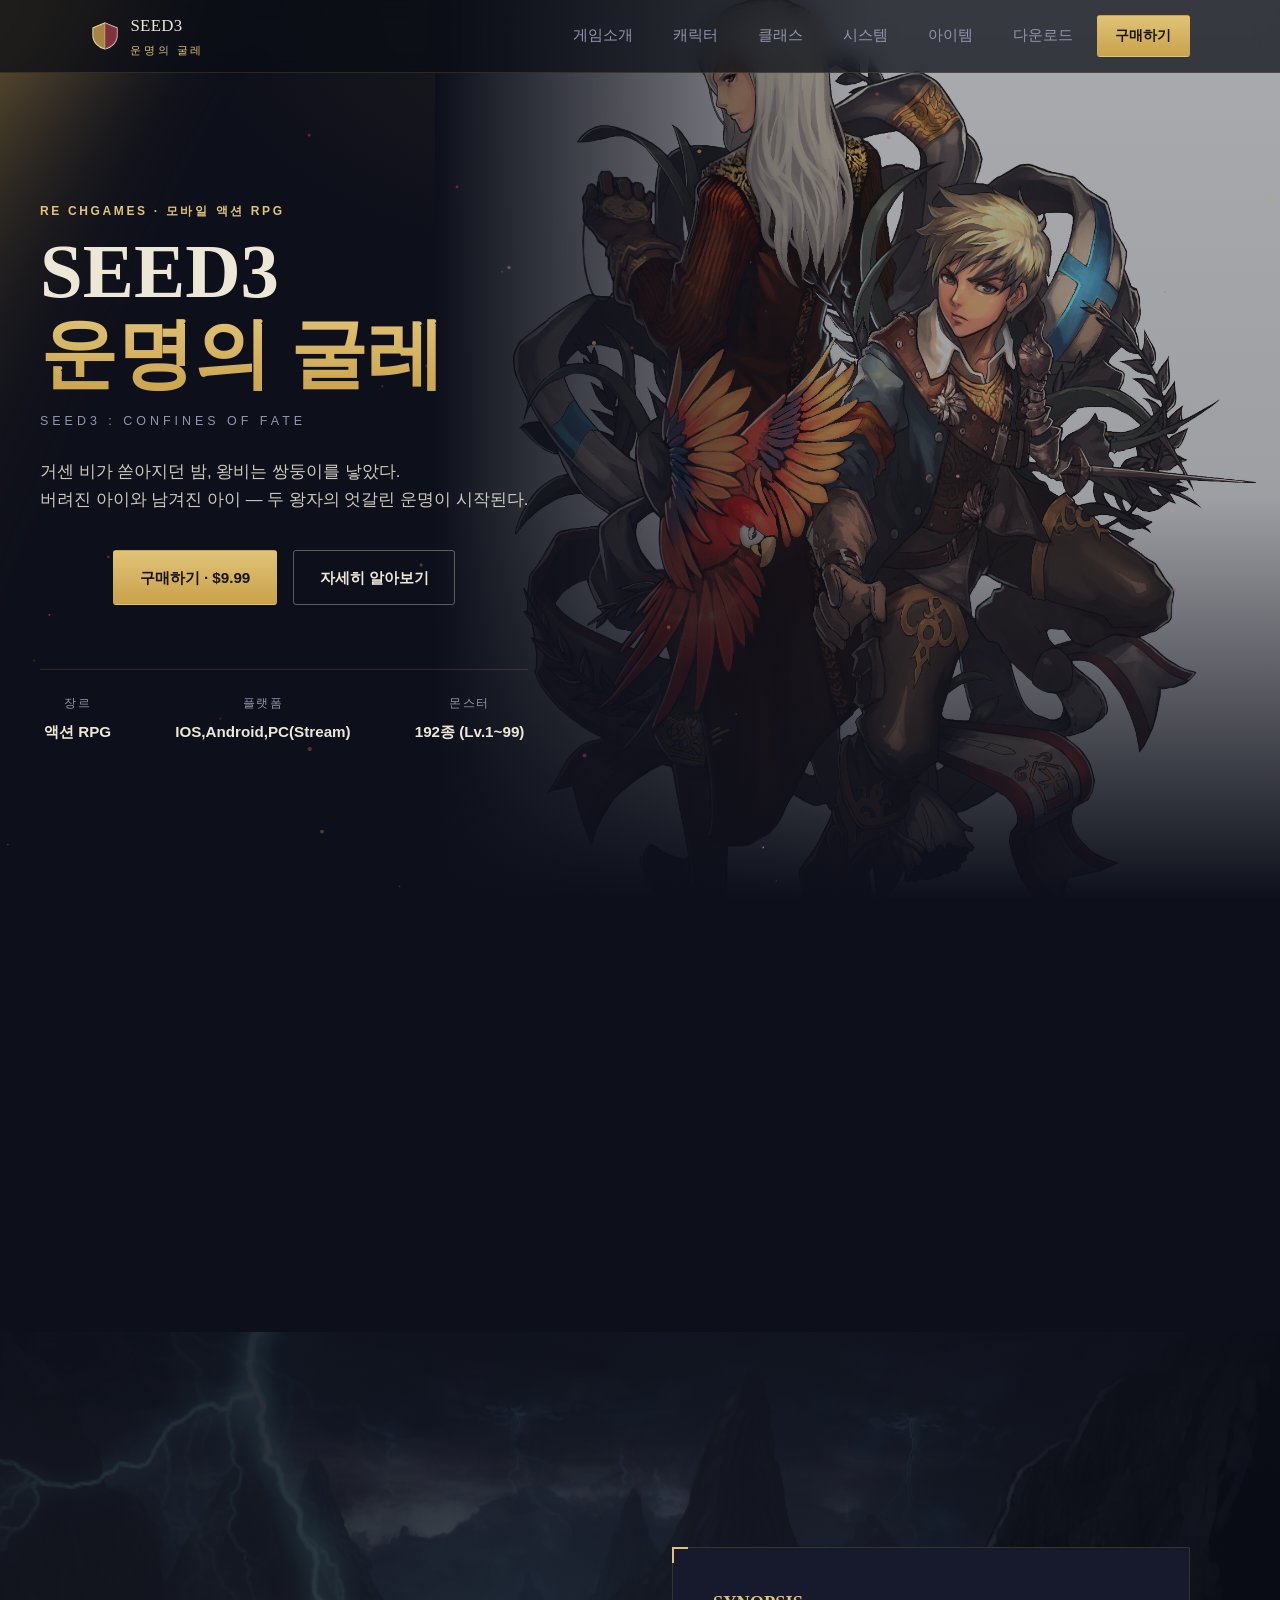
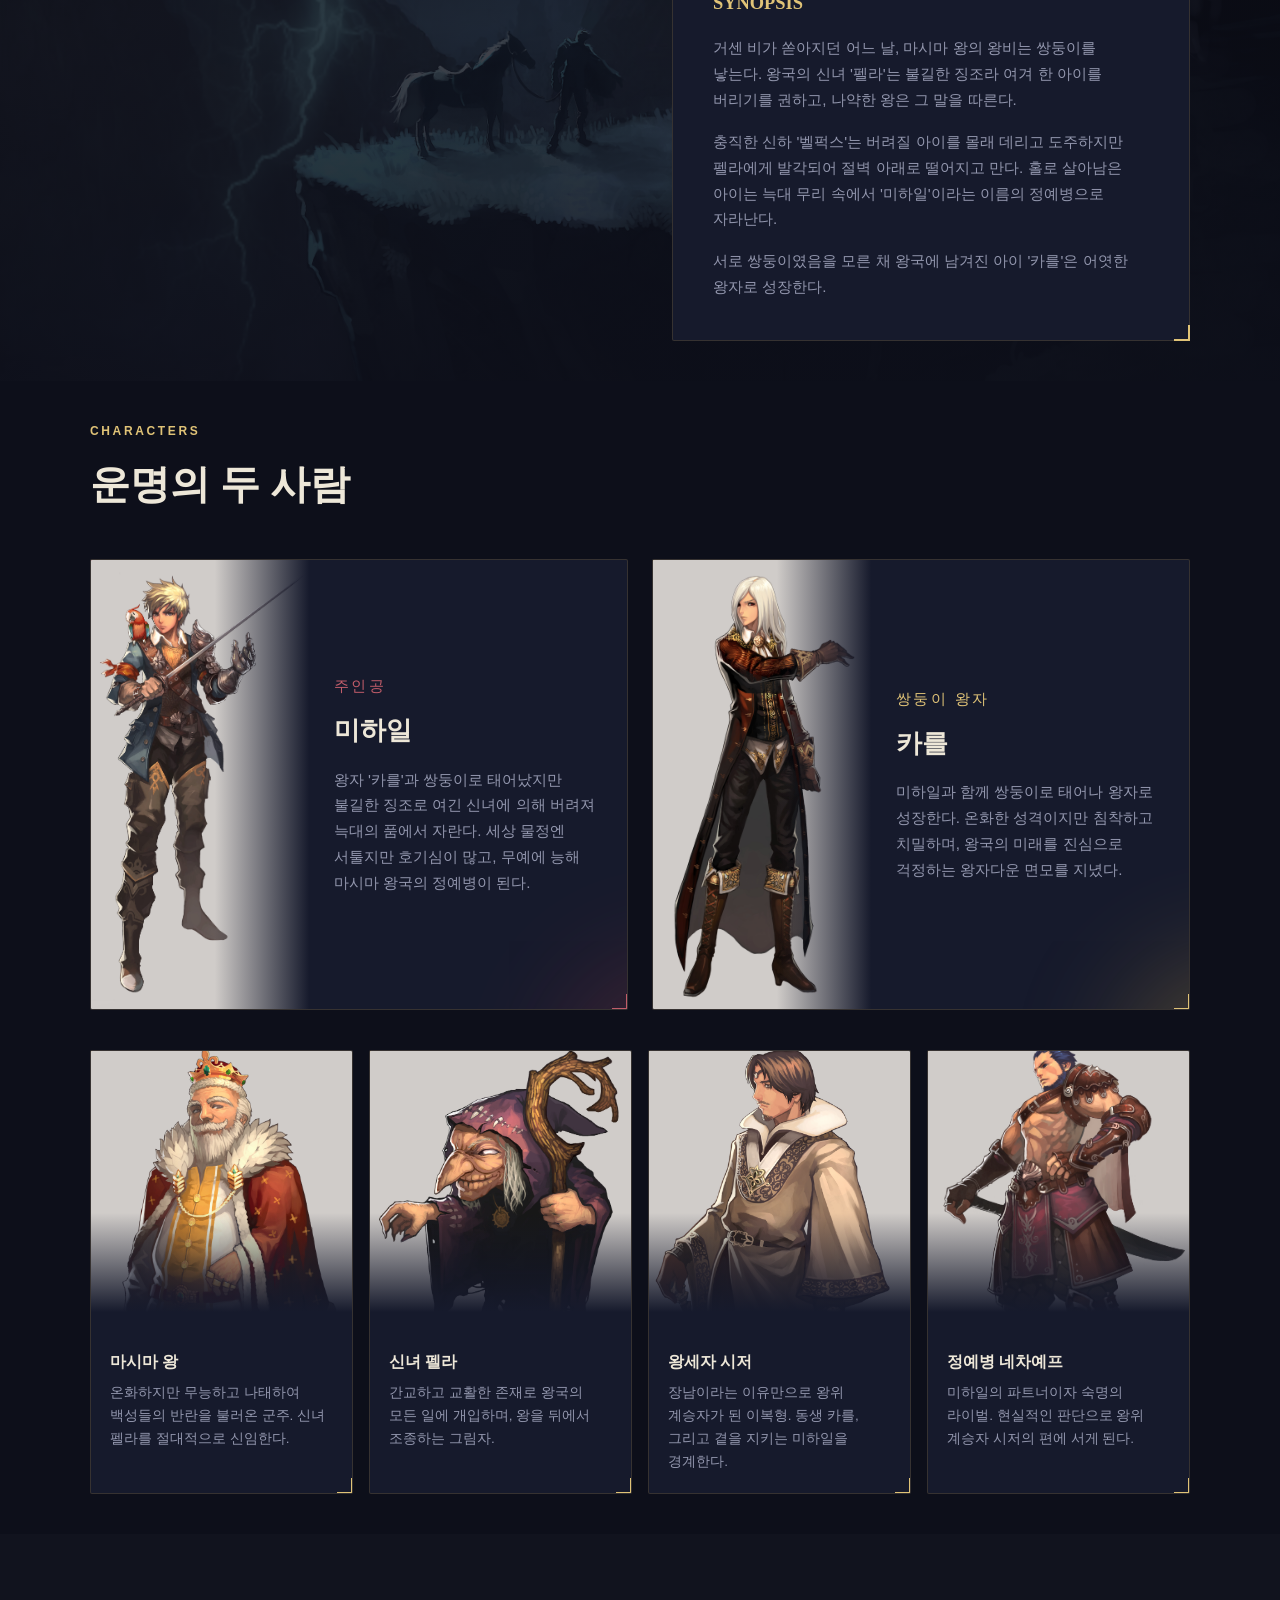
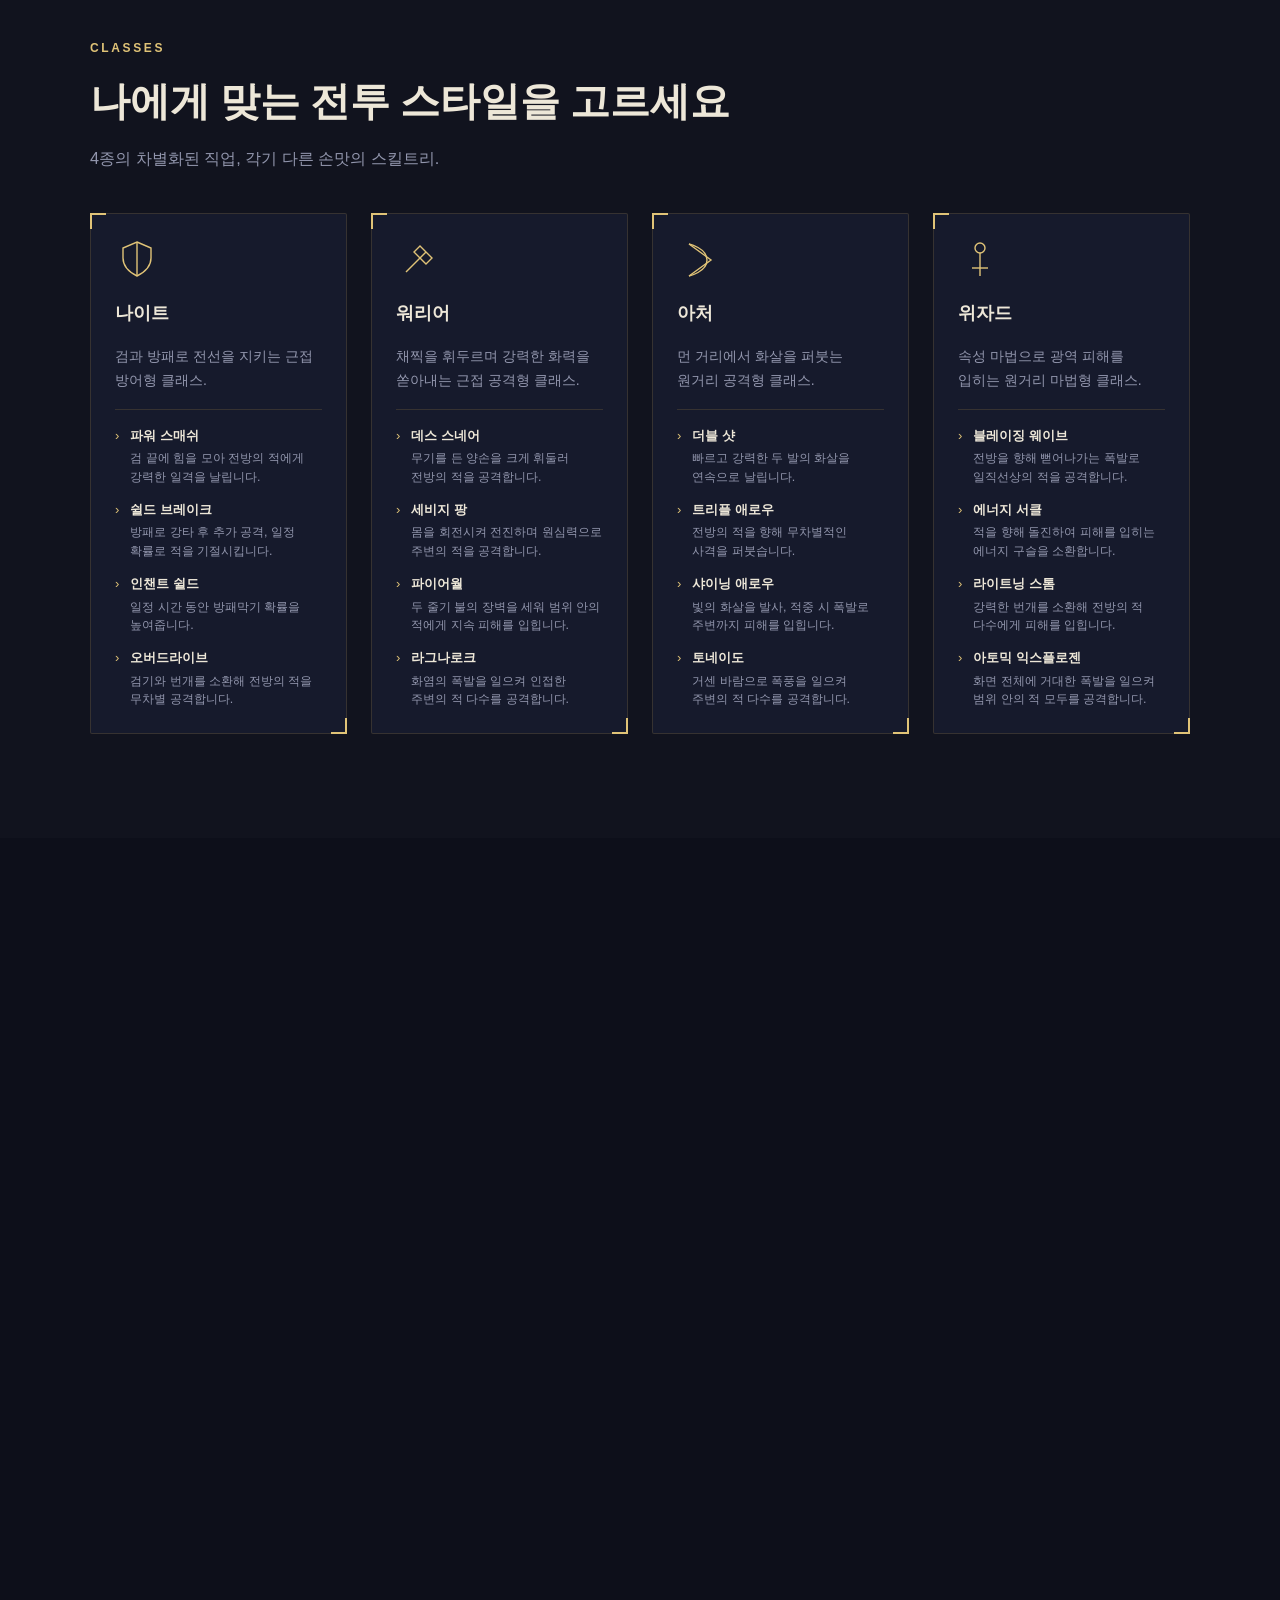
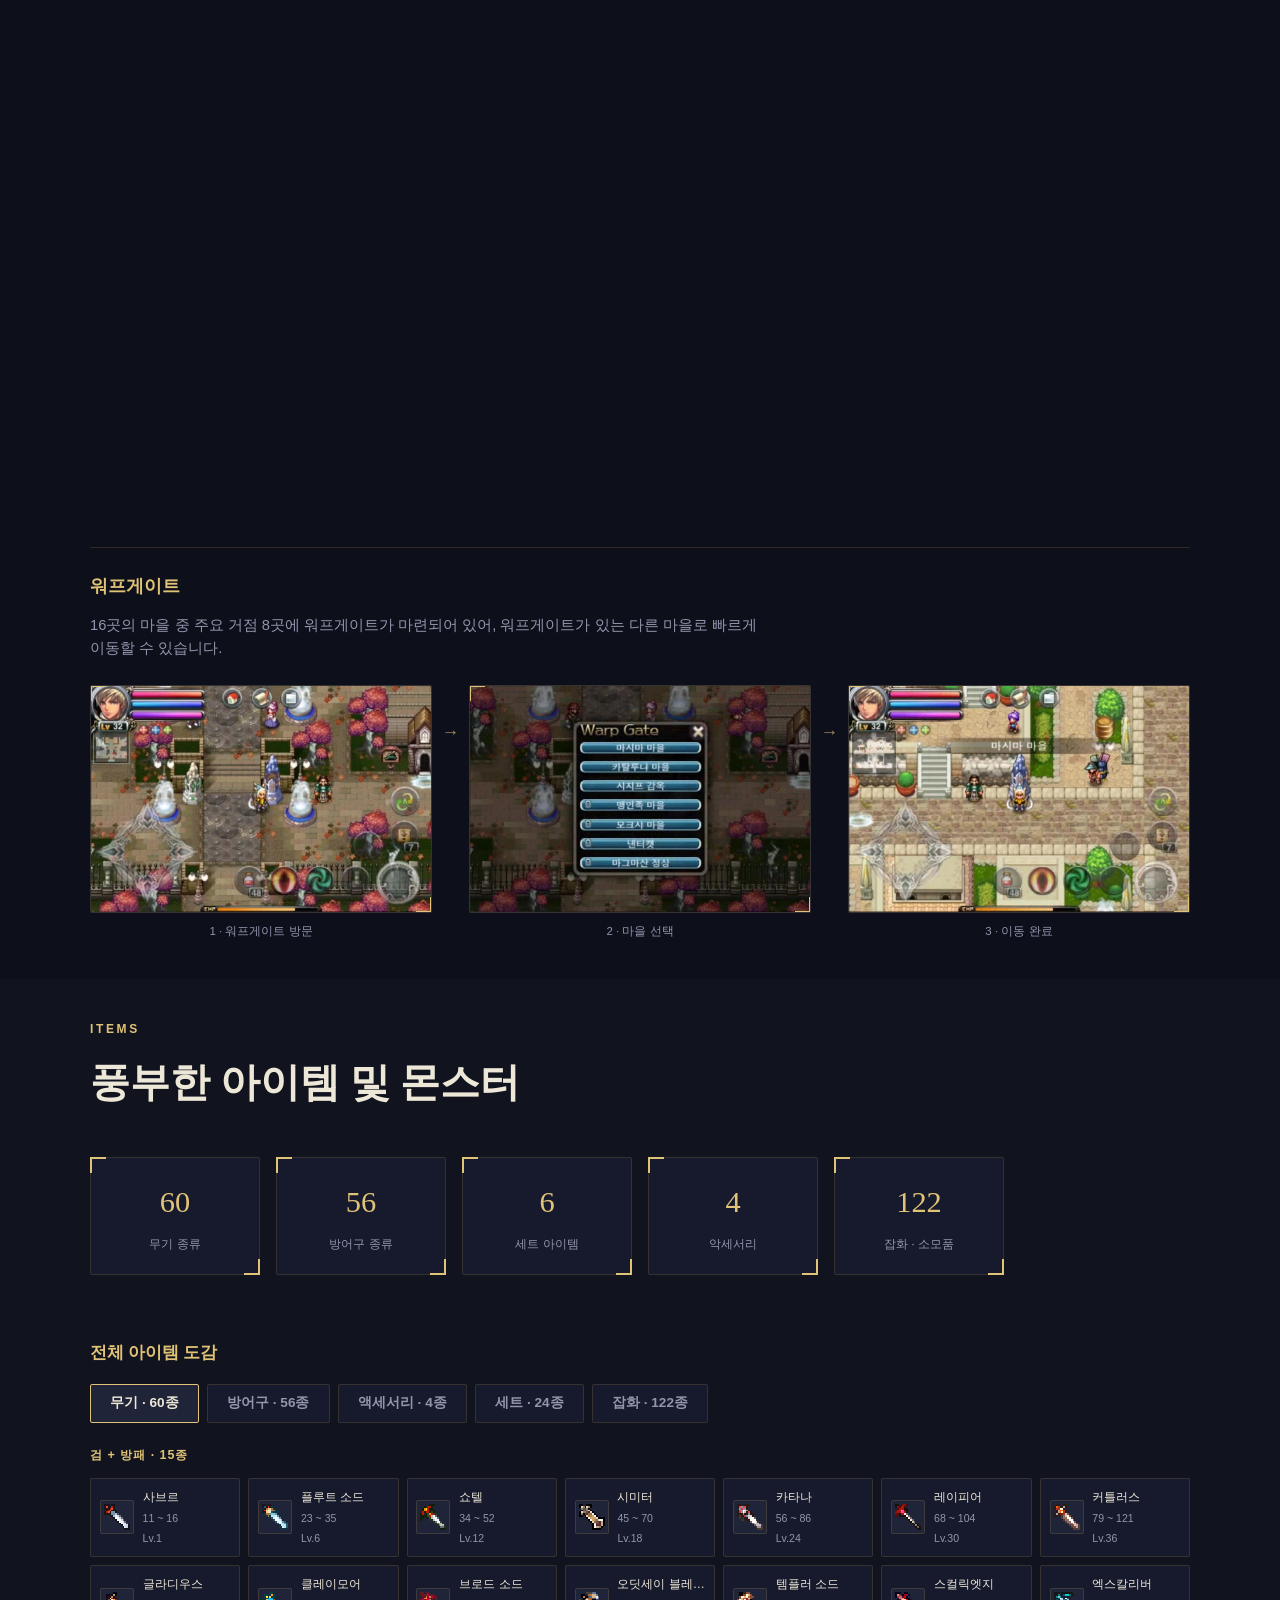
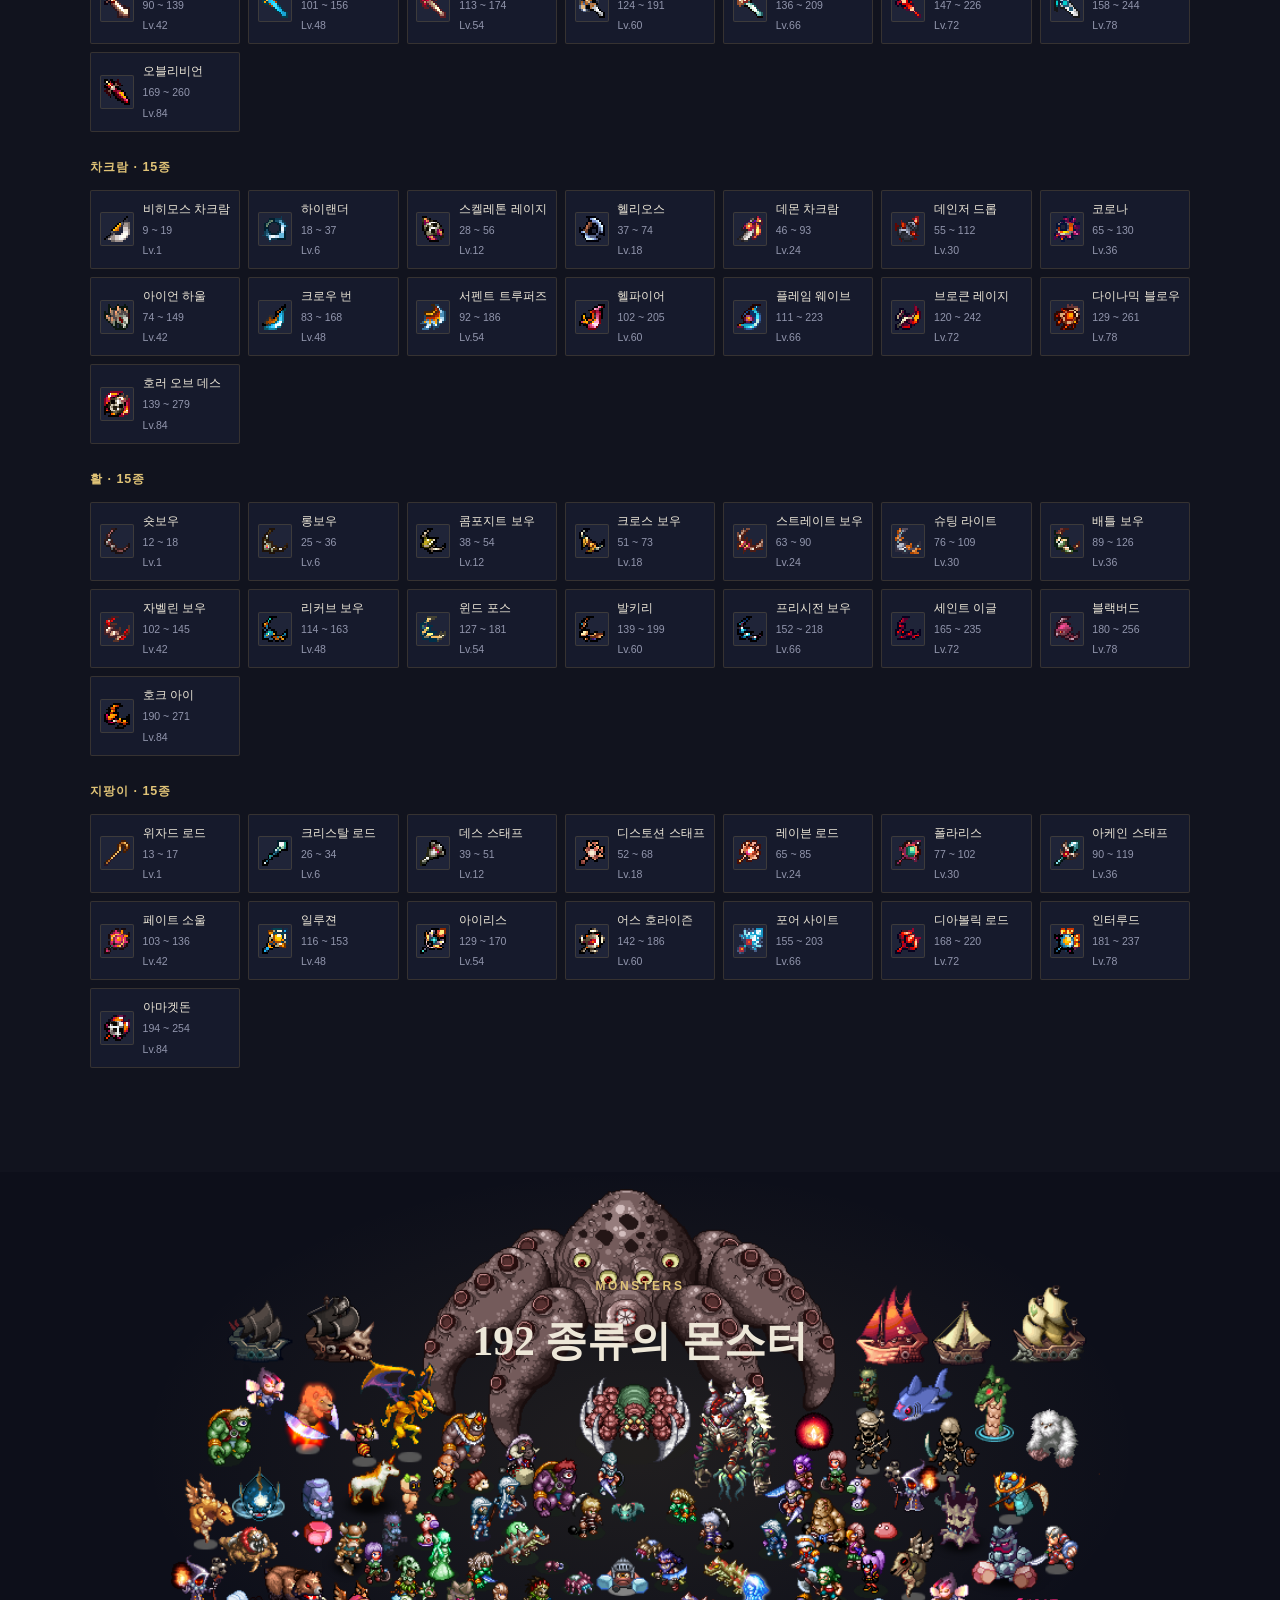
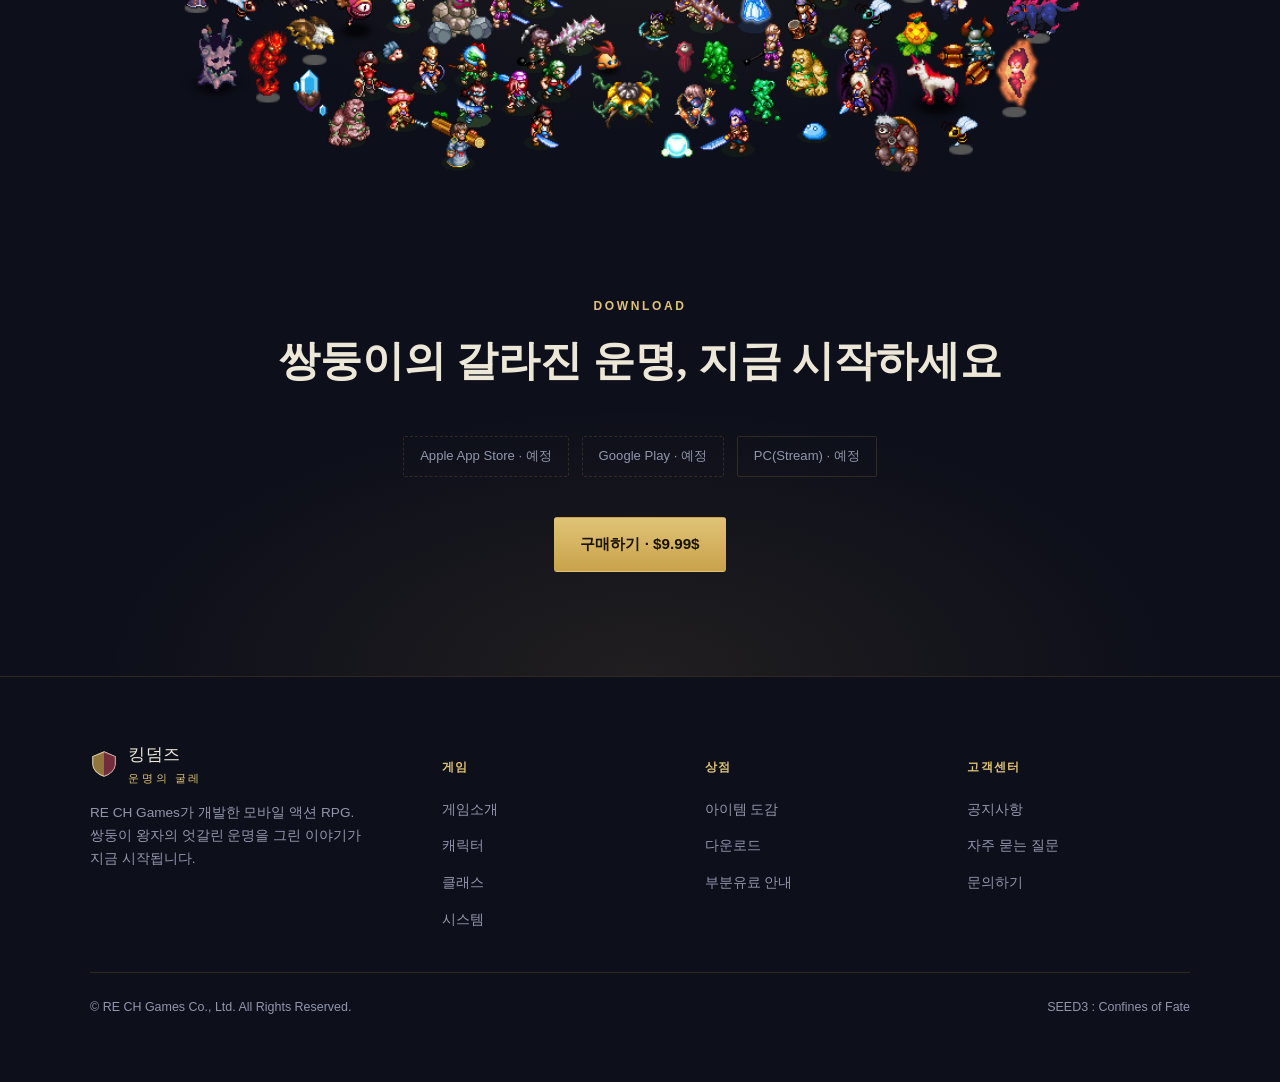
==== index.html @ d6b0c535 "Add monster dex section and tighten section spacing Co-Authored-By: Claude Sonnet 5 <noreply@anthrop" ====
<!DOCTYPE html>
<html lang="ko">
<head>
<meta charset="UTF-8">
<meta name="viewport" content="width=device-width, initial-scale=1.0">
<title>SEED3: 운명의 굴레</title>
<meta name="description" content="쌍둥이 왕자의 엇갈린 운명을 그린 모바일 액션 RPG 공식 소개 페이지">
<link rel="stylesheet" href="css/style.css">
</head>
<body>

<header class="site-header">
  <div class="header-inner container">
    <button class="nav-toggle" id="navToggle" aria-label="메뉴 열기" aria-expanded="false" aria-controls="primary-nav">
      <span></span><span></span><span></span>
    </button>
    <a href="#top" class="brand">
      <svg width="30" height="30" viewBox="0 0 30 30" aria-hidden="true">
        <path d="M15 2 L27 7 V15 C27 21 22 26 15 28 C8 26 3 21 3 15 V7 Z" fill="none" stroke="var(--ink)" stroke-width="1.2"/>
        <path d="M15 2 L15 28" stroke="var(--ink)" stroke-width="1"/>
        <path d="M15 2 L3 7 V15 C3 21 8 26 15 28 Z" fill="var(--gold)" opacity=".8"/>
        <path d="M15 2 L27 7 V15 C27 21 22 26 15 28 Z" fill="var(--crimson)" opacity=".8"/>
      </svg>
      <span class="brand-text">SEED3<em>운명의 굴레</em></span>
    </a>
    <nav class="primary-nav" id="primary-nav">
      <a href="#about">게임소개</a>
      <a href="#characters">캐릭터</a>
      <a href="#classes">클래스</a>
      <a href="#systems">시스템</a>
      <a href="#items">아이템</a>
      <a href="#download">다운로드</a>
    </nav>
    <a href="#download" class="btn btn-primary btn-small">구매하기</a>
  </div>
</header>

<section class="hero" id="top">
  <div class="hero-beam beam-gold" aria-hidden="true"></div>
  <div class="hero-beam beam-crimson" aria-hidden="true"></div>
  <div class="hero-art">
    <img src="images/hero-poster.jpg" alt="던젼앤히어로2 포스터 — 은발의 마법사와 검을 든 금발 청년">
  </div>
  <canvas id="embers"></canvas>
  <div class="hero-inner container">
    <p class="eyebrow">RE CHGAMES · 모바일 액션 RPG</p>
    <h1 class="hero-title">SEED3<br><span>운명의 굴레</span></h1>
    <p class="hero-kicker">SEED3 : CONFINES OF FATE</p>
    <p class="hero-copy">거센 비가 쏟아지던 밤, 왕비는 쌍둥이를 낳았다.<br>버려진 아이와 남겨진 아이 — 두 왕자의 엇갈린 운명이 시작된다.</p>
    <div class="hero-actions">
      <a class="btn btn-primary" href="#download">구매하기 · $9.99</a>
      <a class="btn btn-outline" href="#about">자세히 알아보기</a>
    </div>
    <dl class="hero-meta">
      <div><dt>장르</dt><dd>액션 RPG</dd></div>
      <div><dt>플랫폼</dt><dd>IOS,Android,PC(Stream)</dd></div>
           <div><dt>몬스터</dt><dd>192종 (Lv.1~99)</dd></div>
    </dl>
  </div>
</section>

<section class="news container reveal" id="news">
  <div class="section-head">
    <p class="eyebrow">NEWS</p>
    <h2>최신 소식 · 업데이트</h2>
  </div>
  <div class="news-grid"> 
    <article class="news-card frame">
      <span class="news-tag">리마스터 출시 </span>        
      <h3>2026년 9월 출시 예정</h3>
      <p>출시를 기념해 사전예약자 전원에게 8개 거점 마을의 게이트석을 지급합니다.</p>
    </article>
    <article class="news-card frame accent-crimson">
      <span class="news-tag" style="border-color:var(--crimson-soft);color:var(--crimson-soft)">클래스 프리뷰</span>
      <h3>4개 클래스 스킬트리 최초 공개</h3>
      <p>나이트 · 워리어 · 아처 · 위자드, 각기 다른 손맛의 스킬트리를 먼저 만나보세요.</p>
    </article>
    <article class="news-card frame">
      <span class="news-tag">시스템</span>
      <h3>해상 전투 시스템 공개</h3>
      <p>선체 전투부터 좌초, 선상 전투까지 — 킹덤즈만의 독창적인 3단계 해전을 소개합니다.</p>
    </article>
  </div>
</section>

<section class="about" id="about">
  <div class="container">
    <div class="section-head reveal">
      <p class="eyebrow">ABOUT</p>
      <h2>두 갈래로 갈라진, 하나의 운명</h2>
      <p class="lede">쌍둥이 왕자로 태어난 두 소년의 서로 다른 운명을 그린 액션 RPG.</p>
    </div> 
    <div class="about-grid">
      <ul class="about-list reveal">
        <li><span class="mark">Ⅰ</span><span>쌍둥이 왕자의 엇갈린 운명을 그린 ACTION RPG</span></li>
        <li><span class="mark">Ⅱ</span><span>나이트 · 워리어 · 아처 · 위자드, 차별화된 4종 직업</span></li>
        <li><span class="mark">Ⅲ</span><span>콤보 공격 · 폭주 시스템으로 완성한 타격감</span></li>
        <li><span class="mark">Ⅳ</span><span>메인 퀘스트와 서브 퀘스트로 이어지는 다채로운 여정</span></li>
        <li><span class="mark">Ⅴ</span><span>랭킹 · 투기장 · 아이템 거래로 즐기는 유저간 경쟁</span></li>
      </ul>
      <div class="scroll-panel frame reveal">
        <h3>SYNOPSIS</h3>       
        <p>거센 비가 쏟아지던 어느 날, 마시마 왕의 왕비는 쌍둥이를 낳는다. 왕국의 신녀 '펠라'는 불길한 징조라 여겨 한 아이를 버리기를 권하고, 나약한 왕은 그 말을 따른다.</p>
        <p>충직한 신하 '벨퍽스'는 버려질 아이를 몰래 데리고 도주하지만 펠라에게 발각되어 절벽 아래로 떨어지고 만다. 홀로 살아남은 아이는 늑대 무리 속에서 '미하일'이라는 이름의 정예병으로 자라난다.</p>
        <p>서로 쌍둥이였음을 모른 채 왕국에 남겨진 아이 '카를'은 어엿한 왕자로 성장한다.</p>
      </div>
    </div>
  </div>
</section>

<section class="characters" id="characters">
  <div class="container">
    <div class="section-head reveal">
      <p class="eyebrow">CHARACTERS</p>
      <h2>운명의 두 사람</h2>
    </div>
    <div class="char-grid">
      <article class="char-card michael has-art frame accent-crimson reveal">
        <div class="art">
          <img src="images/미하일최종완.jpg" alt="미하일 — 어깨에 앵무새를 얹고 검을 겨눈 모습">
        </div>
        <div class="glow" aria-hidden="true"></div>
        <div class="body">
          <p class="char-role">주인공</p>
          <h3>미하일</h3>
          <p>왕자 '카를'과 쌍둥이로 태어났지만 불길한 징조로 여긴 신녀에 의해 버려져 늑대의 품에서 자란다. 세상 물정엔 서툴지만 호기심이 많고, 무예에 능해 마시마 왕국의 정예병이 된다.</p>
        </div>
      </article>
      <article class="char-card karle has-art frame reveal">
        <div class="art">
          <img src="images/카를완.jpg" alt="카를 — 왕자의 위엄을 갖춘 모습">
        </div>
        <div class="glow" aria-hidden="true"></div>
        <div class="body">
          <p class="char-role">쌍둥이 왕자</p>
          <h3>카를</h3>
          <p>미하일과 함께 쌍둥이로 태어나 왕자로 성장한다. 온화한 성격이지만 침착하고 치밀하며, 왕국의 미래를 진심으로 걱정하는 왕자다운 면모를 지녔다. </p>
        </div>
      </article>
    </div>
    <div class="npc-row">
      <div class="npc-card has-art frame reveal">
        <div class="art">
          <img src="images/마시마왕완.jpg" alt="마시마 왕 — 왕관과 예복을 갖춘 모습">
        </div>
        <div class="body">
          <h4>마시마 왕</h4>
          <p>온화하지만 무능하고 나태하여 백성들의 반란을 불러온 군주. 신녀 펠라를 절대적으로 신임한다.</p>
        </div>
      </div>
      <div class="npc-card has-art frame reveal">
        <div class="art">
          <img src="images/펠라완.jpg" alt="신녀 펠라 — 왕국의 그림자">
        </div>
        <div class="body">
          <h4>신녀 펠라</h4>
          <p>간교하고 교활한 존재로 왕국의 모든 일에 개입하며, 왕을 뒤에서 조종하는 그림자.</p>
        </div>
      </div>
      <div class="npc-card has-art frame reveal">
        <div class="art">
          <img src="images/시져완.jpg" alt="왕세자 시저 — 왕위 계승자">
        </div>
        <div class="body">
          <h4>왕세자 시저</h4>
          <p>장남이라는 이유만으로 왕위 계승자가 된 이복형. 동생 카를, 그리고 곁을 지키는 미하일을 경계한다.</p>
        </div>
      </div>
      <div class="npc-card has-art frame reveal">
        <div class="art">
          <img src="images/네차예프다시완.jpg" alt="정예병 네차예프 — 미하일의 숙명의 라이벌">
        </div>
        <div class="body">
          <h4>정예병 네차예프</h4>
          <p>미하일의 파트너이자 숙명의 라이벌. 현실적인 판단으로 왕위 계승자 시저의 편에 서게 된다.</p>
        </div>
      </div>
    </div>
  </div>
</section>

<section class="classes" id="classes">
  <div class="container">
    <div class="section-head reveal">
      <p class="eyebrow">CLASSES</p>
      <h2>나에게 맞는 전투 스타일을 고르세요</h2>
      <p class="lede">4종의 차별화된 직업, 각기 다른 손맛의 스킬트리.</p>
    </div>
    <div class="class-grid">
      <article class="class-card frame reveal">
        <svg class="class-icon" viewBox="0 0 44 44" fill="none" stroke="currentColor" stroke-width="1.4" aria-hidden="true">
          <path d="M22 4 L36 10 V20 C36 28 30 34 22 38 C14 34 8 28 8 20 V10 Z"/>
          <path d="M22 4 V38"/>
        </svg>
        <h3>나이트</h3>
        <p class="flavor">검과 방패로 전선을 지키는 근접 방어형 클래스.</p>
        <ul class="skill-list">
          <li><strong>파워 스매쉬</strong><span>검 끝에 힘을 모아 전방의 적에게 강력한 일격을 날립니다.</span></li>
          <li><strong>쉴드 브레이크</strong><span>방패로 강타 후 추가 공격, 일정 확률로 적을 기절시킵니다.</span></li>
          <li><strong>인챈트 쉴드</strong><span>일정 시간 동안 방패막기 확률을 높여줍니다.</span></li>
          <li><strong>오버드라이브</strong><span>검기와 번개를 소환해 전방의 적을 무차별 공격합니다.</span></li>
        </ul>
      </article>
      <article class="class-card frame reveal">
        <svg class="class-icon" viewBox="0 0 44 44" fill="none" stroke="currentColor" stroke-width="1.4" aria-hidden="true">
          <path d="M10 34 L30 14"/>
          <path d="M24 8 L36 20 L30 26 L18 14 Z"/>
        </svg>
        <h3>워리어</h3>
        <p class="flavor">채찍을 휘두르며 강력한 화력을 쏟아내는 근접 공격형 클래스.</p>
        <ul class="skill-list">
          <li><strong>데스 스네어</strong><span>무기를 든 양손을 크게 휘둘러 전방의 적을 공격합니다.</span></li>
          <li><strong>세비지 팡</strong><span>몸을 회전시켜 전진하며 원심력으로 주변의 적을 공격합니다.</span></li>
          <li><strong>파이어월</strong><span>두 줄기 불의 장벽을 세워 범위 안의 적에게 지속 피해를 입힙니다.</span></li>
          <li><strong>라그나로크</strong><span>화염의 폭발을 일으켜 인접한 주변의 적 다수를 공격합니다.</span></li>
        </ul>
      </article>
      <article class="class-card frame reveal">
        <svg class="class-icon" viewBox="0 0 44 44" fill="none" stroke="currentColor" stroke-width="1.4" aria-hidden="true">
          <path d="M12 6 C12 6 30 10 30 22 C30 34 12 38 12 38"/>
          <path d="M12 6 L34 22 L12 38"/>
        </svg>
        <h3>아처</h3>
        <p class="flavor">먼 거리에서 화살을 퍼붓는 원거리 공격형 클래스.</p>
        <ul class="skill-list">
          <li><strong>더블 샷</strong><span>빠르고 강력한 두 발의 화살을 연속으로 날립니다.</span></li>
          <li><strong>트리플 애로우</strong><span>전방의 적을 향해 무차별적인 사격을 퍼붓습니다.</span></li>
          <li><strong>샤이닝 애로우</strong><span>빛의 화살을 발사, 적중 시 폭발로 주변까지 피해를 입힙니다.</span></li>
          <li><strong>토네이도</strong><span>거센 바람으로 폭풍을 일으켜 주변의 적 다수를 공격합니다.</span></li>
        </ul>
      </article>
      <article class="class-card frame reveal">
        <svg class="class-icon" viewBox="0 0 44 44" fill="none" stroke="currentColor" stroke-width="1.4" aria-hidden="true">
          <circle cx="22" cy="10" r="5"/>
          <path d="M22 15 V38"/>
          <path d="M14 30 H30"/>
        </svg>
        <h3>위자드</h3>
        <p class="flavor">속성 마법으로 광역 피해를 입히는 원거리 마법형 클래스.</p>
        <ul class="skill-list">
          <li><strong>블레이징 웨이브</strong><span>전방을 향해 뻗어나가는 폭발로 일직선상의 적을 공격합니다.</span></li>
          <li><strong>에너지 서클</strong><span>적을 향해 돌진하여 피해를 입히는 에너지 구슬을 소환합니다.</span></li>
          <li><strong>라이트닝 스톰</strong><span>강력한 번개를 소환해 전방의 적 다수에게 피해를 입힙니다.</span></li>
          <li><strong>아토믹 익스플로젠</strong><span>화면 전체에 거대한 폭발을 일으켜 범위 안의 적 모두를 공격합니다.</span></li>
        </ul>
      </article>
    </div>
  </div>
</section>

<section class="systems" id="systems">
  <div class="container">
    <div class="section-head reveal">
      <p class="eyebrow">SYSTEMS</p>
      <h2>깊이를 더하는 게임 시스템</h2>
    </div>
   

    <div class="growth-block reveal">
      <div class="growth-media frame">
        <img src="images/image212.jpeg" alt="캐릭터 스테이터스 화면 — 공격·체력·민첩·집중 능력치 배분">
      </div>
      <div class="growth-info">
        <h3>캐릭터 육성</h3>
        <p>레벨 상승 시 보너스 능력치 포인트 4점을 획득하며, 이 포인트를 네 가지 능력치에 자유롭게 투자해 자신만의 캐릭터로 육성할 수 있습니다.</p>
        <ul class="growth-stats">
          <li><strong>공격</strong><span>공격력 증가, 최대 TP량 증가</span></li>
          <li><strong>체력</strong><span>방어력 증가, 최대 HP량 증가, HP 자연 회복량 증가</span></li>
          <li><strong>민첩</strong><span>공격 성공률 증가, 회피율 증가, 크리티컬 확률 증가</span></li>
          <li><strong>집중</strong><span>스킬 공격력 증가, 스킬 쿨타임 단축, 최대 SP량 증가, SP 자연 회복량 증가</span></li>
        </ul>
      </div>
    </div>

    <div class="usage-block reveal">
      <div class="usage-info">
        <h3>아이템 사용</h3>
        <p>소모성 아이템은 퀵슬롯에 등록하여 간편하고 빠르게 사용할 수 있습니다. 6칸으로 구성된 퀵슬롯을 A·B 2세트로 세팅할 수 있어 최대 12칸을 동시에 활용합니다.</p>
        <ol class="usage-steps">
          <li>등록할 소모성 아이템을 선택하고 <strong>Quick Slot</strong> 버튼을 터치합니다.</li>
          <li>원하는 퀵슬롯 위치에 터치하면 아이템이 등록됩니다.</li>
        </ol>
      </div>
      <div class="usage-media">
        <div class="usage-shot frame">
          <img src="images/image213.jpeg" alt="인벤토리에서 소형 HP포션을 선택한 상세 정보 화면">
        </div>
        <span class="usage-arrow" aria-hidden="true">→</span>
        <div class="usage-shot frame">
          <img src="images/image214.jpeg" alt="A·B 두 세트, 6칸씩 구성된 퀵슬롯 등록 화면">
        </div>
      </div>
    </div>

    <div class="usage-block reveal">
      <div class="usage-info">
        <h3>스킬 사용</h3>
        <p>스킬도 소모성 아이템과 같이 퀵슬롯에 등록하여 간편하고 빠르게 사용할 수 있습니다. 6칸으로 구성된 퀵슬롯을 A·B 2세트로 세팅할 수 있어 최대 12칸을 동시에 활용합니다.</p>
        <ol class="usage-steps">
          <li>등록할 스킬을 선택하고 <strong>Quick Slot</strong> 버튼을 터치합니다.</li>
          <li>원하는 퀵슬롯 위치에 터치하면 스킬이 등록됩니다.</li>
        </ol>
      </div>
      <div class="usage-media">
        <div class="usage-shot frame">
          <img src="images/image215.jpeg" alt="스킬 화면 - 파워 스매쉬 상세 정보(소모 SP 20)와 Quick Slot·Allocation 버튼">
        </div>
        <span class="usage-arrow" aria-hidden="true">→</span>
        <div class="usage-shot frame">
          <img src="images/image216.jpeg" alt="A·B 두 세트, 6칸씩 구성된 스킬 퀵슬롯 등록 화면">
        </div>
      </div>
    </div>

    <div class="usage-block reveal">
      <div class="usage-info">
        <h3>월드맵</h3>
        <p>월드 맵 화면은 게임 내 등장하는 모든 지역을 묶음 단위로 간략하게 표시하며, 현재 캐릭터의 위치와 퀘스트 목적지, 지역 명칭을 확인할 수 있습니다.</p>
        <ol class="usage-steps">
          <li>월드 맵에서 하나의 지역을 선택하면 <strong>에어리어 맵</strong>으로 전환됩니다.</li>
          <li>에어리어 맵에서는 이동 가능한 필드와 캐릭터 현재 위치, 퀘스트 목적지를 상세히 확인할 수 있습니다.</li>
        </ol>
      </div>
      <div class="usage-media">
        <div class="usage-shot frame">
          <img src="images/image217.jpeg" alt="월드 맵 화면 - 마시마 마을, 퀘스트 목적지로 이어지는 경로 표시">
        </div>
        <span class="usage-arrow" aria-hidden="true">→</span>
        <div class="usage-shot frame">
          <img src="images/image218.jpeg" alt="에어리어 맵 화면 - 광장, 이동 가능한 필드와 캐릭터 위치 표시">
        </div>
      </div>
    </div>

    <div class="forge-block reveal">
      <div class="usage-info">
        <h3>제련</h3>
        <p>장비 아이템과 무기강화주문서 또는 방어구강화주문서로 장비 고유의 성능(공격력·방어력)을 향상시킬 수 있습니다. 무기는 9단계, 방어구는 5단계까지 제련이 가능합니다.</p>
        <ol class="usage-steps">
          <li>제련에는 성공·실패 확률이 있으며, 실패해도 장비는 소멸하지 않지만 낮은 확률로 성능이 하락할 수 있습니다.</li>
         
        </ol>
      </div>
      <div class="forge-steps">
        <div class="forge-step">
          <div class="usage-shot frame"><img src="images/image225.jpeg" alt="대장장이 NPC를 통해 장비 제련 메뉴 진입"></div>
          <span class="forge-step-label">1 · 대장장이 진입</span>
        </div>
        <span class="usage-arrow" aria-hidden="true">→</span>
        <div class="forge-step">
          <div class="usage-shot frame"><img src="images/image226.jpeg" alt="제련할 장비와 강화주문서를 선택한 화면"></div>
          <span class="forge-step-label">2 · 장비 · 주문서 선택</span>
        </div>
        <span class="usage-arrow" aria-hidden="true">→</span>
        <div class="forge-step">
          <div class="usage-shot frame"><img src="images/image227.jpeg" alt="장비 제련 진행 화면"></div>
          <span class="forge-step-label">3 · 제련 진행</span>
        </div>
        <span class="usage-arrow" aria-hidden="true">→</span>
        <div class="forge-step">
          <div class="usage-shot frame"><img src="images/image228.jpeg" alt="1단계 제련된 장비 상세 정보"></div>
          <span class="forge-step-label">4 · 제련 완료</span>
        </div>
      </div>
    </div>

    <div class="forge-block reveal">
      <div class="usage-info">
        <h3>투기장</h3>
        <p>16곳의 마을 중 주요 거점 8곳에 투기장이 있습니다. 각 투기장은 8~14 스테이지로 구성되며, 중간 아이템 보급과 클리어 보상이 지급됩니다.</p>
        <ol class="usage-steps">
          
        </ol>
      </div>
      <div class="forge-steps">
        <div class="forge-step">
          <div class="usage-shot frame"><img src="images/image249.jpeg" alt="마을에 배치된 투기장 관리인을 통해 입장"></div>
          <span class="forge-step-label">1 · 관리인에게 입장</span>
        </div>
        
       
        <span class="usage-arrow" aria-hidden="true">→</span>
        <div class="forge-step">
          <div class="usage-shot frame"><img src="images/image251.jpeg" alt="투기장 스테이지 진행 화면"></div>
          <span class="forge-step-label">2 · 스테이지 진행</span>
        </div>
        <span class="usage-arrow" aria-hidden="true">→</span>
        <div class="forge-step">
          <div class="usage-shot frame"><img src="images/image252.jpeg" alt="투기장 클리어 결과 - 스코어와 보상"></div>
          <span class="forge-step-label">3 · 클리어 보상</span>
        </div>
      </div>
    </div>

    <div class="forge-block reveal">
      <div class="usage-info">
        <h3>해상 전투</h3>
        <p>SEED3만의 독창적인 해상 전투 시스템입니다. 해상전을 치르기 위해서는 바다 지형으로 이동할 수 있는 전용 탈 것이 필요합니다.</p>
        <ol class="usage-steps">
          <li>해상에서 조우한 적의 배를 공격해 <strong>좌초</strong>시킵니다.</li>
          <li>좌초된 배에 올라타 선상에 있는 적들을 물리치면 전투가 끝납니다.</li>
        </ol>
      </div>
      <div class="forge-steps">
        <div class="forge-step">
          <div class="usage-shot frame"><img src="images/image277.jpeg" alt="해상에서 적 선박과 전투하는 화면"></div>
          <span class="forge-step-label">1 · 선박 전투</span>
        </div>
        <span class="usage-arrow" aria-hidden="true">→</span>
        <div class="forge-step">
          <div class="usage-shot frame"><img src="images/image278.jpeg" alt="적 선박의 HP가 0이 되어 좌초하는 화면"></div>
          <span class="forge-step-label">2 · 좌초</span>
        </div>
        <span class="usage-arrow" aria-hidden="true">→</span>
        <div class="forge-step">
          <div class="usage-shot frame"><img src="images/image279.jpeg" alt="좌초된 배에 올라타 선상에서 전투하는 화면"></div>
          <span class="forge-step-label">3 · 선상 전투</span>
        </div>
      </div>
    </div>

    <div class="forge-block reveal">
      <div class="usage-info">
        <h3>워프게이트</h3>
        <p>16곳의 마을 중 주요 거점 8곳에 워프게이트가 마련되어 있어, 워프게이트가 있는 다른 마을로 빠르게 이동할 수 있습니다.</p>
      </div>
      <div class="forge-steps">
        <div class="forge-step">
          <div class="usage-shot frame"><img src="images/image253.jpeg" alt="마을에 배치된 워프게이트"></div>
          <span class="forge-step-label">1 · 워프게이트 방문</span>
        </div>
        
        <span class="usage-arrow" aria-hidden="true">→</span>
        <div class="forge-step">
          <div class="usage-shot frame"><img src="images/image255.jpeg" alt="이동할 마을을 선택하는 워프게이트 목록"></div>
          <span class="forge-step-label">2 · 마을 선택</span>
        </div>
        <span class="usage-arrow" aria-hidden="true">→</span>
        <div class="forge-step">
          <div class="usage-shot frame"><img src="images/image256.jpeg" alt="워프게이트를 통해 마시마 마을로 이동한 화면"></div>
          <span class="forge-step-label">3 · 이동 완료</span>
        </div>
      </div>
    </div>
  </div>
</section>

<section class="items" id="items">
  <div class="container">
    <div class="section-head reveal">
      <p class="eyebrow">ITEMS</p>
      <h2>풍부한 아이템 및 몬스터 </h2>
    </div>
    <div class="stat-grid">
      <div class="stat-tile frame reveal"><div class="num">60</div><div class="lbl">무기 종류</div></div>
      <div class="stat-tile frame reveal"><div class="num">56</div><div class="lbl">방어구 종류</div></div>
      <div class="stat-tile frame reveal"><div class="num">6</div><div class="lbl">세트 아이템</div></div>
      <div class="stat-tile frame reveal"><div class="num">4</div><div class="lbl">악세서리</div></div>
      <div class="stat-tile frame reveal"><div class="num">122</div><div class="lbl">잡화 · 소모품</div></div>
      
    </div>

   
    

    <div class="item-cat-block reveal">
      <h3>전체 아이템 도감</h3>
      <div class="dex-tabs" role="tablist">
        <button class="dex-tab-btn active" data-dex-tab="weapon" role="tab" aria-selected="true">무기 · 60종</button>
        <button class="dex-tab-btn" data-dex-tab="armor" role="tab" aria-selected="false">방어구 · 56종</button>
        <button class="dex-tab-btn" data-dex-tab="accessory" role="tab" aria-selected="false">액세서리 · 4종</button>
        <button class="dex-tab-btn" data-dex-tab="set" role="tab" aria-selected="false">세트 · 24종</button>
        <button class="dex-tab-btn" data-dex-tab="misc" role="tab" aria-selected="false">잡화 · 122종</button>
      </div>
      <div class="dex-panel active" data-dex-panel="weapon">
        <div class="dex-group">
          <h4>검 + 방패 · 15종</h4>
          <div class="dex-grid">
          <div class="dex-tile">
            <span class="dex-icon"><img src="images/item-icons/무기/001_사브르.png" alt="" loading="lazy"></span>
            <span class="dex-info">
              <span class="dex-name">사브르</span>
              <span class="dex-stat">11 ~ 16</span>
              <span class="dex-stat">Lv.1</span>
            </span>
          </div>
          <div class="dex-tile">
            <span class="dex-icon"><img src="images/item-icons/무기/002_플루트_소드.png" alt="" loading="lazy"></span>
            <span class="dex-info">
              <span class="dex-name">플루트 소드</span>
              <span class="dex-stat">23 ~ 35</span>
              <span class="dex-stat">Lv.6</span>
            </span>
          </div>
          <div class="dex-tile">
            <span class="dex-icon"><img src="images/item-icons/무기/003_쇼텔.png" alt="" loading="lazy"></span>
            <span class="dex-info">
              <span class="dex-name">쇼텔</span>
              <span class="dex-stat">34 ~ 52</span>
              <span class="dex-stat">Lv.12</span>
            </span>
          </div>
          <div class="dex-tile">
            <span class="dex-icon"><img src="images/item-icons/무기/004_시미터.png" alt="" loading="lazy"></span>
            <span class="dex-info">
              <span class="dex-name">시미터</span>
              <span class="dex-stat">45 ~ 70</span>
              <span class="dex-stat">Lv.18</span>
            </span>
          </div>
          <div class="dex-tile">
            <span class="dex-icon"><img src="images/item-icons/무기/005_카타나.png" alt="" loading="lazy"></span>
            <span class="dex-info">
              <span class="dex-name">카타나</span>
              <span class="dex-stat">56 ~ 86</span>
              <span class="dex-stat">Lv.24</span>
            </span>
          </div>
          <div class="dex-tile">
            <span class="dex-icon"><img src="images/item-icons/무기/006_레이피어.png" alt="" loading="lazy"></span>
            <span class="dex-info">
              <span class="dex-name">레이피어</span>
              <span class="dex-stat">68 ~ 104</span>
              <span class="dex-stat">Lv.30</span>
            </span>
          </div>
          <div class="dex-tile">
            <span class="dex-icon"><img src="images/item-icons/무기/007_커틀러스.png" alt="" loading="lazy"></span>
            <span class="dex-info">
              <span class="dex-name">커틀러스</span>
              <span class="dex-stat">79 ~ 121</span>
              <span class="dex-stat">Lv.36</span>
            </span>
          </div>
          <div class="dex-tile">
            <span class="dex-icon"><img src="images/item-icons/무기/008_글라디우스.png" alt="" loading="lazy"></span>
            <span class="dex-info">
              <span class="dex-name">글라디우스</span>
              <span class="dex-stat">90 ~ 139</span>
              <span class="dex-stat">Lv.42</span>
            </span>
          </div>
          <div class="dex-tile">
            <span class="dex-icon"><img src="images/item-icons/무기/009_클레이모어.png" alt="" loading="lazy"></span>
            <span class="dex-info">
              <span class="dex-name">클레이모어</span>
              <span class="dex-stat">101 ~ 156</span>
              <span class="dex-stat">Lv.48</span>
            </span>
          </div>
          <div class="dex-tile">
            <span class="dex-icon"><img src="images/item-icons/무기/010_브로드_소드.png" alt="" loading="lazy"></span>
            <span class="dex-info">
              <span class="dex-name">브로드 소드</span>
              <span class="dex-stat">113 ~ 174</span>
              <span class="dex-stat">Lv.54</span>
            </span>
          </div>
          <div class="dex-tile">
            <span class="dex-icon"><img src="images/item-icons/무기/011_오딧세이_블레이드.png" alt="" loading="lazy"></span>
            <span class="dex-info">
              <span class="dex-name">오딧세이 블레이드</span>
              <span class="dex-stat">124 ~ 191</span>
              <span class="dex-stat">Lv.60</span>
            </span>
          </div>
          <div class="dex-tile">
            <span class="dex-icon"><img src="images/item-icons/무기/012_템플러_소드.png" alt="" loading="lazy"></span>
            <span class="dex-info">
              <span class="dex-name">템플러 소드</span>
              <span class="dex-stat">136 ~ 209</span>
              <span class="dex-stat">Lv.66</span>
            </span>
          </div>
          <div class="dex-tile">
            <span class="dex-icon"><img src="images/item-icons/무기/013_스컬릭엣지.png" alt="" loading="lazy"></span>
            <span class="dex-info">
              <span class="dex-name">스컬릭엣지</span>
              <span class="dex-stat">147 ~ 226</span>
              <span class="dex-stat">Lv.72</span>
            </span>
          </div>
          <div class="dex-tile">
            <span class="dex-icon"><img src="images/item-icons/무기/014_엑스칼리버.png" alt="" loading="lazy"></span>
            <span class="dex-info">
              <span class="dex-name">엑스칼리버</span>
              <span class="dex-stat">158 ~ 244</span>
              <span class="dex-stat">Lv.78</span>
            </span>
          </div>
          <div class="dex-tile">
            <span class="dex-icon"><img src="images/item-icons/무기/015_오블리비언.png" alt="" loading="lazy"></span>
            <span class="dex-info">
              <span class="dex-name">오블리비언</span>
              <span class="dex-stat">169 ~ 260</span>
              <span class="dex-stat">Lv.84</span>
            </span>
          </div>
          </div>
        </div>
        <div class="dex-group">
          <h4>차크람 · 15종</h4>
          <div class="dex-grid">
          <div class="dex-tile">
            <span class="dex-icon"><img src="images/item-icons/무기/016_비히모스_차크람.png" alt="" loading="lazy"></span>
            <span class="dex-info">
              <span class="dex-name">비히모스 차크람</span>
              <span class="dex-stat">9 ~ 19</span>
              <span class="dex-stat">Lv.1</span>
            </span>
          </div>
          <div class="dex-tile">
            <span class="dex-icon"><img src="images/item-icons/무기/017_하이랜더.png" alt="" loading="lazy"></span>
            <span class="dex-info">
              <span class="dex-name">하이랜더</span>
              <span class="dex-stat">18 ~ 37</span>
              <span class="dex-stat">Lv.6</span>
            </span>
          </div>
          <div class="dex-tile">
            <span class="dex-icon"><img src="images/item-icons/무기/018_스켈레톤_레이지.png" alt="" loading="lazy"></span>
            <span class="dex-info">
              <span class="dex-name">스켈레톤 레이지</span>
              <span class="dex-stat">28 ~ 56</span>
              <span class="dex-stat">Lv.12</span>
            </span>
          </div>
          <div class="dex-tile">
            <span class="dex-icon"><img src="images/item-icons/무기/019_헬리오스.png" alt="" loading="lazy"></span>
            <span class="dex-info">
              <span class="dex-name">헬리오스</span>
              <span class="dex-stat">37 ~ 74</span>
              <span class="dex-stat">Lv.18</span>
            </span>
          </div>
          <div class="dex-tile">
            <span class="dex-icon"><img src="images/item-icons/무기/020_데몬_차크람.png" alt="" loading="lazy"></span>
            <span class="dex-info">
              <span class="dex-name">데몬 차크람</span>
              <span class="dex-stat">46 ~ 93</span>
              <span class="dex-stat">Lv.24</span>
            </span>
          </div>
          <div class="dex-tile">
            <span class="dex-icon"><img src="images/item-icons/무기/021_데인저_드롭.png" alt="" loading="lazy"></span>
            <span class="dex-info">
              <span class="dex-name">데인저 드롭</span>
              <span class="dex-stat">55 ~ 112</span>
              <span class="dex-stat">Lv.30</span>
            </span>
          </div>
          <div class="dex-tile">
            <span class="dex-icon"><img src="images/item-icons/무기/022_코로나.png" alt="" loading="lazy"></span>
            <span class="dex-info">
              <span class="dex-name">코로나</span>
              <span class="dex-stat">65 ~ 130</span>
              <span class="dex-stat">Lv.36</span>
            </span>
          </div>
          <div class="dex-tile">
            <span class="dex-icon"><img src="images/item-icons/무기/023_아이언_하울.png" alt="" loading="lazy"></span>
            <span class="dex-info">
              <span class="dex-name">아이언 하울</span>
              <span class="dex-stat">74 ~ 149</span>
              <span class="dex-stat">Lv.42</span>
            </span>
          </div>
          <div class="dex-tile">
            <span class="dex-icon"><img src="images/item-icons/무기/024_크로우_번.png" alt="" loading="lazy"></span>
            <span class="dex-info">
              <span class="dex-name">크로우 번</span>
              <span class="dex-stat">83 ~ 168</span>
              <span class="dex-stat">Lv.48</span>
            </span>
          </div>
          <div class="dex-tile">
            <span class="dex-icon"><img src="images/item-icons/무기/025_서펜트_트루퍼즈.png" alt="" loading="lazy"></span>
            <span class="dex-info">
              <span class="dex-name">서펜트 트루퍼즈</span>
              <span class="dex-stat">92 ~ 186</span>
              <span class="dex-stat">Lv.54</span>
            </span>
          </div>
          <div class="dex-tile">
            <span class="dex-icon"><img src="images/item-icons/무기/026_헬파이어.png" alt="" loading="lazy"></span>
            <span class="dex-info">
              <span class="dex-name">헬파이어</span>
              <span class="dex-stat">102 ~ 205</span>
              <span class="dex-stat">Lv.60</span>
            </span>
          </div>
          <div class="dex-tile">
            <span class="dex-icon"><img src="images/item-icons/무기/027_플레임_웨이브.png" alt="" loading="lazy"></span>
            <span class="dex-info">
              <span class="dex-name">플레임 웨이브</span>
              <span class="dex-stat">111 ~ 223</span>
              <span class="dex-stat">Lv.66</span>
            </span>
          </div>
          <div class="dex-tile">
            <span class="dex-icon"><img src="images/item-icons/무기/028_브로큰_레이지.png" alt="" loading="lazy"></span>
            <span class="dex-info">
              <span class="dex-name">브로큰 레이지</span>
              <span class="dex-stat">120 ~ 242</span>
              <span class="dex-stat">Lv.72</span>
            </span>
          </div>
          <div class="dex-tile">
            <span class="dex-icon"><img src="images/item-icons/무기/029_다이나믹_블로우.png" alt="" loading="lazy"></span>
            <span class="dex-info">
              <span class="dex-name">다이나믹 블로우</span>
              <span class="dex-stat">129 ~ 261</span>
              <span class="dex-stat">Lv.78</span>
            </span>
          </div>
          <div class="dex-tile">
            <span class="dex-icon"><img src="images/item-icons/무기/030_호러_오브_데스.png" alt="" loading="lazy"></span>
            <span class="dex-info">
              <span class="dex-name">호러 오브 데스</span>
              <span class="dex-stat">139 ~ 279</span>
              <span class="dex-stat">Lv.84</span>
            </span>
          </div>
          </div>
        </div>
        <div class="dex-group">
          <h4>활 · 15종</h4>
          <div class="dex-grid">
          <div class="dex-tile">
            <span class="dex-icon"><img src="images/item-icons/무기/031_숏보우.png" alt="" loading="lazy"></span>
            <span class="dex-info">
              <span class="dex-name">숏보우</span>
              <span class="dex-stat">12 ~ 18</span>
              <span class="dex-stat">Lv.1</span>
            </span>
          </div>
          <div class="dex-tile">
            <span class="dex-icon"><img src="images/item-icons/무기/032_롱보우.png" alt="" loading="lazy"></span>
            <span class="dex-info">
              <span class="dex-name">롱보우</span>
              <span class="dex-stat">25 ~ 36</span>
              <span class="dex-stat">Lv.6</span>
            </span>
          </div>
          <div class="dex-tile">
            <span class="dex-icon"><img src="images/item-icons/무기/033_콤포지트_보우.png" alt="" loading="lazy"></span>
            <span class="dex-info">
              <span class="dex-name">콤포지트 보우</span>
              <span class="dex-stat">38 ~ 54</span>
              <span class="dex-stat">Lv.12</span>
            </span>
          </div>
          <div class="dex-tile">
            <span class="dex-icon"><img src="images/item-icons/무기/034_크로스_보우.png" alt="" loading="lazy"></span>
            <span class="dex-info">
              <span class="dex-name">크로스 보우</span>
              <span class="dex-stat">51 ~ 73</span>
              <span class="dex-stat">Lv.18</span>
            </span>
          </div>
          <div class="dex-tile">
            <span class="dex-icon"><img src="images/item-icons/무기/035_스트레이트_보우.png" alt="" loading="lazy"></span>
            <span class="dex-info">
              <span class="dex-name">스트레이트 보우</span>
              <span class="dex-stat">63 ~ 90</span>
              <span class="dex-stat">Lv.24</span>
            </span>
          </div>
          <div class="dex-tile">
            <span class="dex-icon"><img src="images/item-icons/무기/036_슈팅_라이트.png" alt="" loading="lazy"></span>
            <span class="dex-info">
              <span class="dex-name">슈팅 라이트</span>
              <span class="dex-stat">76 ~ 109</span>
              <span class="dex-stat">Lv.30</span>
            </span>
          </div>
          <div class="dex-tile">
            <span class="dex-icon"><img src="images/item-icons/무기/037_배틀_보우.png" alt="" loading="lazy"></span>
            <span class="dex-info">
              <span class="dex-name">배틀 보우</span>
              <span class="dex-stat">89 ~ 126</span>
              <span class="dex-stat">Lv.36</span>
            </span>
          </div>
          <div class="dex-tile">
            <span class="dex-icon"><img src="images/item-icons/무기/038_자벨린_보우.png" alt="" loading="lazy"></span>
            <span class="dex-info">
              <span class="dex-name">자벨린 보우</span>
              <span class="dex-stat">102 ~ 145</span>
              <span class="dex-stat">Lv.42</span>
            </span>
          </div>
          <div class="dex-tile">
            <span class="dex-icon"><img src="images/item-icons/무기/039_리커브_보우.png" alt="" loading="lazy"></span>
            <span class="dex-info">
              <span class="dex-name">리커브 보우</span>
              <span class="dex-stat">114 ~ 163</span>
              <span class="dex-stat">Lv.48</span>
            </span>
          </div>
          <div class="dex-tile">
            <span class="dex-icon"><img src="images/item-icons/무기/040_윈드_포스.png" alt="" loading="lazy"></span>
            <span class="dex-info">
              <span class="dex-name">윈드 포스</span>
              <span class="dex-stat">127 ~ 181</span>
              <span class="dex-stat">Lv.54</span>
            </span>
          </div>
          <div class="dex-tile">
            <span class="dex-icon"><img src="images/item-icons/무기/041_발키리.png" alt="" loading="lazy"></span>
            <span class="dex-info">
              <span class="dex-name">발키리</span>
              <span class="dex-stat">139 ~ 199</span>
              <span class="dex-stat">Lv.60</span>
            </span>
          </div>
          <div class="dex-tile">
            <span class="dex-icon"><img src="images/item-icons/무기/042_프리시전_보우.png" alt="" loading="lazy"></span>
            <span class="dex-info">
              <span class="dex-name">프리시전 보우</span>
              <span class="dex-stat">152 ~ 218</span>
              <span class="dex-stat">Lv.66</span>
            </span>
          </div>
          <div class="dex-tile">
            <span class="dex-icon"><img src="images/item-icons/무기/043_세인트_이글.png" alt="" loading="lazy"></span>
            <span class="dex-info">
              <span class="dex-name">세인트 이글</span>
              <span class="dex-stat">165 ~ 235</span>
              <span class="dex-stat">Lv.72</span>
            </span>
          </div>
          <div class="dex-tile">
            <span class="dex-icon"><img src="images/item-icons/무기/044_블랙버드.png" alt="" loading="lazy"></span>
            <span class="dex-info">
              <span class="dex-name">블랙버드</span>
              <span class="dex-stat">180 ~ 256</span>
              <span class="dex-stat">Lv.78</span>
            </span>
          </div>
          <div class="dex-tile">
            <span class="dex-icon"><img src="images/item-icons/무기/045_호크_아이.png" alt="" loading="lazy"></span>
            <span class="dex-info">
              <span class="dex-name">호크 아이</span>
              <span class="dex-stat">190 ~ 271</span>
              <span class="dex-stat">Lv.84</span>
            </span>
          </div>
          </div>
        </div>
        <div class="dex-group">
          <h4>지팡이 · 15종</h4>
          <div class="dex-grid">
          <div class="dex-tile">
            <span class="dex-icon"><img src="images/item-icons/무기/046_위자드_로드.png" alt="" loading="lazy"></span>
            <span class="dex-info">
              <span class="dex-name">위자드 로드</span>
              <span class="dex-stat">13 ~ 17</span>
              <span class="dex-stat">Lv.1</span>
            </span>
          </div>
          <div class="dex-tile">
            <span class="dex-icon"><img src="images/item-icons/무기/047_크리스탈_로드.png" alt="" loading="lazy"></span>
            <span class="dex-info">
              <span class="dex-name">크리스탈 로드</span>
              <span class="dex-stat">26 ~ 34</span>
              <span class="dex-stat">Lv.6</span>
            </span>
          </div>
          <div class="dex-tile">
            <span class="dex-icon"><img src="images/item-icons/무기/048_데스_스태프.png" alt="" loading="lazy"></span>
            <span class="dex-info">
              <span class="dex-name">데스 스태프</span>
              <span class="dex-stat">39 ~ 51</span>
              <span class="dex-stat">Lv.12</span>
            </span>
          </div>
          <div class="dex-tile">
            <span class="dex-icon"><img src="images/item-icons/무기/049_디스토션_스태프.png" alt="" loading="lazy"></span>
            <span class="dex-info">
              <span class="dex-name">디스토션 스태프</span>
              <span class="dex-stat">52 ~ 68</span>
              <span class="dex-stat">Lv.18</span>
            </span>
          </div>
          <div class="dex-tile">
            <span class="dex-icon"><img src="images/item-icons/무기/050_레이븐_로드.png" alt="" loading="lazy"></span>
            <span class="dex-info">
              <span class="dex-name">레이븐 로드</span>
              <span class="dex-stat">65 ~ 85</span>
              <span class="dex-stat">Lv.24</span>
            </span>
          </div>
          <div class="dex-tile">
            <span class="dex-icon"><img src="images/item-icons/무기/051_폴라리스.png" alt="" loading="lazy"></span>
            <span class="dex-info">
              <span class="dex-name">폴라리스</span>
              <span class="dex-stat">77 ~ 102</span>
              <span class="dex-stat">Lv.30</span>
            </span>
          </div>
          <div class="dex-tile">
            <span class="dex-icon"><img src="images/item-icons/무기/052_아케인_스태프.png" alt="" loading="lazy"></span>
            <span class="dex-info">
              <span class="dex-name">아케인 스태프</span>
              <span class="dex-stat">90 ~ 119</span>
              <span class="dex-stat">Lv.36</span>
            </span>
          </div>
          <div class="dex-tile">
            <span class="dex-icon"><img src="images/item-icons/무기/053_페이트_소울.png" alt="" loading="lazy"></span>
            <span class="dex-info">
              <span class="dex-name">페이트 소울</span>
              <span class="dex-stat">103 ~ 136</span>
              <span class="dex-stat">Lv.42</span>
            </span>
          </div>
          <div class="dex-tile">
            <span class="dex-icon"><img src="images/item-icons/무기/054_일루젼.png" alt="" loading="lazy"></span>
            <span class="dex-info">
              <span class="dex-name">일루젼</span>
              <span class="dex-stat">116 ~ 153</span>
              <span class="dex-stat">Lv.48</span>
            </span>
          </div>
          <div class="dex-tile">
            <span class="dex-icon"><img src="images/item-icons/무기/055_아이리스.png" alt="" loading="lazy"></span>
            <span class="dex-info">
              <span class="dex-name">아이리스</span>
              <span class="dex-stat">129 ~ 170</span>
              <span class="dex-stat">Lv.54</span>
            </span>
          </div>
          <div class="dex-tile">
            <span class="dex-icon"><img src="images/item-icons/무기/056_어스_호라이즌.png" alt="" loading="lazy"></span>
            <span class="dex-info">
              <span class="dex-name">어스 호라이즌</span>
              <span class="dex-stat">142 ~ 186</span>
              <span class="dex-stat">Lv.60</span>
            </span>
          </div>
          <div class="dex-tile">
            <span class="dex-icon"><img src="images/item-icons/무기/057_포어_사이트.png" alt="" loading="lazy"></span>
            <span class="dex-info">
              <span class="dex-name">포어 사이트</span>
              <span class="dex-stat">155 ~ 203</span>
              <span class="dex-stat">Lv.66</span>
            </span>
          </div>
          <div class="dex-tile">
            <span class="dex-icon"><img src="images/item-icons/무기/058_디아볼릭_로드.png" alt="" loading="lazy"></span>
            <span class="dex-info">
              <span class="dex-name">디아볼릭 로드</span>
              <span class="dex-stat">168 ~ 220</span>
              <span class="dex-stat">Lv.72</span>
            </span>
          </div>
          <div class="dex-tile">
            <span class="dex-icon"><img src="images/item-icons/무기/059_인터루드.png" alt="" loading="lazy"></span>
            <span class="dex-info">
              <span class="dex-name">인터루드</span>
              <span class="dex-stat">181 ~ 237</span>
              <span class="dex-stat">Lv.78</span>
            </span>
          </div>
          <div class="dex-tile">
            <span class="dex-icon"><img src="images/item-icons/무기/060_아마겟돈.png" alt="" loading="lazy"></span>
            <span class="dex-info">
              <span class="dex-name">아마겟돈</span>
              <span class="dex-stat">194 ~ 254</span>
              <span class="dex-stat">Lv.84</span>
            </span>
          </div>
          </div>
        </div>
      </div>
      <div class="dex-panel" data-dex-panel="armor">
        <div class="dex-group">
          <h4>머리 · 14종</h4>
          <div class="dex-grid">
          <div class="dex-tile">
            <span class="dex-icon"><img src="images/item-icons/방어구/001_두건.png" alt="" loading="lazy"></span>
            <span class="dex-info">
              <span class="dex-name">두건</span>
              <span class="dex-stat">방어 4</span>
              <span class="dex-stat">Lv.3</span>
            </span>
          </div>
          <div class="dex-tile">
            <span class="dex-icon"><img src="images/item-icons/방어구/002_밴드.png" alt="" loading="lazy"></span>
            <span class="dex-info">
              <span class="dex-name">밴드</span>
              <span class="dex-stat">방어 8</span>
              <span class="dex-stat">Lv.10</span>
            </span>
          </div>
          <div class="dex-tile">
            <span class="dex-icon"><img src="images/item-icons/방어구/003_헤드기어.png" alt="" loading="lazy"></span>
            <span class="dex-info">
              <span class="dex-name">헤드기어</span>
              <span class="dex-stat">방어 12</span>
              <span class="dex-stat">Lv.17</span>
            </span>
          </div>
          <div class="dex-tile">
            <span class="dex-icon"><img src="images/item-icons/방어구/004_버것넷.png" alt="" loading="lazy"></span>
            <span class="dex-info">
              <span class="dex-name">버것넷</span>
              <span class="dex-stat">방어 15</span>
              <span class="dex-stat">Lv.24</span>
            </span>
          </div>
          <div class="dex-tile">
            <span class="dex-icon"><img src="images/item-icons/방어구/005_서클릿.png" alt="" loading="lazy"></span>
            <span class="dex-info">
              <span class="dex-name">서클릿</span>
              <span class="dex-stat">방어 19</span>
              <span class="dex-stat">Lv.30</span>
            </span>
          </div>
          <div class="dex-tile">
            <span class="dex-icon"><img src="images/item-icons/방어구/006_사피로스_캡.png" alt="" loading="lazy"></span>
            <span class="dex-info">
              <span class="dex-name">사피로스 캡</span>
              <span class="dex-stat">방어 23</span>
              <span class="dex-stat">Lv.36</span>
            </span>
          </div>
          <div class="dex-tile">
            <span class="dex-icon"><img src="images/item-icons/방어구/007_풀_헬름.png" alt="" loading="lazy"></span>
            <span class="dex-info">
              <span class="dex-name">풀 헬름</span>
              <span class="dex-stat">방어 27</span>
              <span class="dex-stat">Lv.42</span>
            </span>
          </div>
          <div class="dex-tile">
            <span class="dex-icon"><img src="images/item-icons/방어구/008_미스릴_헬름.png" alt="" loading="lazy"></span>
            <span class="dex-info">
              <span class="dex-name">미스릴 헬름</span>
              <span class="dex-stat">방어 31</span>
              <span class="dex-stat">Lv.48</span>
            </span>
          </div>
          <div class="dex-tile">
            <span class="dex-icon"><img src="images/item-icons/방어구/009_어비스_크라운.png" alt="" loading="lazy"></span>
            <span class="dex-info">
              <span class="dex-name">어비스 크라운</span>
              <span class="dex-stat">방어 34</span>
              <span class="dex-stat">Lv.54</span>
            </span>
          </div>
          <div class="dex-tile">
            <span class="dex-icon"><img src="images/item-icons/방어구/010_엘리멘탈_크라운.png" alt="" loading="lazy"></span>
            <span class="dex-info">
              <span class="dex-name">엘리멘탈 크라운</span>
              <span class="dex-stat">방어 38</span>
              <span class="dex-stat">Lv.60</span>
            </span>
          </div>
          <div class="dex-tile">
            <span class="dex-icon"><img src="images/item-icons/방어구/011_에텔_티아라.png" alt="" loading="lazy"></span>
            <span class="dex-info">
              <span class="dex-name">에텔 티아라</span>
              <span class="dex-stat">방어 42</span>
              <span class="dex-stat">Lv.66</span>
            </span>
          </div>
          <div class="dex-tile">
            <span class="dex-icon"><img src="images/item-icons/방어구/012_가디언_티아라.png" alt="" loading="lazy"></span>
            <span class="dex-info">
              <span class="dex-name">가디언 티아라</span>
              <span class="dex-stat">방어 46</span>
              <span class="dex-stat">Lv.72</span>
            </span>
          </div>
          <div class="dex-tile">
            <span class="dex-icon"><img src="images/item-icons/방어구/013_엠프레스_코로넷.png" alt="" loading="lazy"></span>
            <span class="dex-info">
              <span class="dex-name">엠프레스 코로넷</span>
              <span class="dex-stat">방어 50</span>
              <span class="dex-stat">Lv.78</span>
            </span>
          </div>
          <div class="dex-tile">
            <span class="dex-icon"><img src="images/item-icons/방어구/014_페이스_오프.png" alt="" loading="lazy"></span>
            <span class="dex-info">
              <span class="dex-name">페이스 오프</span>
              <span class="dex-stat">방어 54</span>
              <span class="dex-stat">Lv.84</span>
            </span>
          </div>
          </div>
        </div>
        <div class="dex-group">
          <h4>몸 · 14종</h4>
          <div class="dex-grid">
          <div class="dex-tile">
            <span class="dex-icon"><img src="images/item-icons/방어구/015_실크_로브.png" alt="" loading="lazy"></span>
            <span class="dex-info">
              <span class="dex-name">실크 로브</span>
              <span class="dex-stat">방어 5</span>
              <span class="dex-stat">Lv.1</span>
            </span>
          </div>
          <div class="dex-tile">
            <span class="dex-icon"><img src="images/item-icons/방어구/016_튜닛.png" alt="" loading="lazy"></span>
            <span class="dex-info">
              <span class="dex-name">튜닛</span>
              <span class="dex-stat">방어 9</span>
              <span class="dex-stat">Lv.8</span>
            </span>
          </div>
          <div class="dex-tile">
            <span class="dex-icon"><img src="images/item-icons/방어구/017_래더_아머.png" alt="" loading="lazy"></span>
            <span class="dex-info">
              <span class="dex-name">래더 아머</span>
              <span class="dex-stat">방어 14</span>
              <span class="dex-stat">Lv.15</span>
            </span>
          </div>
          <div class="dex-tile">
            <span class="dex-icon"><img src="images/item-icons/방어구/018_스케일_아머.png" alt="" loading="lazy"></span>
            <span class="dex-info">
              <span class="dex-name">스케일 아머</span>
              <span class="dex-stat">방어 18</span>
              <span class="dex-stat">Lv.22</span>
            </span>
          </div>
          <div class="dex-tile">
            <span class="dex-icon"><img src="images/item-icons/방어구/019_링_메일.png" alt="" loading="lazy"></span>
            <span class="dex-info">
              <span class="dex-name">링 메일</span>
              <span class="dex-stat">방어 23</span>
              <span class="dex-stat">Lv.28</span>
            </span>
          </div>
          <div class="dex-tile">
            <span class="dex-icon"><img src="images/item-icons/방어구/020_블래스트_아머.png" alt="" loading="lazy"></span>
            <span class="dex-info">
              <span class="dex-name">블래스트 아머</span>
              <span class="dex-stat">방어 28</span>
              <span class="dex-stat">Lv.34</span>
            </span>
          </div>
          <div class="dex-tile">
            <span class="dex-icon"><img src="images/item-icons/방어구/021_티어즈_아머.png" alt="" loading="lazy"></span>
            <span class="dex-info">
              <span class="dex-name">티어즈 아머</span>
              <span class="dex-stat">방어 32</span>
              <span class="dex-stat">Lv.40</span>
            </span>
          </div>
          <div class="dex-tile">
            <span class="dex-icon"><img src="images/item-icons/방어구/022_고딕_플레이트.png" alt="" loading="lazy"></span>
            <span class="dex-info">
              <span class="dex-name">고딕 플레이트</span>
              <span class="dex-stat">방어 37</span>
              <span class="dex-stat">Lv.46</span>
            </span>
          </div>
          <div class="dex-tile">
            <span class="dex-icon"><img src="images/item-icons/방어구/023_풀_플레이트_메일.png" alt="" loading="lazy"></span>
            <span class="dex-info">
              <span class="dex-name">풀 플레이트 메일</span>
              <span class="dex-stat">방어 42</span>
              <span class="dex-stat">Lv.52</span>
            </span>
          </div>
          <div class="dex-tile">
            <span class="dex-icon"><img src="images/item-icons/방어구/024_자이언트_메일.png" alt="" loading="lazy"></span>
            <span class="dex-info">
              <span class="dex-name">자이언트 메일</span>
              <span class="dex-stat">방어 46</span>
              <span class="dex-stat">Lv.58</span>
            </span>
          </div>
          <div class="dex-tile">
            <span class="dex-icon"><img src="images/item-icons/방어구/025_프로텍트_아머.png" alt="" loading="lazy"></span>
            <span class="dex-info">
              <span class="dex-name">프로텍트 아머</span>
              <span class="dex-stat">방어 51</span>
              <span class="dex-stat">Lv.64</span>
            </span>
          </div>
          <div class="dex-tile">
            <span class="dex-icon"><img src="images/item-icons/방어구/026_오딘_플레이트.png" alt="" loading="lazy"></span>
            <span class="dex-info">
              <span class="dex-name">오딘 플레이트</span>
              <span class="dex-stat">방어 56</span>
              <span class="dex-stat">Lv.70</span>
            </span>
          </div>
          <div class="dex-tile">
            <span class="dex-icon"><img src="images/item-icons/방어구/027_저거너트.png" alt="" loading="lazy"></span>
            <span class="dex-info">
              <span class="dex-name">저거너트</span>
              <span class="dex-stat">방어 61</span>
              <span class="dex-stat">Lv.76</span>
            </span>
          </div>
          <div class="dex-tile">
            <span class="dex-icon"><img src="images/item-icons/방어구/028_샤이닝_디펜서.png" alt="" loading="lazy"></span>
            <span class="dex-info">
              <span class="dex-name">샤이닝 디펜서</span>
              <span class="dex-stat">방어 66</span>
              <span class="dex-stat">Lv.82</span>
            </span>
          </div>
          </div>
        </div>
        <div class="dex-group">
          <h4>팔 · 14종</h4>
          <div class="dex-grid">
          <div class="dex-tile">
            <span class="dex-icon"><img src="images/item-icons/방어구/029_글로브.png" alt="" loading="lazy"></span>
            <span class="dex-info">
              <span class="dex-name">글로브</span>
              <span class="dex-stat">방어 3</span>
              <span class="dex-stat">Lv.4</span>
            </span>
          </div>
          <div class="dex-tile">
            <span class="dex-icon"><img src="images/item-icons/방어구/030_건틀렛.png" alt="" loading="lazy"></span>
            <span class="dex-info">
              <span class="dex-name">건틀렛</span>
              <span class="dex-stat">방어 6</span>
              <span class="dex-stat">Lv.11</span>
            </span>
          </div>
          <div class="dex-tile">
            <span class="dex-icon"><img src="images/item-icons/방어구/031_타이푼_암.png" alt="" loading="lazy"></span>
            <span class="dex-info">
              <span class="dex-name">타이푼 암</span>
              <span class="dex-stat">방어 10</span>
              <span class="dex-stat">Lv.18</span>
            </span>
          </div>
          <div class="dex-tile">
            <span class="dex-icon"><img src="images/item-icons/방어구/032_어쌔신_글러브.png" alt="" loading="lazy"></span>
            <span class="dex-info">
              <span class="dex-name">어쌔신 글러브</span>
              <span class="dex-stat">방어 13</span>
              <span class="dex-stat">Lv.25</span>
            </span>
          </div>
          <div class="dex-tile">
            <span class="dex-icon"><img src="images/item-icons/방어구/033_크리쳐_가더.png" alt="" loading="lazy"></span>
            <span class="dex-info">
              <span class="dex-name">크리쳐 가더</span>
              <span class="dex-stat">방어 16</span>
              <span class="dex-stat">Lv.31</span>
            </span>
          </div>
          <div class="dex-tile">
            <span class="dex-icon"><img src="images/item-icons/방어구/034_플레어_글러브.png" alt="" loading="lazy"></span>
            <span class="dex-info">
              <span class="dex-name">플레어 글러브</span>
              <span class="dex-stat">방어 19</span>
              <span class="dex-stat">Lv.37</span>
            </span>
          </div>
          <div class="dex-tile">
            <span class="dex-icon"><img src="images/item-icons/방어구/035_엔틱_건틀렛.png" alt="" loading="lazy"></span>
            <span class="dex-info">
              <span class="dex-name">엔틱 건틀렛</span>
              <span class="dex-stat">방어 22</span>
              <span class="dex-stat">Lv.43</span>
            </span>
          </div>
          <div class="dex-tile">
            <span class="dex-icon"><img src="images/item-icons/방어구/036_레기온_건틀렛.png" alt="" loading="lazy"></span>
            <span class="dex-info">
              <span class="dex-name">레기온 건틀렛</span>
              <span class="dex-stat">방어 26</span>
              <span class="dex-stat">Lv.49</span>
            </span>
          </div>
          <div class="dex-tile">
            <span class="dex-icon"><img src="images/item-icons/방어구/037_노블_건틀렛.png" alt="" loading="lazy"></span>
            <span class="dex-info">
              <span class="dex-name">노블 건틀렛</span>
              <span class="dex-stat">방어 29</span>
              <span class="dex-stat">Lv.55</span>
            </span>
          </div>
          <div class="dex-tile">
            <span class="dex-icon"><img src="images/item-icons/방어구/038_비스트_가더.png" alt="" loading="lazy"></span>
            <span class="dex-info">
              <span class="dex-name">비스트 가더</span>
              <span class="dex-stat">방어 32</span>
              <span class="dex-stat">Lv.61</span>
            </span>
          </div>
          <div class="dex-tile">
            <span class="dex-icon"><img src="images/item-icons/방어구/039_그레이스건틀렛.png" alt="" loading="lazy"></span>
            <span class="dex-info">
              <span class="dex-name">그레이스건틀렛</span>
              <span class="dex-stat">방어 35</span>
              <span class="dex-stat">Lv.67</span>
            </span>
          </div>
          <div class="dex-tile">
            <span class="dex-icon"><img src="images/item-icons/방어구/040_코튼_글러브.png" alt="" loading="lazy"></span>
            <span class="dex-info">
              <span class="dex-name">코튼 글러브</span>
              <span class="dex-stat">방어 38</span>
              <span class="dex-stat">Lv.73</span>
            </span>
          </div>
          <div class="dex-tile">
            <span class="dex-icon"><img src="images/item-icons/방어구/041_세비지_건틀렛.png" alt="" loading="lazy"></span>
            <span class="dex-info">
              <span class="dex-name">세비지 건틀렛</span>
              <span class="dex-stat">방어 41</span>
              <span class="dex-stat">Lv.79</span>
            </span>
          </div>
          <div class="dex-tile">
            <span class="dex-icon"><img src="images/item-icons/방어구/042_블러디_로어.png" alt="" loading="lazy"></span>
            <span class="dex-info">
              <span class="dex-name">블러디 로어</span>
              <span class="dex-stat">방어 45</span>
              <span class="dex-stat">Lv.85</span>
            </span>
          </div>
          </div>
        </div>
        <div class="dex-group">
          <h4>다리 · 14종</h4>
          <div class="dex-grid">
          <div class="dex-tile">
            <span class="dex-icon"><img src="images/item-icons/방어구/043_부츠.png" alt="" loading="lazy"></span>
            <span class="dex-info">
              <span class="dex-name">부츠</span>
              <span class="dex-stat">방어 4</span>
              <span class="dex-stat">Lv.2</span>
            </span>
          </div>
          <div class="dex-tile">
            <span class="dex-icon"><img src="images/item-icons/방어구/044_스웨드_부츠.png" alt="" loading="lazy"></span>
            <span class="dex-info">
              <span class="dex-name">스웨드 부츠</span>
              <span class="dex-stat">방어 7</span>
              <span class="dex-stat">Lv.9</span>
            </span>
          </div>
          <div class="dex-tile">
            <span class="dex-icon"><img src="images/item-icons/방어구/045_브론즈_레깅스.png" alt="" loading="lazy"></span>
            <span class="dex-info">
              <span class="dex-name">브론즈 레깅스</span>
              <span class="dex-stat">방어 10</span>
              <span class="dex-stat">Lv.16</span>
            </span>
          </div>
          <div class="dex-tile">
            <span class="dex-icon"><img src="images/item-icons/방어구/046_아이언_레깅스.png" alt="" loading="lazy"></span>
            <span class="dex-info">
              <span class="dex-name">아이언 레깅스</span>
              <span class="dex-stat">방어 14</span>
              <span class="dex-stat">Lv.23</span>
            </span>
          </div>
          <div class="dex-tile">
            <span class="dex-icon"><img src="images/item-icons/방어구/047_사바톤.png" alt="" loading="lazy"></span>
            <span class="dex-info">
              <span class="dex-name">사바톤</span>
              <span class="dex-stat">방어 18</span>
              <span class="dex-stat">Lv.29</span>
            </span>
          </div>
          <div class="dex-tile">
            <span class="dex-icon"><img src="images/item-icons/방어구/048_버닝_사바톤.png" alt="" loading="lazy"></span>
            <span class="dex-info">
              <span class="dex-name">버닝 사바톤</span>
              <span class="dex-stat">방어 22</span>
              <span class="dex-stat">Lv.35</span>
            </span>
          </div>
          <div class="dex-tile">
            <span class="dex-icon"><img src="images/item-icons/방어구/049_블링크_슈즈.png" alt="" loading="lazy"></span>
            <span class="dex-info">
              <span class="dex-name">블링크 슈즈</span>
              <span class="dex-stat">방어 25</span>
              <span class="dex-stat">Lv.41</span>
            </span>
          </div>
          <div class="dex-tile">
            <span class="dex-icon"><img src="images/item-icons/방어구/050_엘븐_슈즈.png" alt="" loading="lazy"></span>
            <span class="dex-info">
              <span class="dex-name">엘븐 슈즈</span>
              <span class="dex-stat">방어 29</span>
              <span class="dex-stat">Lv.47</span>
            </span>
          </div>
          <div class="dex-tile">
            <span class="dex-icon"><img src="images/item-icons/방어구/051_메탈_그리브.png" alt="" loading="lazy"></span>
            <span class="dex-info">
              <span class="dex-name">메탈 그리브</span>
              <span class="dex-stat">방어 32</span>
              <span class="dex-stat">Lv.53</span>
            </span>
          </div>
          <div class="dex-tile">
            <span class="dex-icon"><img src="images/item-icons/방어구/052_둠_그리브.png" alt="" loading="lazy"></span>
            <span class="dex-info">
              <span class="dex-name">둠 그리브</span>
              <span class="dex-stat">방어 36</span>
              <span class="dex-stat">Lv.59</span>
            </span>
          </div>
          <div class="dex-tile">
            <span class="dex-icon"><img src="images/item-icons/방어구/053_어비스_그리브.png" alt="" loading="lazy"></span>
            <span class="dex-info">
              <span class="dex-name">어비스 그리브</span>
              <span class="dex-stat">방어 40</span>
              <span class="dex-stat">Lv.65</span>
            </span>
          </div>
          <div class="dex-tile">
            <span class="dex-icon"><img src="images/item-icons/방어구/054_스톰_그리브.png" alt="" loading="lazy"></span>
            <span class="dex-info">
              <span class="dex-name">스톰 그리브</span>
              <span class="dex-stat">방어 43</span>
              <span class="dex-stat">Lv.71</span>
            </span>
          </div>
          <div class="dex-tile">
            <span class="dex-icon"><img src="images/item-icons/방어구/055_데스바인딩부츠.png" alt="" loading="lazy"></span>
            <span class="dex-info">
              <span class="dex-name">데스바인딩부츠</span>
              <span class="dex-stat">방어 47</span>
              <span class="dex-stat">Lv.77</span>
            </span>
          </div>
          <div class="dex-tile">
            <span class="dex-icon"><img src="images/item-icons/방어구/056_슬레이프닐.png" alt="" loading="lazy"></span>
            <span class="dex-info">
              <span class="dex-name">슬레이프닐</span>
              <span class="dex-stat">방어 50</span>
              <span class="dex-stat">Lv.83</span>
            </span>
          </div>
          </div>
        </div>
      </div>
      <div class="dex-panel" data-dex-panel="accessory">
        <p class="dex-note">레어도에 따라 근력·민첩·체력·지능 등 능력치, 최소/최대 데미지, 방어력, 펜스·경험치 획득량 증가, HP·SP·TP, 상태 이상 방지, 행운, 포션 회복량 증가 옵션이 추가로 붙습니다.</p>
        <div class="dex-group">
          <h4>반지 · 4종</h4>
          <div class="dex-grid">
          <div class="dex-tile">
            <span class="dex-icon"><img src="images/item-icons/액세서리/001_근력의_반지.png" alt="" loading="lazy"></span>
            <span class="dex-info">
              <span class="dex-name">근력의 반지</span>
              <span class="dex-stat">근력 +1</span>
            </span>
          </div>
          <div class="dex-tile">
            <span class="dex-icon"><img src="images/item-icons/액세서리/002_민첩의_반지.png" alt="" loading="lazy"></span>
            <span class="dex-info">
              <span class="dex-name">민첩의 반지</span>
              <span class="dex-stat">민첩 +1</span>
            </span>
          </div>
          <div class="dex-tile">
            <span class="dex-icon"><img src="images/item-icons/액세서리/003_체력의_반지.png" alt="" loading="lazy"></span>
            <span class="dex-info">
              <span class="dex-name">체력의 반지</span>
              <span class="dex-stat">체력 +1</span>
            </span>
          </div>
          <div class="dex-tile">
            <span class="dex-icon"><img src="images/item-icons/액세서리/004_지능의_반지.png" alt="" loading="lazy"></span>
            <span class="dex-info">
              <span class="dex-name">지능의 반지</span>
              <span class="dex-stat">지능 +1</span>
            </span>
          </div>
          </div>
        </div>
      </div>
      <div class="dex-panel" data-dex-panel="set">
        <div class="dex-group">
          <h4>헌터 세트 · 4종</h4>
          <div class="dex-grid">
          <div class="dex-tile">
            <span class="dex-icon"><img src="images/item-icons/세트아이템/001_헌터_헬름.png" alt="" loading="lazy"></span>
            <span class="dex-info">
              <span class="dex-name">헌터 헬름</span>
              <span class="dex-stat">방어 14</span>
              <span class="dex-stat">Lv.16</span>
            </span>
          </div>
          <div class="dex-tile">
            <span class="dex-icon"><img src="images/item-icons/세트아이템/002_헌터_아머.png" alt="" loading="lazy"></span>
            <span class="dex-info">
              <span class="dex-name">헌터 아머</span>
              <span class="dex-stat">방어 17</span>
              <span class="dex-stat">Lv.16</span>
            </span>
          </div>
          <div class="dex-tile">
            <span class="dex-icon"><img src="images/item-icons/세트아이템/003_헌터_건틀렛.png" alt="" loading="lazy"></span>
            <span class="dex-info">
              <span class="dex-name">헌터 건틀렛</span>
              <span class="dex-stat">방어 12</span>
              <span class="dex-stat">Lv.16</span>
            </span>
          </div>
          <div class="dex-tile">
            <span class="dex-icon"><img src="images/item-icons/세트아이템/004_헌터_그리브.png" alt="" loading="lazy"></span>
            <span class="dex-info">
              <span class="dex-name">헌터 그리브</span>
              <span class="dex-stat">방어 13</span>
              <span class="dex-stat">Lv.16</span>
            </span>
          </div>
          </div>
        </div>
        <div class="dex-group">
          <h4>템플 세트 · 4종</h4>
          <div class="dex-grid">
          <div class="dex-tile">
            <span class="dex-icon"><img src="images/item-icons/세트아이템/001_템플_서클릿.png" alt="" loading="lazy"></span>
            <span class="dex-info">
              <span class="dex-name">템플 서클릿</span>
              <span class="dex-stat">방어 24</span>
              <span class="dex-stat">Lv.30</span>
            </span>
          </div>
          <div class="dex-tile">
            <span class="dex-icon"><img src="images/item-icons/세트아이템/002_템플_아머.png" alt="" loading="lazy"></span>
            <span class="dex-info">
              <span class="dex-name">템플 아머</span>
              <span class="dex-stat">방어 29</span>
              <span class="dex-stat">Lv.30</span>
            </span>
          </div>
          <div class="dex-tile">
            <span class="dex-icon"><img src="images/item-icons/세트아이템/003_템플_글러브.png" alt="" loading="lazy"></span>
            <span class="dex-info">
              <span class="dex-name">템플 글러브</span>
              <span class="dex-stat">방어 20</span>
              <span class="dex-stat">Lv.30</span>
            </span>
          </div>
          <div class="dex-tile">
            <span class="dex-icon"><img src="images/item-icons/세트아이템/004_템플_그리브.png" alt="" loading="lazy"></span>
            <span class="dex-info">
              <span class="dex-name">템플 그리브</span>
              <span class="dex-stat">방어 23</span>
              <span class="dex-stat">Lv.30</span>
            </span>
          </div>
          </div>
        </div>
        <div class="dex-group">
          <h4>루나 세트 · 4종</h4>
          <div class="dex-grid">
          <div class="dex-tile">
            <span class="dex-icon"><img src="images/item-icons/세트아이템/001_루나_크라운.png" alt="" loading="lazy"></span>
            <span class="dex-info">
              <span class="dex-name">루나 크라운</span>
              <span class="dex-stat">방어 32</span>
              <span class="dex-stat">Lv.44</span>
            </span>
          </div>
          <div class="dex-tile">
            <span class="dex-icon"><img src="images/item-icons/세트아이템/002_루나_플레이트.png" alt="" loading="lazy"></span>
            <span class="dex-info">
              <span class="dex-name">루나 플레이트</span>
              <span class="dex-stat">방어 38</span>
              <span class="dex-stat">Lv.44</span>
            </span>
          </div>
          <div class="dex-tile">
            <span class="dex-icon"><img src="images/item-icons/세트아이템/003_루나_글러브.png" alt="" loading="lazy"></span>
            <span class="dex-info">
              <span class="dex-name">루나 글러브</span>
              <span class="dex-stat">방어 27</span>
              <span class="dex-stat">Lv.44</span>
            </span>
          </div>
          <div class="dex-tile">
            <span class="dex-icon"><img src="images/item-icons/세트아이템/004_루나_슈즈.png" alt="" loading="lazy"></span>
            <span class="dex-info">
              <span class="dex-name">루나 슈즈</span>
              <span class="dex-stat">방어 30</span>
              <span class="dex-stat">Lv.44</span>
            </span>
          </div>
          </div>
        </div>
        <div class="dex-group">
          <h4>레인저 세트 · 4종</h4>
          <div class="dex-grid">
          <div class="dex-tile">
            <span class="dex-icon"><img src="images/item-icons/세트아이템/001_레인저_헬름.png" alt="" loading="lazy"></span>
            <span class="dex-info">
              <span class="dex-name">레인저 헬름</span>
              <span class="dex-stat">방어 43</span>
              <span class="dex-stat">Lv.58</span>
            </span>
          </div>
          <div class="dex-tile">
            <span class="dex-icon"><img src="images/item-icons/세트아이템/002_레인저_아머.png" alt="" loading="lazy"></span>
            <span class="dex-info">
              <span class="dex-name">레인저 아머</span>
              <span class="dex-stat">방어 52</span>
              <span class="dex-stat">Lv.58</span>
            </span>
          </div>
          <div class="dex-tile">
            <span class="dex-icon"><img src="images/item-icons/세트아이템/003_레인저_건틀렛.png" alt="" loading="lazy"></span>
            <span class="dex-info">
              <span class="dex-name">레인저 건틀렛</span>
              <span class="dex-stat">방어 36</span>
              <span class="dex-stat">Lv.58</span>
            </span>
          </div>
          <div class="dex-tile">
            <span class="dex-icon"><img src="images/item-icons/세트아이템/004_레인저_그리브.png" alt="" loading="lazy"></span>
            <span class="dex-info">
              <span class="dex-name">레인저 그리브</span>
              <span class="dex-stat">방어 41</span>
              <span class="dex-stat">Lv.58</span>
            </span>
          </div>
          </div>
        </div>
        <div class="dex-group">
          <h4>페이트 세트 · 4종</h4>
          <div class="dex-grid">
          <div class="dex-tile">
            <span class="dex-icon"><img src="images/item-icons/세트아이템/001_페이트_헬름.png" alt="" loading="lazy"></span>
            <span class="dex-info">
              <span class="dex-name">페이트 헬름</span>
              <span class="dex-stat">방어 51</span>
              <span class="dex-stat">Lv.72</span>
            </span>
          </div>
          <div class="dex-tile">
            <span class="dex-icon"><img src="images/item-icons/세트아이템/002_페이트_아머.png" alt="" loading="lazy"></span>
            <span class="dex-info">
              <span class="dex-name">페이트 아머</span>
              <span class="dex-stat">방어 62</span>
              <span class="dex-stat">Lv.72</span>
            </span>
          </div>
          <div class="dex-tile">
            <span class="dex-icon"><img src="images/item-icons/세트아이템/003_페이트_건틀렛.png" alt="" loading="lazy"></span>
            <span class="dex-info">
              <span class="dex-name">페이트 건틀렛</span>
              <span class="dex-stat">방어 42</span>
              <span class="dex-stat">Lv.72</span>
            </span>
          </div>
          <div class="dex-tile">
            <span class="dex-icon"><img src="images/item-icons/세트아이템/004_페이트_그리브.png" alt="" loading="lazy"></span>
            <span class="dex-info">
              <span class="dex-name">페이트 그리브</span>
              <span class="dex-stat">방어 48</span>
              <span class="dex-stat">Lv.72</span>
            </span>
          </div>
          </div>
        </div>
        <div class="dex-group">
          <h4>인피니티 세트 · 4종</h4>
          <div class="dex-grid">
          <div class="dex-tile">
            <span class="dex-icon"><img src="images/item-icons/세트아이템/001_인피니티_크라운.png" alt="" loading="lazy"></span>
            <span class="dex-info">
              <span class="dex-name">인피니티 크라운</span>
              <span class="dex-stat">방어 56</span>
              <span class="dex-stat">Lv.86</span>
            </span>
          </div>
          <div class="dex-tile">
            <span class="dex-icon"><img src="images/item-icons/세트아이템/002_인피니티_아머.png" alt="" loading="lazy"></span>
            <span class="dex-info">
              <span class="dex-name">인피니티 아머</span>
              <span class="dex-stat">방어 68</span>
              <span class="dex-stat">Lv.86</span>
            </span>
          </div>
          <div class="dex-tile">
            <span class="dex-icon"><img src="images/item-icons/세트아이템/003_인피니티_건틀렛.png" alt="" loading="lazy"></span>
            <span class="dex-info">
              <span class="dex-name">인피니티 건틀렛</span>
              <span class="dex-stat">방어 47</span>
              <span class="dex-stat">Lv.86</span>
            </span>
          </div>
          <div class="dex-tile">
            <span class="dex-icon"><img src="images/item-icons/세트아이템/004_인피니티_그리브.png" alt="" loading="lazy"></span>
            <span class="dex-info">
              <span class="dex-name">인피니티 그리브</span>
              <span class="dex-stat">방어 52</span>
              <span class="dex-stat">Lv.86</span>
            </span>
          </div>
          </div>
        </div>
      </div>
      <div class="dex-panel" data-dex-panel="misc">
        <div class="dex-group">
          <h4>회복 포션 · 17종</h4>
          <div class="dex-grid">
          <div class="dex-tile" title="HP를 100만큼 회복합니다.">
            <span class="dex-icon"><img src="images/item-icons/잡화/001_소형_HP_포션.png" alt="" loading="lazy"></span>
            <span class="dex-info">
              <span class="dex-name">소형 HP 포션</span>
              <span class="dex-stat">HP를 100만큼 회복합니다.</span>
            </span>
          </div>
          <div class="dex-tile" title="HP를 200만큼 회복합니다.">
            <span class="dex-icon"><img src="images/item-icons/잡화/002_중형_HP_포션.png" alt="" loading="lazy"></span>
            <span class="dex-info">
              <span class="dex-name">중형 HP 포션</span>
              <span class="dex-stat">HP를 200만큼 회복합니다.</span>
            </span>
          </div>
          <div class="dex-tile" title="HP를 400만큼 회복합니다.">
            <span class="dex-icon"><img src="images/item-icons/잡화/003_대형_HP_포션.png" alt="" loading="lazy"></span>
            <span class="dex-info">
              <span class="dex-name">대형 HP 포션</span>
              <span class="dex-stat">HP를 400만큼 회복합니다.</span>
            </span>
          </div>
          <div class="dex-tile" title="HP를 600만큼 회복합니다.">
            <span class="dex-icon"><img src="images/item-icons/잡화/004_강력_Hp_포션.png" alt="" loading="lazy"></span>
            <span class="dex-info">
              <span class="dex-name">강력 Hp 포션</span>
              <span class="dex-stat">HP를 600만큼 회복합니다.</span>
            </span>
          </div>
          <div class="dex-tile" title="SP를 50만큼 회복합니다.">
            <span class="dex-icon"><img src="images/item-icons/잡화/005_소형_SP_포션.png" alt="" loading="lazy"></span>
            <span class="dex-info">
              <span class="dex-name">소형 SP 포션</span>
              <span class="dex-stat">SP를 50만큼 회복합니다.</span>
            </span>
          </div>
          <div class="dex-tile" title="SP를 100만큼 회복합니다.">
            <span class="dex-icon"><img src="images/item-icons/잡화/006_중형_SP_포션.png" alt="" loading="lazy"></span>
            <span class="dex-info">
              <span class="dex-name">중형 SP 포션</span>
              <span class="dex-stat">SP를 100만큼 회복합니다.</span>
            </span>
          </div>
          <div class="dex-tile" title="SP를 150만큼 회복합니다.">
            <span class="dex-icon"><img src="images/item-icons/잡화/007_대형_SP_포션.png" alt="" loading="lazy"></span>
            <span class="dex-info">
              <span class="dex-name">대형 SP 포션</span>
              <span class="dex-stat">SP를 150만큼 회복합니다.</span>
            </span>
          </div>
          <div class="dex-tile" title="SP를 200만큼 회복합니다.">
            <span class="dex-icon"><img src="images/item-icons/잡화/008_강력_SP_포션.png" alt="" loading="lazy"></span>
            <span class="dex-info">
              <span class="dex-name">강력 SP 포션</span>
              <span class="dex-stat">SP를 200만큼 회복합니다.</span>
            </span>
          </div>
          <div class="dex-tile" title="HP를 80 회복, SP를 40 회복합니다.">
            <span class="dex-icon"><img src="images/item-icons/잡화/009_소형_활력_포션.png" alt="" loading="lazy"></span>
            <span class="dex-info">
              <span class="dex-name">소형 활력 포션</span>
              <span class="dex-stat">HP를 80 회복, SP를 40 회복합니다.</span>
            </span>
          </div>
          <div class="dex-tile" title="HP를 160 회복, SP를 80 회복합니다.">
            <span class="dex-icon"><img src="images/item-icons/잡화/010_중형_활력_포션.png" alt="" loading="lazy"></span>
            <span class="dex-info">
              <span class="dex-name">중형 활력 포션</span>
              <span class="dex-stat">HP를 160 회복, SP를 80 회복합니다.</span>
            </span>
          </div>
          <div class="dex-tile" title="HP를 320 회복, SP를 120 회복합니다.">
            <span class="dex-icon"><img src="images/item-icons/잡화/011_대형_활력_포션.png" alt="" loading="lazy"></span>
            <span class="dex-info">
              <span class="dex-name">대형 활력 포션</span>
              <span class="dex-stat">HP를 320 회복, SP를 120 회복합니다.</span>
            </span>
          </div>
          <div class="dex-tile" title="HP를 480 회복, SP를 160 회복합니다.">
            <span class="dex-icon"><img src="images/item-icons/잡화/012_강력_활력_포션.png" alt="" loading="lazy"></span>
            <span class="dex-info">
              <span class="dex-name">강력 활력 포션</span>
              <span class="dex-stat">HP를 480 회복, SP를 160 회복합니다.</span>
            </span>
          </div>
          <div class="dex-tile" title="TP를 10만큼 회복합니다.">
            <span class="dex-icon"><img src="images/item-icons/잡화/013_소형_TP_포션.png" alt="" loading="lazy"></span>
            <span class="dex-info">
              <span class="dex-name">소형 TP 포션</span>
              <span class="dex-stat">TP를 10만큼 회복합니다.</span>
            </span>
          </div>
          <div class="dex-tile" title="TP를 20만큼 회복합니다.">
            <span class="dex-icon"><img src="images/item-icons/잡화/014_중형_TP_포션.png" alt="" loading="lazy"></span>
            <span class="dex-info">
              <span class="dex-name">중형 TP 포션</span>
              <span class="dex-stat">TP를 20만큼 회복합니다.</span>
            </span>
          </div>
          <div class="dex-tile" title="TP를 30만큼 회복합니다.">
            <span class="dex-icon"><img src="images/item-icons/잡화/015_대형_TP_포션.png" alt="" loading="lazy"></span>
            <span class="dex-info">
              <span class="dex-name">대형 TP 포션</span>
              <span class="dex-stat">TP를 30만큼 회복합니다.</span>
            </span>
          </div>
          <div class="dex-tile" title="TP를 40만큼 회복합니다.">
            <span class="dex-icon"><img src="images/item-icons/잡화/016_강력_TP_포션.png" alt="" loading="lazy"></span>
            <span class="dex-info">
              <span class="dex-name">강력 TP 포션</span>
              <span class="dex-stat">TP를 40만큼 회복합니다.</span>
            </span>
          </div>
          <div class="dex-tile" title="HP, SP, TP를 모두 회복합니다.">
            <span class="dex-icon"><img src="images/item-icons/잡화/017_하이퍼_포션.png" alt="" loading="lazy"></span>
            <span class="dex-info">
              <span class="dex-name">하이퍼 포션</span>
              <span class="dex-stat">HP, SP, TP를 모두 회복합니다.</span>
            </span>
          </div>
          </div>
        </div>
        <div class="dex-group">
          <h4>영구 강화 · 8종</h4>
          <div class="dex-grid">
          <div class="dex-tile" title="근력 +1의 효과를 영구적으로 부여합니다.">
            <span class="dex-icon"><img src="images/item-icons/잡화/018_엘릭서_(근력).png" alt="" loading="lazy"></span>
            <span class="dex-info">
              <span class="dex-name">엘릭서 (근력)</span>
              <span class="dex-stat">근력 +1의 효과를 영구적으로 부여합니다.</span>
            </span>
          </div>
          <div class="dex-tile" title="체력 +1의 효과를 영구적으로 부여합니다.">
            <span class="dex-icon"><img src="images/item-icons/잡화/019_엘릭서_(체력).png" alt="" loading="lazy"></span>
            <span class="dex-info">
              <span class="dex-name">엘릭서 (체력)</span>
              <span class="dex-stat">체력 +1의 효과를 영구적으로 부여합니다.</span>
            </span>
          </div>
          <div class="dex-tile" title="민첩 +1의 효과를 영구적으로 부여합니다.">
            <span class="dex-icon"><img src="images/item-icons/잡화/020_엘릭서_(민첩).png" alt="" loading="lazy"></span>
            <span class="dex-info">
              <span class="dex-name">엘릭서 (민첩)</span>
              <span class="dex-stat">민첩 +1의 효과를 영구적으로 부여합니다.</span>
            </span>
          </div>
          <div class="dex-tile" title="집중 +1의 효과를 영구적으로 부여합니다.">
            <span class="dex-icon"><img src="images/item-icons/잡화/021_엘릭서_(집중).png" alt="" loading="lazy"></span>
            <span class="dex-info">
              <span class="dex-name">엘릭서 (집중)</span>
              <span class="dex-stat">집중 +1의 효과를 영구적으로 부여합니다.</span>
            </span>
          </div>
          <div class="dex-tile" title="인벤토리에 소지하면 근력+3의 효과가 적용됩니다.">
            <span class="dex-icon"><img src="images/item-icons/잡화/104_레물루스의_가호_(근력).png" alt="" loading="lazy"></span>
            <span class="dex-info">
              <span class="dex-name">레물루스의 가호 (근력)</span>
              <span class="dex-stat">인벤토리에 소지하면 근력+3의 효과가 적용됩니…</span>
            </span>
          </div>
          <div class="dex-tile" title="인벤토리에 소지하면 체력+3의 효과가 적용됩니다.">
            <span class="dex-icon"><img src="images/item-icons/잡화/105_레물루스의_가호_(체력).png" alt="" loading="lazy"></span>
            <span class="dex-info">
              <span class="dex-name">레물루스의 가호 (체력)</span>
              <span class="dex-stat">인벤토리에 소지하면 체력+3의 효과가 적용됩니…</span>
            </span>
          </div>
          <div class="dex-tile" title="인벤토리에 소지하면 민첩+3의 효과가 적용됩니다.">
            <span class="dex-icon"><img src="images/item-icons/잡화/106_레물루스의_가호_(민첩).png" alt="" loading="lazy"></span>
            <span class="dex-info">
              <span class="dex-name">레물루스의 가호 (민첩)</span>
              <span class="dex-stat">인벤토리에 소지하면 민첩+3의 효과가 적용됩니…</span>
            </span>
          </div>
          <div class="dex-tile" title="인벤토리에 소지하면 집중+3의 효과가 적용됩니다.">
            <span class="dex-icon"><img src="images/item-icons/잡화/107_레물루스의_가호_(집중).png" alt="" loading="lazy"></span>
            <span class="dex-info">
              <span class="dex-name">레물루스의 가호 (집중)</span>
              <span class="dex-stat">인벤토리에 소지하면 집중+3의 효과가 적용됩니…</span>
            </span>
          </div>
          </div>
        </div>
        <div class="dex-group">
          <h4>보석 재료 · 21종</h4>
          <div class="dex-grid">
          <div class="dex-tile" title="화염의 오브를 만들기 위한 조합 재료입니다.">
            <span class="dex-icon"><img src="images/item-icons/잡화/022_루비.png" alt="" loading="lazy"></span>
            <span class="dex-info">
              <span class="dex-name">루비</span>
              <span class="dex-stat">화염의 오브를 만들기 위한 조합 재료입니다.</span>
            </span>
          </div>
          <div class="dex-tile" title="화염의 오브를 만들기 위한 조합 재료입니다.">
            <span class="dex-icon"><img src="images/item-icons/잡화/023_루비.png" alt="" loading="lazy"></span>
            <span class="dex-info">
              <span class="dex-name">루비</span>
              <span class="dex-stat">화염의 오브를 만들기 위한 조합 재료입니다.</span>
            </span>
          </div>
          <div class="dex-tile" title="화염의 오브를 만들기 위한 조합 재료입니다.">
            <span class="dex-icon"><img src="images/item-icons/잡화/024_루비.png" alt="" loading="lazy"></span>
            <span class="dex-info">
              <span class="dex-name">루비</span>
              <span class="dex-stat">화염의 오브를 만들기 위한 조합 재료입니다.</span>
            </span>
          </div>
          <div class="dex-tile" title="화염의 오브를 만들기 위한 조합 재료입니다.">
            <span class="dex-icon"><img src="images/item-icons/잡화/025_루비.png" alt="" loading="lazy"></span>
            <span class="dex-info">
              <span class="dex-name">루비</span>
              <span class="dex-stat">화염의 오브를 만들기 위한 조합 재료입니다.</span>
            </span>
          </div>
          <div class="dex-tile" title="화염의 오브를 만들기 위한 조합 재료입니다.">
            <span class="dex-icon"><img src="images/item-icons/잡화/026_루비.png" alt="" loading="lazy"></span>
            <span class="dex-info">
              <span class="dex-name">루비</span>
              <span class="dex-stat">화염의 오브를 만들기 위한 조합 재료입니다.</span>
            </span>
          </div>
          <div class="dex-tile" title="냉기의 오브를 만들기 위한 조합 재료입니다.">
            <span class="dex-icon"><img src="images/item-icons/잡화/027_사파이어.png" alt="" loading="lazy"></span>
            <span class="dex-info">
              <span class="dex-name">사파이어</span>
              <span class="dex-stat">냉기의 오브를 만들기 위한 조합 재료입니다.</span>
            </span>
          </div>
          <div class="dex-tile" title="냉기의 오브를 만들기 위한 조합 재료입니다.">
            <span class="dex-icon"><img src="images/item-icons/잡화/028_사파이어.png" alt="" loading="lazy"></span>
            <span class="dex-info">
              <span class="dex-name">사파이어</span>
              <span class="dex-stat">냉기의 오브를 만들기 위한 조합 재료입니다.</span>
            </span>
          </div>
          <div class="dex-tile" title="냉기의 오브를 만들기 위한 조합 재료입니다.">
            <span class="dex-icon"><img src="images/item-icons/잡화/029_사파이어.png" alt="" loading="lazy"></span>
            <span class="dex-info">
              <span class="dex-name">사파이어</span>
              <span class="dex-stat">냉기의 오브를 만들기 위한 조합 재료입니다.</span>
            </span>
          </div>
          <div class="dex-tile" title="냉기의 오브를 만들기 위한 조합 재료입니다.">
            <span class="dex-icon"><img src="images/item-icons/잡화/030_사파이어.png" alt="" loading="lazy"></span>
            <span class="dex-info">
              <span class="dex-name">사파이어</span>
              <span class="dex-stat">냉기의 오브를 만들기 위한 조합 재료입니다.</span>
            </span>
          </div>
          <div class="dex-tile" title="냉기의 오브를 만들기 위한 조합 재료입니다.">
            <span class="dex-icon"><img src="images/item-icons/잡화/031_사파이어.png" alt="" loading="lazy"></span>
            <span class="dex-info">
              <span class="dex-name">사파이어</span>
              <span class="dex-stat">냉기의 오브를 만들기 위한 조합 재료입니다.</span>
            </span>
          </div>
          <div class="dex-tile" title="맹독의 오브를 만들기 위한 조합 재료입니다.">
            <span class="dex-icon"><img src="images/item-icons/잡화/032_에메랄드.png" alt="" loading="lazy"></span>
            <span class="dex-info">
              <span class="dex-name">에메랄드</span>
              <span class="dex-stat">맹독의 오브를 만들기 위한 조합 재료입니다.</span>
            </span>
          </div>
          <div class="dex-tile" title="맹독의 오브를 만들기 위한 조합 재료입니다.">
            <span class="dex-icon"><img src="images/item-icons/잡화/033_에메랄드.png" alt="" loading="lazy"></span>
            <span class="dex-info">
              <span class="dex-name">에메랄드</span>
              <span class="dex-stat">맹독의 오브를 만들기 위한 조합 재료입니다.</span>
            </span>
          </div>
          <div class="dex-tile" title="맹독의 오브를 만들기 위한 조합 재료입니다.">
            <span class="dex-icon"><img src="images/item-icons/잡화/034_에메랄드.png" alt="" loading="lazy"></span>
            <span class="dex-info">
              <span class="dex-name">에메랄드</span>
              <span class="dex-stat">맹독의 오브를 만들기 위한 조합 재료입니다.</span>
            </span>
          </div>
          <div class="dex-tile" title="맹독의 오브를 만들기 위한 조합 재료입니다.">
            <span class="dex-icon"><img src="images/item-icons/잡화/035_에메랄드.png" alt="" loading="lazy"></span>
            <span class="dex-info">
              <span class="dex-name">에메랄드</span>
              <span class="dex-stat">맹독의 오브를 만들기 위한 조합 재료입니다.</span>
            </span>
          </div>
          <div class="dex-tile" title="맹독의 오브를 만들기 위한 조합 재료입니다.">
            <span class="dex-icon"><img src="images/item-icons/잡화/036_에메랄드.png" alt="" loading="lazy"></span>
            <span class="dex-info">
              <span class="dex-name">에메랄드</span>
              <span class="dex-stat">맹독의 오브를 만들기 위한 조합 재료입니다.</span>
            </span>
          </div>
          <div class="dex-tile" title="마비의 오브를 만들기 위한 조합 재료입니다.">
            <span class="dex-icon"><img src="images/item-icons/잡화/037_토파즈.png" alt="" loading="lazy"></span>
            <span class="dex-info">
              <span class="dex-name">토파즈</span>
              <span class="dex-stat">마비의 오브를 만들기 위한 조합 재료입니다.</span>
            </span>
          </div>
          <div class="dex-tile" title="마비의 오브를 만들기 위한 조합 재료입니다.">
            <span class="dex-icon"><img src="images/item-icons/잡화/038_토파즈.png" alt="" loading="lazy"></span>
            <span class="dex-info">
              <span class="dex-name">토파즈</span>
              <span class="dex-stat">마비의 오브를 만들기 위한 조합 재료입니다.</span>
            </span>
          </div>
          <div class="dex-tile" title="마비의 오브를 만들기 위한 조합 재료입니다.">
            <span class="dex-icon"><img src="images/item-icons/잡화/039_토파즈.png" alt="" loading="lazy"></span>
            <span class="dex-info">
              <span class="dex-name">토파즈</span>
              <span class="dex-stat">마비의 오브를 만들기 위한 조합 재료입니다.</span>
            </span>
          </div>
          <div class="dex-tile" title="마비의 오브를 만들기 위한 조합 재료입니다.">
            <span class="dex-icon"><img src="images/item-icons/잡화/040_토파즈.png" alt="" loading="lazy"></span>
            <span class="dex-info">
              <span class="dex-name">토파즈</span>
              <span class="dex-stat">마비의 오브를 만들기 위한 조합 재료입니다.</span>
            </span>
          </div>
          <div class="dex-tile" title="마비의 오브를 만들기 위한 조합 재료입니다.">
            <span class="dex-icon"><img src="images/item-icons/잡화/041_토파즈.png" alt="" loading="lazy"></span>
            <span class="dex-info">
              <span class="dex-name">토파즈</span>
              <span class="dex-stat">마비의 오브를 만들기 위한 조합 재료입니다.</span>
            </span>
          </div>
          <div class="dex-tile" title="각종 보석과 조합하여 오브를 만드는 조합 재료입니다.">
            <span class="dex-icon"><img src="images/item-icons/잡화/042_신비한_돌.png" alt="" loading="lazy"></span>
            <span class="dex-info">
              <span class="dex-name">신비한 돌</span>
              <span class="dex-stat">각종 보석과 조합하여 오브를 만드는 조합 재료…</span>
            </span>
          </div>
          </div>
        </div>
        <div class="dex-group">
          <h4>속성 오브 · 20종</h4>
          <div class="dex-grid">
          <div class="dex-tile" title="무기와 결합하면 3%의 확률로 화염 속성 공격이 발동됩니다.">
            <span class="dex-icon"><img src="images/item-icons/잡화/043_화염의_오브.png" alt="" loading="lazy"></span>
            <span class="dex-info">
              <span class="dex-name">화염의 오브</span>
              <span class="dex-stat">무기와 결합하면 3%의 확률로 화염 속성 공격…</span>
            </span>
          </div>
          <div class="dex-tile" title="무기와 결합하면 4%의 확률로 화염 속성 공격이 발동됩니다.">
            <span class="dex-icon"><img src="images/item-icons/잡화/044_화염의_오브.png" alt="" loading="lazy"></span>
            <span class="dex-info">
              <span class="dex-name">화염의 오브</span>
              <span class="dex-stat">무기와 결합하면 4%의 확률로 화염 속성 공격…</span>
            </span>
          </div>
          <div class="dex-tile" title="무기와 결합하면 5%의 확률로 화염 속성 공격이 발동됩니다.">
            <span class="dex-icon"><img src="images/item-icons/잡화/045_화염의_오브.png" alt="" loading="lazy"></span>
            <span class="dex-info">
              <span class="dex-name">화염의 오브</span>
              <span class="dex-stat">무기와 결합하면 5%의 확률로 화염 속성 공격…</span>
            </span>
          </div>
          <div class="dex-tile" title="무기와 결합하면 6%의 확률로 화염 속성 공격이 발동됩니다.">
            <span class="dex-icon"><img src="images/item-icons/잡화/046_화염의_오브.png" alt="" loading="lazy"></span>
            <span class="dex-info">
              <span class="dex-name">화염의 오브</span>
              <span class="dex-stat">무기와 결합하면 6%의 확률로 화염 속성 공격…</span>
            </span>
          </div>
          <div class="dex-tile" title="무기와 결합하면 7%의 확률로 화염 속성 공격이 발동됩니다.">
            <span class="dex-icon"><img src="images/item-icons/잡화/047_화염의_오브.png" alt="" loading="lazy"></span>
            <span class="dex-info">
              <span class="dex-name">화염의 오브</span>
              <span class="dex-stat">무기와 결합하면 7%의 확률로 화염 속성 공격…</span>
            </span>
          </div>
          <div class="dex-tile" title="무기와 결합하면 3%의 확률로 냉기 속성 공격이 발동됩니다.">
            <span class="dex-icon"><img src="images/item-icons/잡화/048_냉기의_오브.png" alt="" loading="lazy"></span>
            <span class="dex-info">
              <span class="dex-name">냉기의 오브</span>
              <span class="dex-stat">무기와 결합하면 3%의 확률로 냉기 속성 공격…</span>
            </span>
          </div>
          <div class="dex-tile" title="무기와 결합하면 4%의 확률로 냉기 속성 공격이 발동됩니다.">
            <span class="dex-icon"><img src="images/item-icons/잡화/049_냉기의_오브.png" alt="" loading="lazy"></span>
            <span class="dex-info">
              <span class="dex-name">냉기의 오브</span>
              <span class="dex-stat">무기와 결합하면 4%의 확률로 냉기 속성 공격…</span>
            </span>
          </div>
          <div class="dex-tile" title="무기와 결합하면 5%의 확률로 냉기 속성 공격이 발동됩니다.">
            <span class="dex-icon"><img src="images/item-icons/잡화/050_냉기의_오브.png" alt="" loading="lazy"></span>
            <span class="dex-info">
              <span class="dex-name">냉기의 오브</span>
              <span class="dex-stat">무기와 결합하면 5%의 확률로 냉기 속성 공격…</span>
            </span>
          </div>
          <div class="dex-tile" title="무기와 결합하면 6%의 확률로 냉기 속성 공격이 발동됩니다.">
            <span class="dex-icon"><img src="images/item-icons/잡화/051_냉기의_오브.png" alt="" loading="lazy"></span>
            <span class="dex-info">
              <span class="dex-name">냉기의 오브</span>
              <span class="dex-stat">무기와 결합하면 6%의 확률로 냉기 속성 공격…</span>
            </span>
          </div>
          <div class="dex-tile" title="무기와 결합하면 7%의 확률로 냉기 속성 공격이 발동됩니다.">
            <span class="dex-icon"><img src="images/item-icons/잡화/052_냉기의_오브.png" alt="" loading="lazy"></span>
            <span class="dex-info">
              <span class="dex-name">냉기의 오브</span>
              <span class="dex-stat">무기와 결합하면 7%의 확률로 냉기 속성 공격…</span>
            </span>
          </div>
          <div class="dex-tile" title="무기와 결합하면 3%의 확률로 맹독 속성 공격이 발동됩니다.">
            <span class="dex-icon"><img src="images/item-icons/잡화/053_맹독의_오브.png" alt="" loading="lazy"></span>
            <span class="dex-info">
              <span class="dex-name">맹독의 오브</span>
              <span class="dex-stat">무기와 결합하면 3%의 확률로 맹독 속성 공격…</span>
            </span>
          </div>
          <div class="dex-tile" title="무기와 결합하면 4%의 확률로 맹독 속성 공격이 발동됩니다.">
            <span class="dex-icon"><img src="images/item-icons/잡화/054_맹독의_오브.png" alt="" loading="lazy"></span>
            <span class="dex-info">
              <span class="dex-name">맹독의 오브</span>
              <span class="dex-stat">무기와 결합하면 4%의 확률로 맹독 속성 공격…</span>
            </span>
          </div>
          <div class="dex-tile" title="무기와 결합하면 5%의 확률로 맹독 속성 공격이 발동됩니다.">
            <span class="dex-icon"><img src="images/item-icons/잡화/055_맹독의_오브.png" alt="" loading="lazy"></span>
            <span class="dex-info">
              <span class="dex-name">맹독의 오브</span>
              <span class="dex-stat">무기와 결합하면 5%의 확률로 맹독 속성 공격…</span>
            </span>
          </div>
          <div class="dex-tile" title="무기와 결합하면 6%의 확률로 맹독 속성 공격이 발동됩니다.">
            <span class="dex-icon"><img src="images/item-icons/잡화/056_맹독의_오브.png" alt="" loading="lazy"></span>
            <span class="dex-info">
              <span class="dex-name">맹독의 오브</span>
              <span class="dex-stat">무기와 결합하면 6%의 확률로 맹독 속성 공격…</span>
            </span>
          </div>
          <div class="dex-tile" title="무기와 결합하면 7%의 확률로 맹독 속성 공격이 발동됩니다.">
            <span class="dex-icon"><img src="images/item-icons/잡화/057_맹독의_오브.png" alt="" loading="lazy"></span>
            <span class="dex-info">
              <span class="dex-name">맹독의 오브</span>
              <span class="dex-stat">무기와 결합하면 7%의 확률로 맹독 속성 공격…</span>
            </span>
          </div>
          <div class="dex-tile" title="무기와 결합하면 3%의 확률로 마비 속성 공격이 발동됩니다.">
            <span class="dex-icon"><img src="images/item-icons/잡화/058_마비의_오브.png" alt="" loading="lazy"></span>
            <span class="dex-info">
              <span class="dex-name">마비의 오브</span>
              <span class="dex-stat">무기와 결합하면 3%의 확률로 마비 속성 공격…</span>
            </span>
          </div>
          <div class="dex-tile" title="무기와 결합하면 4%의 확률로 마비 속성 공격이 발동됩니다.">
            <span class="dex-icon"><img src="images/item-icons/잡화/059_마비의_오브.png" alt="" loading="lazy"></span>
            <span class="dex-info">
              <span class="dex-name">마비의 오브</span>
              <span class="dex-stat">무기와 결합하면 4%의 확률로 마비 속성 공격…</span>
            </span>
          </div>
          <div class="dex-tile" title="무기와 결합하면 5%의 확률로 마비 속성 공격이 발동됩니다.">
            <span class="dex-icon"><img src="images/item-icons/잡화/060_마비의_오브.png" alt="" loading="lazy"></span>
            <span class="dex-info">
              <span class="dex-name">마비의 오브</span>
              <span class="dex-stat">무기와 결합하면 5%의 확률로 마비 속성 공격…</span>
            </span>
          </div>
          <div class="dex-tile" title="무기와 결합하면 6%의 확률로 마비 속성 공격이 발동됩니다.">
            <span class="dex-icon"><img src="images/item-icons/잡화/061_마비의_오브.png" alt="" loading="lazy"></span>
            <span class="dex-info">
              <span class="dex-name">마비의 오브</span>
              <span class="dex-stat">무기와 결합하면 6%의 확률로 마비 속성 공격…</span>
            </span>
          </div>
          <div class="dex-tile" title="무기와 결합하면 7%의 확률로 마비 속성 공격이 발동됩니다.">
            <span class="dex-icon"><img src="images/item-icons/잡화/062_마비의_오브.png" alt="" loading="lazy"></span>
            <span class="dex-info">
              <span class="dex-name">마비의 오브</span>
              <span class="dex-stat">무기와 결합하면 7%의 확률로 마비 속성 공격…</span>
            </span>
          </div>
          </div>
        </div>
        <div class="dex-group">
          <h4>원석 재료 · 21종</h4>
          <div class="dex-grid">
          <div class="dex-tile" title="근력의 결정을 만들기 위한 조합 재료입니다.">
            <span class="dex-icon"><img src="images/item-icons/잡화/063_근력의_원석.png" alt="" loading="lazy"></span>
            <span class="dex-info">
              <span class="dex-name">근력의 원석</span>
              <span class="dex-stat">근력의 결정을 만들기 위한 조합 재료입니다.</span>
            </span>
          </div>
          <div class="dex-tile" title="근력의 결정을 만들기 위한 조합 재료입니다.">
            <span class="dex-icon"><img src="images/item-icons/잡화/064_근력의_원석.png" alt="" loading="lazy"></span>
            <span class="dex-info">
              <span class="dex-name">근력의 원석</span>
              <span class="dex-stat">근력의 결정을 만들기 위한 조합 재료입니다.</span>
            </span>
          </div>
          <div class="dex-tile" title="근력의 결정을 만들기 위한 조합 재료입니다.">
            <span class="dex-icon"><img src="images/item-icons/잡화/065_근력의_원석.png" alt="" loading="lazy"></span>
            <span class="dex-info">
              <span class="dex-name">근력의 원석</span>
              <span class="dex-stat">근력의 결정을 만들기 위한 조합 재료입니다.</span>
            </span>
          </div>
          <div class="dex-tile" title="근력의 결정을 만들기 위한 조합 재료입니다.">
            <span class="dex-icon"><img src="images/item-icons/잡화/066_근력의_원석.png" alt="" loading="lazy"></span>
            <span class="dex-info">
              <span class="dex-name">근력의 원석</span>
              <span class="dex-stat">근력의 결정을 만들기 위한 조합 재료입니다.</span>
            </span>
          </div>
          <div class="dex-tile" title="근력의 결정을 만들기 위한 조합 재료입니다.">
            <span class="dex-icon"><img src="images/item-icons/잡화/067_근력의_원석.png" alt="" loading="lazy"></span>
            <span class="dex-info">
              <span class="dex-name">근력의 원석</span>
              <span class="dex-stat">근력의 결정을 만들기 위한 조합 재료입니다.</span>
            </span>
          </div>
          <div class="dex-tile" title="체력의 결정을 만들기 위한 조합 재료입니다.">
            <span class="dex-icon"><img src="images/item-icons/잡화/068_체력의_원석.png" alt="" loading="lazy"></span>
            <span class="dex-info">
              <span class="dex-name">체력의 원석</span>
              <span class="dex-stat">체력의 결정을 만들기 위한 조합 재료입니다.</span>
            </span>
          </div>
          <div class="dex-tile" title="체력의 결정을 만들기 위한 조합 재료입니다.">
            <span class="dex-icon"><img src="images/item-icons/잡화/069_체력의_원석.png" alt="" loading="lazy"></span>
            <span class="dex-info">
              <span class="dex-name">체력의 원석</span>
              <span class="dex-stat">체력의 결정을 만들기 위한 조합 재료입니다.</span>
            </span>
          </div>
          <div class="dex-tile" title="체력의 결정을 만들기 위한 조합 재료입니다.">
            <span class="dex-icon"><img src="images/item-icons/잡화/070_체력의_원석.png" alt="" loading="lazy"></span>
            <span class="dex-info">
              <span class="dex-name">체력의 원석</span>
              <span class="dex-stat">체력의 결정을 만들기 위한 조합 재료입니다.</span>
            </span>
          </div>
          <div class="dex-tile" title="체력의 결정을 만들기 위한 조합 재료입니다.">
            <span class="dex-icon"><img src="images/item-icons/잡화/071_체력의_원석.png" alt="" loading="lazy"></span>
            <span class="dex-info">
              <span class="dex-name">체력의 원석</span>
              <span class="dex-stat">체력의 결정을 만들기 위한 조합 재료입니다.</span>
            </span>
          </div>
          <div class="dex-tile" title="체력의 결정을 만들기 위한 조합 재료입니다.">
            <span class="dex-icon"><img src="images/item-icons/잡화/072_체력의_원석.png" alt="" loading="lazy"></span>
            <span class="dex-info">
              <span class="dex-name">체력의 원석</span>
              <span class="dex-stat">체력의 결정을 만들기 위한 조합 재료입니다.</span>
            </span>
          </div>
          <div class="dex-tile" title="민첩의 결정을 만들기 위한 조합 재료입니다.">
            <span class="dex-icon"><img src="images/item-icons/잡화/073_민첩의_원석.png" alt="" loading="lazy"></span>
            <span class="dex-info">
              <span class="dex-name">민첩의 원석</span>
              <span class="dex-stat">민첩의 결정을 만들기 위한 조합 재료입니다.</span>
            </span>
          </div>
          <div class="dex-tile" title="민첩의 결정을 만들기 위한 조합 재료입니다.">
            <span class="dex-icon"><img src="images/item-icons/잡화/074_민첩의_원석.png" alt="" loading="lazy"></span>
            <span class="dex-info">
              <span class="dex-name">민첩의 원석</span>
              <span class="dex-stat">민첩의 결정을 만들기 위한 조합 재료입니다.</span>
            </span>
          </div>
          <div class="dex-tile" title="민첩의 결정을 만들기 위한 조합 재료입니다.">
            <span class="dex-icon"><img src="images/item-icons/잡화/075_민첩의_원석.png" alt="" loading="lazy"></span>
            <span class="dex-info">
              <span class="dex-name">민첩의 원석</span>
              <span class="dex-stat">민첩의 결정을 만들기 위한 조합 재료입니다.</span>
            </span>
          </div>
          <div class="dex-tile" title="민첩의 결정을 만들기 위한 조합 재료입니다.">
            <span class="dex-icon"><img src="images/item-icons/잡화/076_민첩의_원석.png" alt="" loading="lazy"></span>
            <span class="dex-info">
              <span class="dex-name">민첩의 원석</span>
              <span class="dex-stat">민첩의 결정을 만들기 위한 조합 재료입니다.</span>
            </span>
          </div>
          <div class="dex-tile" title="민첩의 결정을 만들기 위한 조합 재료입니다.">
            <span class="dex-icon"><img src="images/item-icons/잡화/077_민첩의_원석.png" alt="" loading="lazy"></span>
            <span class="dex-info">
              <span class="dex-name">민첩의 원석</span>
              <span class="dex-stat">민첩의 결정을 만들기 위한 조합 재료입니다.</span>
            </span>
          </div>
          <div class="dex-tile" title="집중의 결정을 만들기 위한 조합 재료입니다.">
            <span class="dex-icon"><img src="images/item-icons/잡화/078_집중의_원석.png" alt="" loading="lazy"></span>
            <span class="dex-info">
              <span class="dex-name">집중의 원석</span>
              <span class="dex-stat">집중의 결정을 만들기 위한 조합 재료입니다.</span>
            </span>
          </div>
          <div class="dex-tile" title="집중의 결정을 만들기 위한 조합 재료입니다.">
            <span class="dex-icon"><img src="images/item-icons/잡화/079_집중의_원석.png" alt="" loading="lazy"></span>
            <span class="dex-info">
              <span class="dex-name">집중의 원석</span>
              <span class="dex-stat">집중의 결정을 만들기 위한 조합 재료입니다.</span>
            </span>
          </div>
          <div class="dex-tile" title="집중의 결정을 만들기 위한 조합 재료입니다.">
            <span class="dex-icon"><img src="images/item-icons/잡화/080_집중의_원석.png" alt="" loading="lazy"></span>
            <span class="dex-info">
              <span class="dex-name">집중의 원석</span>
              <span class="dex-stat">집중의 결정을 만들기 위한 조합 재료입니다.</span>
            </span>
          </div>
          <div class="dex-tile" title="집중의 결정을 만들기 위한 조합 재료입니다.">
            <span class="dex-icon"><img src="images/item-icons/잡화/081_집중의_원석.png" alt="" loading="lazy"></span>
            <span class="dex-info">
              <span class="dex-name">집중의 원석</span>
              <span class="dex-stat">집중의 결정을 만들기 위한 조합 재료입니다.</span>
            </span>
          </div>
          <div class="dex-tile" title="집중의 결정을 만들기 위한 조합 재료입니다.">
            <span class="dex-icon"><img src="images/item-icons/잡화/082_집중의_원석.png" alt="" loading="lazy"></span>
            <span class="dex-info">
              <span class="dex-name">집중의 원석</span>
              <span class="dex-stat">집중의 결정을 만들기 위한 조합 재료입니다.</span>
            </span>
          </div>
          <div class="dex-tile" title="각종 원석과 조합하여 결정을 만드는 조합 재료입니다.">
            <span class="dex-icon"><img src="images/item-icons/잡화/083_촉매석.png" alt="" loading="lazy"></span>
            <span class="dex-info">
              <span class="dex-name">촉매석</span>
              <span class="dex-stat">각종 원석과 조합하여 결정을 만드는 조합 재료…</span>
            </span>
          </div>
          </div>
        </div>
        <div class="dex-group">
          <h4>능력치 결정 · 20종</h4>
          <div class="dex-grid">
          <div class="dex-tile" title="장비와 결합하면 해당 장비에 근력 + 1의 능력이 추가됩니다.">
            <span class="dex-icon"><img src="images/item-icons/잡화/084_근력의_결정.png" alt="" loading="lazy"></span>
            <span class="dex-info">
              <span class="dex-name">근력의 결정</span>
              <span class="dex-stat">장비와 결합하면 해당 장비에 근력 + 1의 능…</span>
            </span>
          </div>
          <div class="dex-tile" title="장비와 결합하면 해당 장비에 근력 + 2의 능력이 추가됩니다.">
            <span class="dex-icon"><img src="images/item-icons/잡화/085_근력의_결정.png" alt="" loading="lazy"></span>
            <span class="dex-info">
              <span class="dex-name">근력의 결정</span>
              <span class="dex-stat">장비와 결합하면 해당 장비에 근력 + 2의 능…</span>
            </span>
          </div>
          <div class="dex-tile" title="장비와 결합하면 해당 장비에 근력 + 3의 능력이 추가됩니다.">
            <span class="dex-icon"><img src="images/item-icons/잡화/086_근력의_결정.png" alt="" loading="lazy"></span>
            <span class="dex-info">
              <span class="dex-name">근력의 결정</span>
              <span class="dex-stat">장비와 결합하면 해당 장비에 근력 + 3의 능…</span>
            </span>
          </div>
          <div class="dex-tile" title="장비와 결합하면 해당 장비에 근력 + 4의 능력이 추가됩니다.">
            <span class="dex-icon"><img src="images/item-icons/잡화/087_근력의_결정.png" alt="" loading="lazy"></span>
            <span class="dex-info">
              <span class="dex-name">근력의 결정</span>
              <span class="dex-stat">장비와 결합하면 해당 장비에 근력 + 4의 능…</span>
            </span>
          </div>
          <div class="dex-tile" title="장비와 결합하면 해당 장비에 근력 + 5의 능력이 추가됩니다.">
            <span class="dex-icon"><img src="images/item-icons/잡화/088_근력의_결정.png" alt="" loading="lazy"></span>
            <span class="dex-info">
              <span class="dex-name">근력의 결정</span>
              <span class="dex-stat">장비와 결합하면 해당 장비에 근력 + 5의 능…</span>
            </span>
          </div>
          <div class="dex-tile" title="장비와 결합하면 해당 장비에 체력 + 1의 능력이 추가됩니다.">
            <span class="dex-icon"><img src="images/item-icons/잡화/089_체력의_결정.png" alt="" loading="lazy"></span>
            <span class="dex-info">
              <span class="dex-name">체력의 결정</span>
              <span class="dex-stat">장비와 결합하면 해당 장비에 체력 + 1의 능…</span>
            </span>
          </div>
          <div class="dex-tile" title="장비와 결합하면 해당 장비에 체력 + 2의 능력이 추가됩니다.">
            <span class="dex-icon"><img src="images/item-icons/잡화/090_체력의_결정.png" alt="" loading="lazy"></span>
            <span class="dex-info">
              <span class="dex-name">체력의 결정</span>
              <span class="dex-stat">장비와 결합하면 해당 장비에 체력 + 2의 능…</span>
            </span>
          </div>
          <div class="dex-tile" title="장비와 결합하면 해당 장비에 체력 + 3의 능력이 추가됩니다.">
            <span class="dex-icon"><img src="images/item-icons/잡화/091_체력의_결정.png" alt="" loading="lazy"></span>
            <span class="dex-info">
              <span class="dex-name">체력의 결정</span>
              <span class="dex-stat">장비와 결합하면 해당 장비에 체력 + 3의 능…</span>
            </span>
          </div>
          <div class="dex-tile" title="장비와 결합하면 해당 장비에 체력 + 4의 능력이 추가됩니다.">
            <span class="dex-icon"><img src="images/item-icons/잡화/092_체력의_결정.png" alt="" loading="lazy"></span>
            <span class="dex-info">
              <span class="dex-name">체력의 결정</span>
              <span class="dex-stat">장비와 결합하면 해당 장비에 체력 + 4의 능…</span>
            </span>
          </div>
          <div class="dex-tile" title="장비와 결합하면 해당 장비에 체력 + 5의 능력이 추가됩니다.">
            <span class="dex-icon"><img src="images/item-icons/잡화/093_체력의_결정.png" alt="" loading="lazy"></span>
            <span class="dex-info">
              <span class="dex-name">체력의 결정</span>
              <span class="dex-stat">장비와 결합하면 해당 장비에 체력 + 5의 능…</span>
            </span>
          </div>
          <div class="dex-tile" title="장비와 결합하면 해당 장비에 민첩 + 1의 능력이 추가됩니다.">
            <span class="dex-icon"><img src="images/item-icons/잡화/094_민첩의_결정.png" alt="" loading="lazy"></span>
            <span class="dex-info">
              <span class="dex-name">민첩의 결정</span>
              <span class="dex-stat">장비와 결합하면 해당 장비에 민첩 + 1의 능…</span>
            </span>
          </div>
          <div class="dex-tile" title="장비와 결합하면 해당 장비에 민첩 + 2의 능력이 추가됩니다.">
            <span class="dex-icon"><img src="images/item-icons/잡화/095_민첩의_결정.png" alt="" loading="lazy"></span>
            <span class="dex-info">
              <span class="dex-name">민첩의 결정</span>
              <span class="dex-stat">장비와 결합하면 해당 장비에 민첩 + 2의 능…</span>
            </span>
          </div>
          <div class="dex-tile" title="장비와 결합하면 해당 장비에 민첩 + 3의 능력이 추가됩니다.">
            <span class="dex-icon"><img src="images/item-icons/잡화/096_민첩의_결정.png" alt="" loading="lazy"></span>
            <span class="dex-info">
              <span class="dex-name">민첩의 결정</span>
              <span class="dex-stat">장비와 결합하면 해당 장비에 민첩 + 3의 능…</span>
            </span>
          </div>
          <div class="dex-tile" title="장비와 결합하면 해당 장비에 민첩 + 4의 능력이 추가됩니다.">
            <span class="dex-icon"><img src="images/item-icons/잡화/097_민첩의_결정.png" alt="" loading="lazy"></span>
            <span class="dex-info">
              <span class="dex-name">민첩의 결정</span>
              <span class="dex-stat">장비와 결합하면 해당 장비에 민첩 + 4의 능…</span>
            </span>
          </div>
          <div class="dex-tile" title="장비와 결합하면 해당 장비에 민첩 + 5의 능력이 추가됩니다.">
            <span class="dex-icon"><img src="images/item-icons/잡화/098_민첩의_결정.png" alt="" loading="lazy"></span>
            <span class="dex-info">
              <span class="dex-name">민첩의 결정</span>
              <span class="dex-stat">장비와 결합하면 해당 장비에 민첩 + 5의 능…</span>
            </span>
          </div>
          <div class="dex-tile" title="장비와 결합하면 해당 장비에 집중 + 1의 능력이 추가됩니다.">
            <span class="dex-icon"><img src="images/item-icons/잡화/099_집중의_결정.png" alt="" loading="lazy"></span>
            <span class="dex-info">
              <span class="dex-name">집중의 결정</span>
              <span class="dex-stat">장비와 결합하면 해당 장비에 집중 + 1의 능…</span>
            </span>
          </div>
          <div class="dex-tile" title="장비와 결합하면 해당 장비에 집중 + 2의 능력이 추가됩니다.">
            <span class="dex-icon"><img src="images/item-icons/잡화/100_집중의_결정.png" alt="" loading="lazy"></span>
            <span class="dex-info">
              <span class="dex-name">집중의 결정</span>
              <span class="dex-stat">장비와 결합하면 해당 장비에 집중 + 2의 능…</span>
            </span>
          </div>
          <div class="dex-tile" title="장비와 결합하면 해당 장비에 집중 + 3의 능력이 추가됩니다.">
            <span class="dex-icon"><img src="images/item-icons/잡화/101_집중의_결정.png" alt="" loading="lazy"></span>
            <span class="dex-info">
              <span class="dex-name">집중의 결정</span>
              <span class="dex-stat">장비와 결합하면 해당 장비에 집중 + 3의 능…</span>
            </span>
          </div>
          <div class="dex-tile" title="장비와 결합하면 해당 장비에 집중 + 4의 능력이 추가됩니다.">
            <span class="dex-icon"><img src="images/item-icons/잡화/102_집중의_결정.png" alt="" loading="lazy"></span>
            <span class="dex-info">
              <span class="dex-name">집중의 결정</span>
              <span class="dex-stat">장비와 결합하면 해당 장비에 집중 + 4의 능…</span>
            </span>
          </div>
          <div class="dex-tile" title="장비와 결합하면 해당 장비에 집중 + 5의 능력이 추가됩니다.">
            <span class="dex-icon"><img src="images/item-icons/잡화/103_집중의_결정.png" alt="" loading="lazy"></span>
            <span class="dex-info">
              <span class="dex-name">집중의 결정</span>
              <span class="dex-stat">장비와 결합하면 해당 장비에 집중 + 5의 능…</span>
            </span>
          </div>
          </div>
        </div>
        <div class="dex-group">
          <h4>주문서 · 회복제 · 9종</h4>
          <div class="dex-grid">
          <div class="dex-tile" title="미확인 아이템의 상세 정보를 확인할 수 있습니다.">
            <span class="dex-icon"><img src="images/item-icons/잡화/108_확인주문서.png" alt="" loading="lazy"></span>
            <span class="dex-info">
              <span class="dex-name">확인주문서</span>
              <span class="dex-stat">미확인 아이템의 상세 정보를 확인할 수 있습니…</span>
            </span>
          </div>
          <div class="dex-tile" title="근접한 마을로 귀환합니다.">
            <span class="dex-icon"><img src="images/item-icons/잡화/109_귀환주문서.png" alt="" loading="lazy"></span>
            <span class="dex-info">
              <span class="dex-name">귀환주문서</span>
              <span class="dex-stat">근접한 마을로 귀환합니다.</span>
            </span>
          </div>
          <div class="dex-tile" title="무기의 고유 능력치를 강화합니다.">
            <span class="dex-icon"><img src="images/item-icons/잡화/110_무기강화주문서.png" alt="" loading="lazy"></span>
            <span class="dex-info">
              <span class="dex-name">무기강화주문서</span>
              <span class="dex-stat">무기의 고유 능력치를 강화합니다.</span>
            </span>
          </div>
          <div class="dex-tile" title="방어구의 고유 능력치를 강화합니다.">
            <span class="dex-icon"><img src="images/item-icons/잡화/111_방어구강화주문서.png" alt="" loading="lazy"></span>
            <span class="dex-info">
              <span class="dex-name">방어구강화주문서</span>
              <span class="dex-stat">방어구의 고유 능력치를 강화합니다.</span>
            </span>
          </div>
          <div class="dex-tile" title="중독 상태를 회복합니다.">
            <span class="dex-icon"><img src="images/item-icons/잡화/112_해독제.png" alt="" loading="lazy"></span>
            <span class="dex-info">
              <span class="dex-name">해독제</span>
              <span class="dex-stat">중독 상태를 회복합니다.</span>
            </span>
          </div>
          <div class="dex-tile" title="혼란 상태를 회복합니다.">
            <span class="dex-icon"><img src="images/item-icons/잡화/113_진정제.png" alt="" loading="lazy"></span>
            <span class="dex-info">
              <span class="dex-name">진정제</span>
              <span class="dex-stat">혼란 상태를 회복합니다.</span>
            </span>
          </div>
          <div class="dex-tile" title="스킬 사용 불능 상태를 회복합니다.">
            <span class="dex-icon"><img src="images/item-icons/잡화/114_각성제.png" alt="" loading="lazy"></span>
            <span class="dex-info">
              <span class="dex-name">각성제</span>
              <span class="dex-stat">스킬 사용 불능 상태를 회복합니다.</span>
            </span>
          </div>
          <div class="dex-tile" title="포션 사용 불능 상태를 회복합니다.">
            <span class="dex-icon"><img src="images/item-icons/잡화/115_생명의_정수.png" alt="" loading="lazy"></span>
            <span class="dex-info">
              <span class="dex-name">생명의 정수</span>
              <span class="dex-stat">포션 사용 불능 상태를 회복합니다.</span>
            </span>
          </div>
          <div class="dex-tile" title="기절을 제외한 모든 상태 이상을 회복합니다.">
            <span class="dex-icon"><img src="images/item-icons/잡화/116_치유의_씨앗.png" alt="" loading="lazy"></span>
            <span class="dex-info">
              <span class="dex-name">치유의 씨앗</span>
              <span class="dex-stat">기절을 제외한 모든 상태 이상을 회복합니다.</span>
            </span>
          </div>
          </div>
        </div>
        <div class="dex-group">
          <h4>세트 파츠 주머니 · 6종</h4>
          <div class="dex-grid">
          <div class="dex-tile" title="주머니를 사용하시면 헌터 세트 장비 중 하나의 파츠를 얻을 수 있습니다.">
            <span class="dex-icon"><img src="images/item-icons/잡화/117_헌터_세트_파츠_주머니.png" alt="" loading="lazy"></span>
            <span class="dex-info">
              <span class="dex-name">헌터 세트 파츠 주머니</span>
              <span class="dex-stat">주머니를 사용하시면 헌터 세트 장비 중 하나의…</span>
            </span>
          </div>
          <div class="dex-tile" title="주머니를 사용하시면 템플 세트 장비 중 하나의 파츠를 얻을 수 있습니다.">
            <span class="dex-icon"><img src="images/item-icons/잡화/118_템플_세트_파츠_주머니.png" alt="" loading="lazy"></span>
            <span class="dex-info">
              <span class="dex-name">템플 세트 파츠 주머니</span>
              <span class="dex-stat">주머니를 사용하시면 템플 세트 장비 중 하나의…</span>
            </span>
          </div>
          <div class="dex-tile" title="주머니를 사용하시면 루나 세트 장비 중 하나의 파츠를 얻을 수 있습니다.">
            <span class="dex-icon"><img src="images/item-icons/잡화/119_루나_세트_파츠_주머니.png" alt="" loading="lazy"></span>
            <span class="dex-info">
              <span class="dex-name">루나 세트 파츠 주머니</span>
              <span class="dex-stat">주머니를 사용하시면 루나 세트 장비 중 하나의…</span>
            </span>
          </div>
          <div class="dex-tile" title="주머니를 사용하시면 레인저 세트 장비 중 하나의 파츠를 얻을 수 있습니다.">
            <span class="dex-icon"><img src="images/item-icons/잡화/120_레인저_세트_파츠_주머니.png" alt="" loading="lazy"></span>
            <span class="dex-info">
              <span class="dex-name">레인저 세트 파츠 주머니</span>
              <span class="dex-stat">주머니를 사용하시면 레인저 세트 장비 중 하나…</span>
            </span>
          </div>
          <div class="dex-tile" title="주머니를 사용하시면 페이트 세트 장비 중 하나의 파츠를 얻을 수 있습니다.">
            <span class="dex-icon"><img src="images/item-icons/잡화/121_페이트_세트_파츠_주머니.png" alt="" loading="lazy"></span>
            <span class="dex-info">
              <span class="dex-name">페이트 세트 파츠 주머니</span>
              <span class="dex-stat">주머니를 사용하시면 페이트 세트 장비 중 하나…</span>
            </span>
          </div>
          <div class="dex-tile" title="주머니를 사용하시면 인피니티 세트 장비 중 하나의 파츠를 얻을 수 있습니다.">
            <span class="dex-icon"><img src="images/item-icons/잡화/122_인피니티_세트_파츠_주머니.png" alt="" loading="lazy"></span>
            <span class="dex-info">
              <span class="dex-name">인피니티 세트 파츠 주머니</span>
              <span class="dex-stat">주머니를 사용하시면 인피니티 세트 장비 중 하…</span>
            </span>
          </div>
          </div>
        </div>
      </div>
    </div>

  </div>
</section>

<section class="monster-dex" id="monster-dex">
  <div class="container reveal">
    <p class="eyebrow">MONSTERS</p>
    <h2>192 종류의 몬스터</h2>
  </div>
</section>

<section class="download" id="download">
  <div class="container reveal">
    <p class="eyebrow">DOWNLOAD</p>
    <h2>쌍둥이의 갈라진 운명, 지금 시작하세요</h2>
   
    <div class="platform-row">
      <span class="platform-badge soon">Apple App Store · 예정</span>
      <span class="platform-badge soon">Google Play · 예정</span>
      <span class="platform-badge">PC(Stream) · 예정</span>
    </div>
    <a class="btn btn-primary" href="#top">구매하기 · $9.99$</a>
  </div>
</section>

<footer>
  <div class="container">
    <div class="footer-grid">
      <div class="footer-brand">
        <div class="brand">
          <svg width="28" height="28" viewBox="0 0 30 30" aria-hidden="true">
            <path d="M15 2 L27 7 V15 C27 21 22 26 15 28 C8 26 3 21 3 15 V7 Z" fill="none" stroke="var(--ink)" stroke-width="1.2"/>
            <path d="M15 2 L3 7 V15 C3 21 8 26 15 28 Z" fill="var(--gold)" opacity=".7"/>
            <path d="M15 2 L27 7 V15 C27 21 22 26 15 28 Z" fill="var(--crimson)" opacity=".7"/>
          </svg>
          <span class="brand-text">킹덤즈<em>운명의 굴레</em></span>
        </div>
        <p>RE CH Games가 개발한 모바일 액션 RPG. 쌍둥이 왕자의 엇갈린 운명을 그린 이야기가 지금 시작됩니다.</p>
      </div>
      <div class="footer-col">
        <h4>게임</h4>
        <ul>
          <li><a href="#about">게임소개</a></li>
          <li><a href="#characters">캐릭터</a></li>
          <li><a href="#classes">클래스</a></li>
          <li><a href="#systems">시스템</a></li>
        </ul>
      </div>
      <div class="footer-col">
        <h4>상점</h4>
        <ul>
          <li><a href="#items">아이템 도감</a></li>
          <li><a href="#download">다운로드</a></li>
          <li><a href="#items">부분유료 안내</a></li>
        </ul>
      </div>
      <div class="footer-col">
        <h4>고객센터</h4>
        <ul>
          <li><a href="#">공지사항</a></li>
          <li><a href="#">자주 묻는 질문</a></li>
          <li><a href="#">문의하기</a></li>
        </ul>
      </div>
    </div>
    <div class="footer-bottom">
      <p>© RE CH Games Co., Ltd. All Rights Reserved.</p>
      <p> SEED3 : Confines of Fate </p>
    </div>
  </div>
</footer>

<script src="js/script.js"></script>
</body>
</html>
---- css/style.css ----
/* ---------- tokens ---------- */
:root{
  --bg: #0d0f1a;
  --surface: #161a2c;
  --surface-2: #1f2438;
  --gold: #c9a24b;
  --gold-soft: #e0c377;
  --crimson: #9c3b49;
  --crimson-soft: #c15d6a;
  --ink: #ede7d8;
  --muted: #9296ad;
  --line: rgba(201,162,75,0.18);

  --font-display: "Nanum Myeongjo", "Noto Serif KR", "Batang", "궁서", serif;
  --font-body: "Pretendard", "Apple SD Gothic Neo", "Malgun Gothic", "맑은 고딕", sans-serif;

  --container: 1180px;
  --sp-1: .5rem;  --sp-2: 1rem;  --sp-3: 1.5rem;
  --sp-4: 2.5rem; --sp-5: 4rem;  --sp-6: 6.5rem;
}

/* single committed dark world: the game's night-and-betrayal palette
   doesn't invert cleanly to daylight, so both color-scheme signals
   resolve to the same tokens on purpose. */
@media (prefers-color-scheme: light){ :root{ } }
:root[data-theme="light"]{ }
:root[data-theme="dark"]{ }

*{ box-sizing:border-box; }
html{ scroll-behavior:smooth; }
body{
  margin:0; background:var(--bg); color:var(--ink);
  font-family:var(--font-body); line-height:1.7;
  -webkit-font-smoothing:antialiased;
  overflow-x:hidden;
  word-break:keep-all; overflow-wrap:break-word;
}
h1,h2,h3{ font-family:var(--font-display); text-wrap:balance; margin:0; }
p{ margin:0; }
a{ color:inherit; text-decoration:none; }
ul{ margin:0; padding:0; list-style:none; }
img,svg{ display:block; max-width:100%; }
:focus-visible{ outline:2px solid var(--gold-soft); outline-offset:3px; border-radius:2px; }

@media (prefers-reduced-motion: reduce){
  *{ animation-duration:.001ms !important; animation-iteration-count:1 !important; transition-duration:.001ms !important; scroll-behavior:auto !important; }
}

.container{ max-width:var(--container); margin-inline:auto; padding-inline:clamp(1.25rem,4vw,2.5rem); }
.eyebrow{
  font-size:.75rem; letter-spacing:.22em; color:var(--gold-soft);
  text-transform:uppercase; font-weight:600; margin:0 0 .6rem;
}
.section-head{ max-width:640px; margin-bottom:var(--sp-4); }
.section-head h2{ font-size:clamp(1.7rem,3.2vw,2.5rem); font-weight:600; margin-bottom:.6rem; }
.section-head p.lede{ color:var(--muted); font-size:1.02rem; }

section{ scroll-margin-top:84px; }

/* reveal-on-scroll */
.reveal{ opacity:0; transform:translateY(18px); transition:opacity .7s ease, transform .7s ease; }
.reveal.in-view{ opacity:1; transform:none; }

/* ---------- buttons ---------- */
.btn{
  display:inline-flex; align-items:center; justify-content:center; gap:.5rem;
  padding:.85rem 1.6rem; border-radius:3px; font-size:.95rem; font-weight:600;
  border:1px solid transparent; cursor:pointer; white-space:nowrap;
  transition:transform .15s ease, box-shadow .15s ease, background .2s ease, border-color .2s ease;
}
.btn-primary{ background:linear-gradient(180deg,var(--gold-soft),var(--gold)); color:#1a1406; }
.btn-primary:hover{ transform:translateY(-1px); box-shadow:0 10px 24px -10px rgba(201,162,75,.55); }
.btn-outline{ background:transparent; border-color:rgba(237,231,216,.35); color:var(--ink); }
.btn-outline:hover{ border-color:var(--ink); background:rgba(237,231,216,.06); }
.btn-small{ padding:.55rem 1.1rem; font-size:.85rem; }

/* ---------- header ---------- */
.site-header{
  position:fixed; inset:0 0 auto 0; z-index:50;
  background:rgba(11,13,22,.72); backdrop-filter:blur(10px);
  border-bottom:1px solid var(--line);
}
.header-inner{ display:flex; align-items:center; gap:var(--sp-3); height:72px; }
.brand{ display:flex; align-items:center; gap:.65rem; margin-right:auto; }
.brand-text{ font-family:var(--font-display); font-size:1.05rem; letter-spacing:.02em; }
.brand-text em{ display:block; font-style:normal; font-size:.68rem; color:var(--gold-soft); letter-spacing:.24em; }
.primary-nav{ display:flex; gap:var(--sp-4); }
.primary-nav a{ font-size:.92rem; color:var(--muted); transition:color .15s ease; }
.primary-nav a:hover{ color:var(--ink); }
.nav-toggle{
  display:none; flex-direction:column; justify-content:center; gap:5px;
  width:38px; height:38px; background:none; border:1px solid var(--line); border-radius:3px; cursor:pointer;
}
.nav-toggle span{ height:1px; background:var(--ink); width:18px; margin-inline:auto; }

@media (max-width:860px){
  .primary-nav{
    position:fixed; inset:72px 0 auto 0; flex-direction:column; gap:0;
    background:var(--surface); border-bottom:1px solid var(--line);
    max-height:0; overflow:hidden; transition:max-height .3s ease;
  }
  .primary-nav.open{ max-height:340px; }
  .primary-nav a{ padding:1rem clamp(1.25rem,4vw,2.5rem); border-top:1px solid var(--line); }
  .nav-toggle{ display:flex; }
  .header-inner .btn-small{ display:none; }
}

/* ---------- hero ---------- */
.hero{
  position:relative; min-height:100vh; display:flex; align-items:center;
  padding-top:110px; padding-bottom:var(--sp-5); overflow:hidden;
  background:
    radial-gradient(60% 50% at 50% 0%, rgba(201,162,75,.10), transparent 60%),
    var(--bg);
}
#embers{ position:absolute; inset:0; width:100%; height:100%; z-index:2; }
.hero-beam{ position:absolute; top:-10%; width:60vw; height:130%; z-index:0; opacity:.55; filter:blur(60px); }
.beam-gold{ left:-15vw; background:conic-gradient(from 200deg at 50% 0%, transparent, var(--gold) 12%, transparent 30%); }
.beam-crimson{ right:-15vw; background:conic-gradient(from 160deg at 50% 0%, transparent, var(--crimson) 12%, transparent 30%); }

/* ---------- hero art (key art poster) ---------- */
.hero-art{ position:absolute; inset:0; z-index:1; overflow:hidden; }
.hero-art img{
  width:100%; height:100%; object-fit:cover; object-position:62% 14%;
  display:block;
}
.hero-art::after{
  content:""; position:absolute; inset:0;
  background:
    linear-gradient(180deg, rgba(13,15,26,.35) 0%, rgba(13,15,26,.4) 55%, var(--bg) 100%),
    linear-gradient(90deg, var(--bg) 0%, rgba(13,15,26,.5) 26%, transparent 52%);
}
@media (min-width:901px){
  .hero-art{ left:34%; }
}
@media (max-width:900px){
  .hero-art img{ object-position:66% 10%; opacity:.9; }
  .hero-art::after{
    background:linear-gradient(180deg, rgba(13,15,26,.5) 0%, rgba(13,15,26,.72) 55%, var(--bg) 100%);
  }
}

.hero-inner{ position:relative; z-index:3; text-align:center; }
@media (min-width:901px){
  .hero-inner{ text-align:left; max-width:600px; margin-inline:0; }
  .hero-actions{ justify-content:flex-start; }
  .hero-meta{ justify-content:flex-start; }
}
.hero-title{ font-size:clamp(2.6rem,7vw,4.8rem); font-weight:700; line-height:1.08; }
.hero-title span{ color:transparent; background:linear-gradient(180deg,var(--gold-soft),var(--gold)); -webkit-background-clip:text; background-clip:text; }
.hero-kicker{ margin-top:.9rem; letter-spacing:.32em; font-size:.78rem; color:var(--muted); }
.hero-copy{ margin:1.6rem auto 0; max-width:560px; color:var(--ink); opacity:.86; font-size:1.05rem; }
.hero-actions{ display:flex; gap:1rem; justify-content:center; margin-top:2.2rem; flex-wrap:wrap; }
.hero-meta{ display:flex; justify-content:center; gap:var(--sp-5); margin:var(--sp-5) 0 0; padding-top:var(--sp-3); border-top:1px solid var(--line); flex-wrap:wrap; }
.hero-meta > div{ text-align:center; }
.hero-meta dt{ font-size:.72rem; letter-spacing:.14em; color:var(--muted); text-transform:uppercase; margin-bottom:.35rem; }
.hero-meta dd{ margin:0; font-size:.95rem; color:var(--ink); font-weight:600; }

/* ---------- framed card (game item-slot motif) ---------- */
.frame{
  position:relative; background:var(--surface); border:1px solid var(--line);
  padding:var(--sp-3); border-radius:2px;
}
.frame::before, .frame::after{
  content:""; position:absolute; width:14px; height:14px; pointer-events:none;
}
.frame::before{ top:-1px; left:-1px; border-top:2px solid var(--gold-soft); border-left:2px solid var(--gold-soft); }
.frame::after{ bottom:-1px; right:-1px; border-bottom:2px solid var(--gold-soft); border-right:2px solid var(--gold-soft); }
.frame.accent-crimson::before, .frame.accent-crimson::after{ border-color:var(--crimson-soft); }

/* ---------- news ---------- */
.news{ padding-block:var(--sp-4); }
.news-grid{ display:grid; grid-template-columns:repeat(3,1fr); gap:var(--sp-3); }
.news-card{ display:flex; flex-direction:column; gap:.9rem; }
.news-tag{ align-self:flex-start; font-size:.7rem; letter-spacing:.12em; padding:.3rem .6rem; border:1px solid var(--gold-soft); color:var(--gold-soft); border-radius:2px; text-transform:uppercase; }
.news-card h3{ font-size:1.08rem; font-weight:600; }
.news-card p{ color:var(--muted); font-size:.92rem; }
@media (max-width:860px){ .news-grid{ grid-template-columns:1fr; } }

/* ---------- about ---------- */
.about{
  position:relative;
  padding-block:var(--sp-4);
  background-image:
    linear-gradient(180deg, rgba(13,15,26,.86) 0%, rgba(13,15,26,.78) 45%, rgba(13,15,26,.93) 100%),
    url("../images/절벽.jpg");
  background-size:cover, cover;
  background-position:center, center 32%;
  background-repeat:no-repeat, no-repeat;
}
.about-grid{ display:grid; grid-template-columns:1fr 1fr; gap:var(--sp-5); align-items:start; }
.about-list{ display:flex; flex-direction:column; gap:1rem; }
.about-list li{ display:flex; gap:.85rem; font-size:.98rem; }
.about-list .mark{ color:var(--gold-soft); font-family:var(--font-display); flex:none; }
.scroll-panel{ padding:var(--sp-4); }
.scroll-panel h3{ font-size:1.15rem; margin-bottom:1rem; color:var(--gold-soft); }
.scroll-panel p{ color:var(--muted); font-size:.95rem; margin-bottom:1rem; }
.scroll-panel p:last-child{ margin-bottom:0; }
@media (max-width:900px){ .about-grid{ grid-template-columns:1fr; } }

/* ---------- characters ---------- */
.characters{ padding-block:var(--sp-4); }
.char-grid{ display:grid; grid-template-columns:1fr 1fr; gap:var(--sp-3); margin-bottom:var(--sp-4); }
.char-card{ padding:var(--sp-4); position:relative; overflow:hidden; }
.char-card .glow{ position:absolute; inset:auto -30% -40% auto; width:220px; height:220px; border-radius:50%; filter:blur(60px); opacity:.35; z-index:0; }
.char-card.karle .glow{ background:var(--gold); }
.char-card.michael .glow{ background:var(--crimson); }
.char-card > *{ position:relative; z-index:1; }
.char-role{ font-size:.72rem; letter-spacing:.16em; text-transform:uppercase; margin-bottom:.6rem; }
.char-card.karle .char-role{ color:var(--gold-soft); }
.char-card.michael .char-role{ color:var(--crimson-soft); }
.char-card h3{ font-size:1.6rem; margin-bottom:.9rem; }
.char-card p{ color:var(--muted); font-size:.95rem; }

/* character card variant: portrait art + text side by side */
.char-card.has-art{
  padding:0; display:grid; grid-template-columns:42% 1fr; align-items:stretch; min-height:320px;
}
.char-card.has-art .art{ position:relative; overflow:hidden; z-index:1; }
.char-card.has-art .art img{ width:100%; height:100%; object-fit:cover; object-position:50% 6%; display:block; }
.char-card.has-art .art::after{
  content:""; position:absolute; inset:0;
  background:linear-gradient(90deg, transparent 55%, var(--surface) 97%);
}
.char-card.has-art .body{
  position:relative; z-index:1; padding:var(--sp-4) var(--sp-3) var(--sp-4) 1.1rem;
  display:flex; flex-direction:column; justify-content:center;
}
.char-card.has-art .glow{ z-index:0; }
@media (max-width:640px){
  .char-card.has-art{ grid-template-columns:1fr; }
  .char-card.has-art .art{ height:300px; }
}
.npc-row{ display:grid; grid-template-columns:repeat(4,1fr); gap:var(--sp-2); }
.npc-card{ padding:1.2rem; }
.npc-card h4{ font-family:var(--font-display); font-size:1rem; margin-bottom:.5rem; color:var(--ink); }
.npc-card p{ color:var(--muted); font-size:.85rem; }

/* npc card variant: square portrait above text */
.npc-card.has-art{ padding:0; overflow:hidden; }
.npc-card.has-art .art{ position:relative; aspect-ratio:1/1; overflow:hidden; }
.npc-card.has-art .art img{ width:100%; height:100%; object-fit:cover; object-position:50% 12%; display:block; }
.npc-card.has-art .art::after{
  content:""; position:absolute; inset:0;
  background:linear-gradient(180deg, transparent 62%, var(--surface) 100%);
}
.npc-card.has-art .body{ padding:.9rem 1.2rem 1.2rem; }
.npc-card.has-art h4{ margin-bottom:.4rem; }
@media (max-width:860px){ .char-grid, .npc-row{ grid-template-columns:1fr 1fr; } }
@media (max-width:560px){ .char-grid, .npc-row{ grid-template-columns:1fr; } }

/* ---------- classes ---------- */
.classes{ padding-block:var(--sp-6); background:rgba(255,255,255,.015); }
.class-grid{ display:grid; grid-template-columns:repeat(4,1fr); gap:var(--sp-3); }
.class-card{ padding:var(--sp-3); display:flex; flex-direction:column; gap:1rem; }
.class-icon{ width:44px; height:44px; color:var(--gold-soft); }
.class-card h3{ font-size:1.15rem; }
.class-card .flavor{ color:var(--muted); font-size:.88rem; }
.skill-list{ display:flex; flex-direction:column; gap:.75rem; margin-top:auto; padding-top:.9rem; border-top:1px solid var(--line); }
.skill-list li{ position:relative; padding-left:.95rem; font-size:.82rem; }
.skill-list li::before{ content:"›"; position:absolute; left:0; top:0; color:var(--gold-soft); }
.skill-list li strong{ display:block; color:var(--ink); font-weight:600; }
.skill-list li span{ display:block; color:var(--muted); font-size:.78rem; line-height:1.5; margin-top:.15rem; }
@media (max-width:900px){ .class-grid{ grid-template-columns:1fr 1fr; } }
@media (max-width:520px){ .class-grid{ grid-template-columns:1fr; } }

/* ---------- systems ---------- */
.systems{ padding-block:var(--sp-4); }
.system-grid{ display:grid; grid-template-columns:repeat(3,1fr); gap:var(--sp-3); }
.system-card{ padding:var(--sp-3); border-top:2px solid var(--gold-soft); background:var(--surface); }
.system-card:nth-child(3n+2){ border-top-color:var(--crimson-soft); }
.system-card .icon{ width:32px; height:32px; color:var(--muted); margin-bottom:.9rem; }
.system-card h3{ font-size:1.02rem; margin-bottom:.5rem; }
.system-card p{ color:var(--muted); font-size:.88rem; }
@media (max-width:900px){ .system-grid{ grid-template-columns:1fr 1fr; } }
@media (max-width:560px){ .system-grid{ grid-template-columns:1fr; } }

.growth-block{
  display:grid; grid-template-columns:1fr 1.15fr; gap:var(--sp-4);
  align-items:center; margin-top:var(--sp-5); padding-top:var(--sp-3);
  border-top:1px solid var(--line);
}
.growth-media{ padding:0; overflow:hidden; }
.growth-media img{ width:100%; display:block; }
.growth-info h3{ font-size:1.1rem; color:var(--gold-soft); margin-bottom:.7rem; }
.growth-info > p{ color:var(--muted); font-size:.92rem; line-height:1.6; margin-bottom:1.2rem; }
.growth-stats{ display:grid; grid-template-columns:1fr 1fr; gap:.7rem; }
.growth-stats li{ padding:.8rem .9rem; background:var(--surface); border:1px solid var(--line); border-radius:2px; }
.growth-stats strong{ display:block; color:var(--ink); font-size:.86rem; margin-bottom:.35rem; }
.growth-stats span{ display:block; color:var(--muted); font-size:.78rem; line-height:1.5; }
@media (max-width:820px){ .growth-block{ grid-template-columns:1fr; } }
@media (max-width:520px){ .growth-stats{ grid-template-columns:1fr; } }

.usage-block{
  display:grid; grid-template-columns:1fr 1.3fr; gap:var(--sp-4);
  align-items:center; margin-top:var(--sp-5); padding-top:var(--sp-3);
  border-top:1px solid var(--line);
}
.usage-info h3{ font-size:1.1rem; color:var(--gold-soft); margin-bottom:.7rem; }
.usage-info > p{ color:var(--muted); font-size:.92rem; line-height:1.6; margin-bottom:1.1rem; }
.usage-steps{ display:flex; flex-direction:column; gap:.6rem; padding-left:1.1rem; margin:0; }
.usage-steps li{ font-size:.85rem; color:var(--ink); line-height:1.5; }
.usage-steps li::marker{ color:var(--gold-soft); font-weight:600; }
.usage-steps strong{ color:var(--gold-soft); font-weight:600; }
.usage-media{ display:flex; align-items:center; gap:.7rem; }
.usage-shot{ flex:1; padding:0; overflow:hidden; min-width:0; }
.usage-shot img{ width:100%; display:block; }
.usage-arrow{ flex:none; color:var(--gold-soft); font-size:1.1rem; opacity:.7; }
@media (max-width:820px){ .usage-block{ grid-template-columns:1fr; } }
@media (max-width:560px){
  .usage-media{ flex-direction:column; }
  .usage-arrow{ transform:rotate(90deg); }
}

.forge-block{ margin-top:var(--sp-5); padding-top:var(--sp-3); border-top:1px solid var(--line); }
.forge-block > .usage-info{ max-width:680px; margin-bottom:var(--sp-3); }
.forge-steps{ display:flex; align-items:flex-start; gap:.6rem; }
.forge-step{ flex:1; min-width:0; display:flex; flex-direction:column; gap:.6rem; }
.forge-step-label{ font-size:.72rem; color:var(--muted); text-align:center; line-height:1.4; }
.forge-steps .usage-arrow{ flex:none; margin-top:2.1rem; }
@media (max-width:820px){
  .forge-steps{ flex-direction:column; }
  .forge-steps .usage-arrow{ margin-top:0; align-self:center; transform:rotate(90deg); }
}

/* ---------- items ---------- */
.items{ padding-block:var(--sp-4); background:rgba(255,255,255,.015); }
.stat-grid{ display:grid; grid-template-columns:repeat(6,1fr); gap:var(--sp-2); margin-bottom:var(--sp-5); }
.stat-tile{ padding:1.2rem 1rem; text-align:center; }
.stat-tile .num{ font-family:var(--font-display); font-size:1.9rem; font-variant-numeric:tabular-nums; color:var(--gold-soft); }
.stat-tile .lbl{ font-size:.78rem; color:var(--muted); margin-top:.3rem; }
@media (max-width:900px){ .stat-grid{ grid-template-columns:repeat(3,1fr); } }
@media (max-width:520px){ .stat-grid{ grid-template-columns:repeat(2,1fr); } }

/* item category breakdown (weapons / armor / sets / misc) */
.item-cat-block{ margin-bottom:var(--sp-5); }
.item-cat-block h3{
  font-family:var(--font-display); font-size:1.05rem; color:var(--gold-soft);
  margin-bottom:1rem;
}
.item-cat-grid{ display:grid; grid-template-columns:repeat(4,1fr); gap:var(--sp-2); }
.item-cat{ padding:1.1rem; display:flex; flex-direction:column; gap:.55rem; }
.item-cat .icon{ width:28px; height:28px; color:var(--gold-soft); }
.item-cat h4{ font-size:.95rem; font-weight:600; }
.item-cat p{ color:var(--muted); font-size:.82rem; line-height:1.55; flex:1; }
.item-cat .range{
  font-size:.72rem; color:var(--muted); letter-spacing:.03em;
  padding-top:.55rem; border-top:1px solid var(--line);
  font-variant-numeric:tabular-nums;
}
@media (max-width:900px){ .item-cat-grid{ grid-template-columns:1fr 1fr; } }
@media (max-width:520px){ .item-cat-grid{ grid-template-columns:1fr; } }

.set-progress{ display:flex; align-items:center; gap:.4rem; flex-wrap:wrap; }
.set-chip{
  padding:.65rem 1rem; border:1px solid var(--line); border-radius:2px;
  background:var(--surface); text-align:center; min-width:96px;
}
.set-chip .name{ display:block; font-size:.85rem; color:var(--ink); font-weight:600; }
.set-chip .lvl{ display:block; font-size:.68rem; color:var(--muted); margin-top:.2rem; font-variant-numeric:tabular-nums; }
.set-arrow{ color:var(--gold-soft); opacity:.55; font-size:.85rem; }

.tag-cloud{ display:flex; flex-wrap:wrap; gap:.6rem; }
.tag-cloud .tag{
  padding:.6rem .9rem; border:1px solid var(--line); border-radius:2px;
  background:var(--surface); font-size:.8rem; color:var(--ink);
}
.tag-cloud .tag span{ display:block; color:var(--muted); font-size:.72rem; margin-top:.2rem; }

/* full weapon/armor dex */
.dex-tabs{ display:flex; gap:.5rem; margin-bottom:1.4rem; flex-wrap:wrap; }
.dex-note{
  color:var(--muted); font-size:.82rem; line-height:1.6;
  margin:-.4rem 0 1.2rem; padding:.9rem 1rem; background:var(--surface);
  border:1px solid var(--line); border-radius:2px;
}
.dex-tab-btn{
  padding:.6rem 1.2rem; border:1px solid var(--line); border-radius:2px;
  background:var(--surface); color:var(--muted); font-size:.85rem; font-weight:600;
  cursor:pointer; transition:color .15s ease, border-color .15s ease, background .15s ease;
}
.dex-tab-btn:hover{ color:var(--ink); }
.dex-tab-btn.active{ color:var(--ink); border-color:var(--gold-soft); background:var(--surface-2); }
.dex-panel{ display:none; }
.dex-panel.active{ display:block; }
.dex-group{ margin-bottom:1.6rem; }
.dex-group:last-child{ margin-bottom:0; }
.dex-group h4{
  font-size:.78rem; color:var(--gold-soft); text-transform:uppercase; letter-spacing:.08em;
  margin-bottom:.7rem;
}
.dex-grid{ display:grid; grid-template-columns:repeat(auto-fill,minmax(150px,1fr)); gap:.5rem; }
.dex-tile{
  display:flex; align-items:center; gap:.55rem; padding:.5rem .55rem;
  background:var(--surface); border:1px solid var(--line); border-radius:2px;
}
.dex-icon{
  flex:none; width:34px; height:34px; display:flex; align-items:center; justify-content:center;
  background:var(--surface-2); border:1px solid var(--line); border-radius:2px;
}
.dex-icon img{ width:26px; height:26px; image-rendering:pixelated; }
.dex-info{ min-width:0; }
.dex-name{
  display:block; font-size:.76rem; color:var(--ink);
  white-space:nowrap; overflow:hidden; text-overflow:ellipsis;
}
.dex-stat{ display:block; font-size:.66rem; color:var(--muted); margin-top:.15rem; font-variant-numeric:tabular-nums; }
@media (max-width:520px){ .dex-grid{ grid-template-columns:repeat(auto-fill,minmax(130px,1fr)); } }

.price-wrap{ display:grid; grid-template-columns:1.1fr .9fr; gap:var(--sp-4); align-items:start; }
.price-table{ width:100%; border-collapse:collapse; font-size:.92rem; }
.price-table caption{ text-align:left; color:var(--gold-soft); font-family:var(--font-display); font-size:1.05rem; margin-bottom:1rem; }
.price-table th, .price-table td{ padding:.7rem .5rem; border-bottom:1px solid var(--line); text-align:left; }
.price-table td:last-child, .price-table th:last-child{ text-align:right; font-variant-numeric:tabular-nums; }
.price-table thead th{ color:var(--muted); font-weight:500; font-size:.8rem; text-transform:uppercase; letter-spacing:.08em; }
.limit-list{ display:flex; flex-direction:column; gap:.7rem; margin-top:1.4rem; }
.limit-list li{ display:flex; justify-content:space-between; font-size:.9rem; padding-bottom:.7rem; border-bottom:1px solid var(--line); }
.limit-list li span:last-child{ color:var(--gold-soft); font-variant-numeric:tabular-nums; font-weight:600; }
.shop-preview h3{ font-size:1.05rem; margin-bottom:1rem; color:var(--gold-soft); }
.shop-preview ul{ display:flex; flex-direction:column; gap:.6rem; }
.shop-preview li{ display:flex; justify-content:space-between; font-size:.88rem; color:var(--muted); }
.shop-preview li span:last-child{ color:var(--ink); font-variant-numeric:tabular-nums; }
@media (max-width:900px){ .price-wrap{ grid-template-columns:1fr; } }
.table-scroll{ overflow-x:auto; }

/* ---------- monster dex banner ---------- */
.monster-dex{
  position:relative; min-height:620px;
  padding-block:var(--sp-6);
  text-align:center;
  background-color:var(--bg);
  background-image:
    url("../images/image8.png"),
    radial-gradient(60% 70% at 50% 45%, rgba(201,162,75,.10), transparent 65%);
  background-repeat:no-repeat, no-repeat;
  background-position:center, center;
  background-size:contain, cover;
}
.monster-dex .container{ position:relative; z-index:2; }
.monster-dex h2{ font-size:clamp(1.8rem,3.4vw,2.6rem); }
@media (max-width:700px){ .monster-dex{ min-height:420px; padding-block:var(--sp-5); } }

/* ---------- download ---------- */
.download{ padding-block:var(--sp-6); text-align:center; position:relative; }
.download::before{
  content:""; position:absolute; inset:0; z-index:-1;
  background:radial-gradient(60% 80% at 50% 100%, rgba(201,162,75,.10), transparent 70%);
}
.download h2{ font-size:clamp(1.8rem,3.4vw,2.6rem); margin-bottom:1rem; }
.download p.lede{ color:var(--muted); max-width:520px; margin-inline:auto; }
.platform-row{ display:flex; justify-content:center; gap:.8rem; margin:var(--sp-4) 0; flex-wrap:wrap; }
.platform-badge{ padding:.5rem 1rem; border:1px solid var(--line); border-radius:2px; font-size:.82rem; color:var(--muted); }
.platform-badge.soon{ border-style:dashed; }

/* ---------- footer ---------- */
footer{ border-top:1px solid var(--line); padding-block:var(--sp-5); }
.footer-grid{ display:grid; grid-template-columns:1.4fr 1fr 1fr 1fr; gap:var(--sp-4); margin-bottom:var(--sp-4); }
.footer-brand p{ color:var(--muted); font-size:.85rem; margin-top:.8rem; max-width:280px; }
.footer-col h4{ font-size:.78rem; letter-spacing:.1em; text-transform:uppercase; color:var(--gold-soft); margin-bottom:1rem; }
.footer-col ul{ display:flex; flex-direction:column; gap:.6rem; }
.footer-col a{ font-size:.88rem; color:var(--muted); }
.footer-col a:hover{ color:var(--ink); }
.footer-bottom{ display:flex; justify-content:space-between; align-items:center; padding-top:var(--sp-3); border-top:1px solid var(--line); flex-wrap:wrap; gap:.8rem; }
.footer-bottom p{ font-size:.78rem; color:var(--muted); }
@media (max-width:860px){ .footer-grid{ grid-template-columns:1fr 1fr; } }
@media (max-width:520px){ .footer-grid{ grid-template-columns:1fr; } }
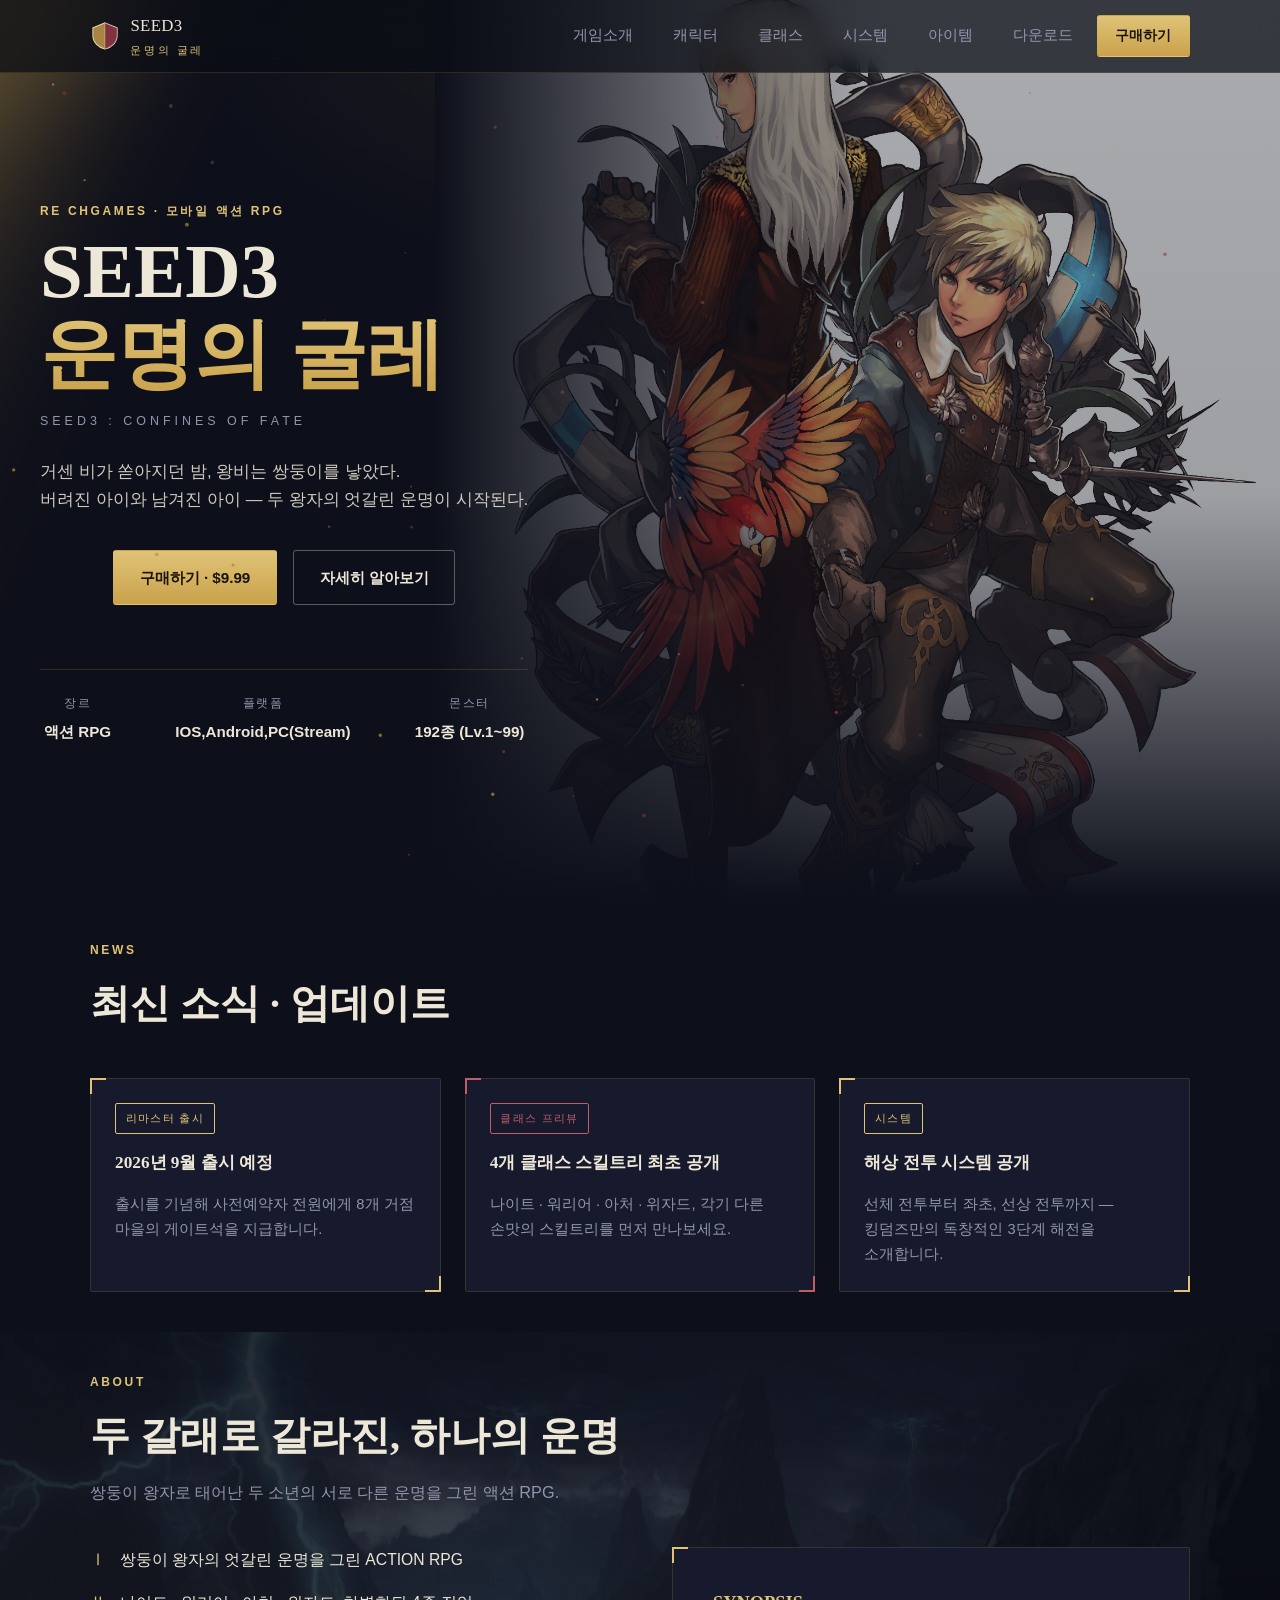
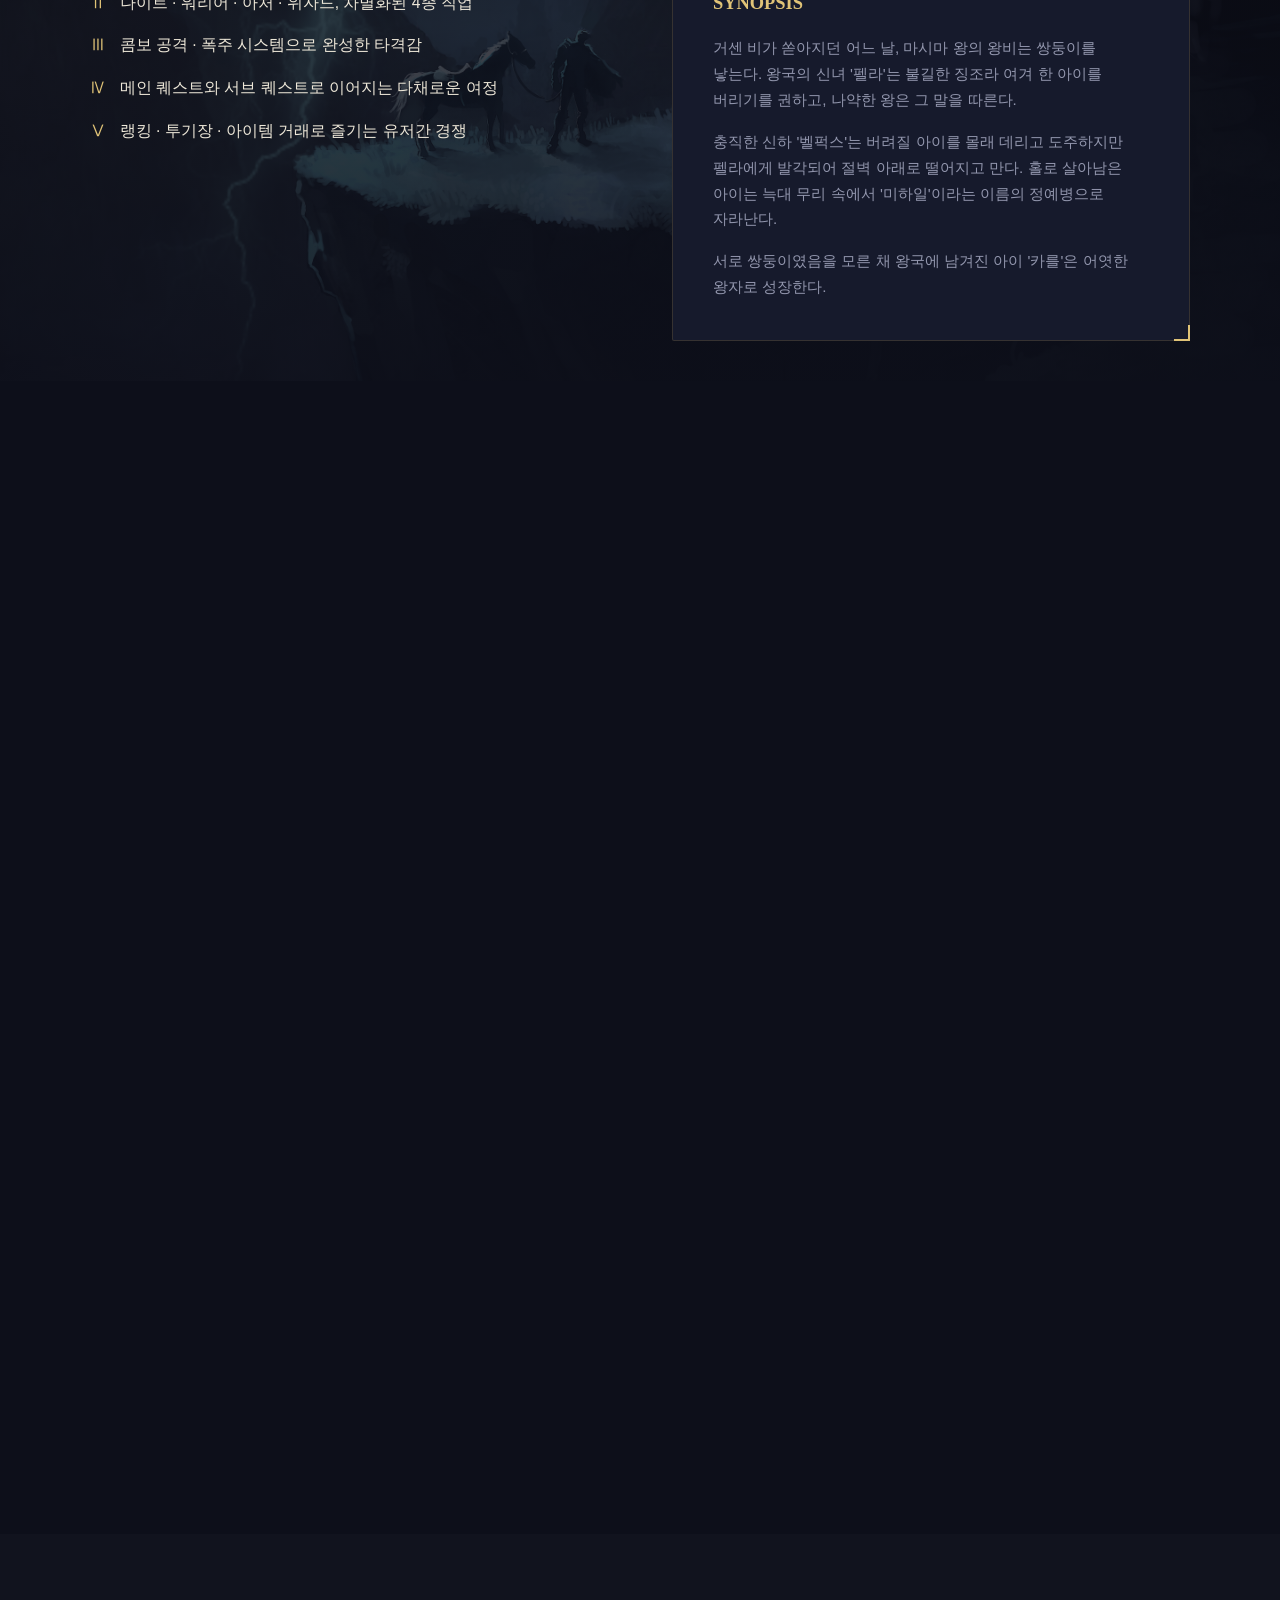
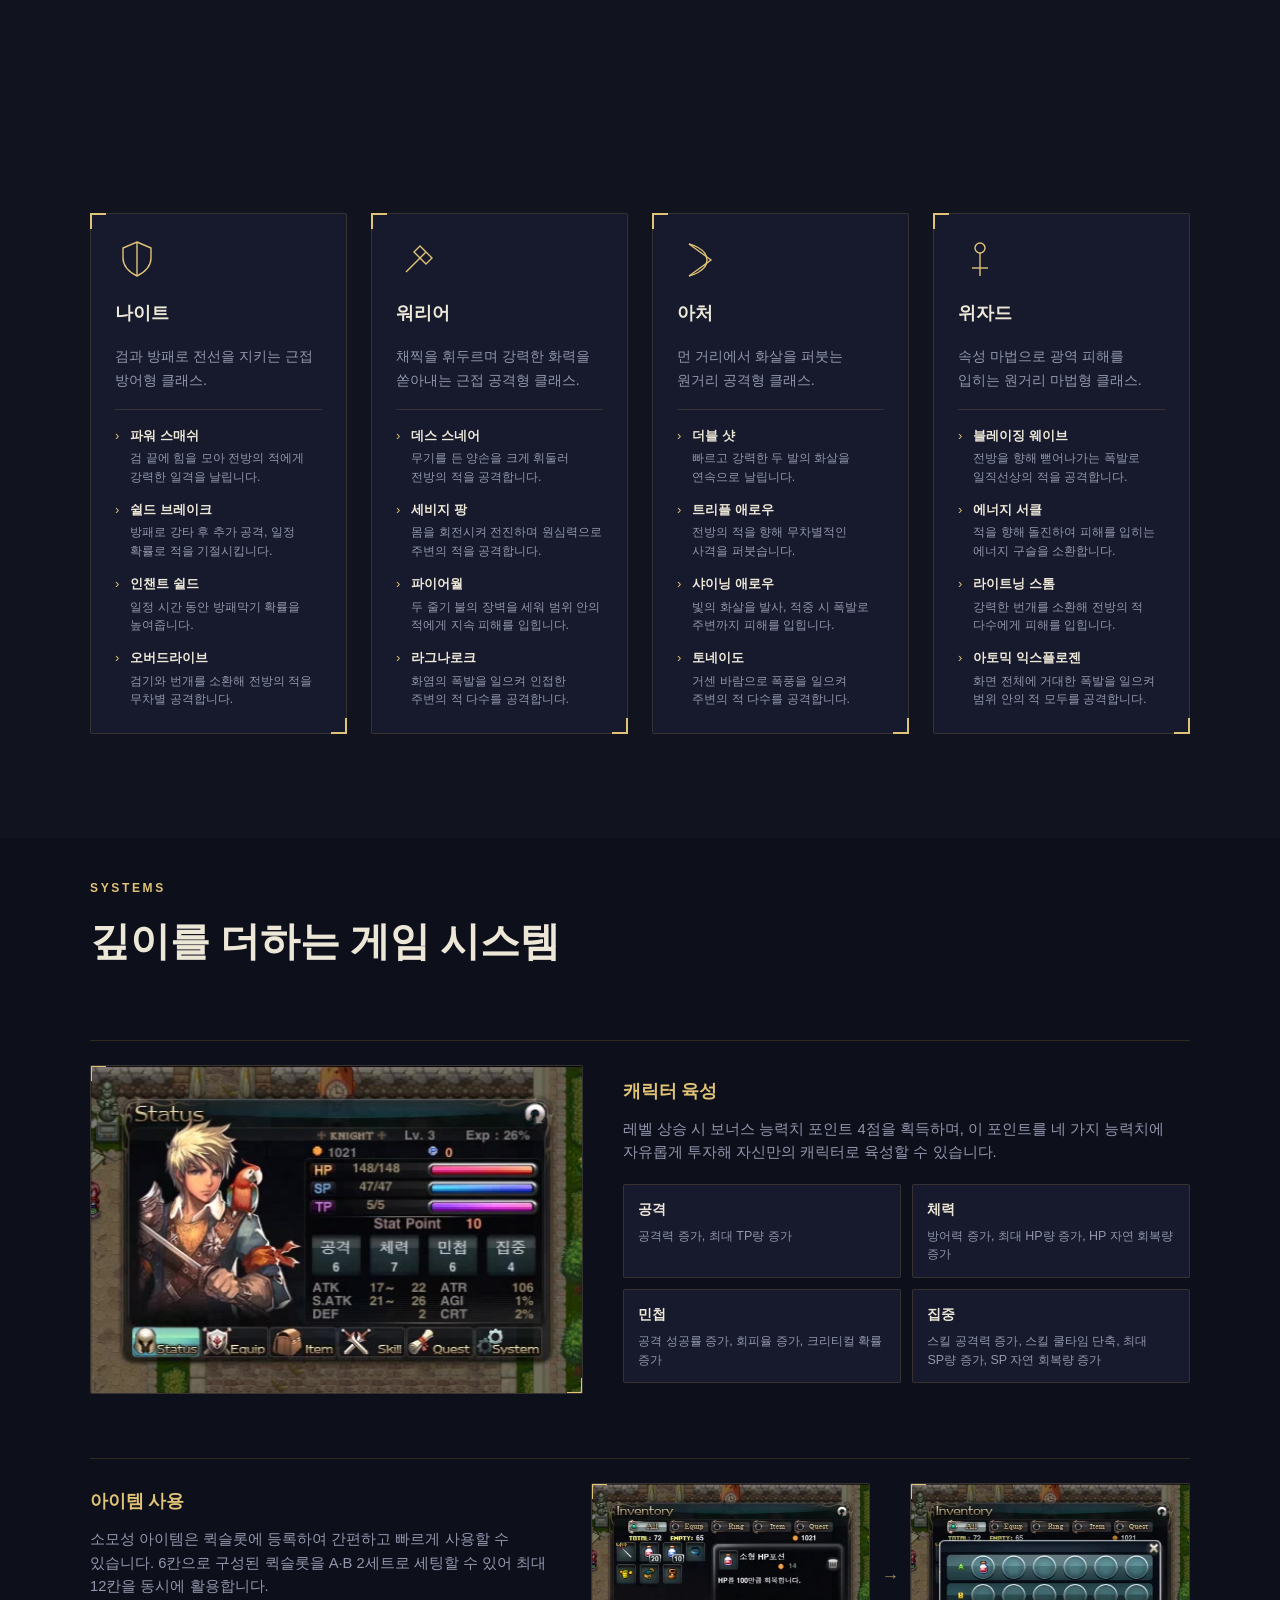
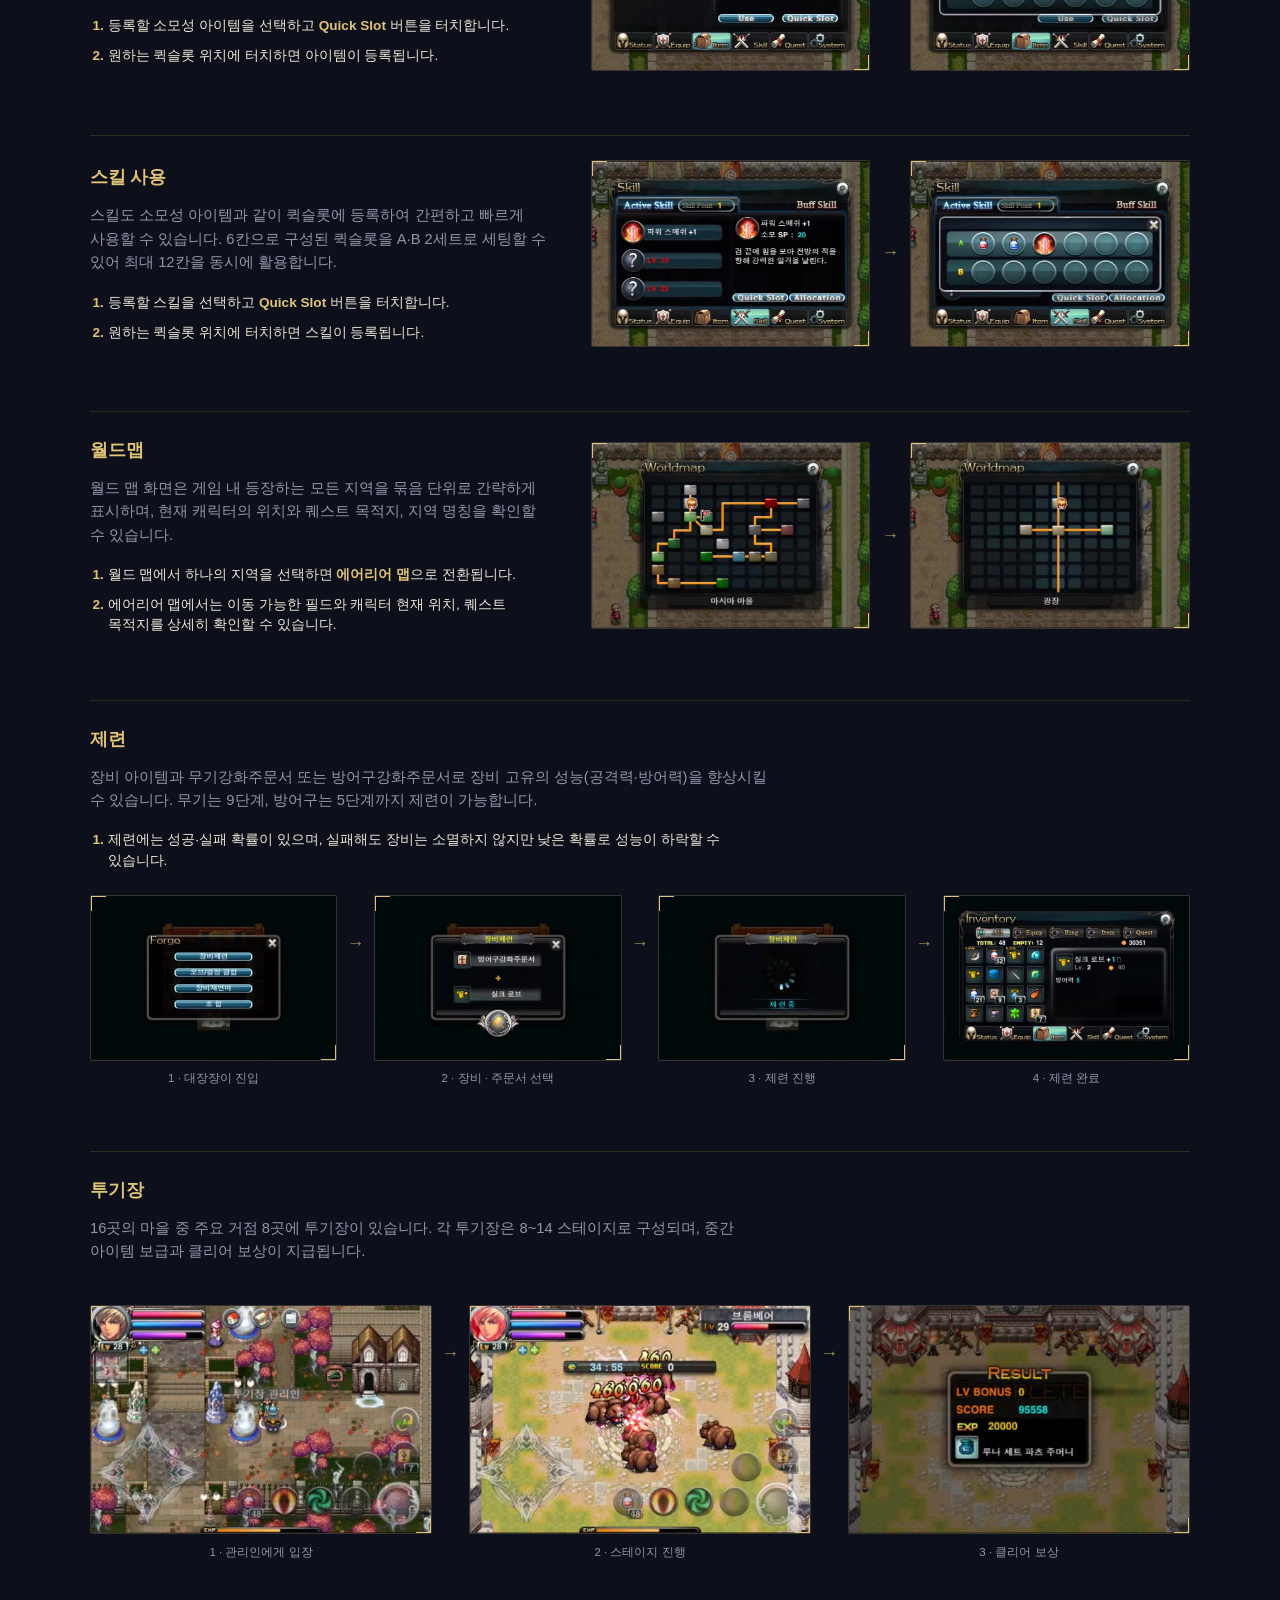
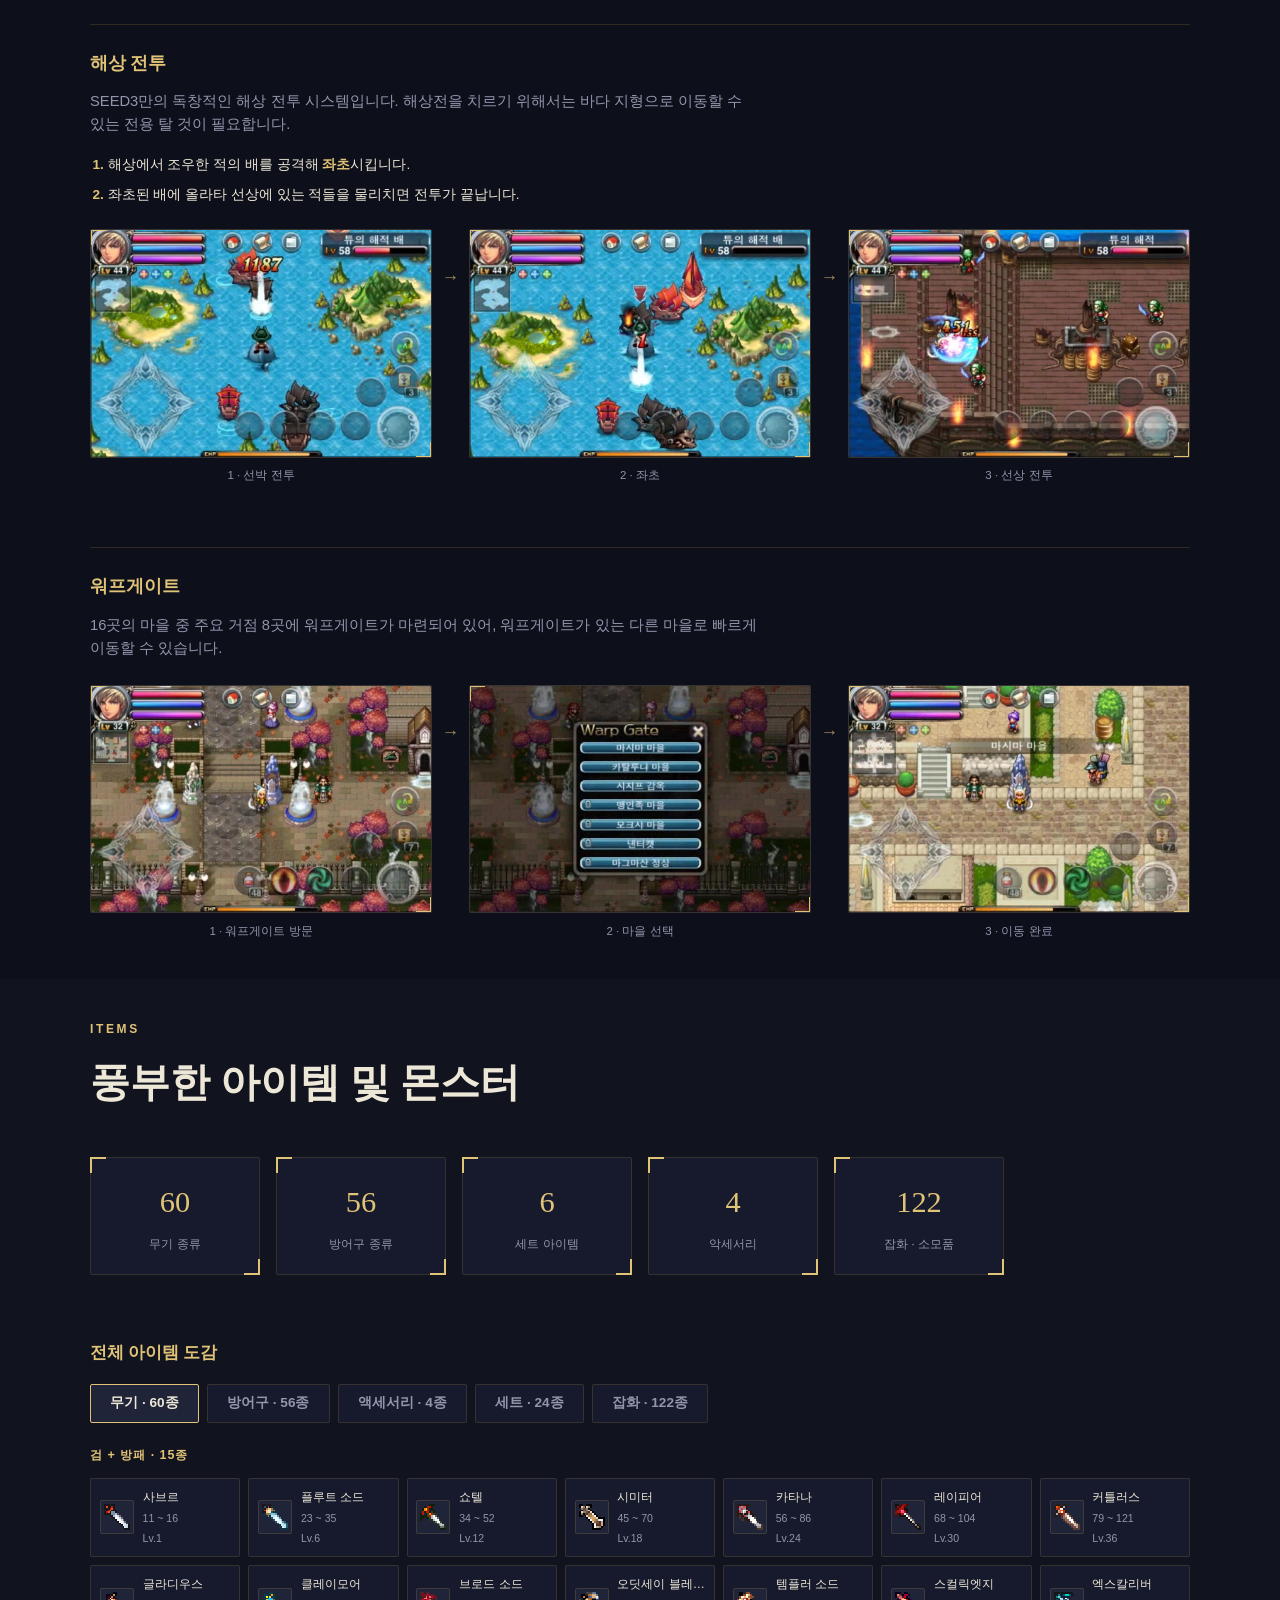
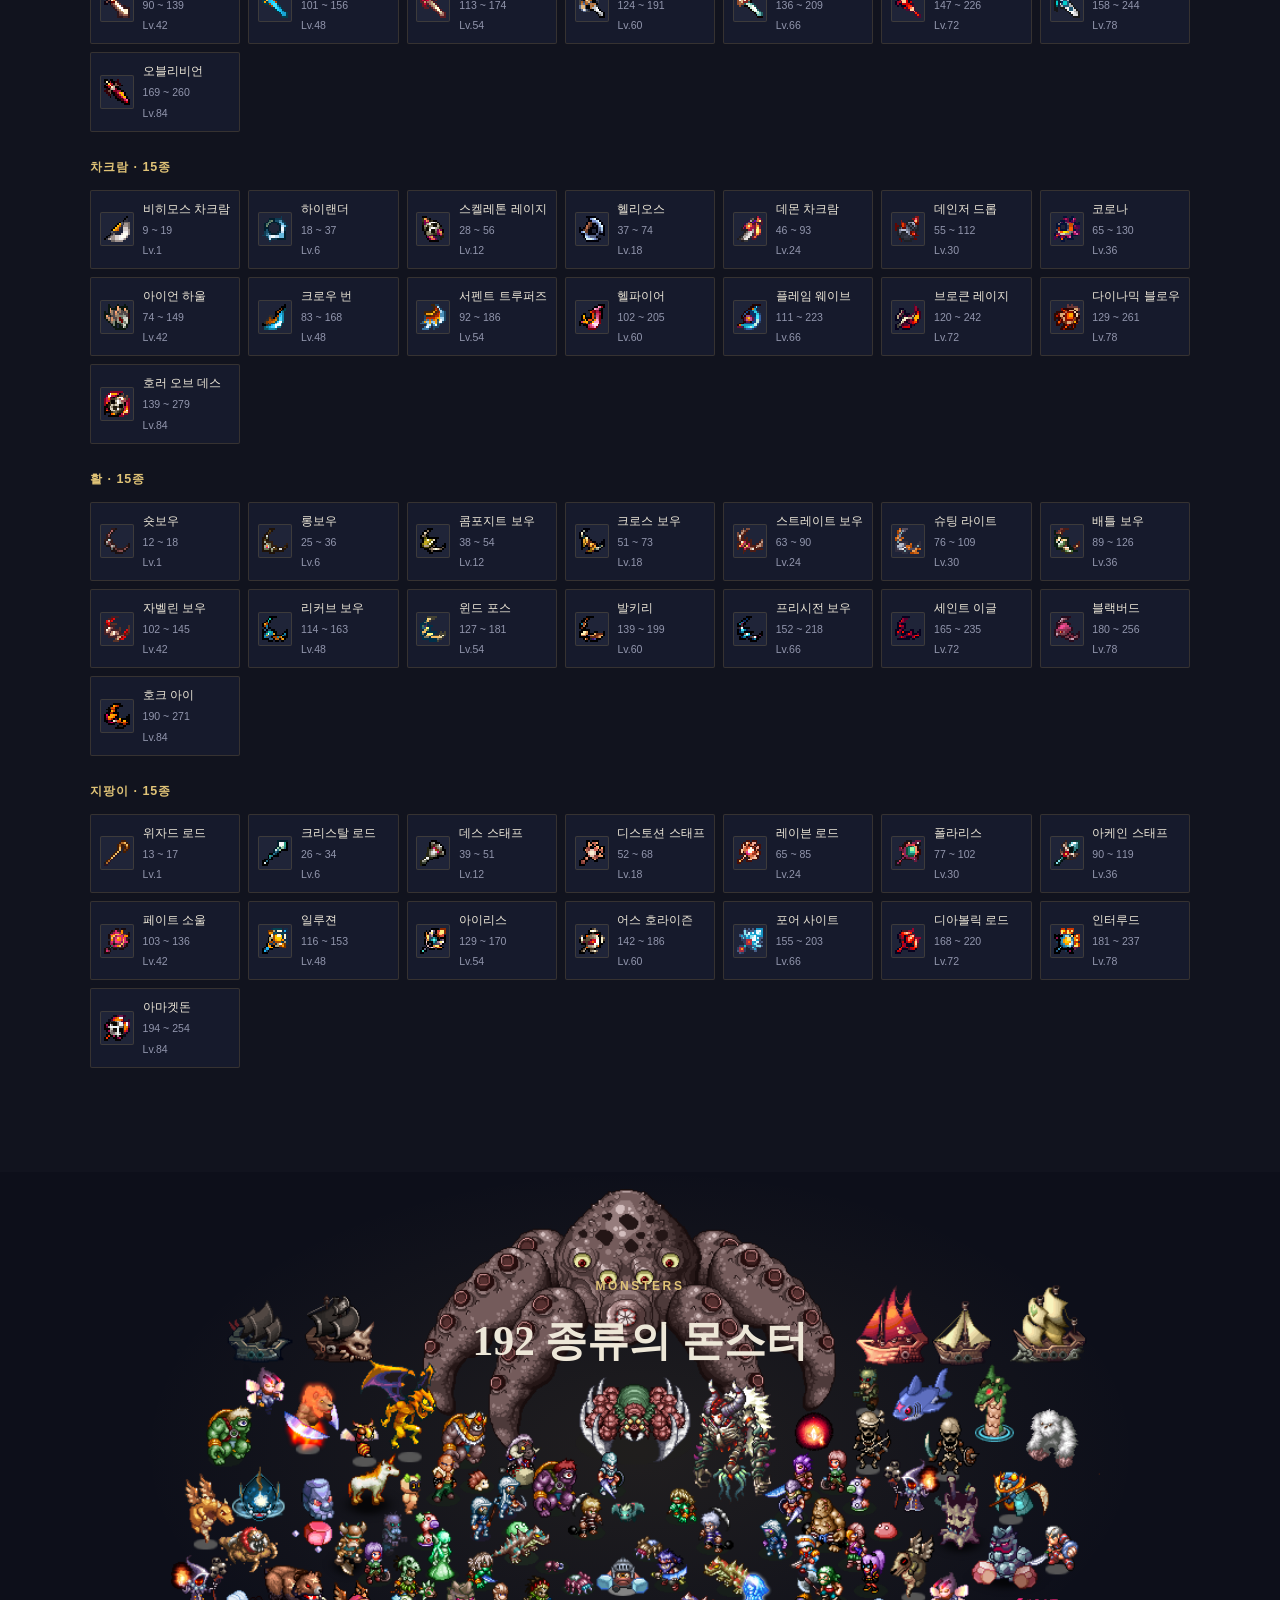
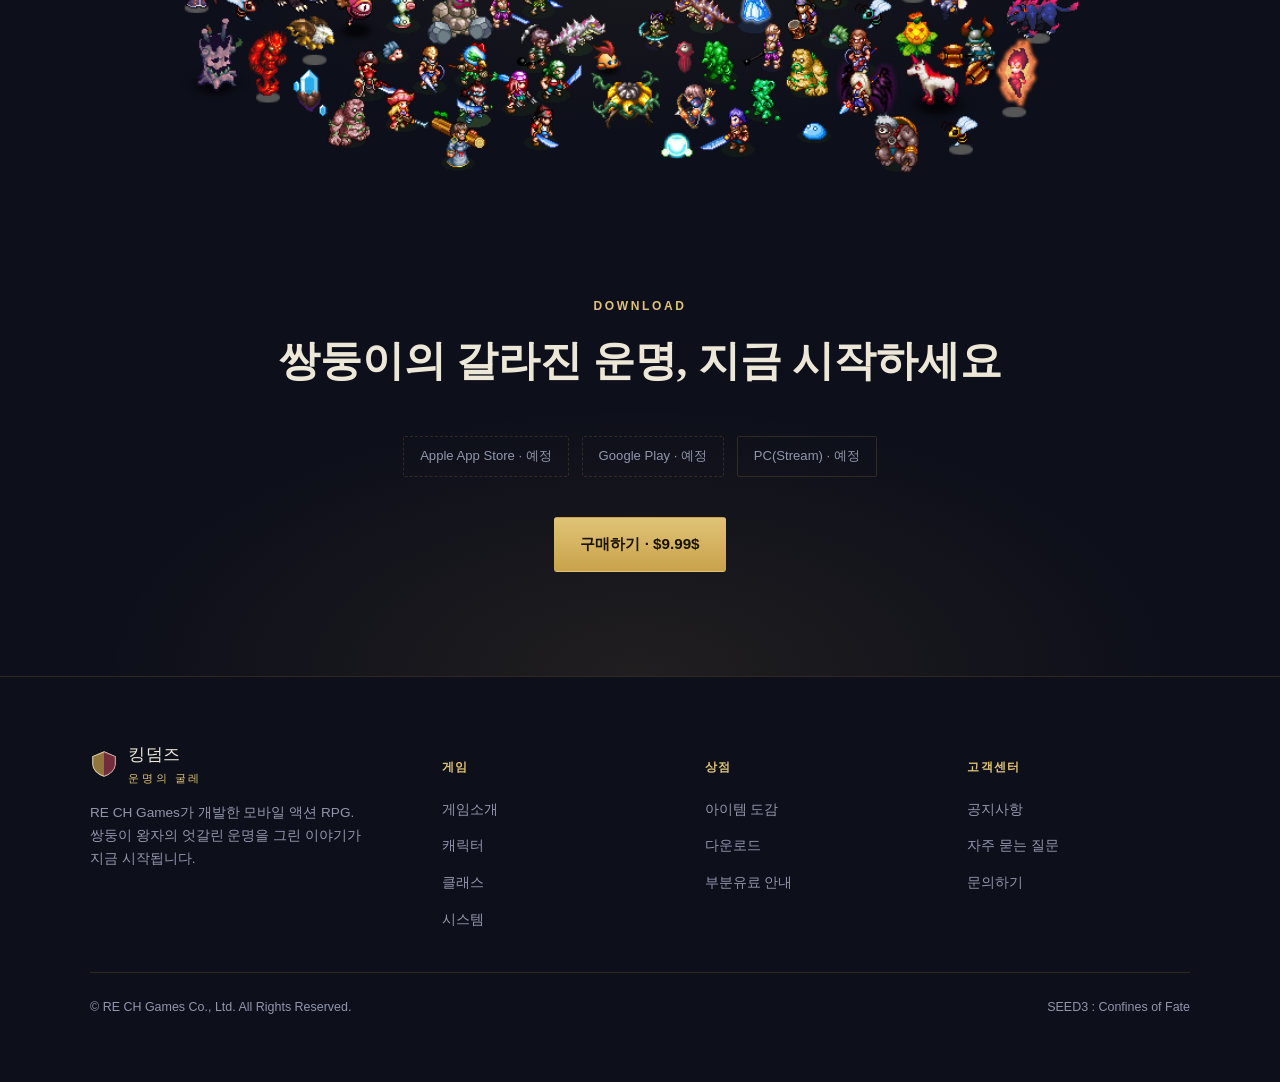
==== commit 4bc34e55: "Make ember particle effect a full-page fixed overlay Co-Authored-By: Claude Sonnet 5 <noreply@anthro" ====
--- a/index.html
+++ b/index.html
@@ -8,6 +8,8 @@
 <link rel="stylesheet" href="css/style.css">
 </head>
 <body>
+
+<canvas id="embers"></canvas>
 
 <header class="site-header">
   <div class="header-inner container">
@@ -41,7 +43,6 @@
   <div class="hero-art">
     <img src="images/hero-poster.jpg" alt="던젼앤히어로2 포스터 — 은발의 마법사와 검을 든 금발 청년">
   </div>
-  <canvas id="embers"></canvas>
   <div class="hero-inner container">
     <p class="eyebrow">RE CHGAMES · 모바일 액션 RPG</p>
     <h1 class="hero-title">SEED3<br><span>운명의 굴레</span></h1>
--- a/css/style.css
+++ b/css/style.css
@@ -113,7 +113,7 @@
     radial-gradient(60% 50% at 50% 0%, rgba(201,162,75,.10), transparent 60%),
     var(--bg);
 }
-#embers{ position:absolute; inset:0; width:100%; height:100%; z-index:2; }
+#embers{ position:fixed; inset:0; width:100%; height:100%; z-index:30; pointer-events:none; }
 .hero-beam{ position:absolute; top:-10%; width:60vw; height:130%; z-index:0; opacity:.55; filter:blur(60px); }
 .beam-gold{ left:-15vw; background:conic-gradient(from 200deg at 50% 0%, transparent, var(--gold) 12%, transparent 30%); }
 .beam-crimson{ right:-15vw; background:conic-gradient(from 160deg at 50% 0%, transparent, var(--crimson) 12%, transparent 30%); }
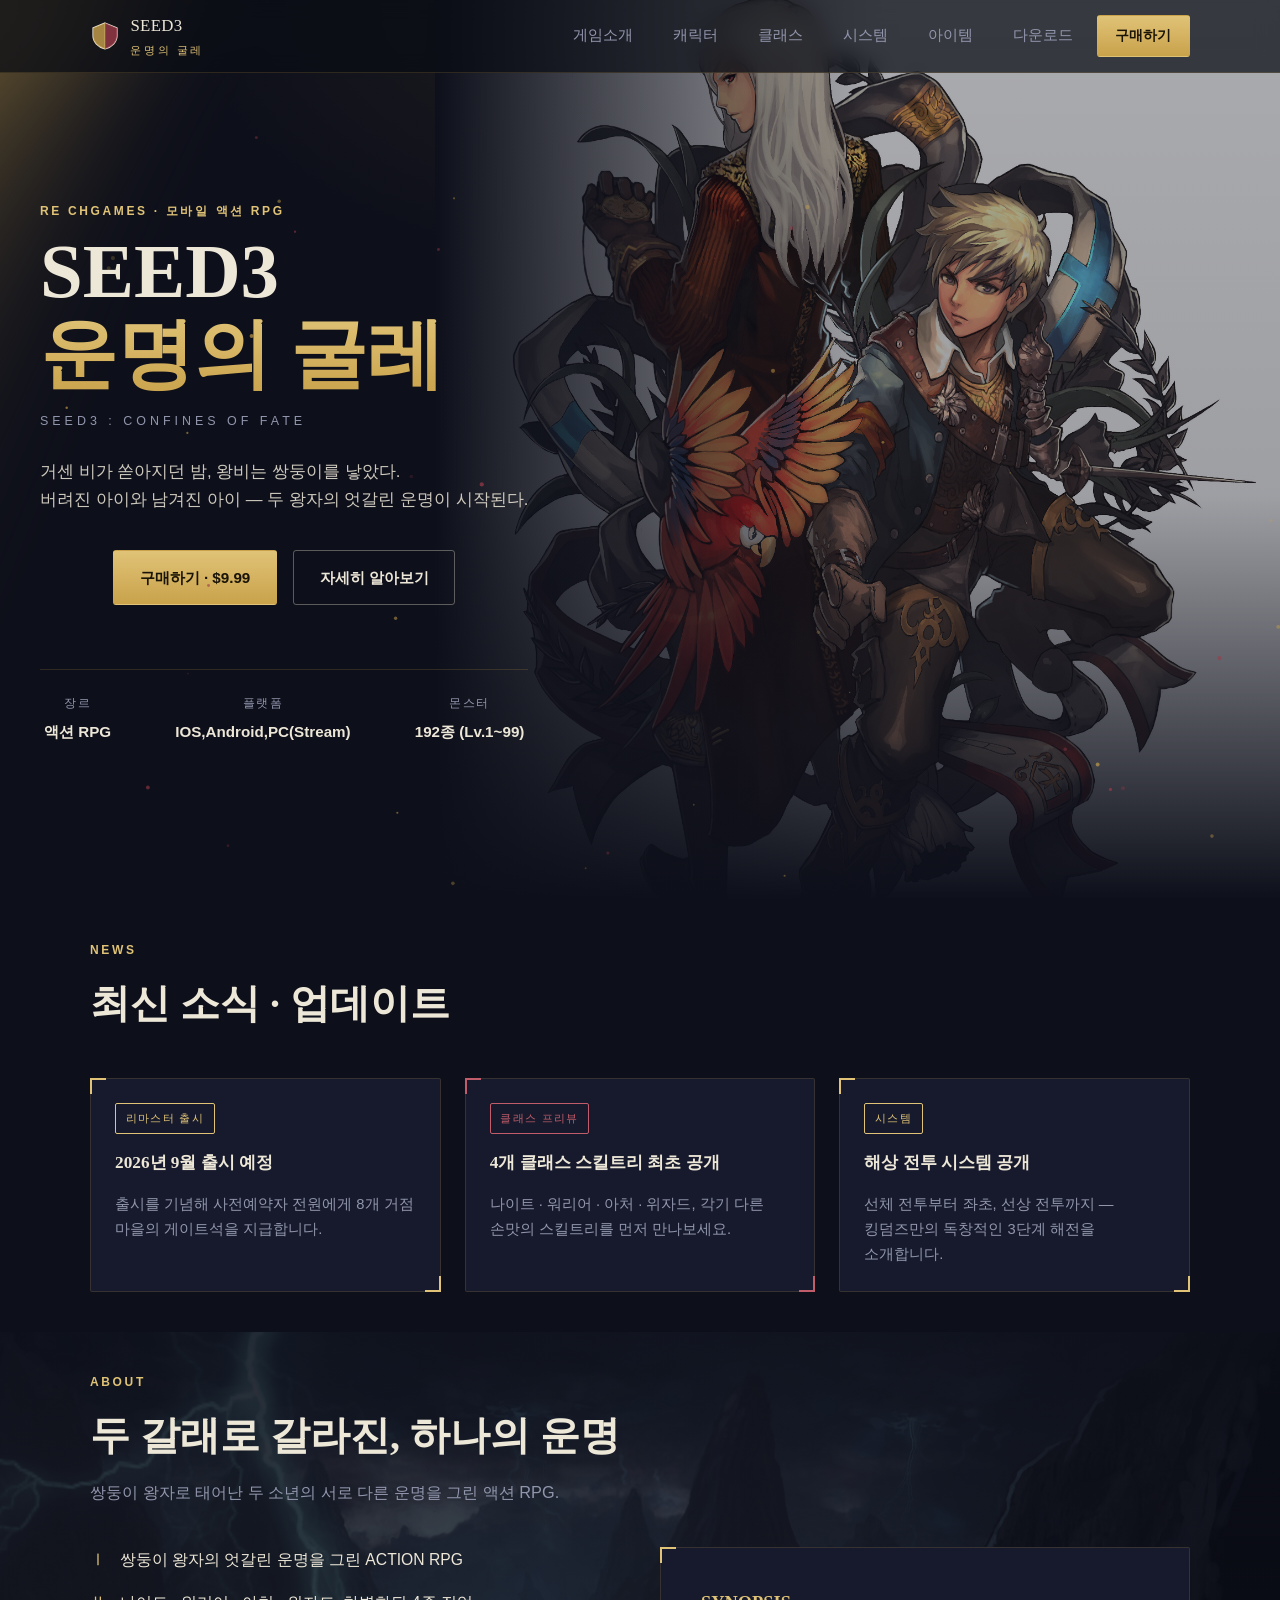
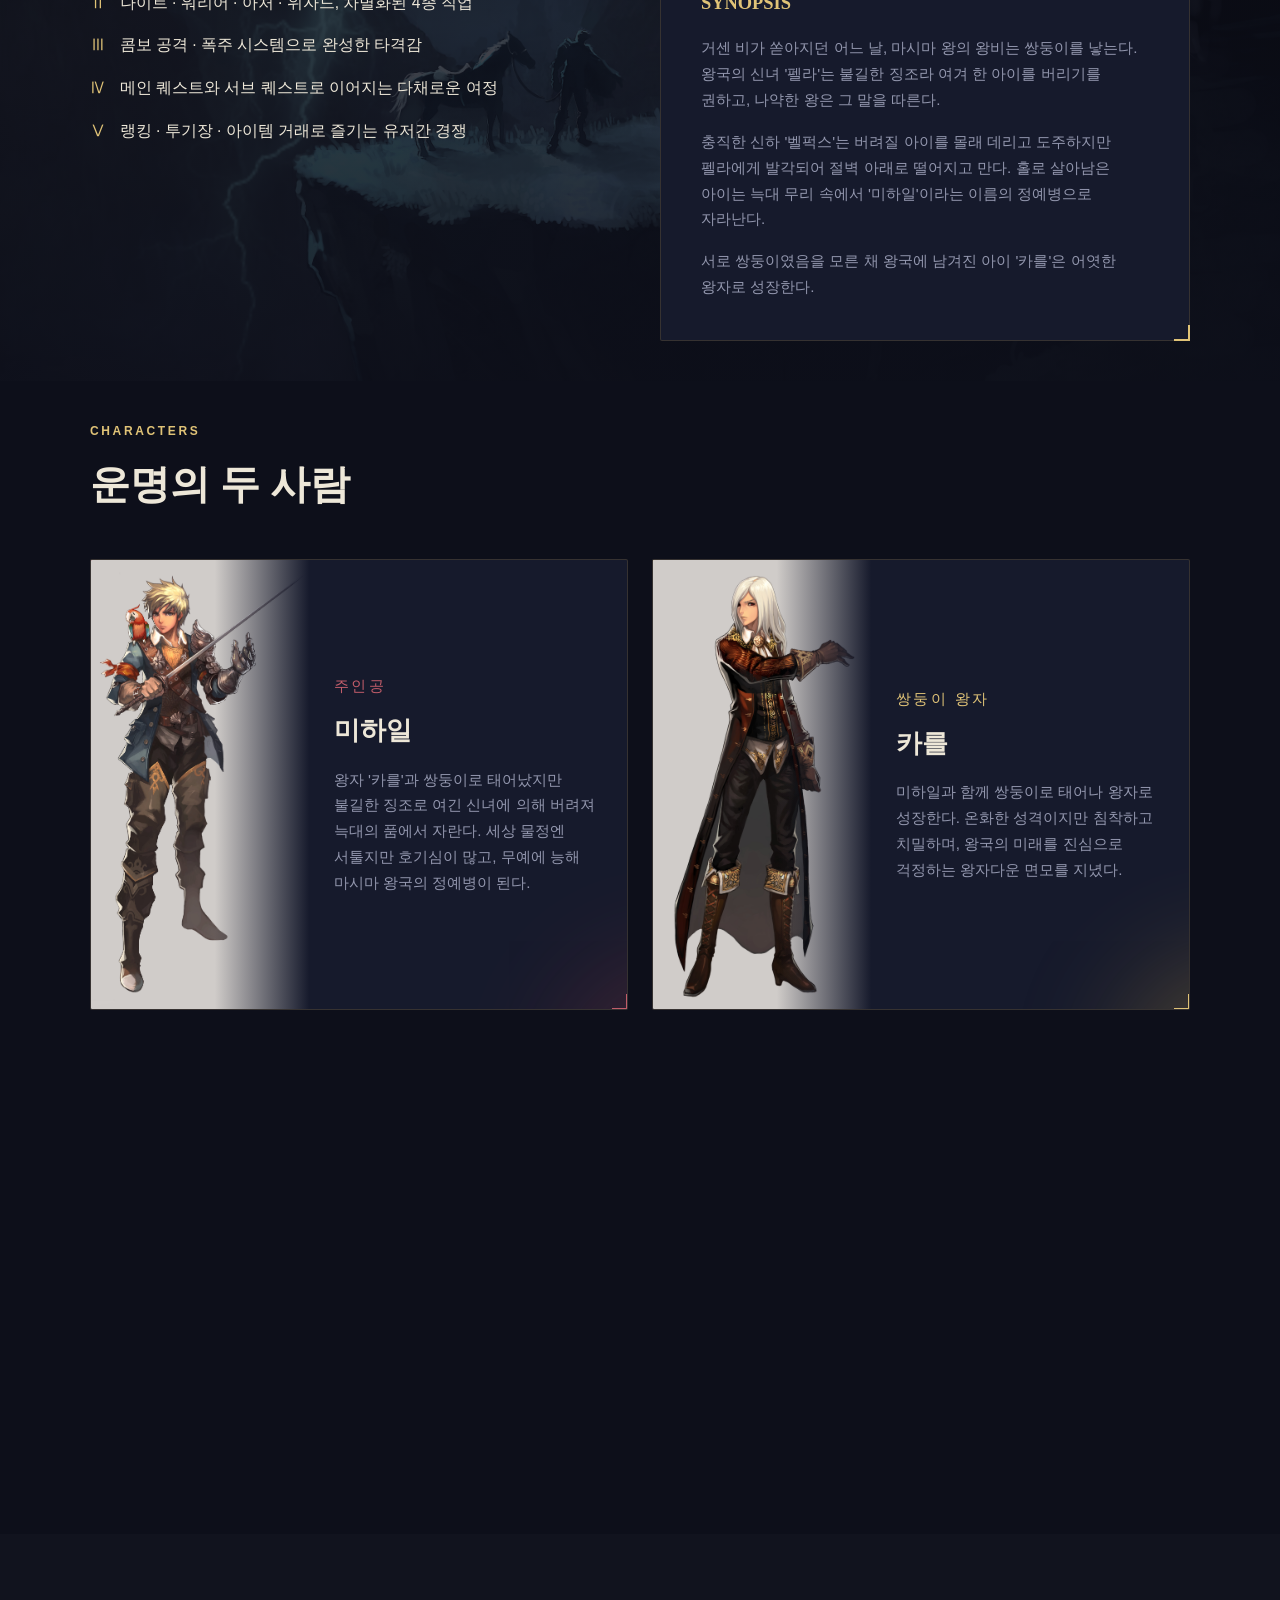
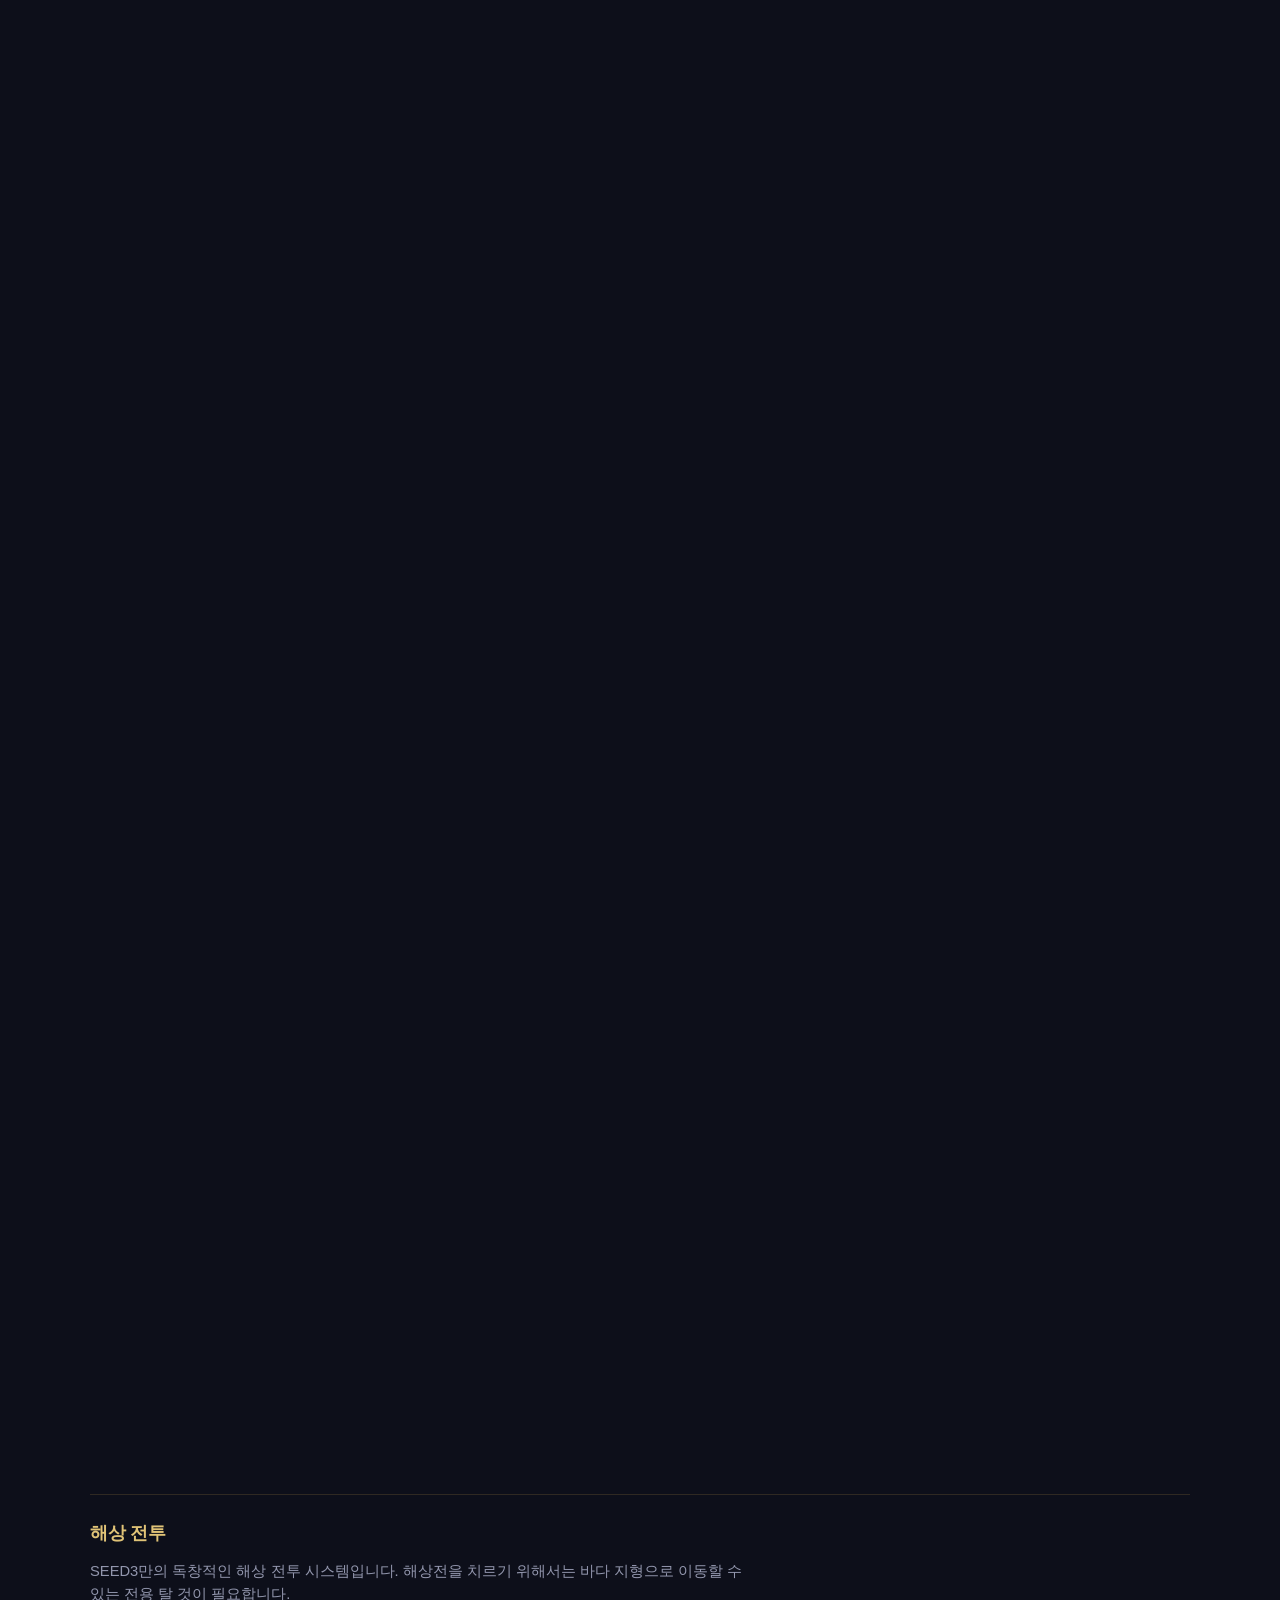
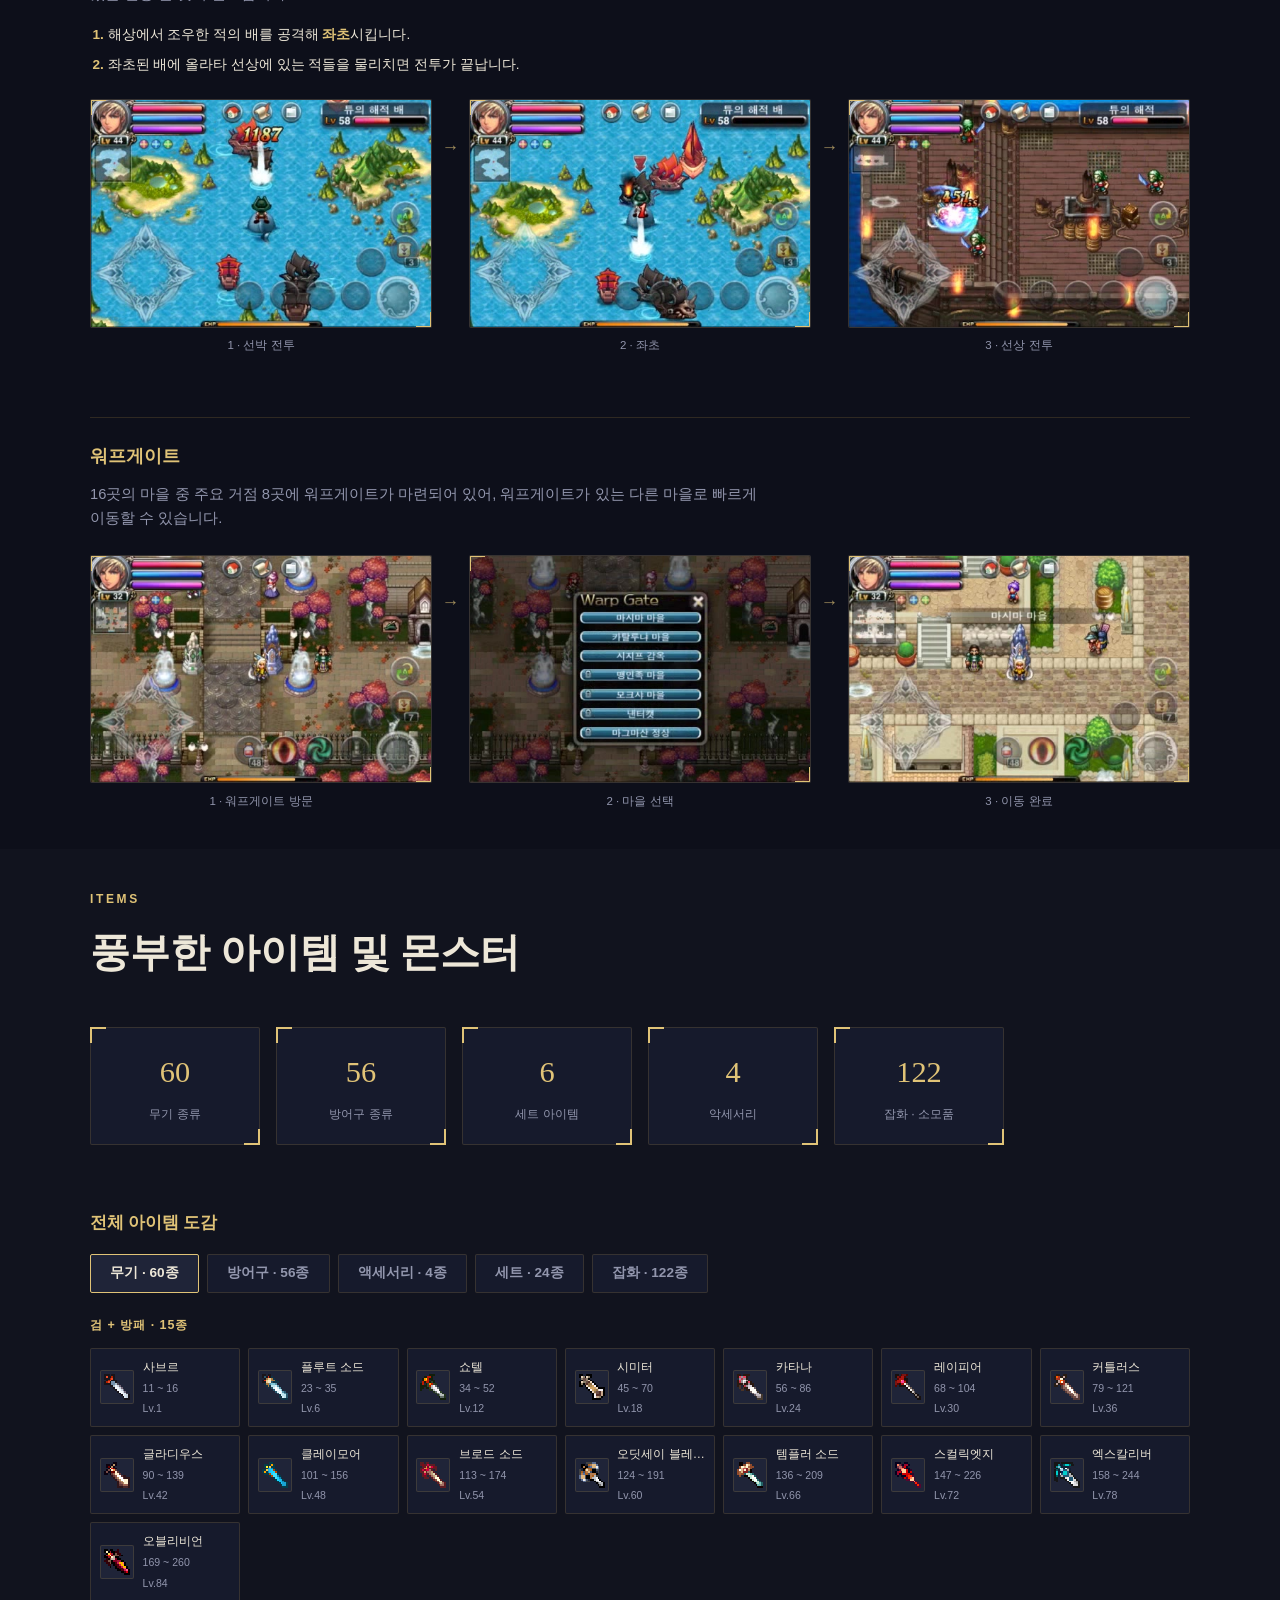
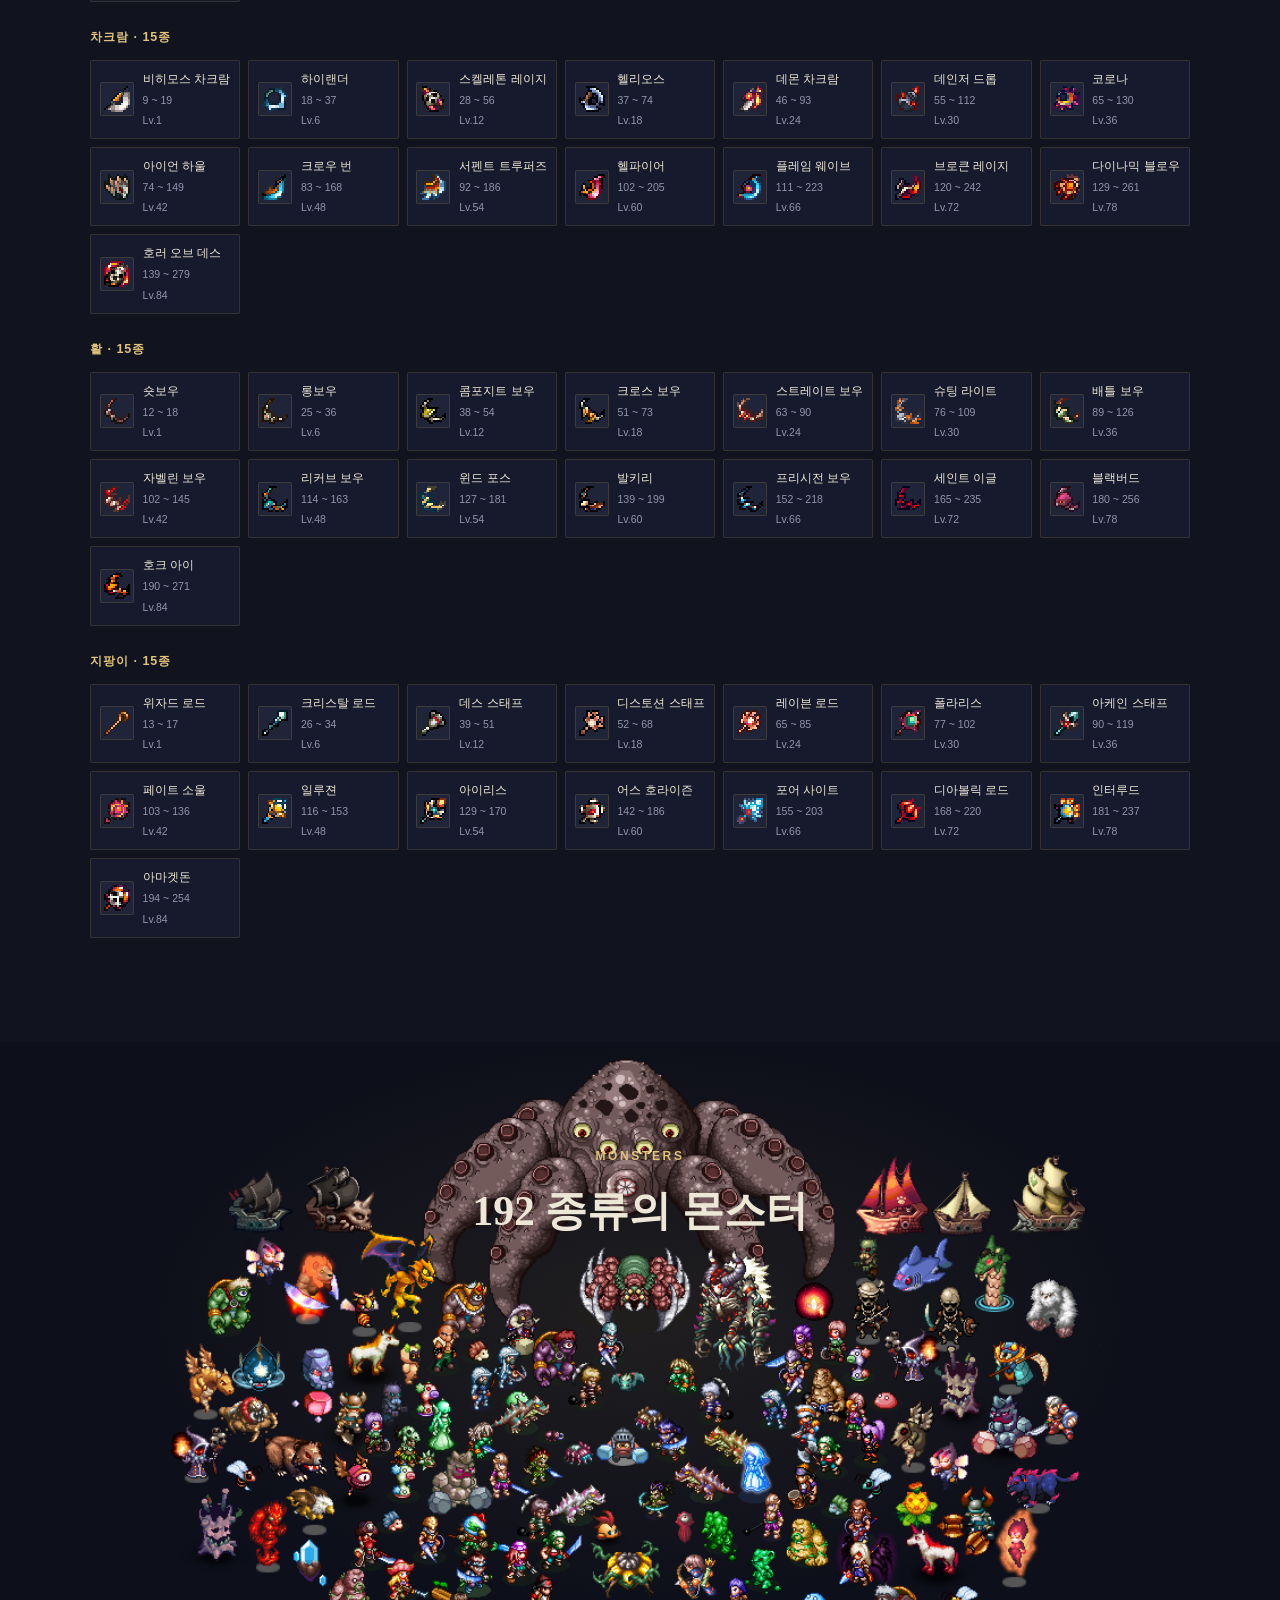
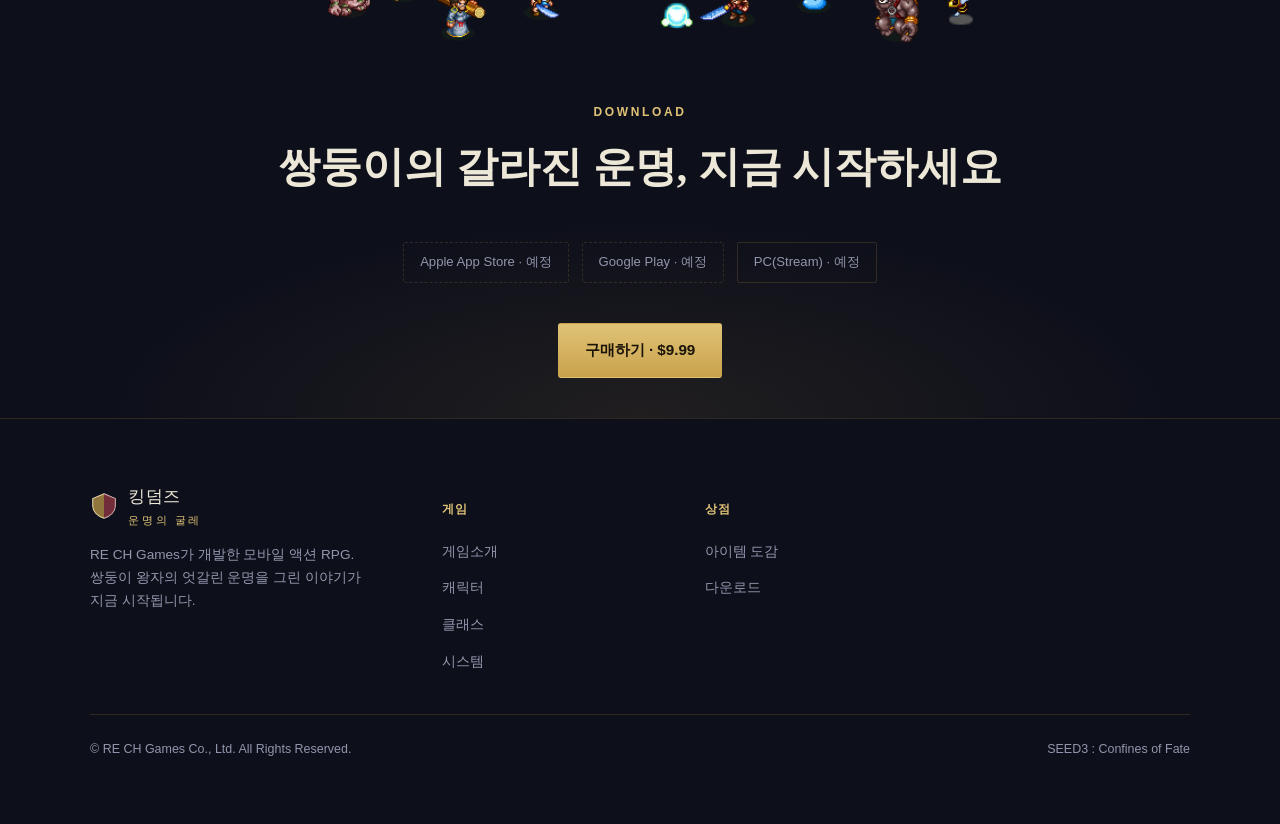
==== commit 9bcd86b8: "Add animated gif backgrounds to class cards Apply knight/warrior/archer/mage animated gifs as backgr" ====
--- a/index.html
+++ b/index.html
@@ -188,7 +188,7 @@
       <p class="lede">4종의 차별화된 직업, 각기 다른 손맛의 스킬트리.</p>
     </div>
     <div class="class-grid">
-      <article class="class-card frame reveal">
+      <article class="class-card class-card--knight frame reveal">
         <svg class="class-icon" viewBox="0 0 44 44" fill="none" stroke="currentColor" stroke-width="1.4" aria-hidden="true">
           <path d="M22 4 L36 10 V20 C36 28 30 34 22 38 C14 34 8 28 8 20 V10 Z"/>
           <path d="M22 4 V38"/>
@@ -202,7 +202,7 @@
           <li><strong>오버드라이브</strong><span>검기와 번개를 소환해 전방의 적을 무차별 공격합니다.</span></li>
         </ul>
       </article>
-      <article class="class-card frame reveal">
+      <article class="class-card class-card--warrior frame reveal">
         <svg class="class-icon" viewBox="0 0 44 44" fill="none" stroke="currentColor" stroke-width="1.4" aria-hidden="true">
           <path d="M10 34 L30 14"/>
           <path d="M24 8 L36 20 L30 26 L18 14 Z"/>
@@ -216,7 +216,7 @@
           <li><strong>라그나로크</strong><span>화염의 폭발을 일으켜 인접한 주변의 적 다수를 공격합니다.</span></li>
         </ul>
       </article>
-      <article class="class-card frame reveal">
+      <article class="class-card class-card--archer frame reveal">
         <svg class="class-icon" viewBox="0 0 44 44" fill="none" stroke="currentColor" stroke-width="1.4" aria-hidden="true">
           <path d="M12 6 C12 6 30 10 30 22 C30 34 12 38 12 38"/>
           <path d="M12 6 L34 22 L12 38"/>
@@ -230,7 +230,7 @@
           <li><strong>토네이도</strong><span>거센 바람으로 폭풍을 일으켜 주변의 적 다수를 공격합니다.</span></li>
         </ul>
       </article>
-      <article class="class-card frame reveal">
+      <article class="class-card class-card--wizard frame reveal">
         <svg class="class-icon" viewBox="0 0 44 44" fill="none" stroke="currentColor" stroke-width="1.4" aria-hidden="true">
           <circle cx="22" cy="10" r="5"/>
           <path d="M22 15 V38"/>
@@ -2623,7 +2623,7 @@
       <span class="platform-badge soon">Google Play · 예정</span>
       <span class="platform-badge">PC(Stream) · 예정</span>
     </div>
-    <a class="btn btn-primary" href="#top">구매하기 · $9.99$</a>
+    <a class="btn btn-primary" href="#top">구매하기 · $9.99</a>
   </div>
 </section>
 
@@ -2655,15 +2655,15 @@
         <ul>
           <li><a href="#items">아이템 도감</a></li>
           <li><a href="#download">다운로드</a></li>
-          <li><a href="#items">부분유료 안내</a></li>
+          <li><a href="#items"></a></li>
         </ul>
       </div>
       <div class="footer-col">
-        <h4>고객센터</h4>
+        <h4></h4>
         <ul>
-          <li><a href="#">공지사항</a></li>
-          <li><a href="#">자주 묻는 질문</a></li>
-          <li><a href="#">문의하기</a></li>
+          <li><a href="#"></a></li>
+          <li><a href="#"></a></li>
+          <li><a href="#"></a></li>
         </ul>
       </div>
     </div>
--- a/css/style.css
+++ b/css/style.css
@@ -188,7 +188,7 @@
   background-position:center, center 32%;
   background-repeat:no-repeat, no-repeat;
 }
-.about-grid{ display:grid; grid-template-columns:1fr 1fr; gap:var(--sp-5); align-items:start; }
+.about-grid{ display:grid; grid-template-columns:1fr 1fr; gap:var(--sp-4); align-items:start; }
 .about-list{ display:flex; flex-direction:column; gap:1rem; }
 .about-list li{ display:flex; gap:.85rem; font-size:.98rem; }
 .about-list .mark{ color:var(--gold-soft); font-family:var(--font-display); flex:none; }
@@ -250,9 +250,25 @@
 @media (max-width:560px){ .char-grid, .npc-row{ grid-template-columns:1fr; } }
 
 /* ---------- classes ---------- */
-.classes{ padding-block:var(--sp-6); background:rgba(255,255,255,.015); }
+.classes{ padding-block:var(--sp-4); background:rgba(255,255,255,.015); }
 .class-grid{ display:grid; grid-template-columns:repeat(4,1fr); gap:var(--sp-3); }
 .class-card{ padding:var(--sp-3); display:flex; flex-direction:column; gap:1rem; }
+.class-card--knight{
+  background-image:linear-gradient(180deg, rgba(22,26,44,.72), rgba(22,26,44,.9)), url('../images/knight_ani.gif');
+  background-size:cover; background-position:center;
+}
+.class-card--warrior{
+  background-image:linear-gradient(180deg, rgba(22,26,44,.72), rgba(22,26,44,.9)), url('../images/warrior_ani.gif');
+  background-size:cover; background-position:center;
+}
+.class-card--archer{
+  background-image:linear-gradient(180deg, rgba(22,26,44,.72), rgba(22,26,44,.9)), url('../images/archer_ani.gif');
+  background-size:cover; background-position:center;
+}
+.class-card--wizard{
+  background-image:linear-gradient(180deg, rgba(22,26,44,.72), rgba(22,26,44,.9)), url('../images/mage_ani.gif');
+  background-size:cover; background-position:center;
+}
 .class-icon{ width:44px; height:44px; color:var(--gold-soft); }
 .class-card h3{ font-size:1.15rem; }
 .class-card .flavor{ color:var(--muted); font-size:.88rem; }
@@ -441,7 +457,7 @@
 @media (max-width:700px){ .monster-dex{ min-height:420px; padding-block:var(--sp-5); } }
 
 /* ---------- download ---------- */
-.download{ padding-block:var(--sp-6); text-align:center; position:relative; }
+.download{ padding-block:var(--sp-4); text-align:center; position:relative; }
 .download::before{
   content:""; position:absolute; inset:0; z-index:-1;
   background:radial-gradient(60% 80% at 50% 100%, rgba(201,162,75,.10), transparent 70%);
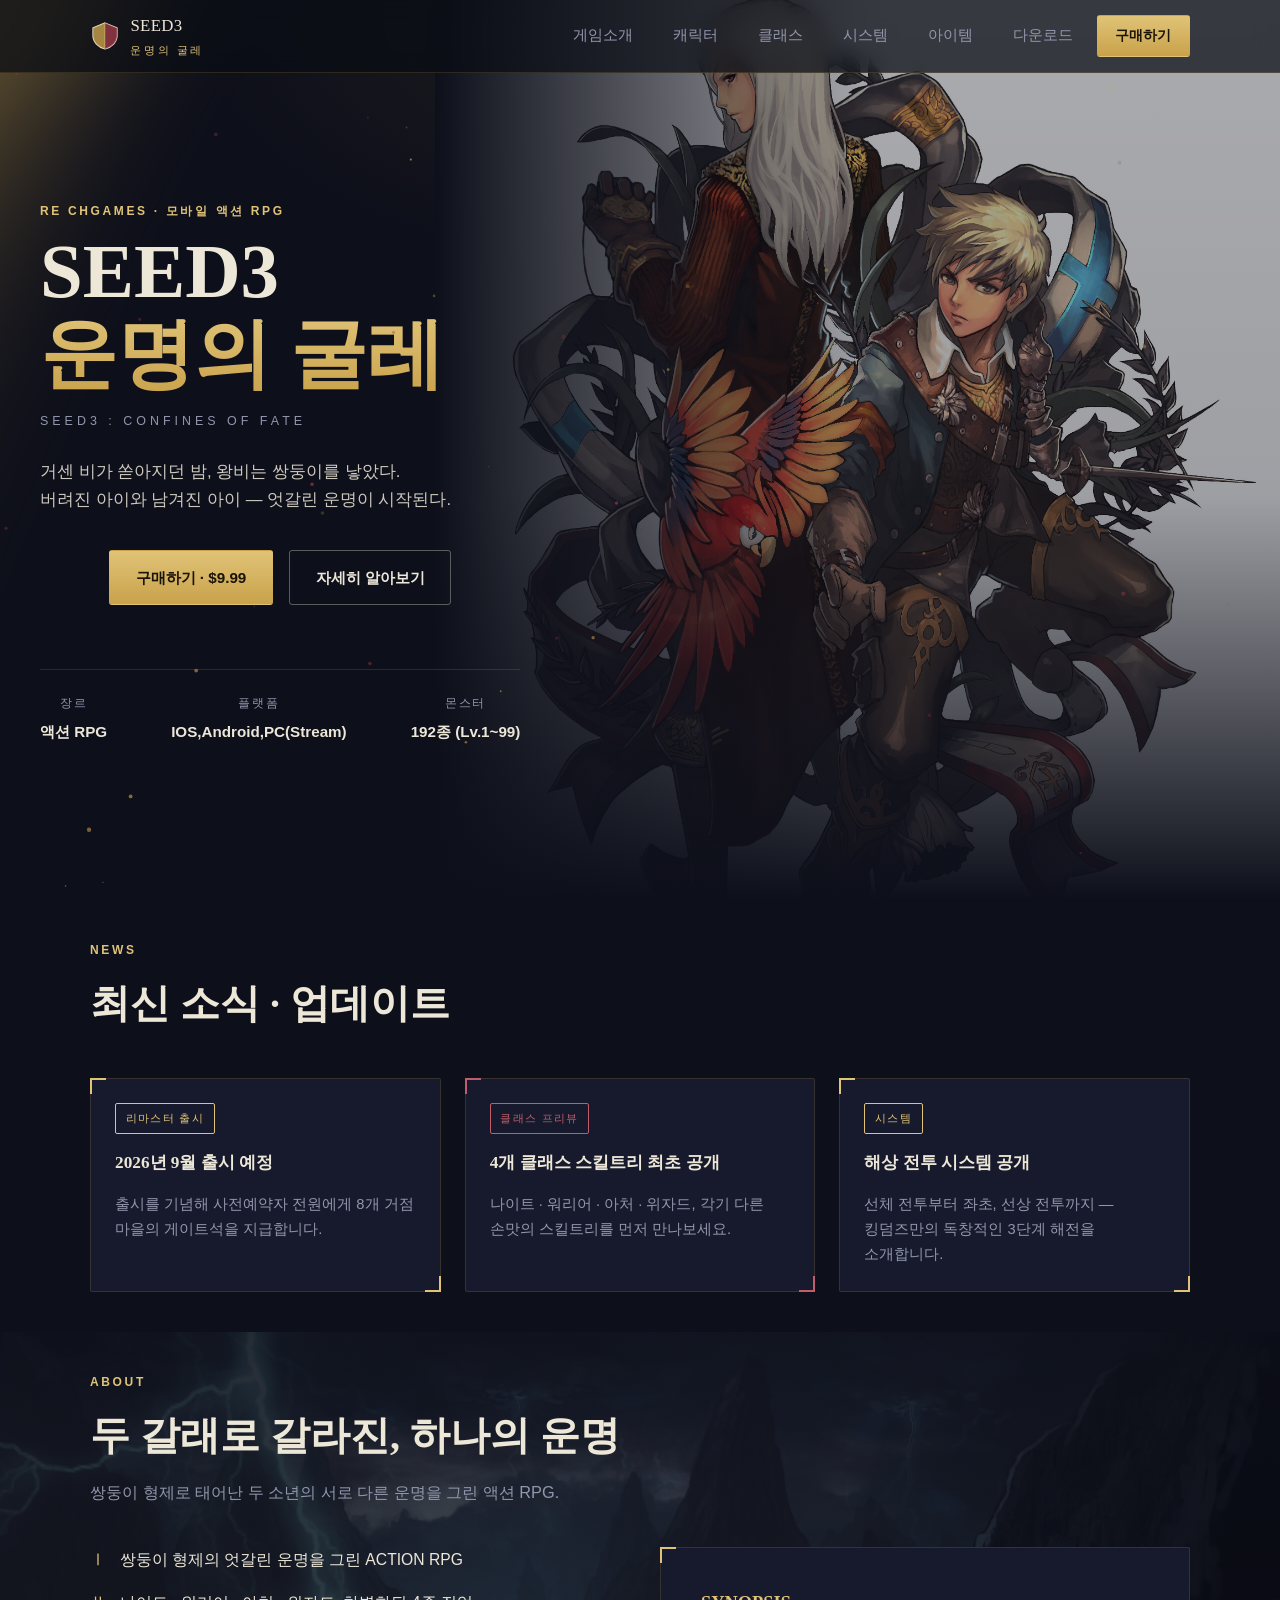
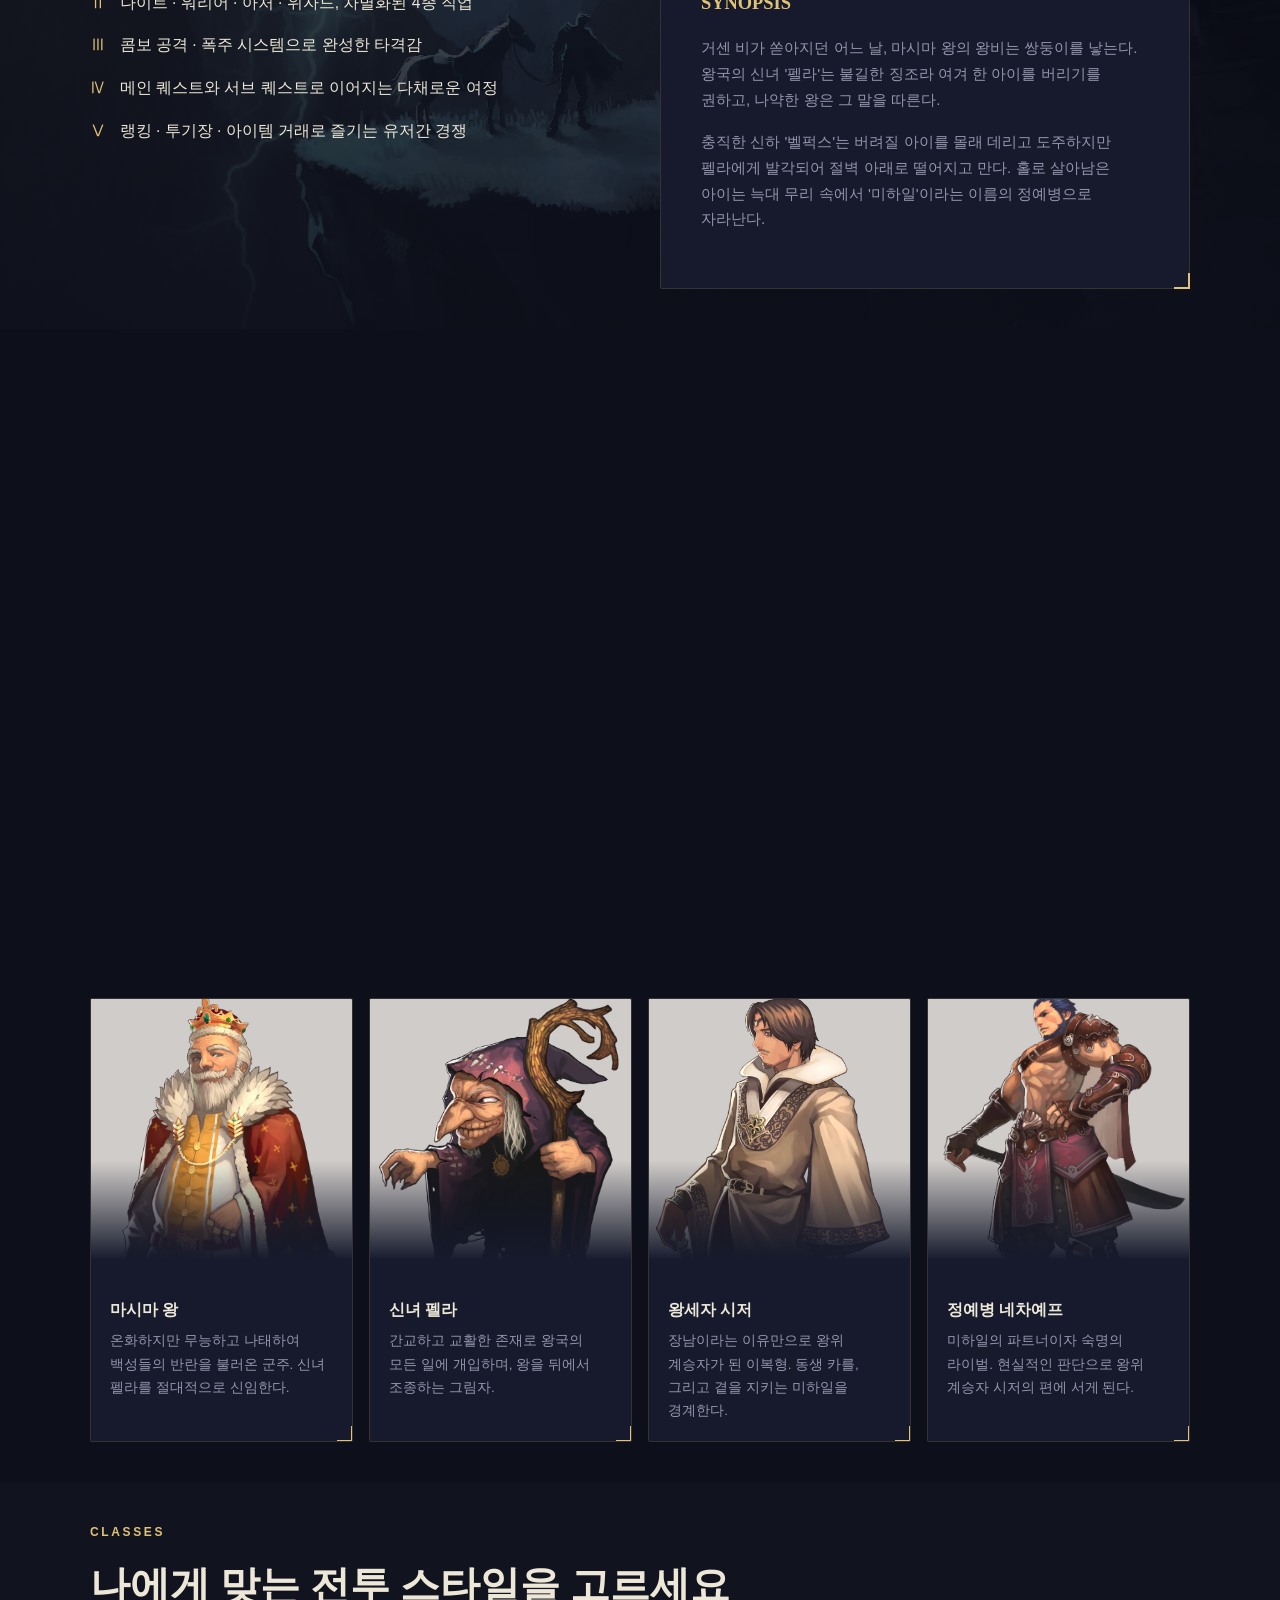
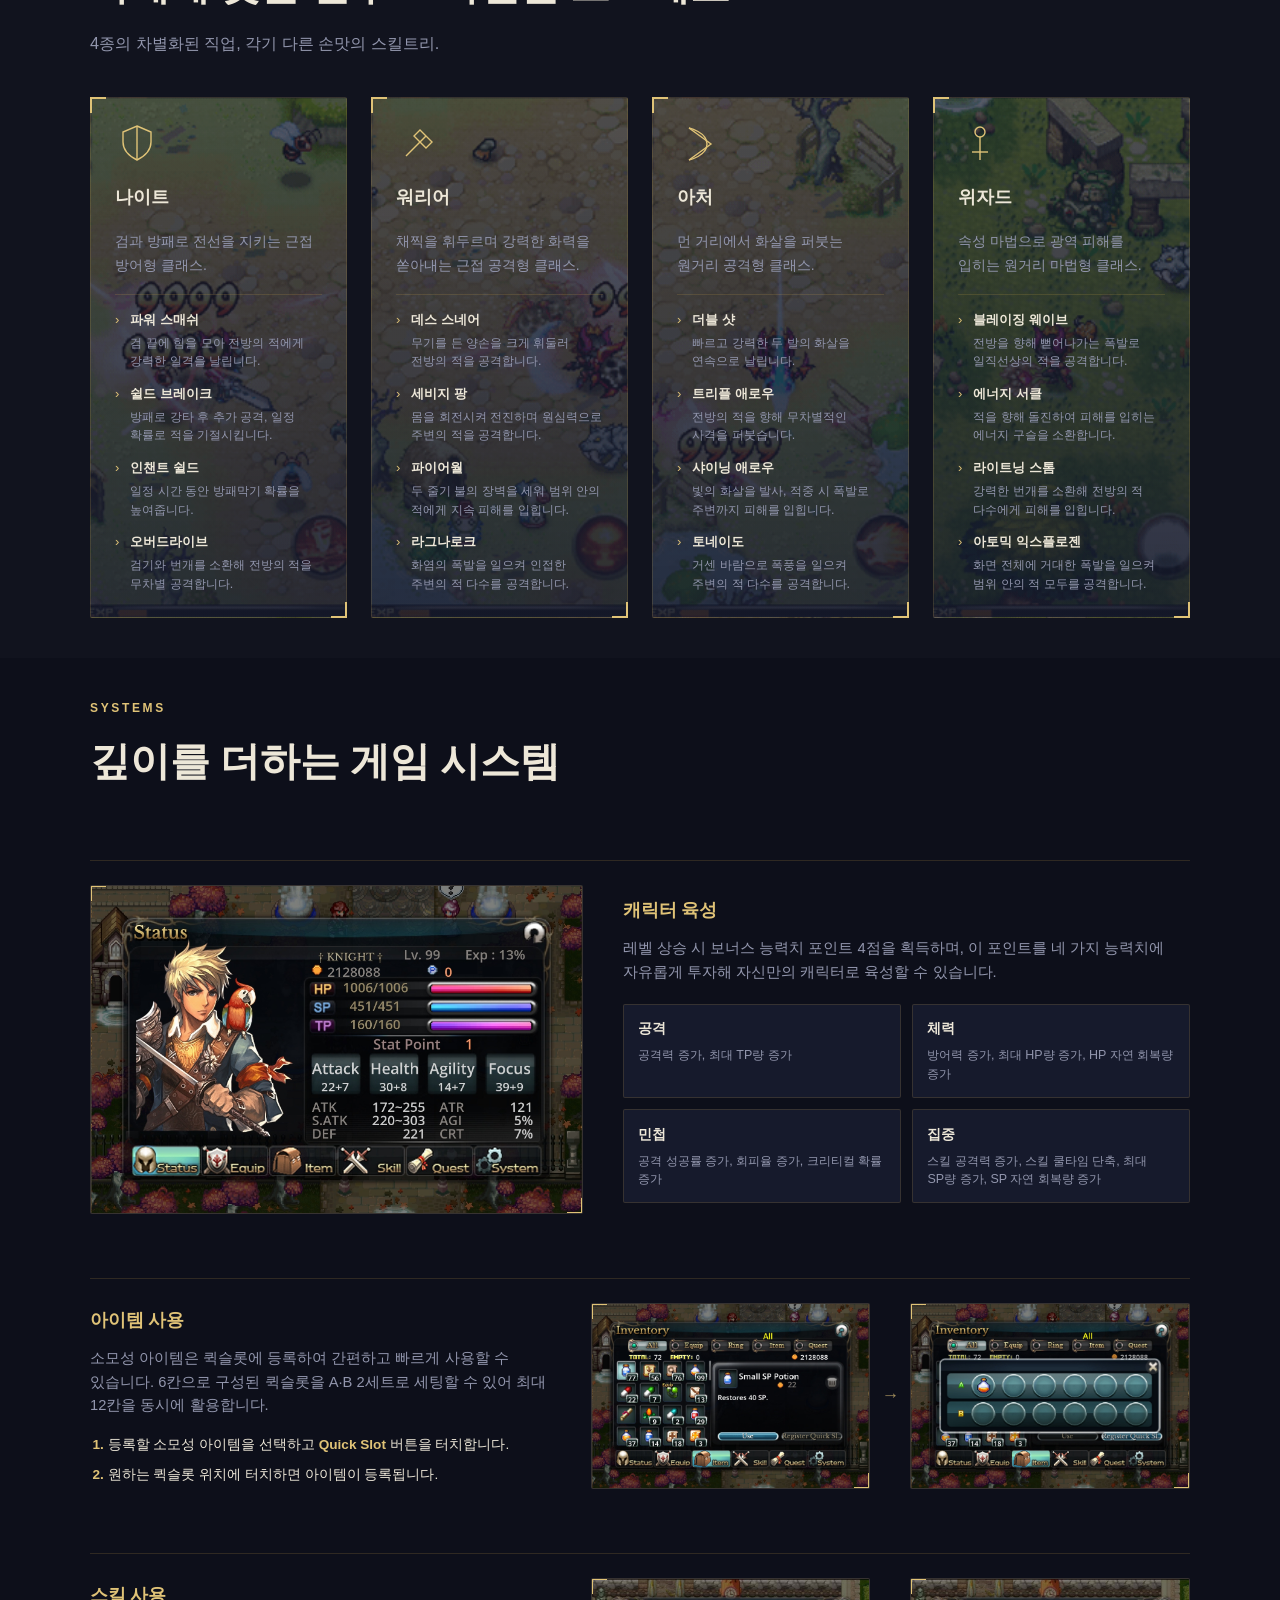
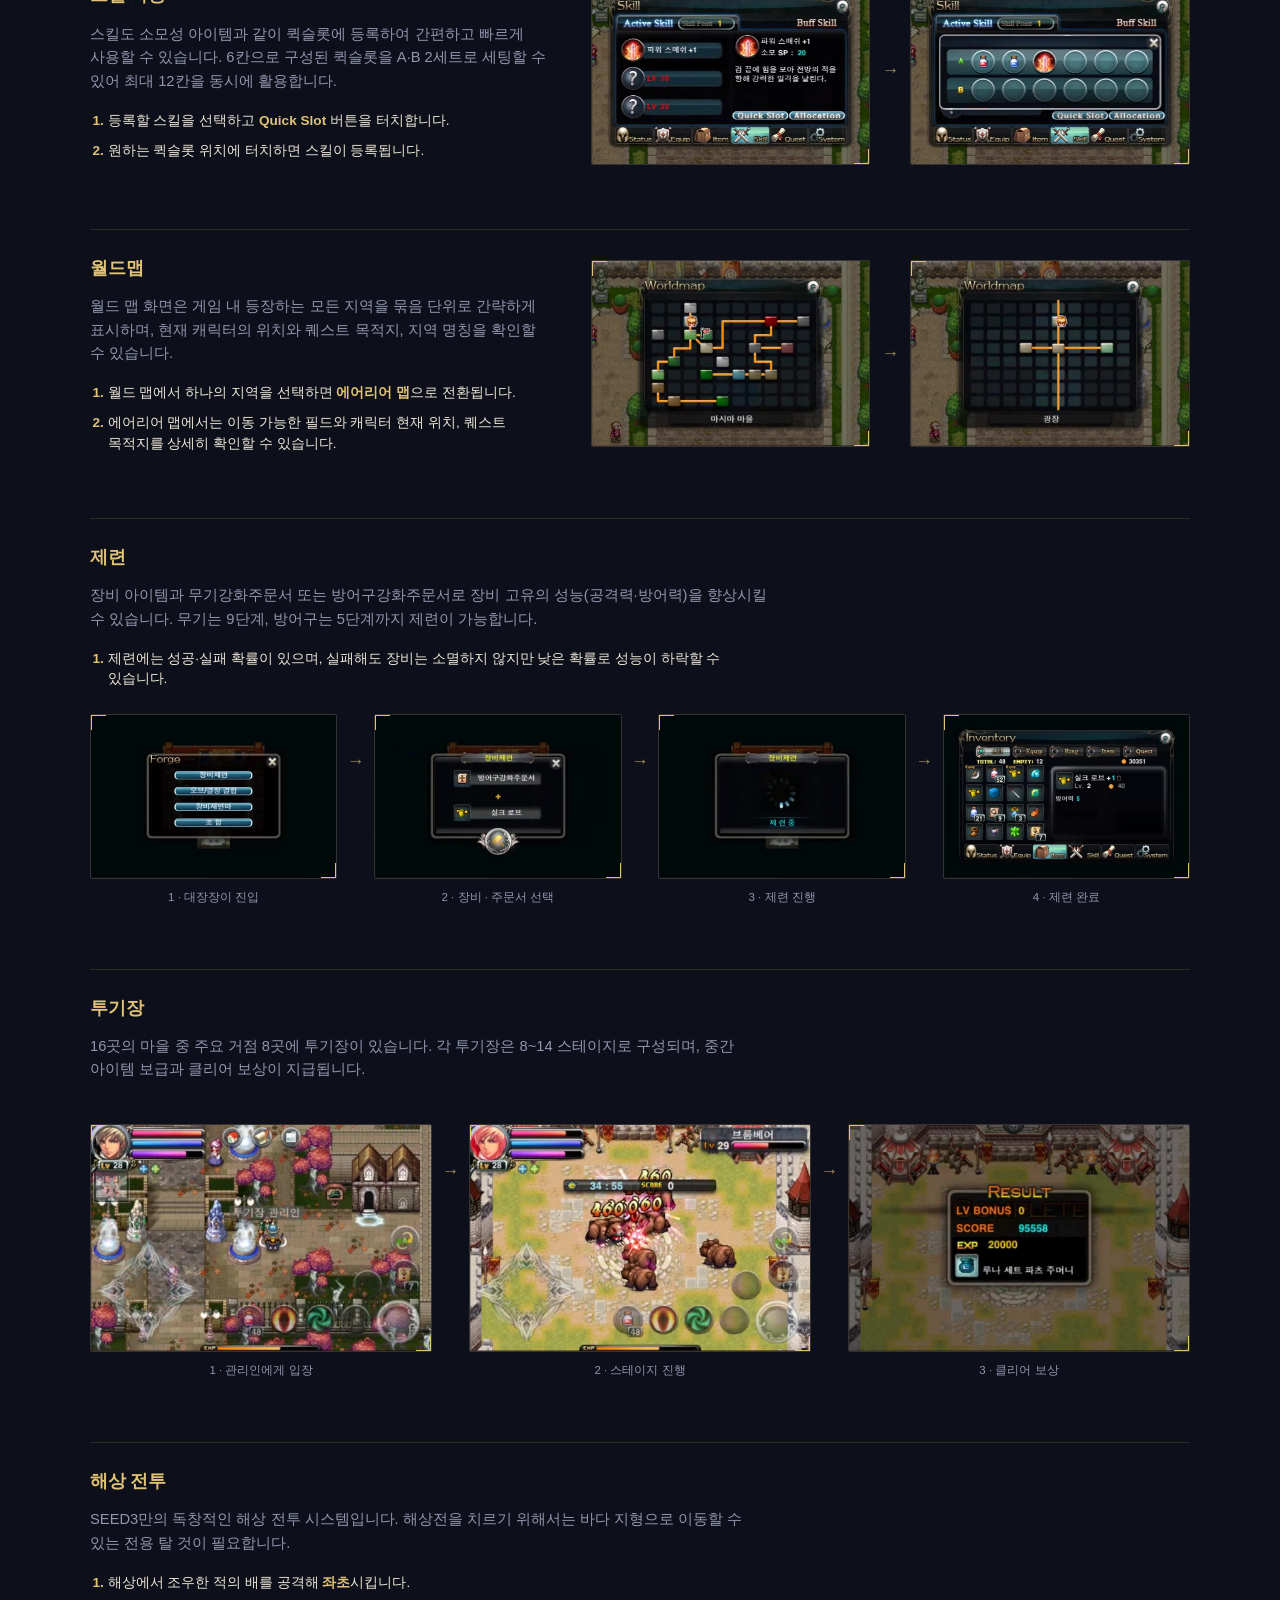
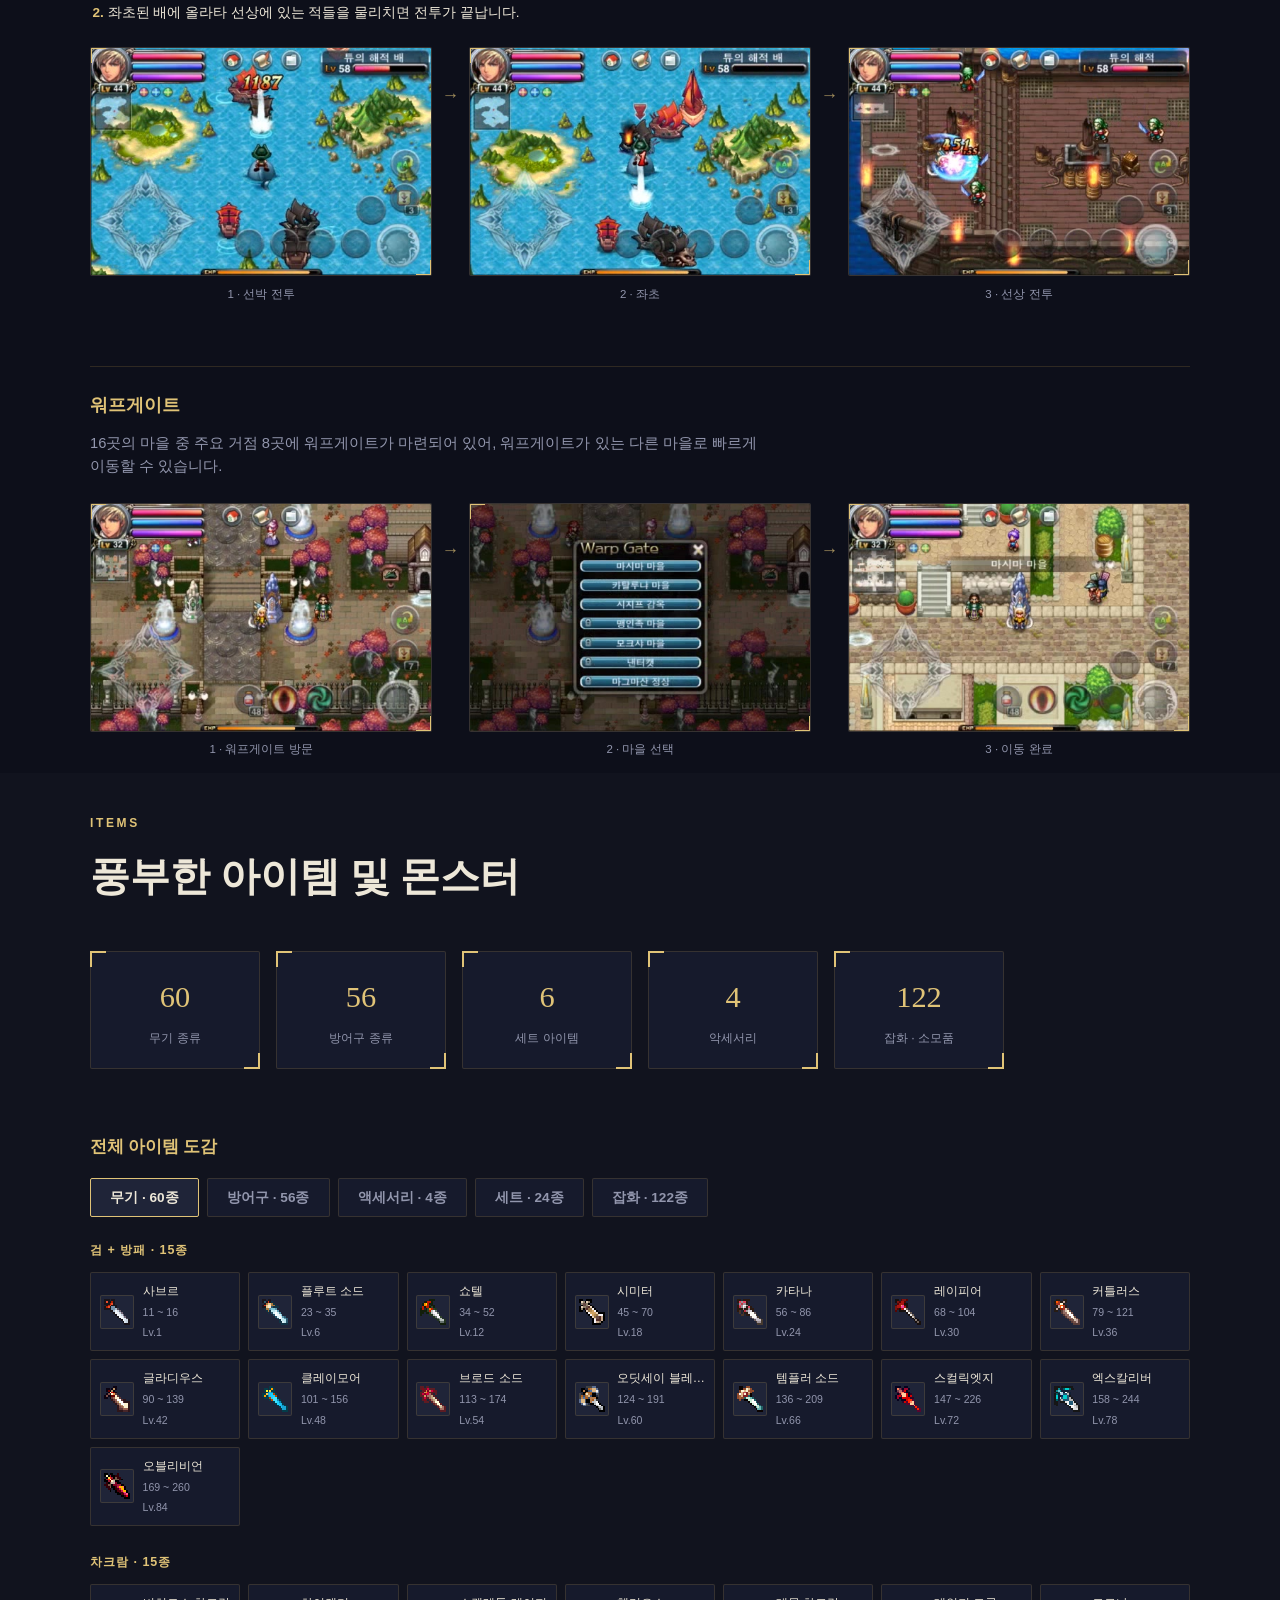
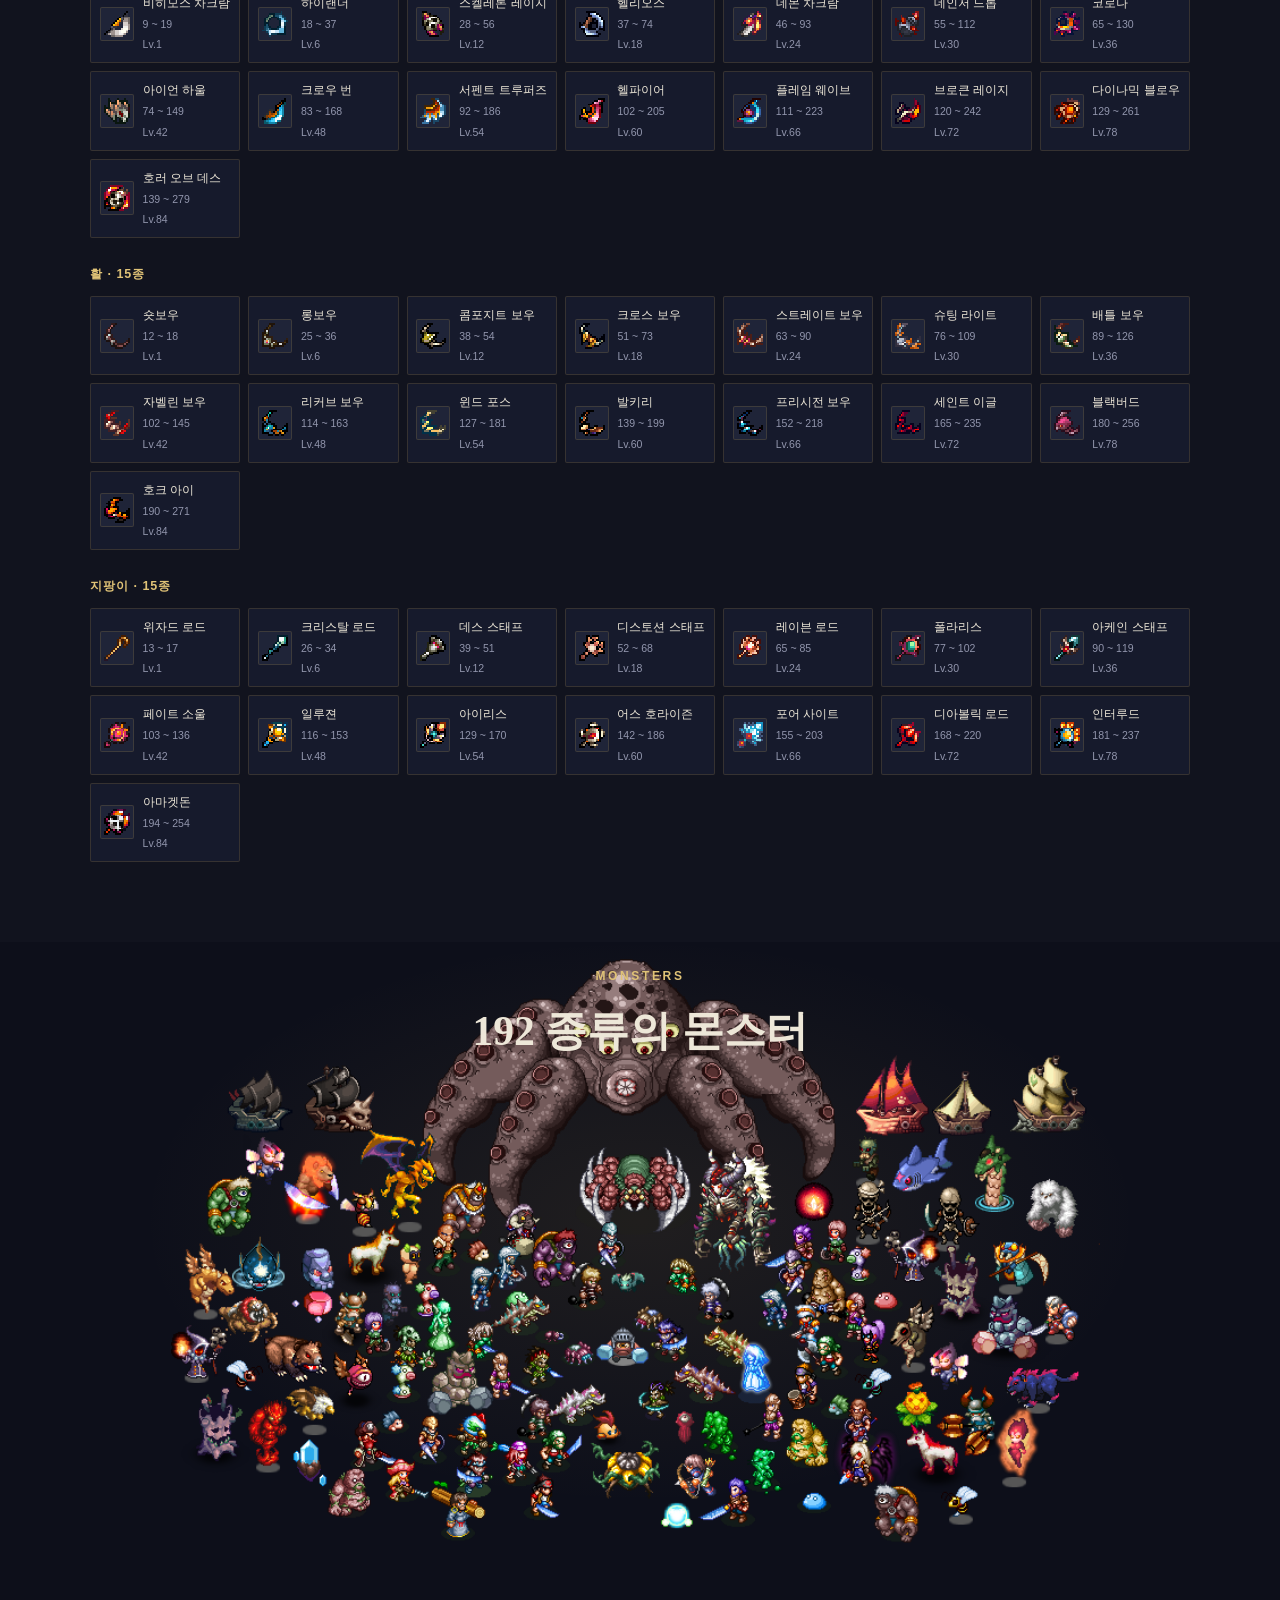
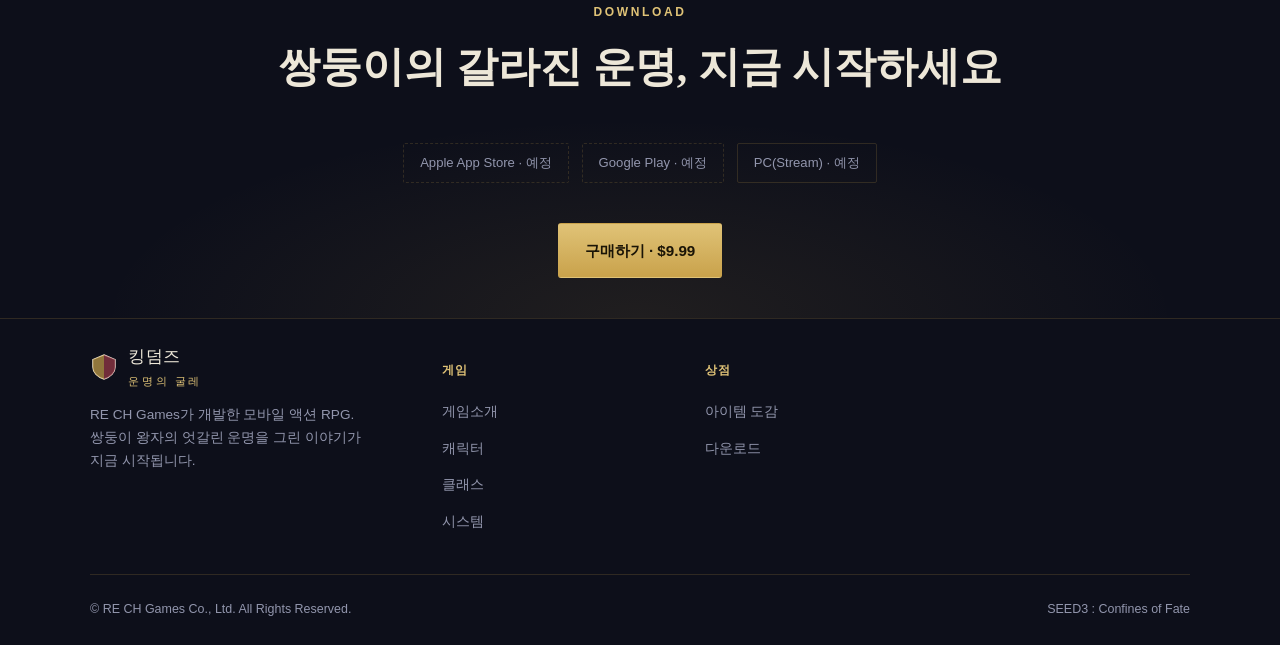
==== commit cd405774: "Tighten section spacing and update story copy Reduce bottom padding on the systems/items sections an" ====
--- a/index.html
+++ b/index.html
@@ -4,7 +4,7 @@
 <meta charset="UTF-8">
 <meta name="viewport" content="width=device-width, initial-scale=1.0">
 <title>SEED3: 운명의 굴레</title>
-<meta name="description" content="쌍둥이 왕자의 엇갈린 운명을 그린 모바일 액션 RPG 공식 소개 페이지">
+<meta name="description" content="쌍둥이 형제의 운명을 그린 모바일 액션 RPG 공식 소개 페이지">
 <link rel="stylesheet" href="css/style.css">
 </head>
 <body>
@@ -47,7 +47,7 @@
     <p class="eyebrow">RE CHGAMES · 모바일 액션 RPG</p>
     <h1 class="hero-title">SEED3<br><span>운명의 굴레</span></h1>
     <p class="hero-kicker">SEED3 : CONFINES OF FATE</p>
-    <p class="hero-copy">거센 비가 쏟아지던 밤, 왕비는 쌍둥이를 낳았다.<br>버려진 아이와 남겨진 아이 — 두 왕자의 엇갈린 운명이 시작된다.</p>
+    <p class="hero-copy">거센 비가 쏟아지던 밤, 왕비는 쌍둥이를 낳았다.<br>버려진 아이와 남겨진 아이 — 엇갈린 운명이 시작된다.</p>
     <div class="hero-actions">
       <a class="btn btn-primary" href="#download">구매하기 · $9.99</a>
       <a class="btn btn-outline" href="#about">자세히 알아보기</a>
@@ -89,11 +89,11 @@
     <div class="section-head reveal">
       <p class="eyebrow">ABOUT</p>
       <h2>두 갈래로 갈라진, 하나의 운명</h2>
-      <p class="lede">쌍둥이 왕자로 태어난 두 소년의 서로 다른 운명을 그린 액션 RPG.</p>
+      <p class="lede">쌍둥이 형제로 태어난 두 소년의 서로 다른 운명을 그린 액션 RPG.</p>
     </div> 
     <div class="about-grid">
       <ul class="about-list reveal">
-        <li><span class="mark">Ⅰ</span><span>쌍둥이 왕자의 엇갈린 운명을 그린 ACTION RPG</span></li>
+        <li><span class="mark">Ⅰ</span><span>쌍둥이 형제의 엇갈린 운명을 그린 ACTION RPG</span></li>
         <li><span class="mark">Ⅱ</span><span>나이트 · 워리어 · 아처 · 위자드, 차별화된 4종 직업</span></li>
         <li><span class="mark">Ⅲ</span><span>콤보 공격 · 폭주 시스템으로 완성한 타격감</span></li>
         <li><span class="mark">Ⅳ</span><span>메인 퀘스트와 서브 퀘스트로 이어지는 다채로운 여정</span></li>
@@ -103,7 +103,7 @@
         <h3>SYNOPSIS</h3>       
         <p>거센 비가 쏟아지던 어느 날, 마시마 왕의 왕비는 쌍둥이를 낳는다. 왕국의 신녀 '펠라'는 불길한 징조라 여겨 한 아이를 버리기를 권하고, 나약한 왕은 그 말을 따른다.</p>
         <p>충직한 신하 '벨퍽스'는 버려질 아이를 몰래 데리고 도주하지만 펠라에게 발각되어 절벽 아래로 떨어지고 만다. 홀로 살아남은 아이는 늑대 무리 속에서 '미하일'이라는 이름의 정예병으로 자라난다.</p>
-        <p>서로 쌍둥이였음을 모른 채 왕국에 남겨진 아이 '카를'은 어엿한 왕자로 성장한다.</p>
+        <p></p>
       </div>
     </div>
   </div>
@@ -124,7 +124,7 @@
         <div class="body">
           <p class="char-role">주인공</p>
           <h3>미하일</h3>
-          <p>왕자 '카를'과 쌍둥이로 태어났지만 불길한 징조로 여긴 신녀에 의해 버려져 늑대의 품에서 자란다. 세상 물정엔 서툴지만 호기심이 많고, 무예에 능해 마시마 왕국의 정예병이 된다.</p>
+          <p>쌍둥이로 태어났지만 불길한 징조로 여긴 신녀에 의해 버려져 늑대의 품에서 자란다. 세상 물정엔 서툴지만 호기심이 많고, 무예에 능해 마시마 왕국의 정예병이 된다.</p>
         </div>
       </article>
       <article class="char-card karle has-art frame reveal">
@@ -133,9 +133,9 @@
         </div>
         <div class="glow" aria-hidden="true"></div>
         <div class="body">
-          <p class="char-role">쌍둥이 왕자</p>
+          <p class="char-role">마시마 왕국의 왕자</p>
           <h3>카를</h3>
-          <p>미하일과 함께 쌍둥이로 태어나 왕자로 성장한다. 온화한 성격이지만 침착하고 치밀하며, 왕국의 미래를 진심으로 걱정하는 왕자다운 면모를 지녔다. </p>
+          <p>온화한 성격이지만 침착하고 치밀하며, 왕국의 미래를 진심으로 걱정하는 왕자다운 면모를 지녔다. </p>
         </div>
       </article>
     </div>
--- a/css/style.css
+++ b/css/style.css
@@ -281,7 +281,7 @@
 @media (max-width:520px){ .class-grid{ grid-template-columns:1fr; } }
 
 /* ---------- systems ---------- */
-.systems{ padding-block:var(--sp-4); }
+.systems{ padding-top:var(--sp-4); padding-bottom:var(--sp-2); }
 .system-grid{ display:grid; grid-template-columns:repeat(3,1fr); gap:var(--sp-3); }
 .system-card{ padding:var(--sp-3); border-top:2px solid var(--gold-soft); background:var(--surface); }
 .system-card:nth-child(3n+2){ border-top-color:var(--crimson-soft); }
@@ -340,7 +340,7 @@
 }
 
 /* ---------- items ---------- */
-.items{ padding-block:var(--sp-4); background:rgba(255,255,255,.015); }
+.items{ padding-top:var(--sp-4); padding-bottom:var(--sp-2); background:rgba(255,255,255,.015); }
 .stat-grid{ display:grid; grid-template-columns:repeat(6,1fr); gap:var(--sp-2); margin-bottom:var(--sp-5); }
 .stat-tile{ padding:1.2rem 1rem; text-align:center; }
 .stat-tile .num{ font-family:var(--font-display); font-size:1.9rem; font-variant-numeric:tabular-nums; color:var(--gold-soft); }
@@ -442,7 +442,7 @@
 /* ---------- monster dex banner ---------- */
 .monster-dex{
   position:relative; min-height:620px;
-  padding-block:var(--sp-6);
+  padding-top:var(--sp-3); padding-bottom:var(--sp-6);
   text-align:center;
   background-color:var(--bg);
   background-image:
@@ -469,7 +469,7 @@
 .platform-badge.soon{ border-style:dashed; }
 
 /* ---------- footer ---------- */
-footer{ border-top:1px solid var(--line); padding-block:var(--sp-5); }
+footer{ border-top:1px solid var(--line); padding-block:var(--sp-3); }
 .footer-grid{ display:grid; grid-template-columns:1.4fr 1fr 1fr 1fr; gap:var(--sp-4); margin-bottom:var(--sp-4); }
 .footer-brand p{ color:var(--muted); font-size:.85rem; margin-top:.8rem; max-width:280px; }
 .footer-col h4{ font-size:.78rem; letter-spacing:.1em; text-transform:uppercase; color:var(--gold-soft); margin-bottom:1rem; }
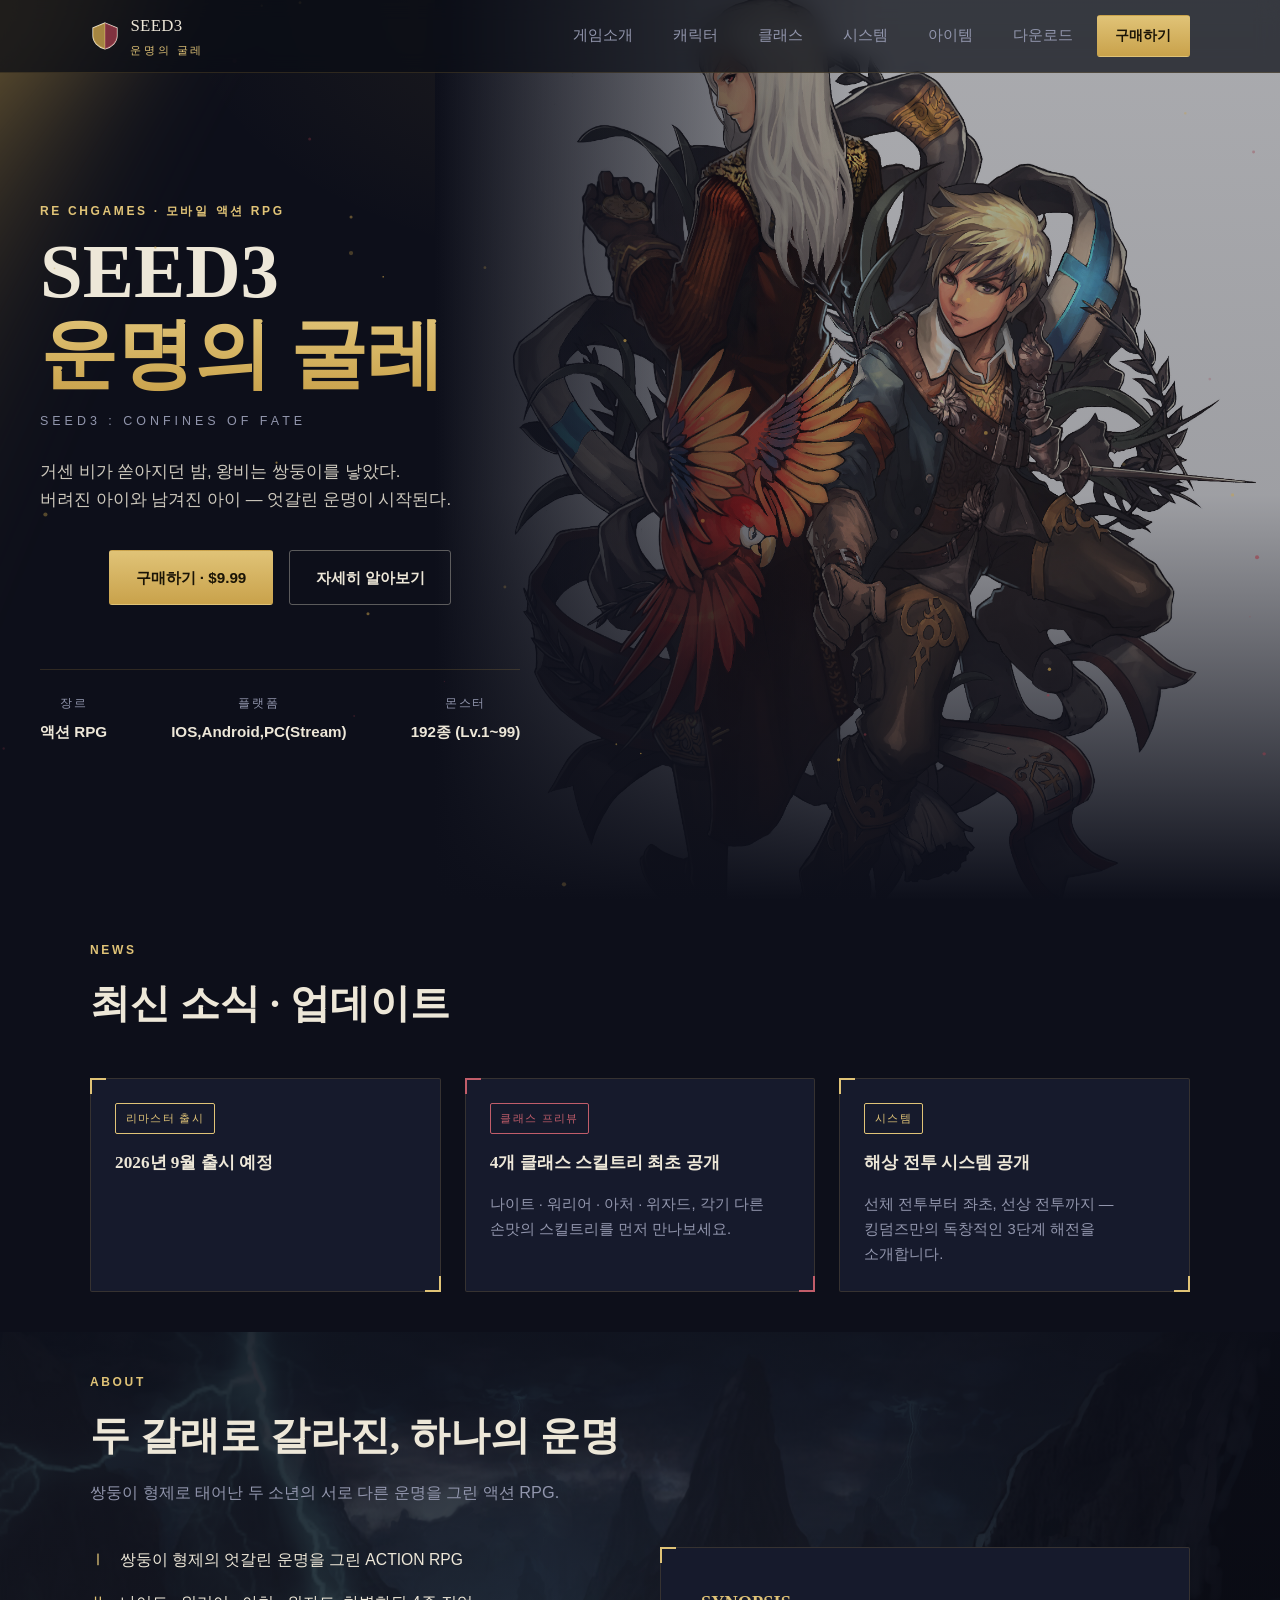
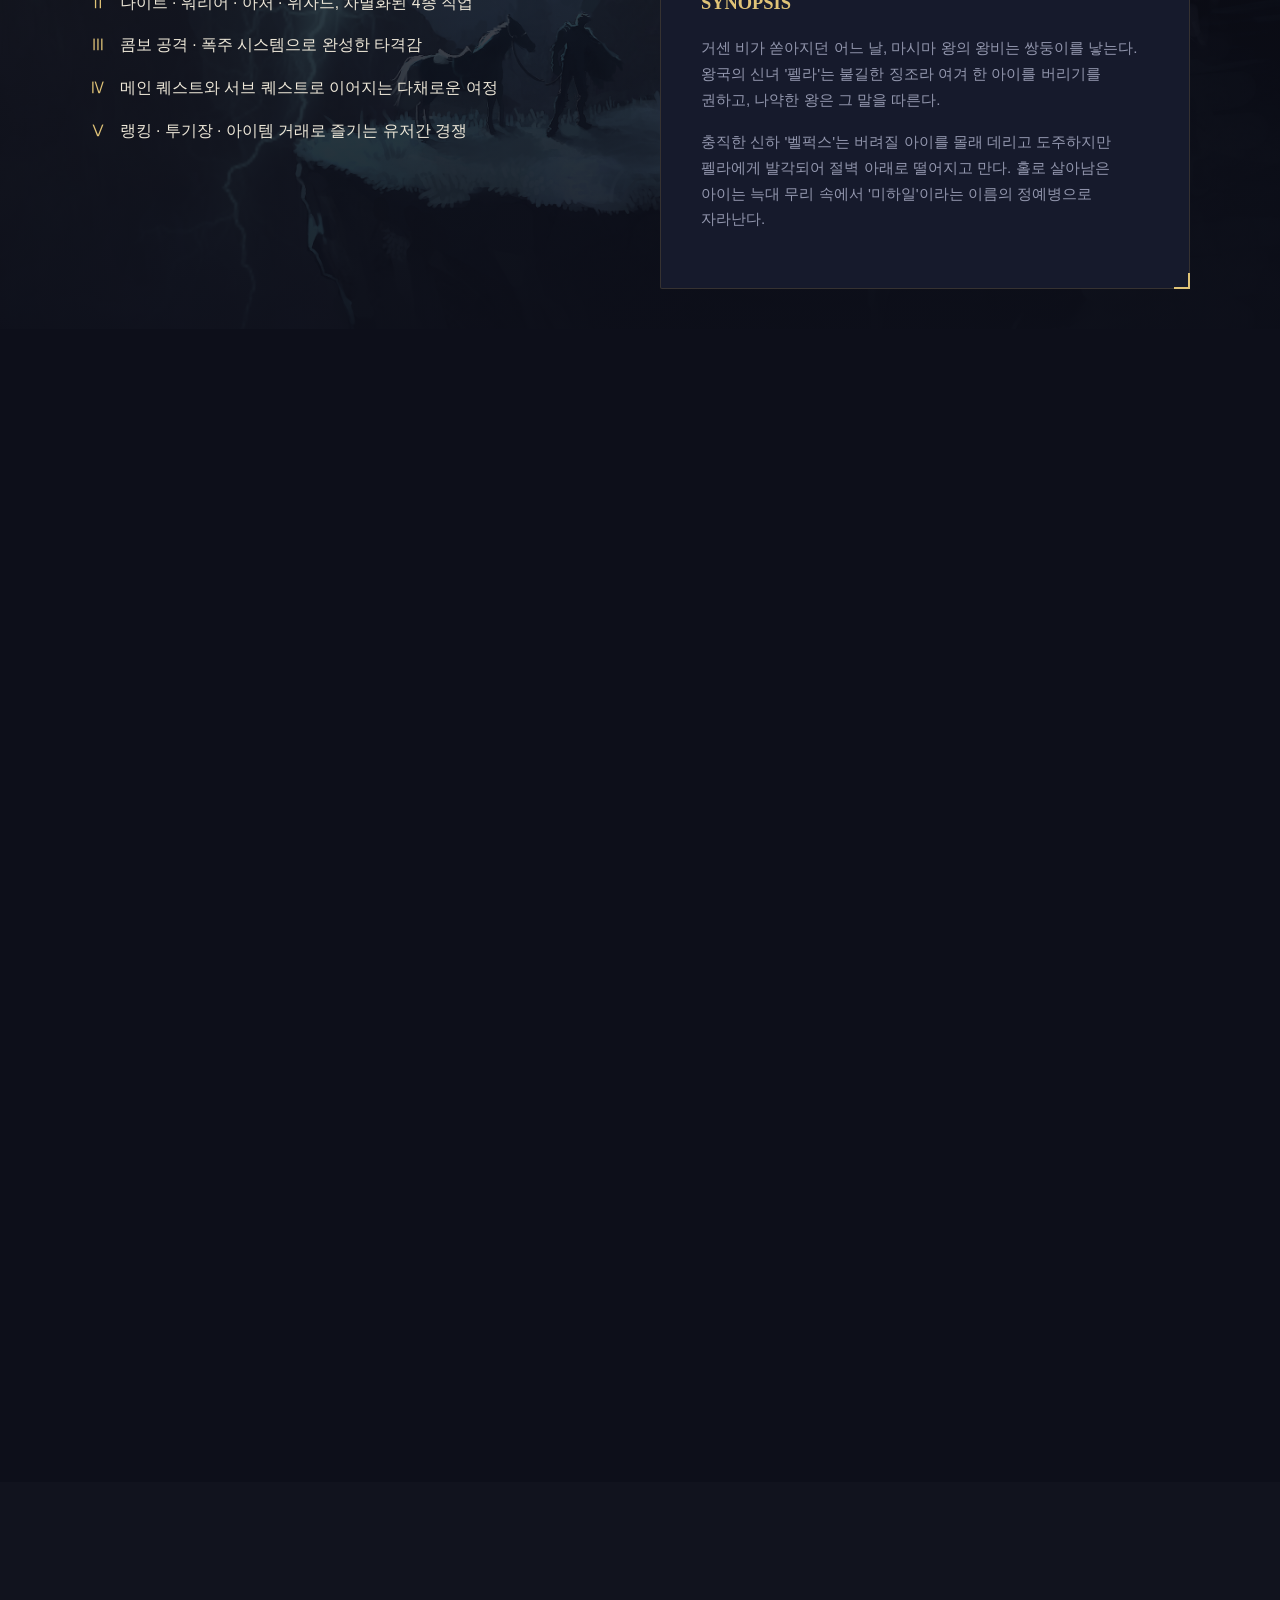
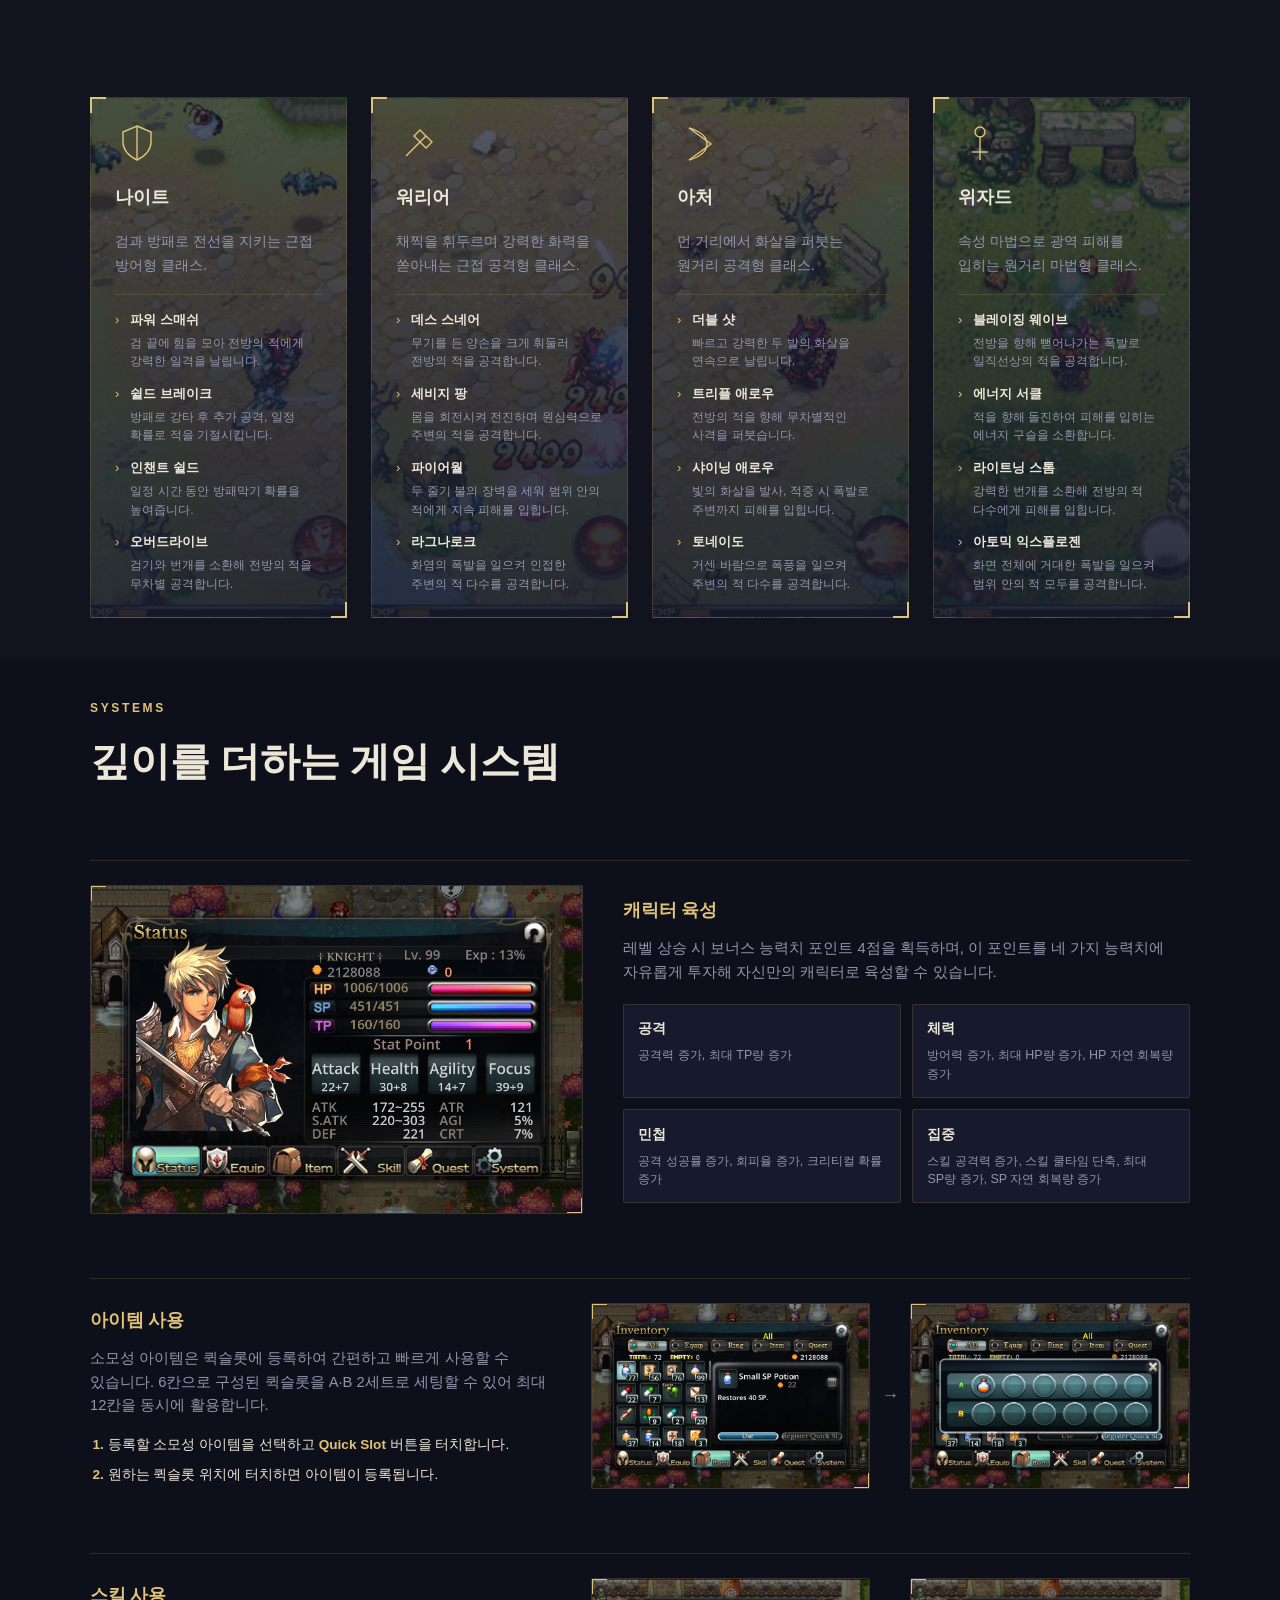
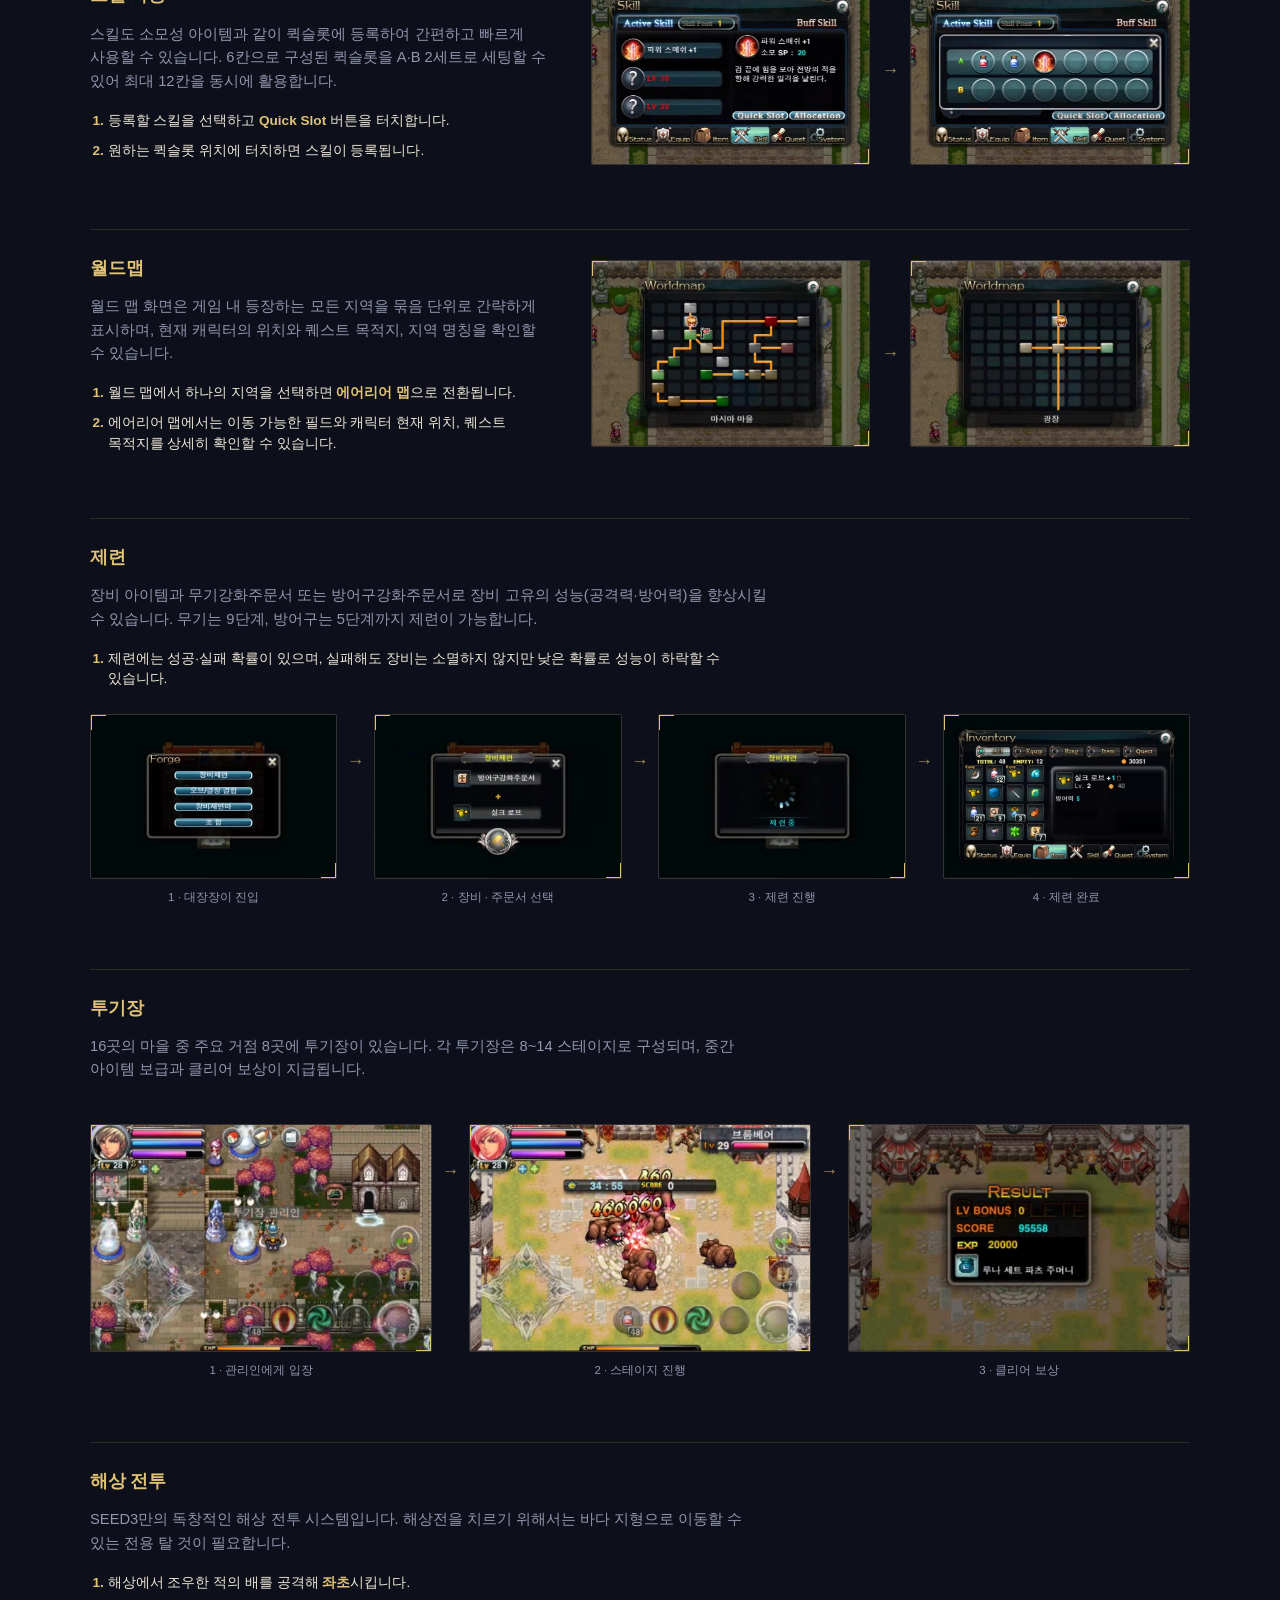
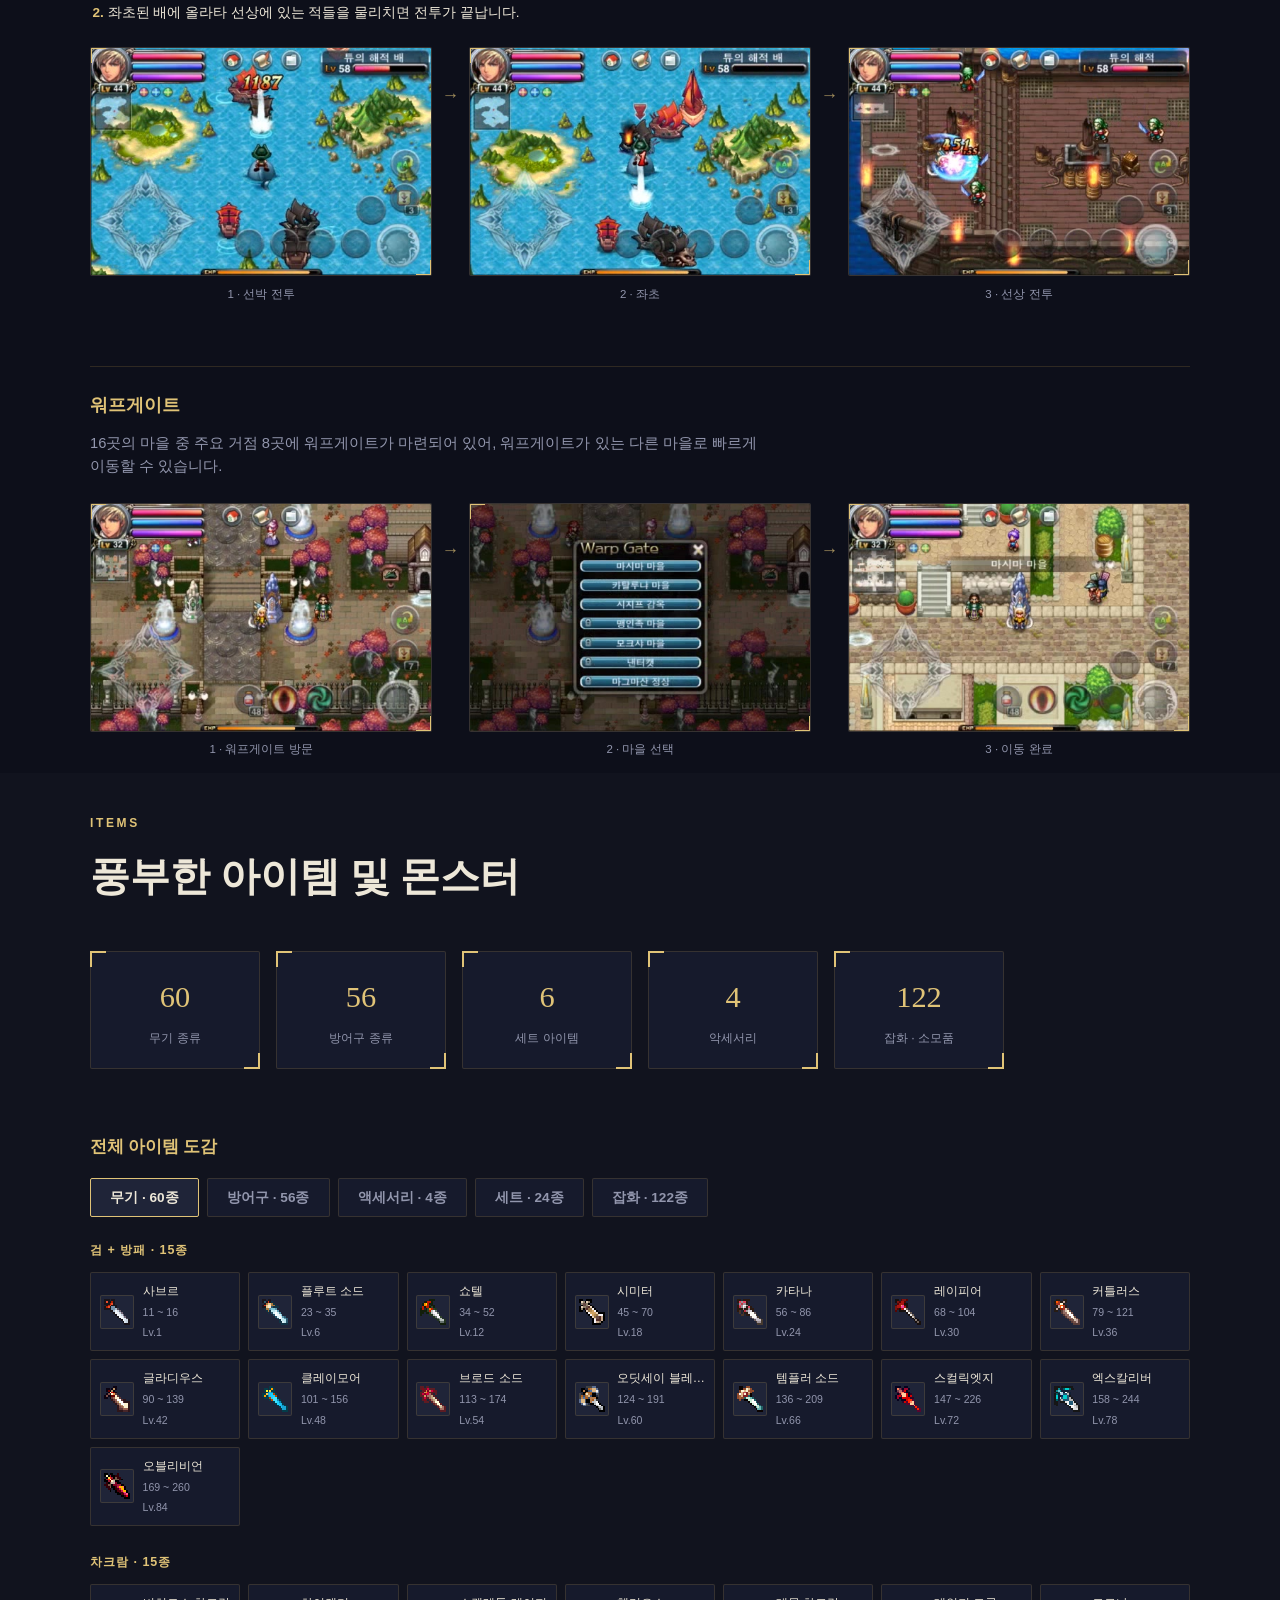
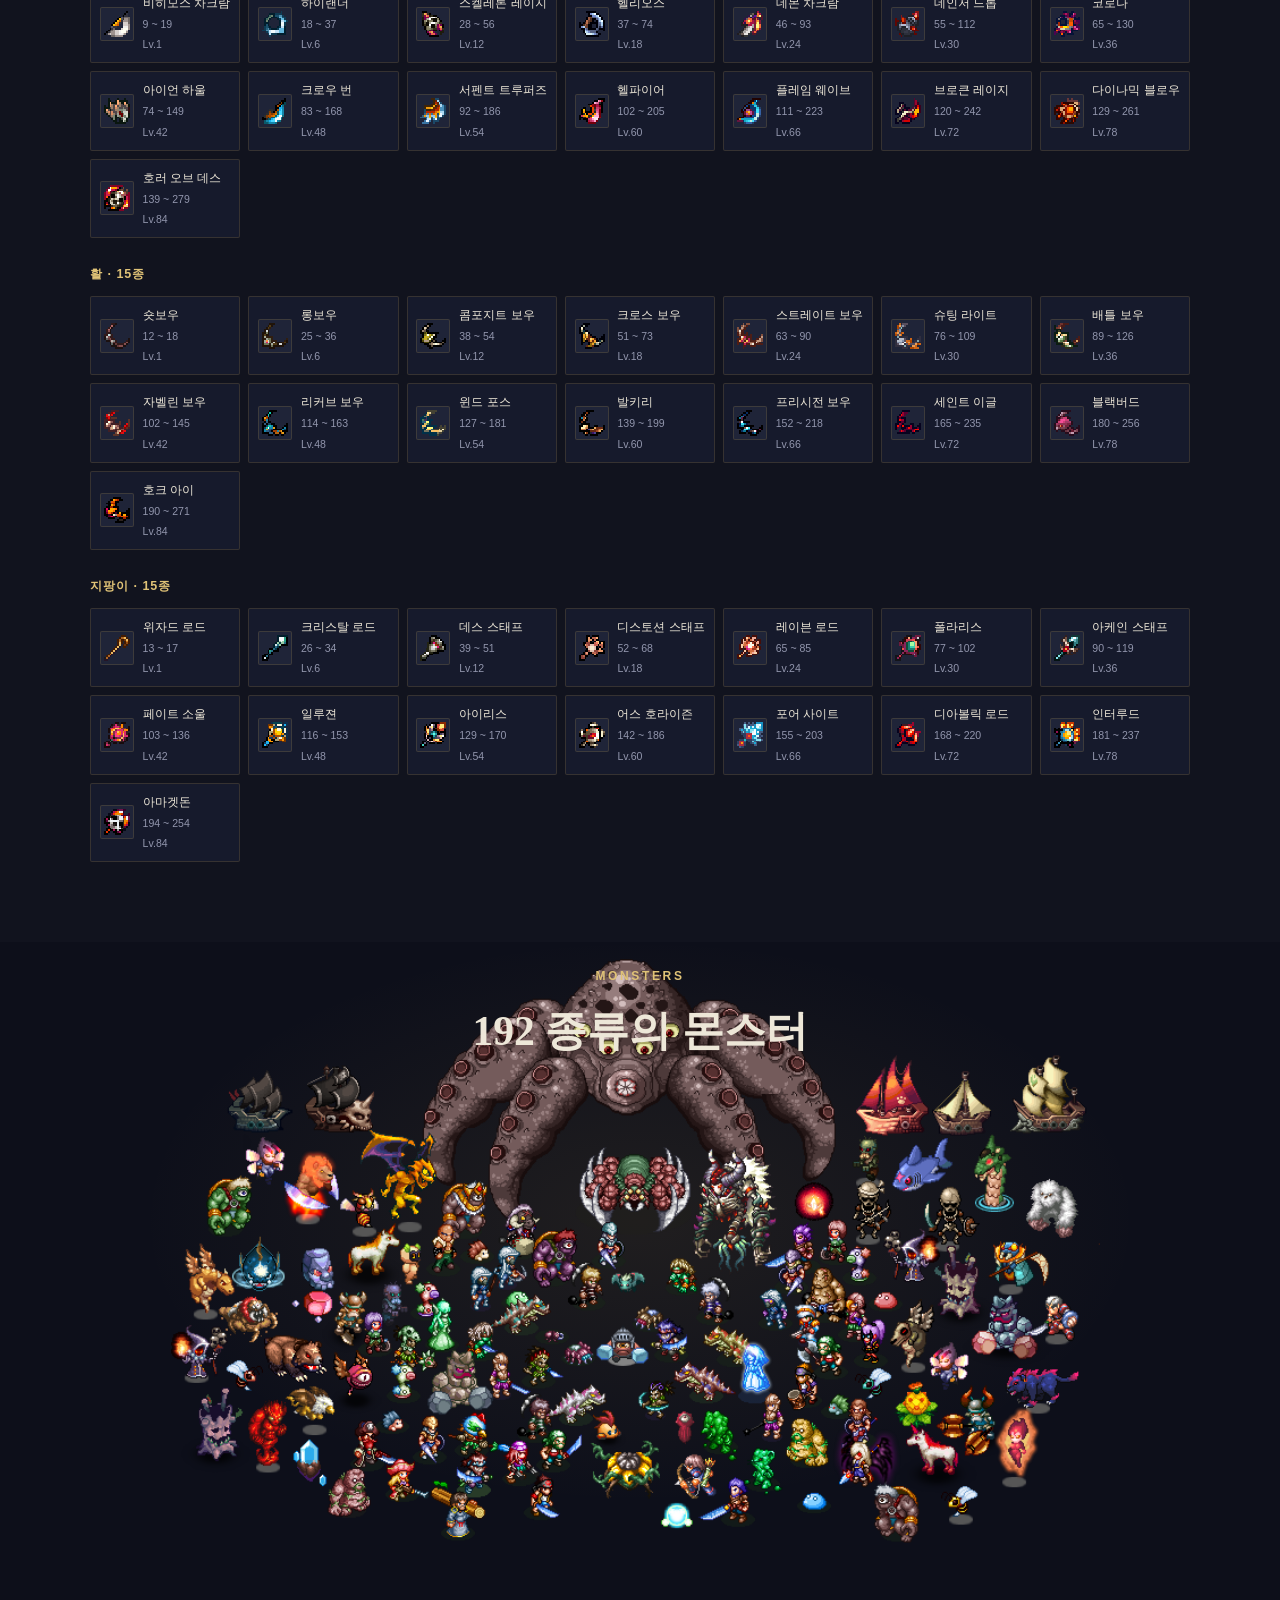
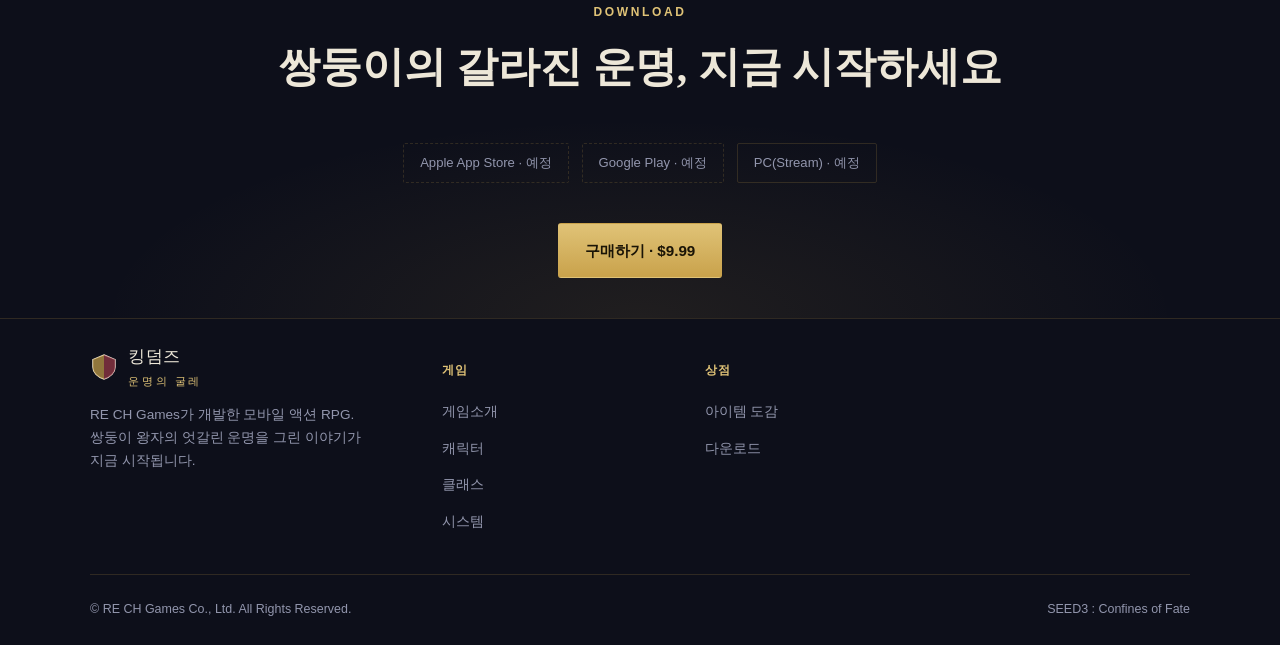
==== commit 65646eb7: "Remove pre-registration reward blurb from news card Co-Authored-By: Claude Sonnet 5 <noreply@anthrop" ====
--- a/index.html
+++ b/index.html
@@ -69,7 +69,7 @@
     <article class="news-card frame">
       <span class="news-tag">리마스터 출시 </span>        
       <h3>2026년 9월 출시 예정</h3>
-      <p>출시를 기념해 사전예약자 전원에게 8개 거점 마을의 게이트석을 지급합니다.</p>
+      <p></p>
     </article>
     <article class="news-card frame accent-crimson">
       <span class="news-tag" style="border-color:var(--crimson-soft);color:var(--crimson-soft)">클래스 프리뷰</span>
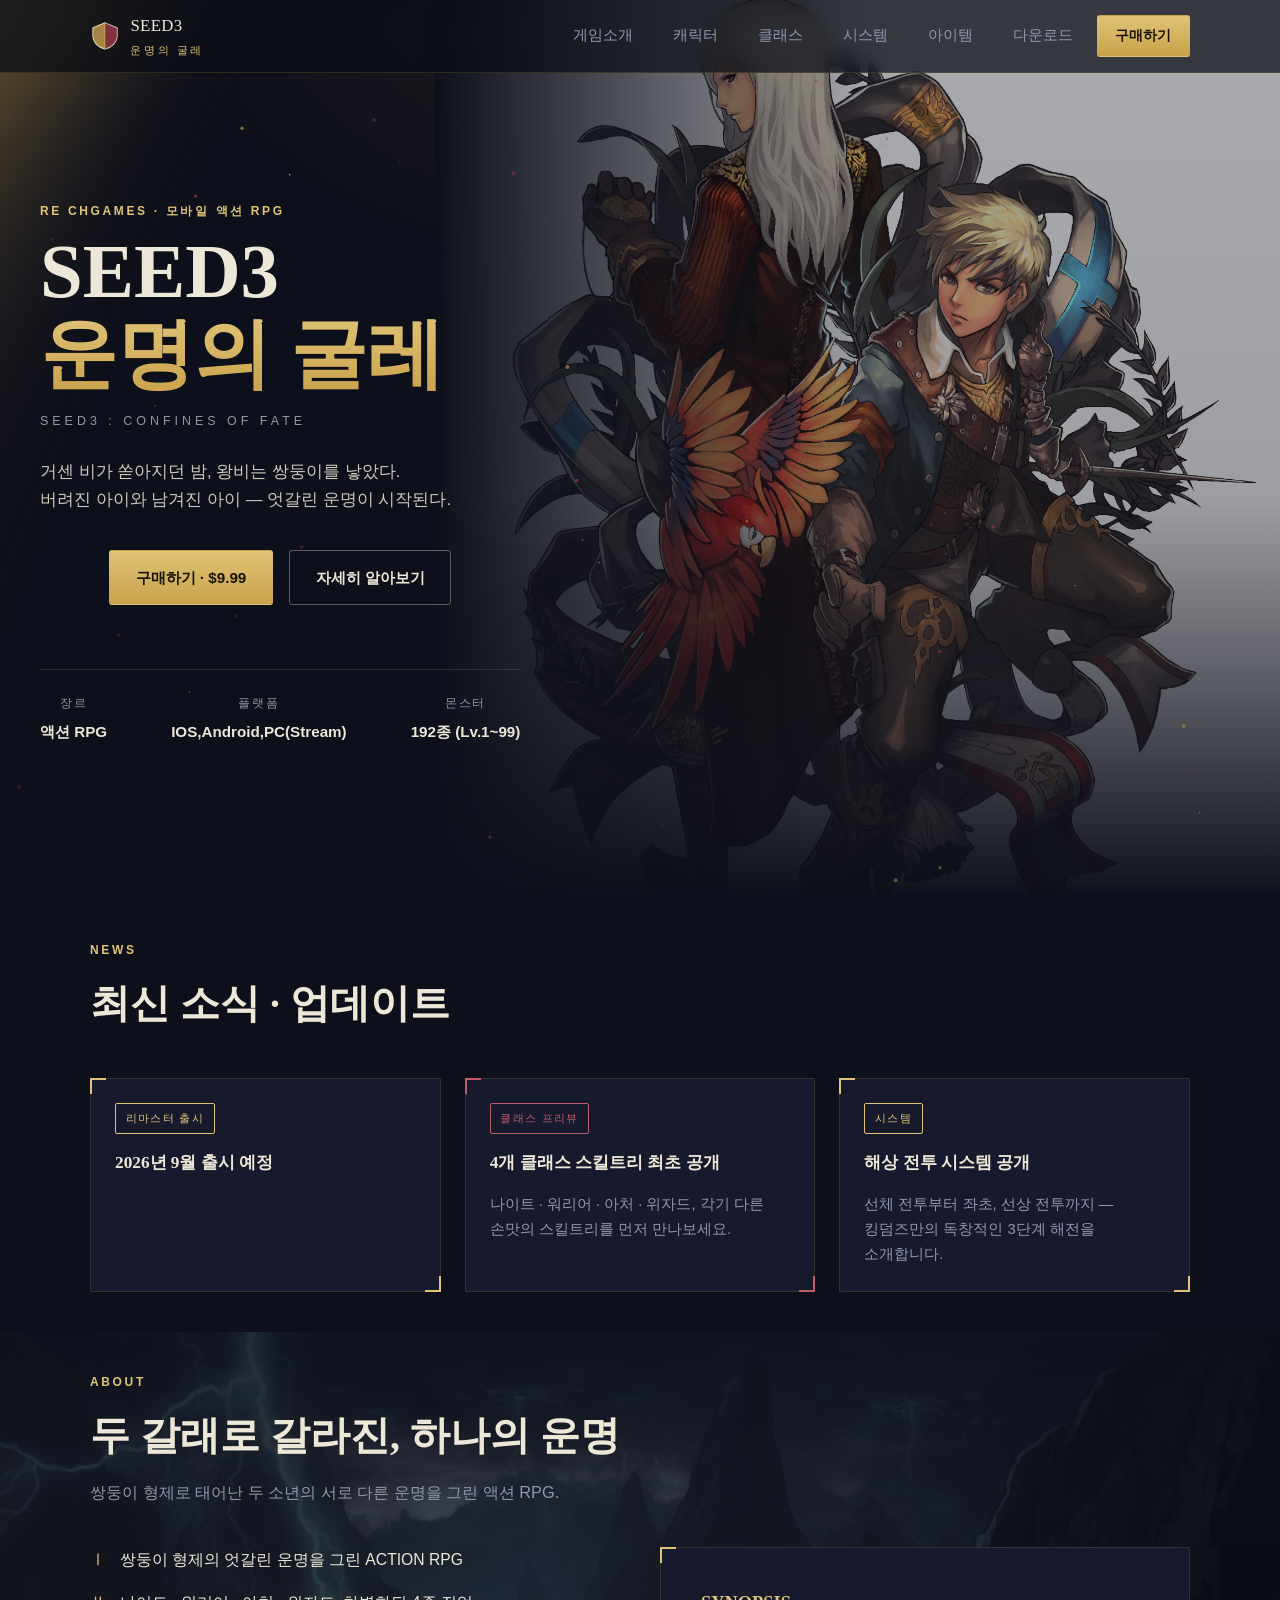
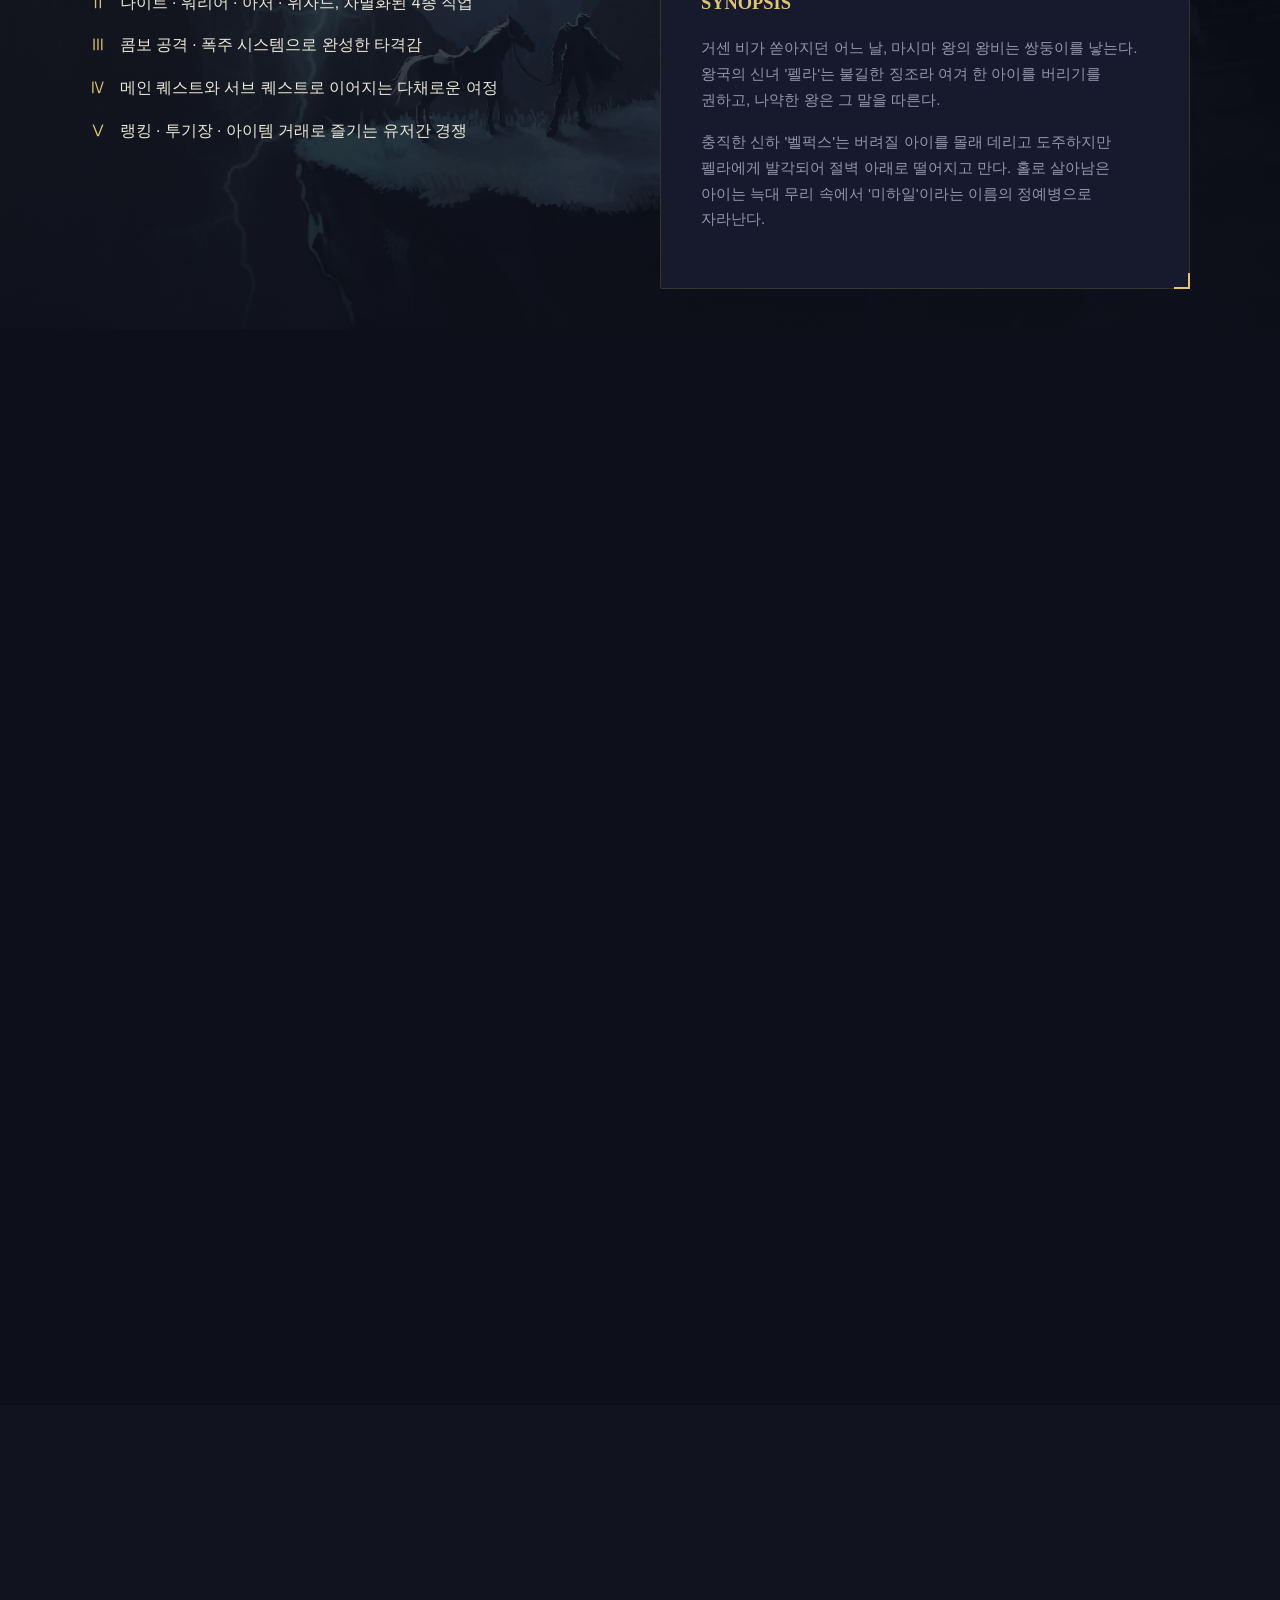
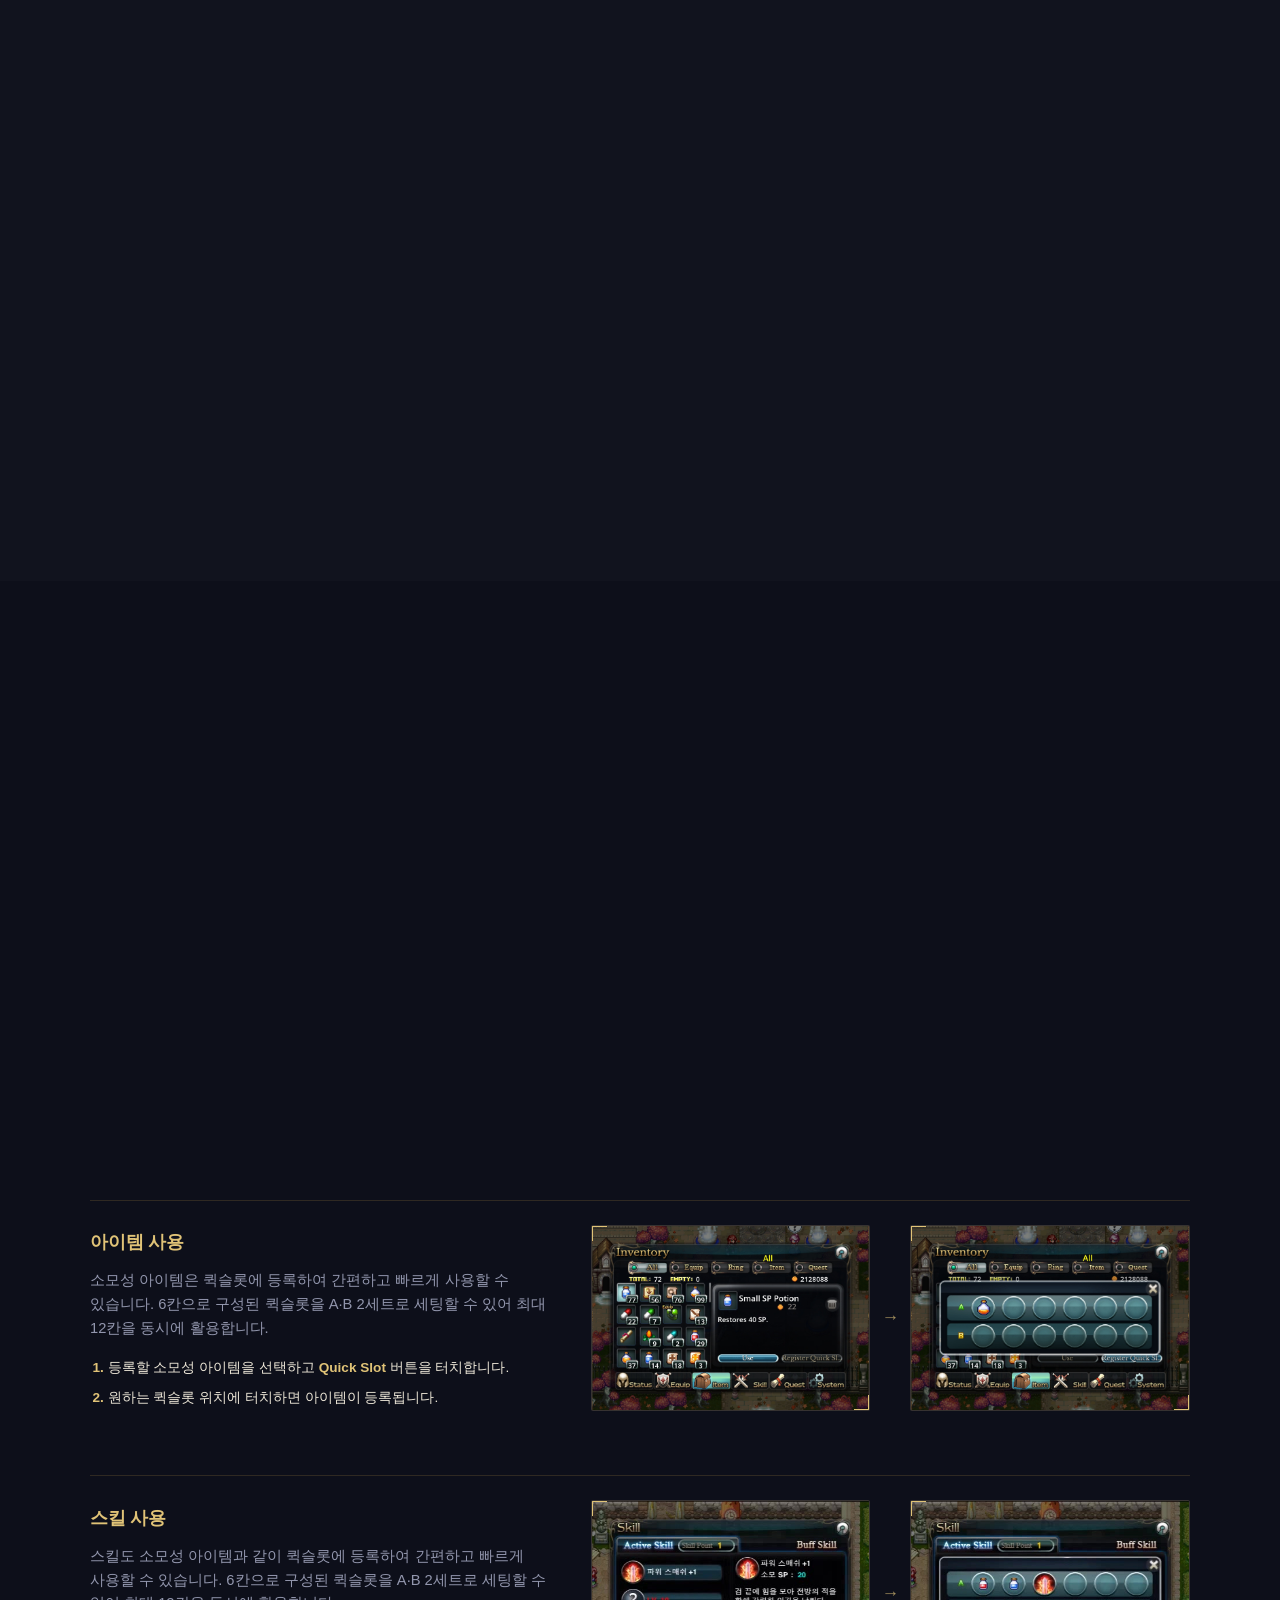
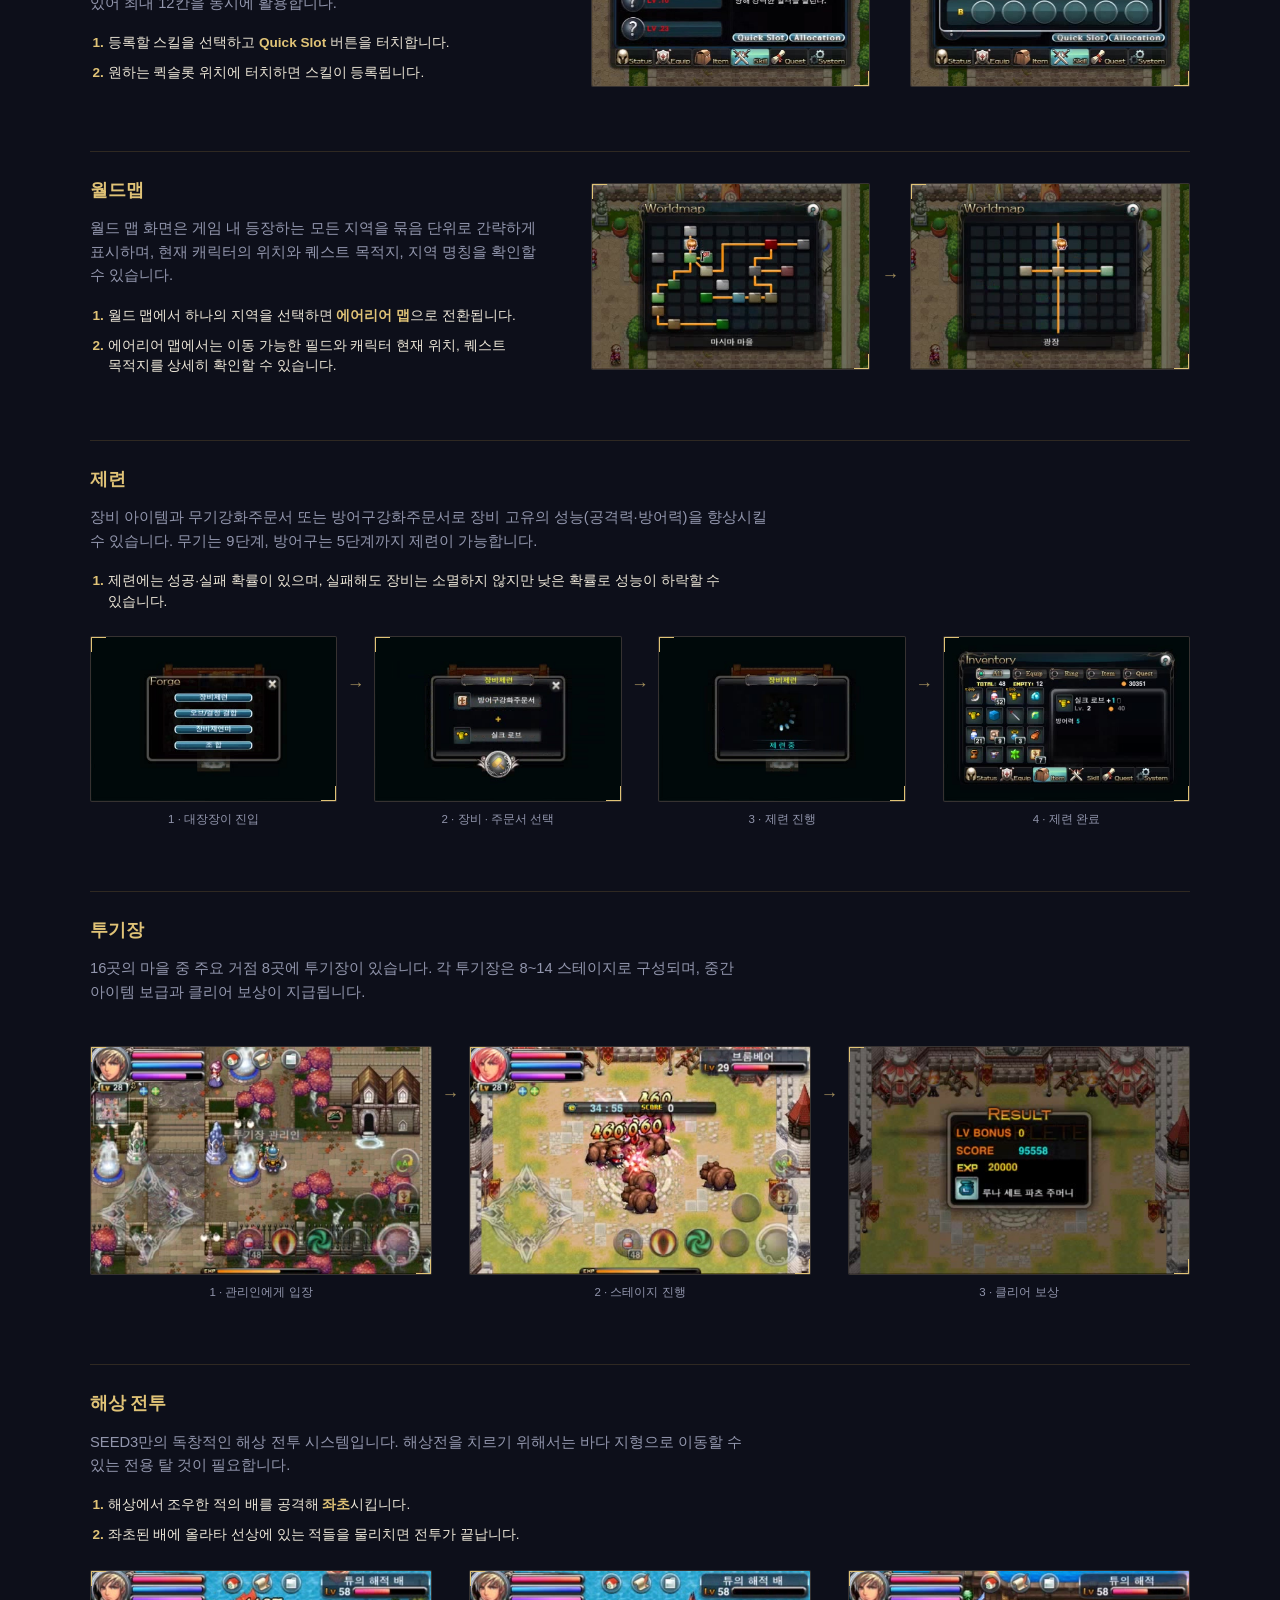
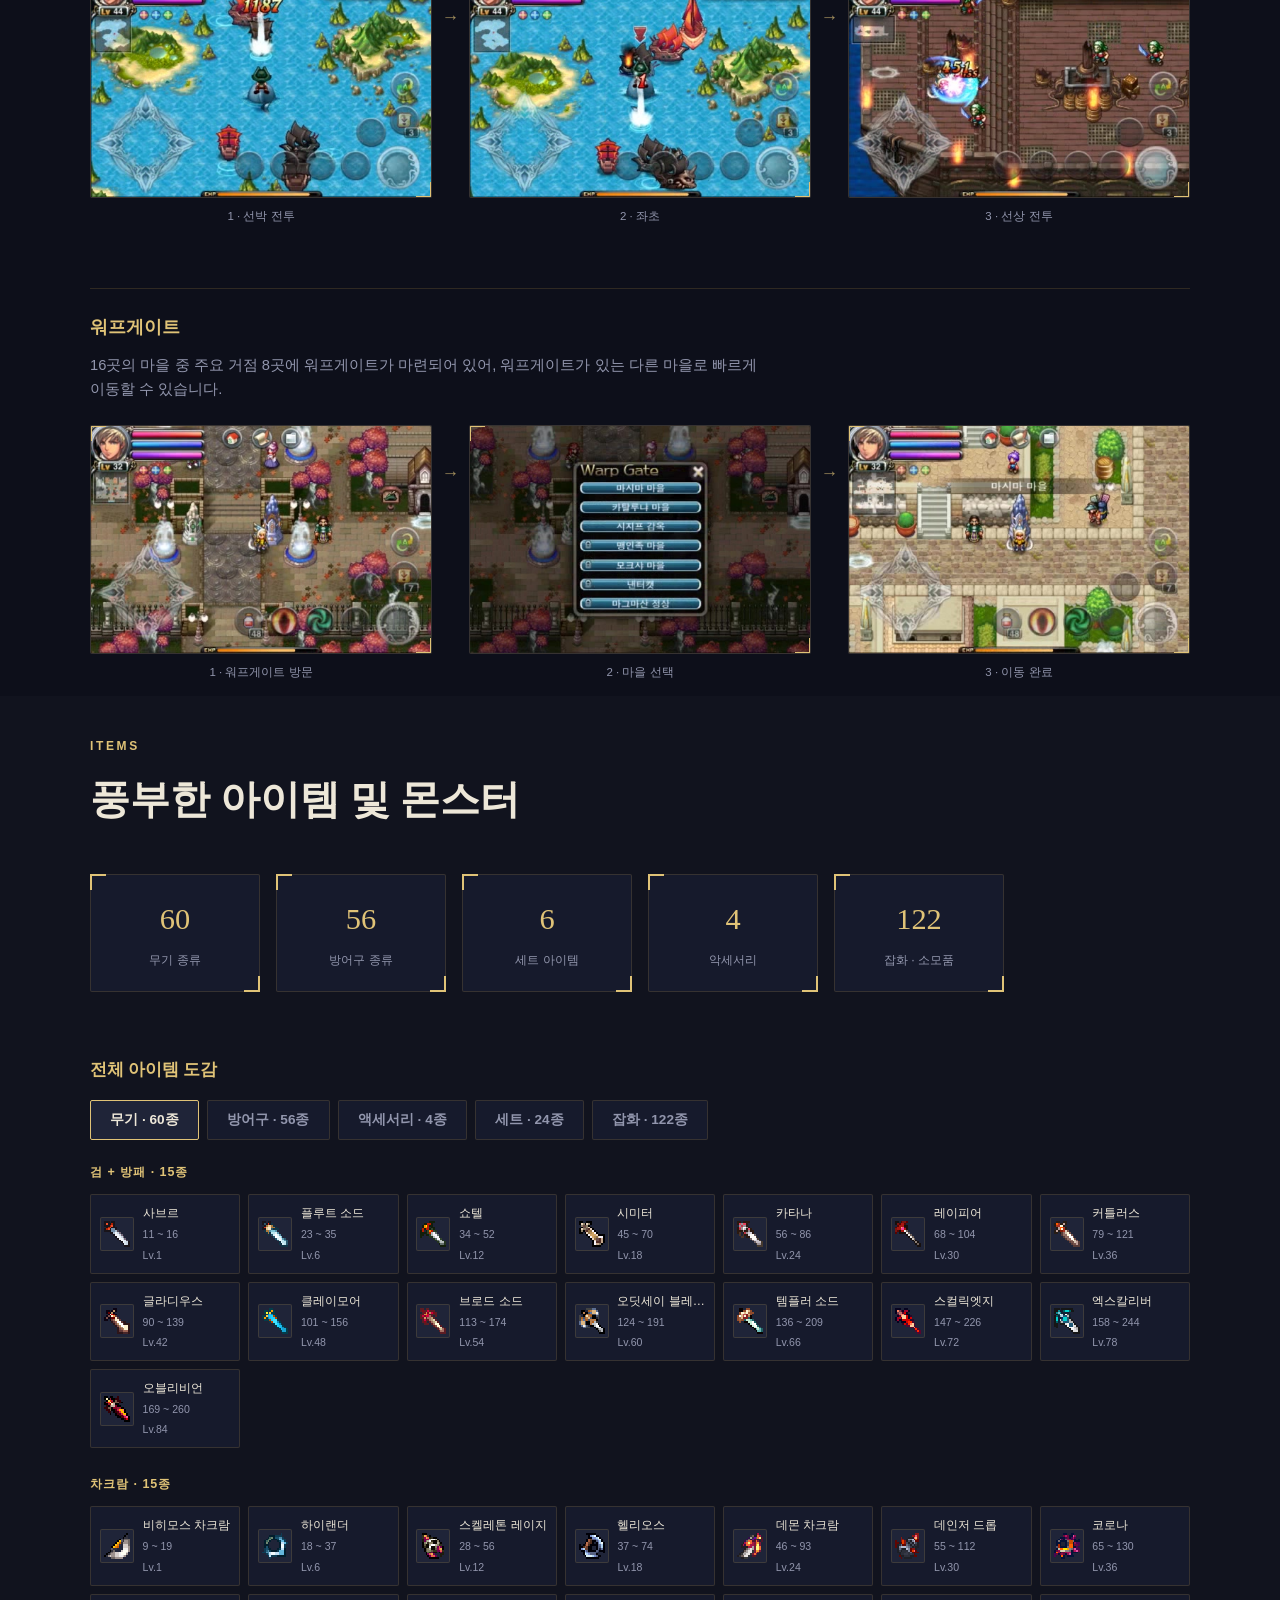
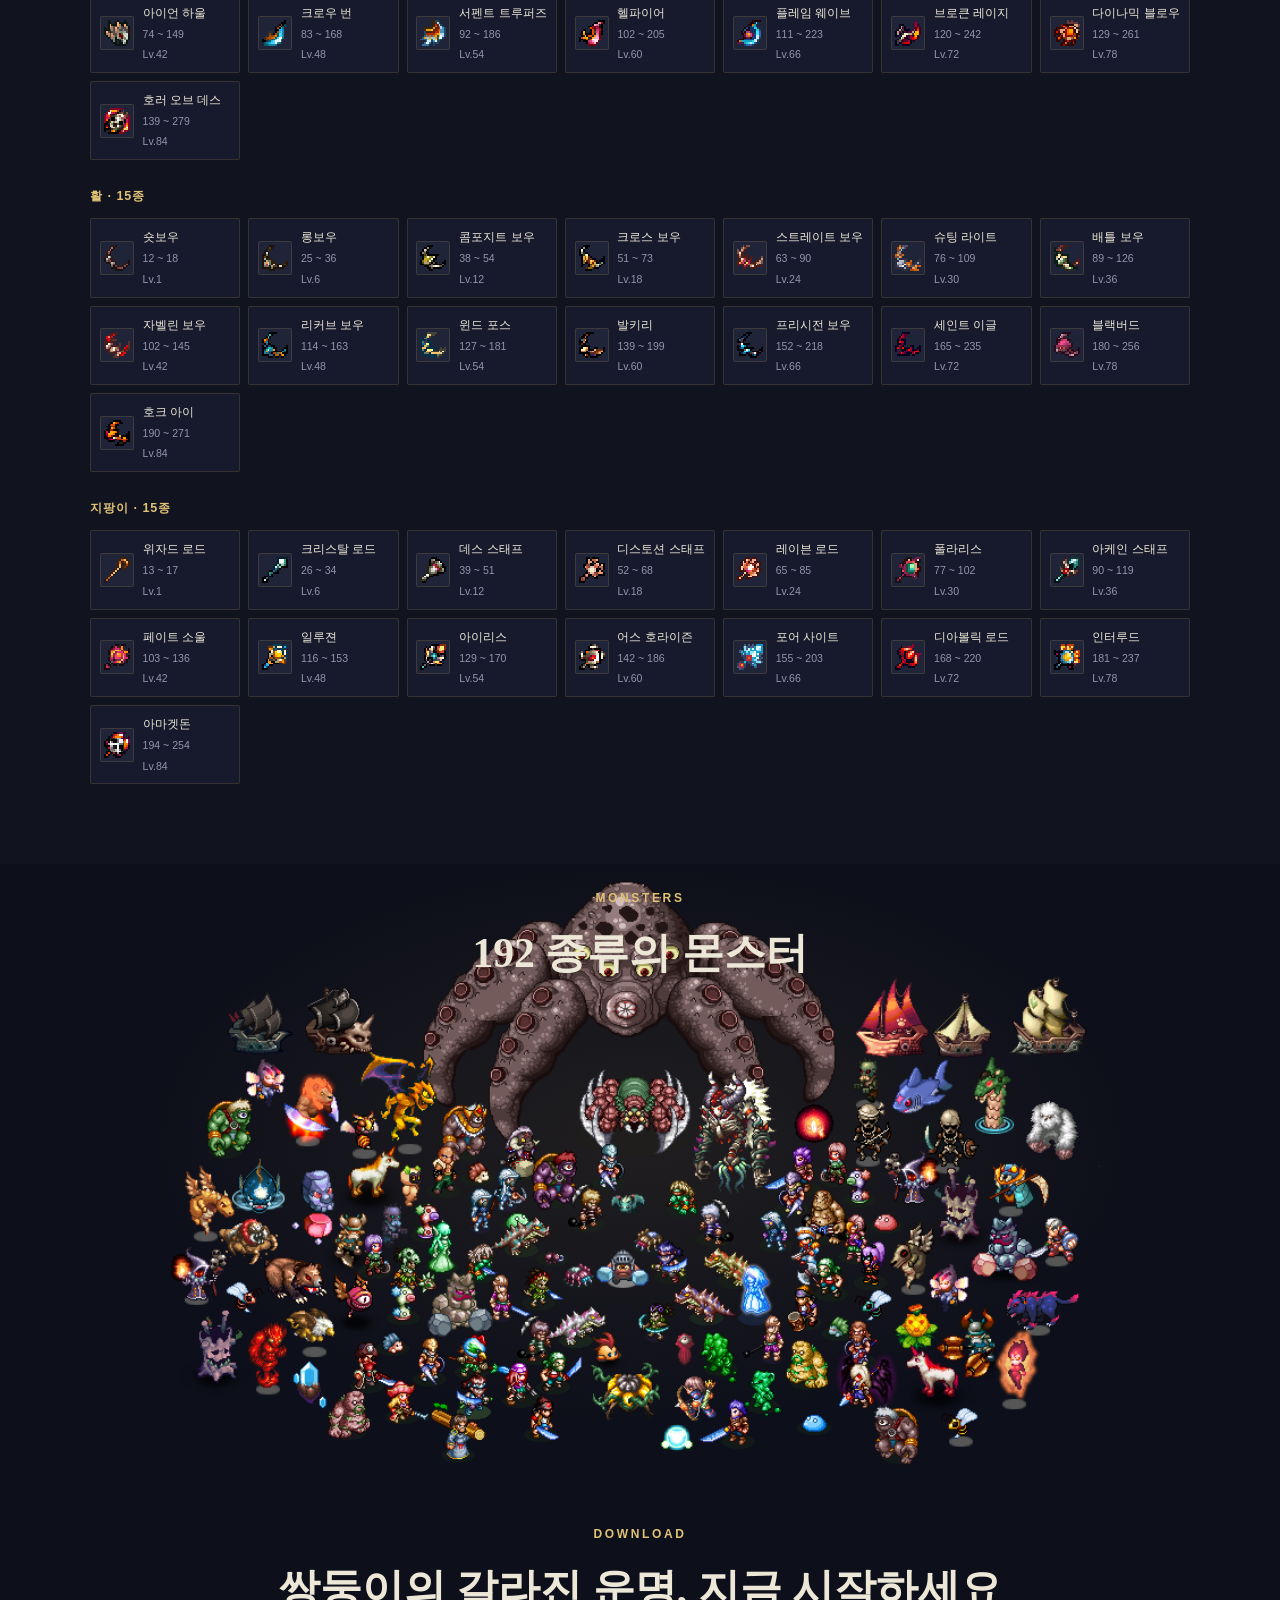
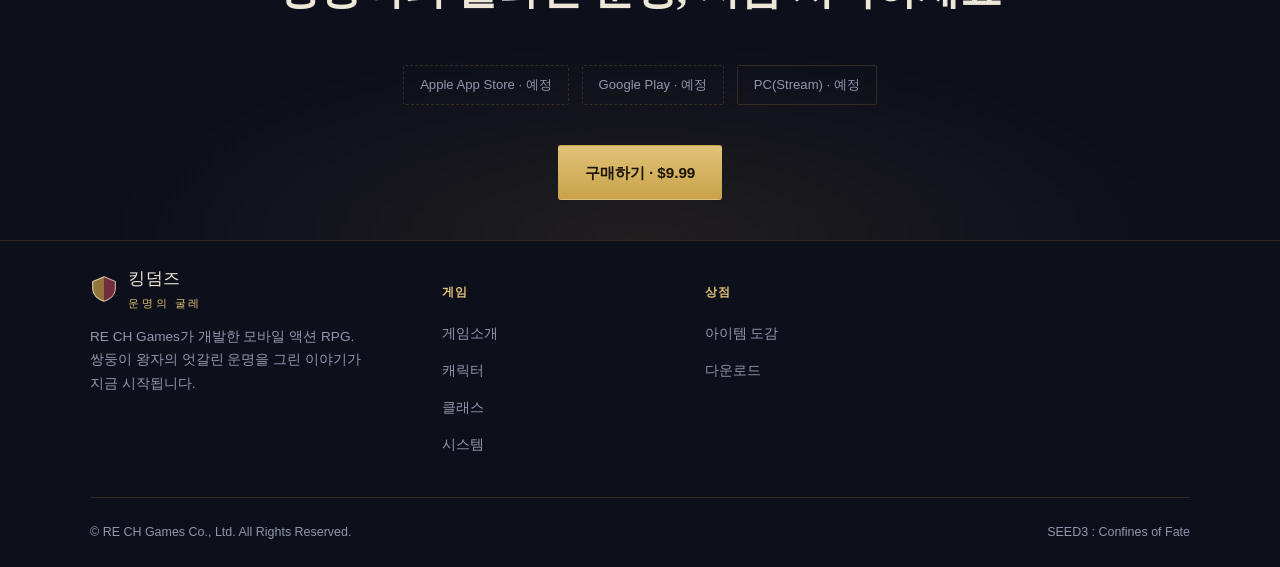
==== commit 47f5cb25: "Remove CHARACTERS section heading" ====
--- a/index.html
+++ b/index.html
@@ -113,7 +113,6 @@
   <div class="container">
     <div class="section-head reveal">
       <p class="eyebrow">CHARACTERS</p>
-      <h2>운명의 두 사람</h2>
     </div>
     <div class="char-grid">
       <article class="char-card michael has-art frame accent-crimson reveal">
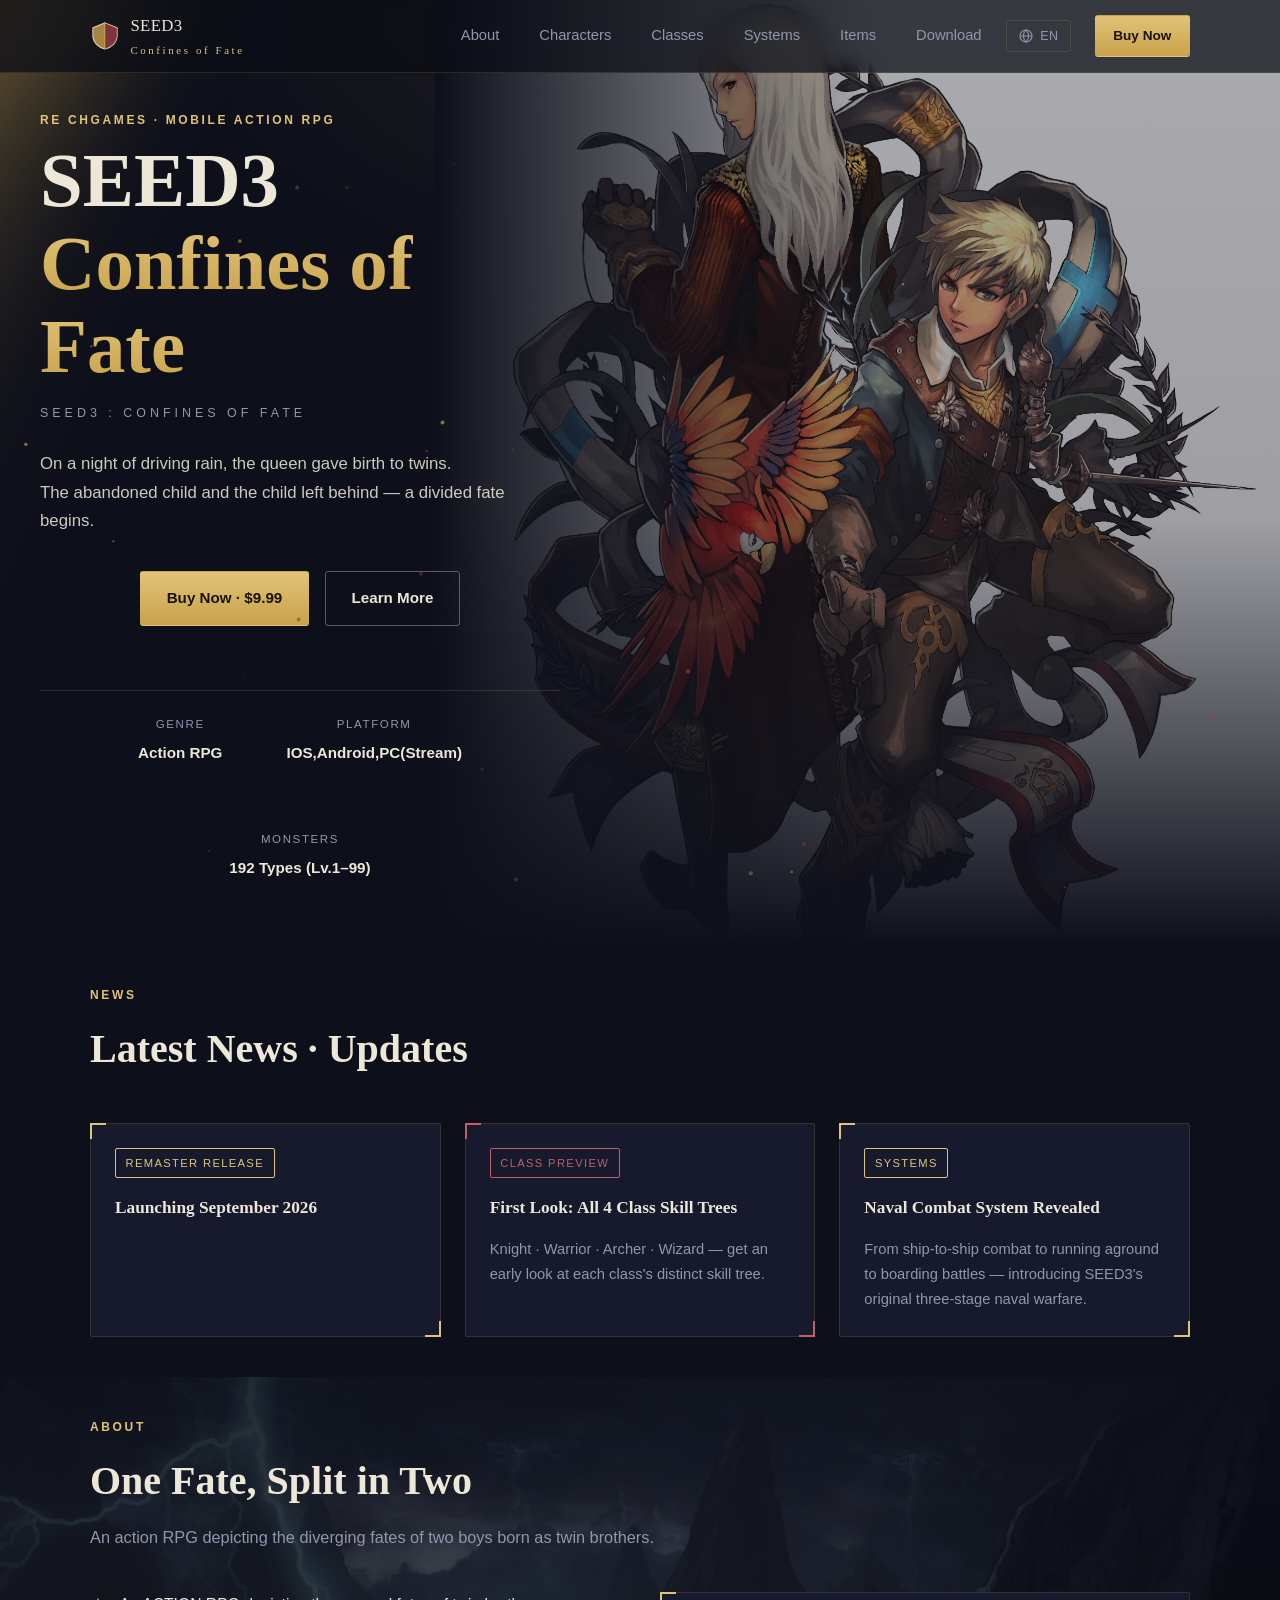
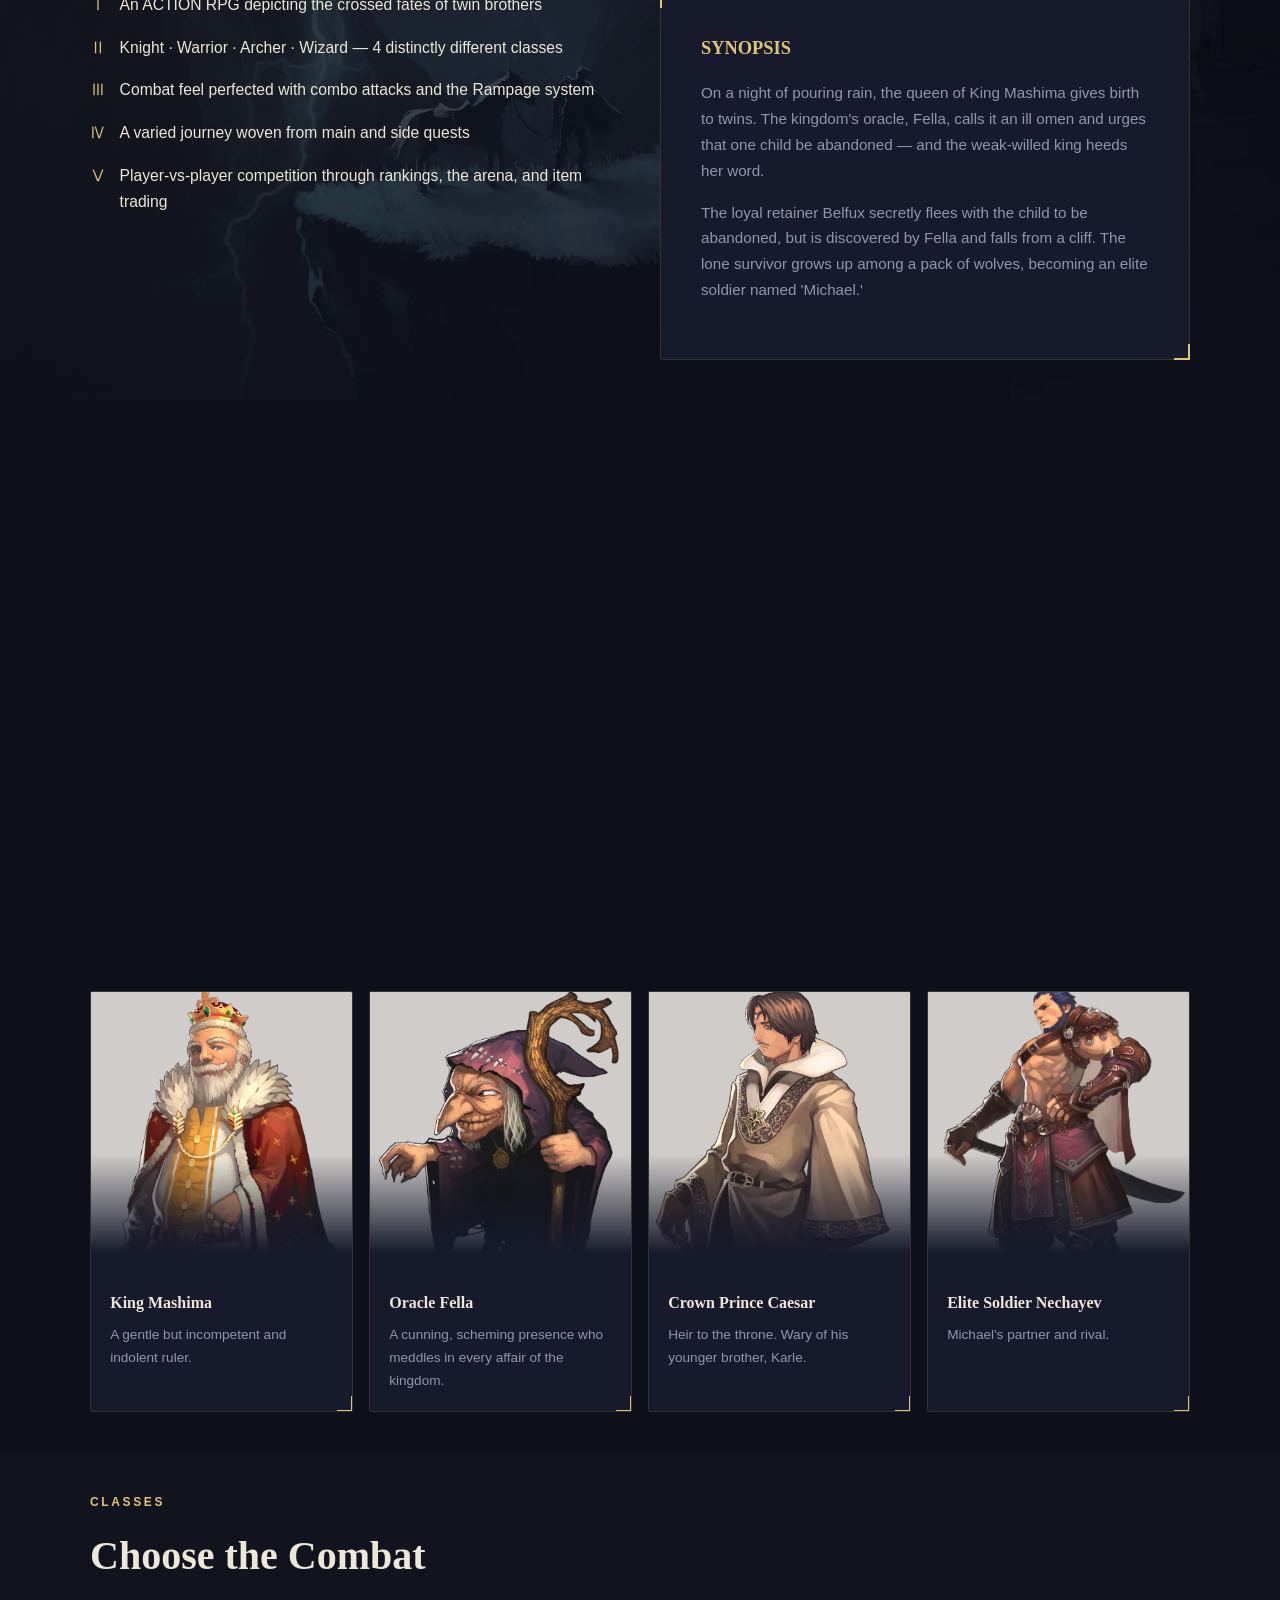
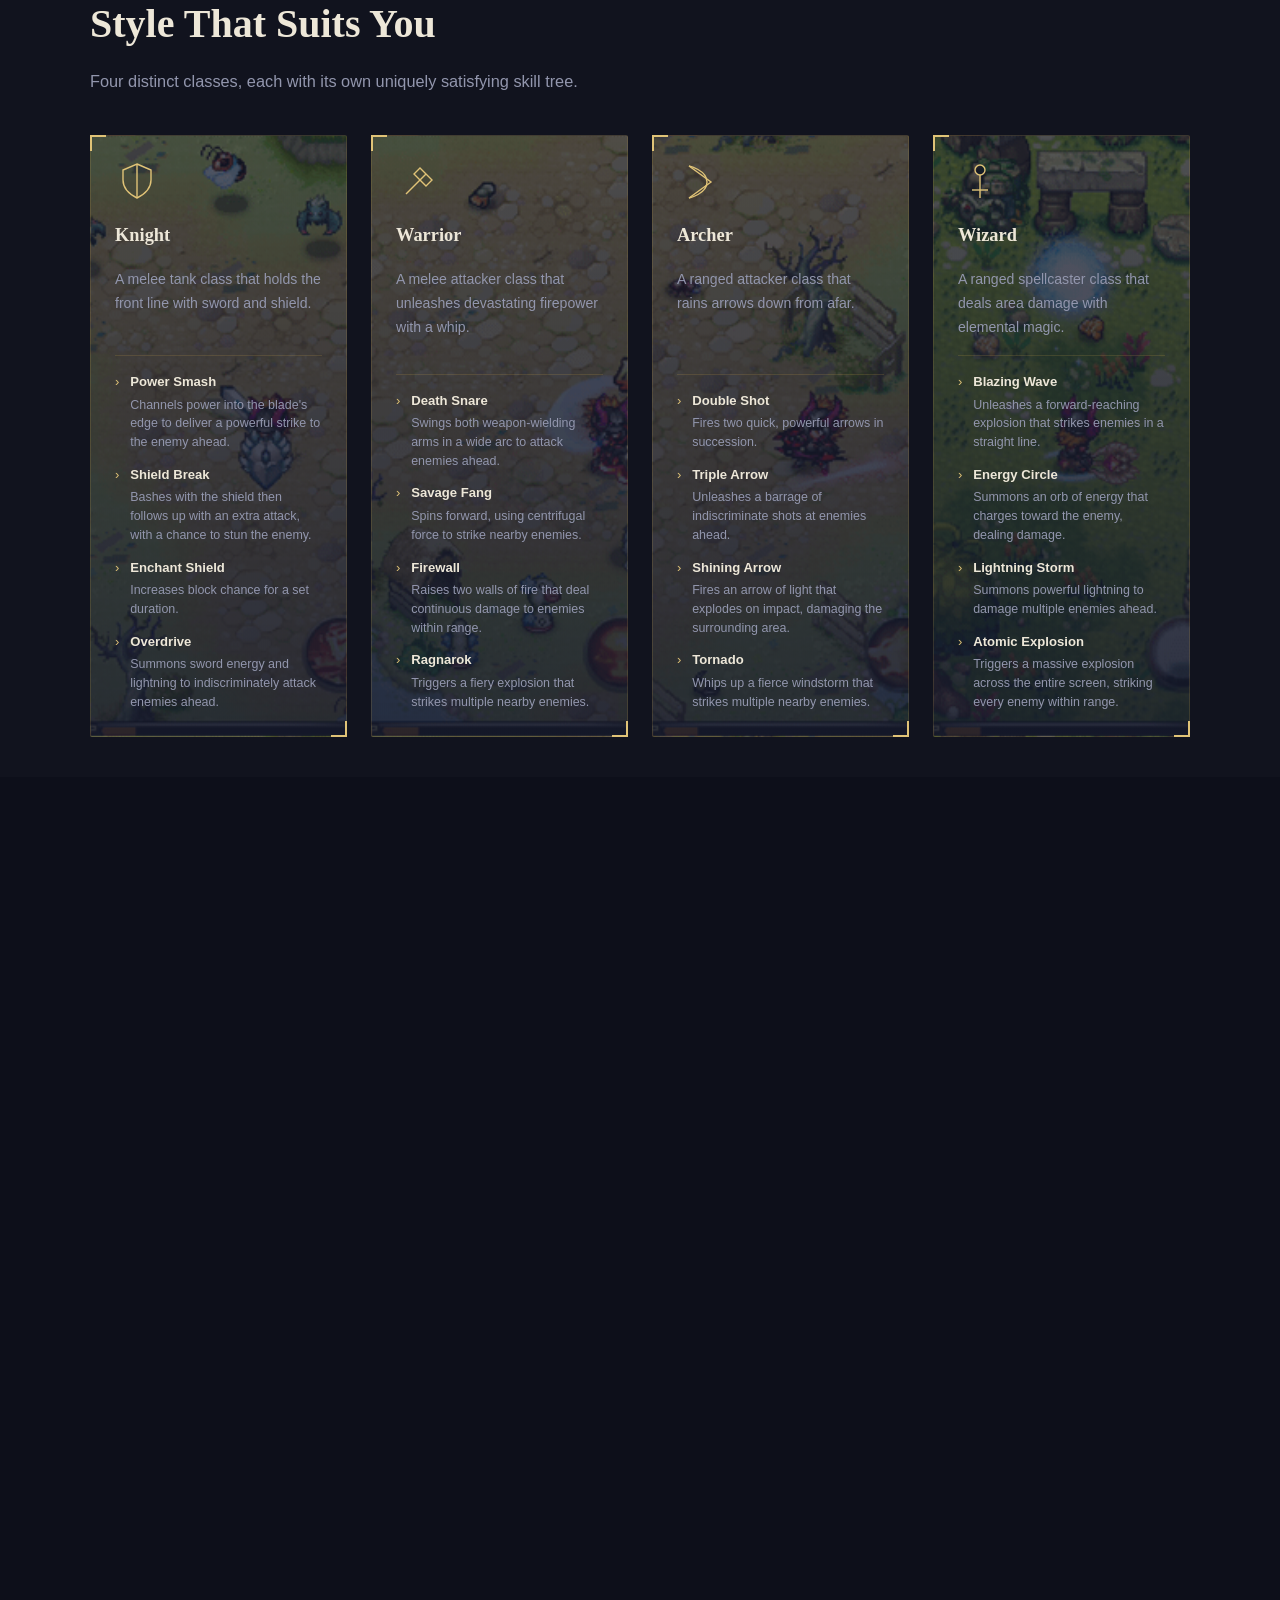
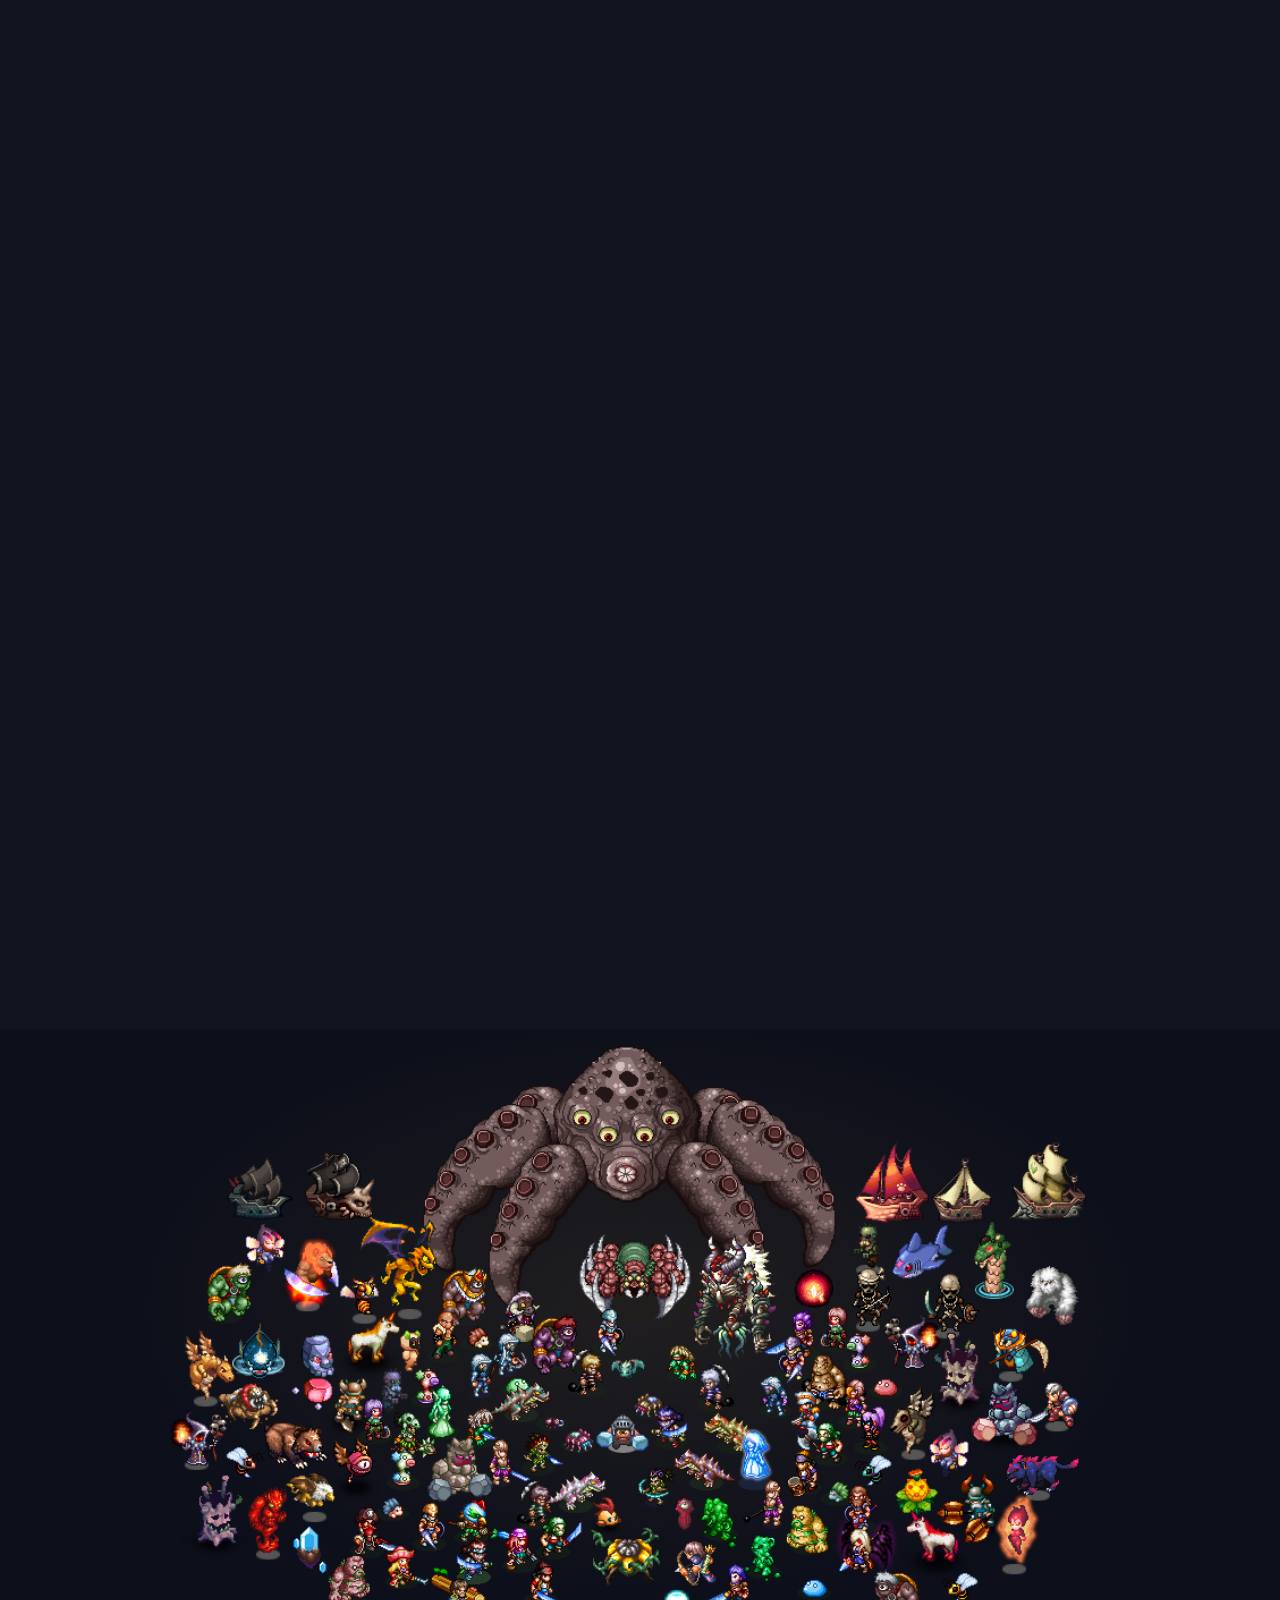
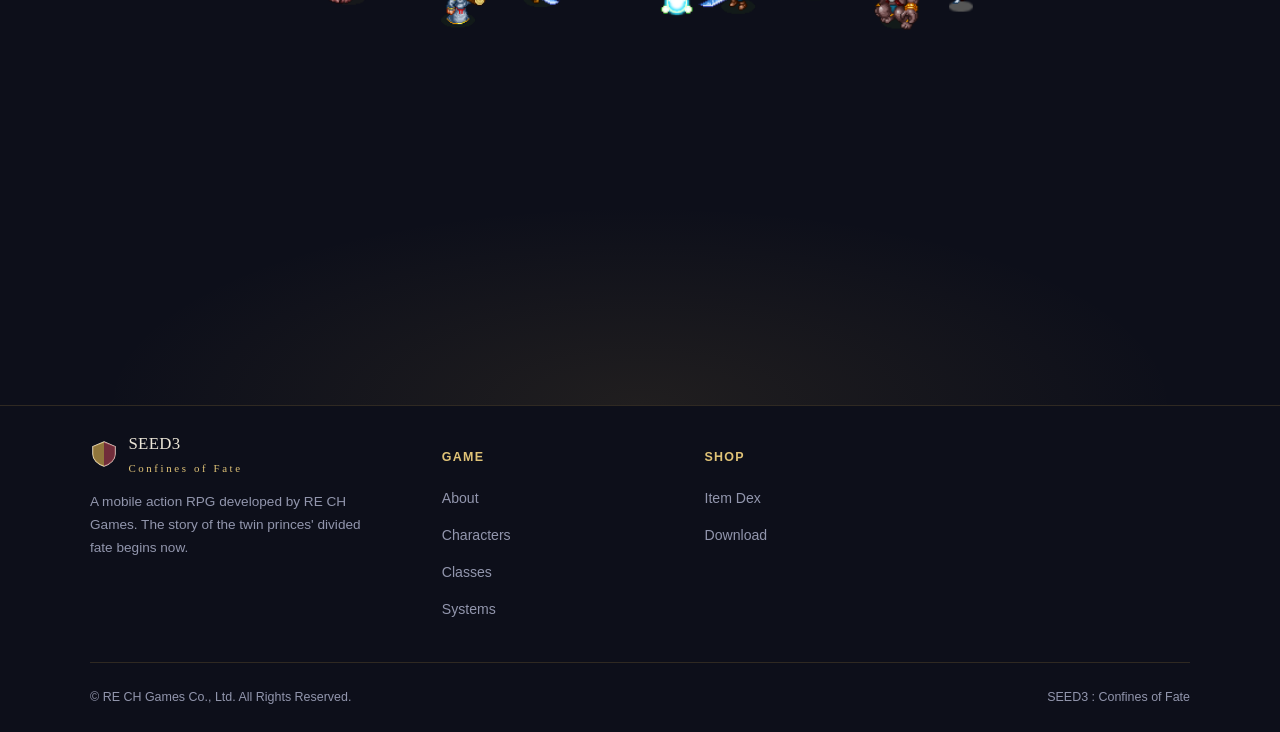
==== commit 58313b31: "Add English/Japanese/Chinese language switcher - Extract all Korean text (693 strings incl. full ite" ====
--- a/index.html
+++ b/index.html
@@ -3,8 +3,8 @@
 <head>
 <meta charset="UTF-8">
 <meta name="viewport" content="width=device-width, initial-scale=1.0">
-<title>SEED3: 운명의 굴레</title>
-<meta name="description" content="쌍둥이 형제의 운명을 그린 모바일 액션 RPG 공식 소개 페이지">
+<title data-i18n-title-tag="t692">SEED3: 운명의 굴레</title>
+<meta name="description" content="쌍둥이 형제의 운명을 그린 모바일 액션 RPG 공식 소개 페이지" data-i18n-content="t693">
 <link rel="stylesheet" href="css/style.css">
 </head>
 <body>
@@ -13,7 +13,7 @@
 
 <header class="site-header">
   <div class="header-inner container">
-    <button class="nav-toggle" id="navToggle" aria-label="메뉴 열기" aria-expanded="false" aria-controls="primary-nav">
+    <button class="nav-toggle" id="navToggle" aria-label="메뉴 열기" data-i18n-aria-label="t691" aria-expanded="false" aria-controls="primary-nav">
       <span></span><span></span><span></span>
     </button>
     <a href="#top" class="brand">
@@ -23,17 +23,18 @@
         <path d="M15 2 L3 7 V15 C3 21 8 26 15 28 Z" fill="var(--gold)" opacity=".8"/>
         <path d="M15 2 L27 7 V15 C27 21 22 26 15 28 Z" fill="var(--crimson)" opacity=".8"/>
       </svg>
-      <span class="brand-text">SEED3<em>운명의 굴레</em></span>
+      <span class="brand-text">SEED3<em data-i18n="t6">운명의 굴레</em></span>
     </a>
     <nav class="primary-nav" id="primary-nav">
-      <a href="#about">게임소개</a>
-      <a href="#characters">캐릭터</a>
-      <a href="#classes">클래스</a>
-      <a href="#systems">시스템</a>
-      <a href="#items">아이템</a>
-      <a href="#download">다운로드</a>
+      <a href="#about" data-i18n="t7">게임소개</a>
+      <a href="#characters" data-i18n="t8">캐릭터</a>
+      <a href="#classes" data-i18n="t9">클래스</a>
+      <a href="#systems" data-i18n="t10">시스템</a>
+      <a href="#items" data-i18n="t11">아이템</a>
+      <a href="#download" data-i18n="t12">다운로드</a>
     </nav>
-    <a href="#download" class="btn btn-primary btn-small">구매하기</a>
+    <div class="lang-switch" id="langSwitch"></div>
+    <a href="#download" class="btn btn-primary btn-small" data-i18n="t13">구매하기</a>
   </div>
 </header>
 
@@ -41,21 +42,21 @@
   <div class="hero-beam beam-gold" aria-hidden="true"></div>
   <div class="hero-beam beam-crimson" aria-hidden="true"></div>
   <div class="hero-art">
-    <img src="images/hero-poster.jpg" alt="던젼앤히어로2 포스터 — 은발의 마법사와 검을 든 금발 청년">
+    <img src="images/hero-poster.jpg" alt="던젼앤히어로2 포스터 — 은발의 마법사와 검을 든 금발 청년" data-i18n-alt="t664">
   </div>
   <div class="hero-inner container">
-    <p class="eyebrow">RE CHGAMES · 모바일 액션 RPG</p>
-    <h1 class="hero-title">SEED3<br><span>운명의 굴레</span></h1>
+    <p class="eyebrow" data-i18n="t14">RE CHGAMES · 모바일 액션 RPG</p>
+    <h1 class="hero-title">SEED3<br><span data-i18n="t15">운명의 굴레</span></h1>
     <p class="hero-kicker">SEED3 : CONFINES OF FATE</p>
-    <p class="hero-copy">거센 비가 쏟아지던 밤, 왕비는 쌍둥이를 낳았다.<br>버려진 아이와 남겨진 아이 — 엇갈린 운명이 시작된다.</p>
+    <p class="hero-copy" data-i18n-html="t5">거센 비가 쏟아지던 밤, 왕비는 쌍둥이를 낳았다.<br>버려진 아이와 남겨진 아이 — 엇갈린 운명이 시작된다.</p>
     <div class="hero-actions">
-      <a class="btn btn-primary" href="#download">구매하기 · $9.99</a>
-      <a class="btn btn-outline" href="#about">자세히 알아보기</a>
+      <a class="btn btn-primary" href="#download" data-i18n="t16">구매하기 · $9.99</a>
+      <a class="btn btn-outline" href="#about" data-i18n="t17">자세히 알아보기</a>
     </div>
     <dl class="hero-meta">
-      <div><dt>장르</dt><dd>액션 RPG</dd></div>
-      <div><dt>플랫폼</dt><dd>IOS,Android,PC(Stream)</dd></div>
-           <div><dt>몬스터</dt><dd>192종 (Lv.1~99)</dd></div>
+      <div><dt data-i18n="t18">장르</dt><dd data-i18n="t19">액션 RPG</dd></div>
+      <div><dt data-i18n="t20">플랫폼</dt><dd>IOS,Android,PC(Stream)</dd></div>
+           <div><dt data-i18n="t21">몬스터</dt><dd data-i18n="t22">192종 (Lv.1~99)</dd></div>
     </dl>
   </div>
 </section>
@@ -63,23 +64,23 @@
 <section class="news container reveal" id="news">
   <div class="section-head">
     <p class="eyebrow">NEWS</p>
-    <h2>최신 소식 · 업데이트</h2>
+    <h2 data-i18n="t23">최신 소식 · 업데이트</h2>
   </div>
   <div class="news-grid"> 
     <article class="news-card frame">
-      <span class="news-tag">리마스터 출시 </span>        
-      <h3>2026년 9월 출시 예정</h3>
+      <span class="news-tag" data-i18n="t24">리마스터 출시 </span>        
+      <h3 data-i18n="t25">2026년 9월 출시 예정</h3>
       <p></p>
     </article>
     <article class="news-card frame accent-crimson">
-      <span class="news-tag" style="border-color:var(--crimson-soft);color:var(--crimson-soft)">클래스 프리뷰</span>
-      <h3>4개 클래스 스킬트리 최초 공개</h3>
-      <p>나이트 · 워리어 · 아처 · 위자드, 각기 다른 손맛의 스킬트리를 먼저 만나보세요.</p>
+      <span class="news-tag" style="border-color:var(--crimson-soft);color:var(--crimson-soft)" data-i18n="t26">클래스 프리뷰</span>
+      <h3 data-i18n="t27">4개 클래스 스킬트리 최초 공개</h3>
+      <p data-i18n="t28">나이트 · 워리어 · 아처 · 위자드, 각기 다른 손맛의 스킬트리를 먼저 만나보세요.</p>
     </article>
     <article class="news-card frame">
-      <span class="news-tag">시스템</span>
-      <h3>해상 전투 시스템 공개</h3>
-      <p>선체 전투부터 좌초, 선상 전투까지 — 킹덤즈만의 독창적인 3단계 해전을 소개합니다.</p>
+      <span class="news-tag" data-i18n="t29">시스템</span>
+      <h3 data-i18n="t30">해상 전투 시스템 공개</h3>
+      <p data-i18n="t31">선체 전투부터 좌초, 선상 전투까지 — SEED3 만의 독창적인 3단계 해전을 소개합니다.</p>
     </article>
   </div>
 </section>
@@ -88,21 +89,21 @@
   <div class="container">
     <div class="section-head reveal">
       <p class="eyebrow">ABOUT</p>
-      <h2>두 갈래로 갈라진, 하나의 운명</h2>
-      <p class="lede">쌍둥이 형제로 태어난 두 소년의 서로 다른 운명을 그린 액션 RPG.</p>
+      <h2 data-i18n="t32">두 갈래로 갈라진, 하나의 운명</h2>
+      <p class="lede" data-i18n="t33">쌍둥이 형제로 태어난 두 소년의 서로 다른 운명을 그린 액션 RPG.</p>
     </div> 
     <div class="about-grid">
       <ul class="about-list reveal">
-        <li><span class="mark">Ⅰ</span><span>쌍둥이 형제의 엇갈린 운명을 그린 ACTION RPG</span></li>
-        <li><span class="mark">Ⅱ</span><span>나이트 · 워리어 · 아처 · 위자드, 차별화된 4종 직업</span></li>
-        <li><span class="mark">Ⅲ</span><span>콤보 공격 · 폭주 시스템으로 완성한 타격감</span></li>
-        <li><span class="mark">Ⅳ</span><span>메인 퀘스트와 서브 퀘스트로 이어지는 다채로운 여정</span></li>
-        <li><span class="mark">Ⅴ</span><span>랭킹 · 투기장 · 아이템 거래로 즐기는 유저간 경쟁</span></li>
+        <li><span class="mark">Ⅰ</span><span data-i18n="t34">쌍둥이 형제의 엇갈린 운명을 그린 ACTION RPG</span></li>
+        <li><span class="mark">Ⅱ</span><span data-i18n="t35">나이트 · 워리어 · 아처 · 위자드, 차별화된 4종 직업</span></li>
+        <li><span class="mark">Ⅲ</span><span data-i18n="t36">콤보 공격 · 폭주 시스템으로 완성한 타격감</span></li>
+        <li><span class="mark">Ⅳ</span><span data-i18n="t37">메인 퀘스트와 서브 퀘스트로 이어지는 다채로운 여정</span></li>
+        <li><span class="mark">Ⅴ</span><span data-i18n="t38">랭킹 · 투기장 · 아이템 거래로 즐기는 유저간 경쟁</span></li>
       </ul>
       <div class="scroll-panel frame reveal">
         <h3>SYNOPSIS</h3>       
-        <p>거센 비가 쏟아지던 어느 날, 마시마 왕의 왕비는 쌍둥이를 낳는다. 왕국의 신녀 '펠라'는 불길한 징조라 여겨 한 아이를 버리기를 권하고, 나약한 왕은 그 말을 따른다.</p>
-        <p>충직한 신하 '벨퍽스'는 버려질 아이를 몰래 데리고 도주하지만 펠라에게 발각되어 절벽 아래로 떨어지고 만다. 홀로 살아남은 아이는 늑대 무리 속에서 '미하일'이라는 이름의 정예병으로 자라난다.</p>
+        <p data-i18n="t39">거센 비가 쏟아지던 어느 날, 마시마 왕의 왕비는 쌍둥이를 낳는다. 왕국의 신녀 '펠라'는 불길한 징조라 여겨 한 아이를 버리기를 권하고, 나약한 왕은 그 말을 따른다.</p>
+        <p data-i18n="t40">충직한 신하 '벨퍽스'는 버려질 아이를 몰래 데리고 도주하지만 펠라에게 발각되어 절벽 아래로 떨어지고 만다. 홀로 살아남은 아이는 늑대 무리 속에서 '미하일'이라는 이름의 정예병으로 자라난다.</p>
         <p></p>
       </div>
     </div>
@@ -117,62 +118,62 @@
     <div class="char-grid">
       <article class="char-card michael has-art frame accent-crimson reveal">
         <div class="art">
-          <img src="images/미하일최종완.jpg" alt="미하일 — 어깨에 앵무새를 얹고 검을 겨눈 모습">
+          <img src="images/미하일최종완.jpg" alt="미하일 — 어깨에 앵무새를 얹고 검을 겨눈 모습" data-i18n-alt="t665">
         </div>
         <div class="glow" aria-hidden="true"></div>
         <div class="body">
-          <p class="char-role">주인공</p>
-          <h3>미하일</h3>
-          <p>쌍둥이로 태어났지만 불길한 징조로 여긴 신녀에 의해 버려져 늑대의 품에서 자란다. 세상 물정엔 서툴지만 호기심이 많고, 무예에 능해 마시마 왕국의 정예병이 된다.</p>
+          <p class="char-role" data-i18n="t41">주인공</p>
+          <h3 data-i18n="t42">미하일</h3>
+          <p data-i18n="t43">쌍둥이로 태어났지만 불길한 징조로 여긴 신녀에 의해 버려져 늑대의 품에서 자란다. 세상 물정엔 서툴지만 호기심이 많고, 무예에 능해 마시마 왕국의 정예병이 된다.</p>
         </div>
       </article>
       <article class="char-card karle has-art frame reveal">
         <div class="art">
-          <img src="images/카를완.jpg" alt="카를 — 왕자의 위엄을 갖춘 모습">
+          <img src="images/카를완.jpg" alt="카를 — 왕자의 위엄을 갖춘 모습" data-i18n-alt="t666">
         </div>
         <div class="glow" aria-hidden="true"></div>
         <div class="body">
-          <p class="char-role">마시마 왕국의 왕자</p>
-          <h3>카를</h3>
-          <p>온화한 성격이지만 침착하고 치밀하며, 왕국의 미래를 진심으로 걱정하는 왕자다운 면모를 지녔다. </p>
+          <p class="char-role" data-i18n="t44">마시마 왕국의 왕자</p>
+          <h3 data-i18n="t45">카를</h3>
+          <p data-i18n="t46">온화한 성격이지만 침착하고 치밀하며, 왕국의 미래를 진심으로 걱정하는 왕자다운 면모를 지녔다. </p>
         </div>
       </article>
     </div>
     <div class="npc-row">
       <div class="npc-card has-art frame reveal">
         <div class="art">
-          <img src="images/마시마왕완.jpg" alt="마시마 왕 — 왕관과 예복을 갖춘 모습">
+          <img src="images/마시마왕완.jpg" alt="마시마 왕 — 왕관과 예복을 갖춘 모습" data-i18n-alt="t667">
         </div>
         <div class="body">
-          <h4>마시마 왕</h4>
-          <p>온화하지만 무능하고 나태하여 백성들의 반란을 불러온 군주. 신녀 펠라를 절대적으로 신임한다.</p>
+          <h4 data-i18n="t47">마시마 왕</h4>
+          <p data-i18n="t48">온화하지만 무능하고 나태한 군주.</p>
         </div>
       </div>
       <div class="npc-card has-art frame reveal">
         <div class="art">
-          <img src="images/펠라완.jpg" alt="신녀 펠라 — 왕국의 그림자">
+          <img src="images/펠라완.jpg" alt="신녀 펠라 — 왕국의 그림자" data-i18n-alt="t668">
         </div>
         <div class="body">
-          <h4>신녀 펠라</h4>
-          <p>간교하고 교활한 존재로 왕국의 모든 일에 개입하며, 왕을 뒤에서 조종하는 그림자.</p>
+          <h4 data-i18n="t49">신녀 펠라</h4>
+          <p data-i18n="t50">간교하고 교활한 존재로 왕국의 모든 일에 개입한다.</p>
         </div>
       </div>
       <div class="npc-card has-art frame reveal">
         <div class="art">
-          <img src="images/시져완.jpg" alt="왕세자 시저 — 왕위 계승자">
+          <img src="images/시져완.jpg" alt="왕세자 시저 — 왕위 계승자" data-i18n-alt="t669">
         </div>
         <div class="body">
-          <h4>왕세자 시저</h4>
-          <p>장남이라는 이유만으로 왕위 계승자가 된 이복형. 동생 카를, 그리고 곁을 지키는 미하일을 경계한다.</p>
+          <h4 data-i18n="t51">왕세자 시저</h4>
+          <p data-i18n="t52">왕위 계승자. 동생 카를을 경계한다.</p>
         </div>
       </div>
       <div class="npc-card has-art frame reveal">
         <div class="art">
-          <img src="images/네차예프다시완.jpg" alt="정예병 네차예프 — 미하일의 숙명의 라이벌">
+          <img src="images/네차예프다시완.jpg" alt="정예병 네차예프 — 미하일의 숙명의 라이벌" data-i18n-alt="t670">
         </div>
         <div class="body">
-          <h4>정예병 네차예프</h4>
-          <p>미하일의 파트너이자 숙명의 라이벌. 현실적인 판단으로 왕위 계승자 시저의 편에 서게 된다.</p>
+          <h4 data-i18n="t53">정예병 네차예프</h4>
+          <p data-i18n="t54">미하일의 파트너이자 라이벌.</p>
         </div>
       </div>
     </div>
@@ -183,8 +184,8 @@
   <div class="container">
     <div class="section-head reveal">
       <p class="eyebrow">CLASSES</p>
-      <h2>나에게 맞는 전투 스타일을 고르세요</h2>
-      <p class="lede">4종의 차별화된 직업, 각기 다른 손맛의 스킬트리.</p>
+      <h2 data-i18n="t55">나에게 맞는 전투 스타일을 고르세요</h2>
+      <p class="lede" data-i18n="t56">4종의 차별화된 직업, 각기 다른 손맛의 스킬트리.</p>
     </div>
     <div class="class-grid">
       <article class="class-card class-card--knight frame reveal">
@@ -192,13 +193,13 @@
           <path d="M22 4 L36 10 V20 C36 28 30 34 22 38 C14 34 8 28 8 20 V10 Z"/>
           <path d="M22 4 V38"/>
         </svg>
-        <h3>나이트</h3>
-        <p class="flavor">검과 방패로 전선을 지키는 근접 방어형 클래스.</p>
+        <h3 data-i18n="t57">나이트</h3>
+        <p class="flavor" data-i18n="t58">검과 방패로 전선을 지키는 근접 방어형 클래스.</p>
         <ul class="skill-list">
-          <li><strong>파워 스매쉬</strong><span>검 끝에 힘을 모아 전방의 적에게 강력한 일격을 날립니다.</span></li>
-          <li><strong>쉴드 브레이크</strong><span>방패로 강타 후 추가 공격, 일정 확률로 적을 기절시킵니다.</span></li>
-          <li><strong>인챈트 쉴드</strong><span>일정 시간 동안 방패막기 확률을 높여줍니다.</span></li>
-          <li><strong>오버드라이브</strong><span>검기와 번개를 소환해 전방의 적을 무차별 공격합니다.</span></li>
+          <li><strong data-i18n="t59">파워 스매쉬</strong><span data-i18n="t60">검 끝에 힘을 모아 전방의 적에게 강력한 일격을 날립니다.</span></li>
+          <li><strong data-i18n="t61">쉴드 브레이크</strong><span data-i18n="t62">방패로 강타 후 추가 공격, 일정 확률로 적을 기절시킵니다.</span></li>
+          <li><strong data-i18n="t63">인챈트 쉴드</strong><span data-i18n="t64">일정 시간 동안 방패막기 확률을 높여줍니다.</span></li>
+          <li><strong data-i18n="t65">오버드라이브</strong><span data-i18n="t66">검기와 번개를 소환해 전방의 적을 무차별 공격합니다.</span></li>
         </ul>
       </article>
       <article class="class-card class-card--warrior frame reveal">
@@ -206,13 +207,13 @@
           <path d="M10 34 L30 14"/>
           <path d="M24 8 L36 20 L30 26 L18 14 Z"/>
         </svg>
-        <h3>워리어</h3>
-        <p class="flavor">채찍을 휘두르며 강력한 화력을 쏟아내는 근접 공격형 클래스.</p>
+        <h3 data-i18n="t67">워리어</h3>
+        <p class="flavor" data-i18n="t68">채찍을 휘두르며 강력한 화력을 쏟아내는 근접 공격형 클래스.</p>
         <ul class="skill-list">
-          <li><strong>데스 스네어</strong><span>무기를 든 양손을 크게 휘둘러 전방의 적을 공격합니다.</span></li>
-          <li><strong>세비지 팡</strong><span>몸을 회전시켜 전진하며 원심력으로 주변의 적을 공격합니다.</span></li>
-          <li><strong>파이어월</strong><span>두 줄기 불의 장벽을 세워 범위 안의 적에게 지속 피해를 입힙니다.</span></li>
-          <li><strong>라그나로크</strong><span>화염의 폭발을 일으켜 인접한 주변의 적 다수를 공격합니다.</span></li>
+          <li><strong data-i18n="t69">데스 스네어</strong><span data-i18n="t70">무기를 든 양손을 크게 휘둘러 전방의 적을 공격합니다.</span></li>
+          <li><strong data-i18n="t71">세비지 팡</strong><span data-i18n="t72">몸을 회전시켜 전진하며 원심력으로 주변의 적을 공격합니다.</span></li>
+          <li><strong data-i18n="t73">파이어월</strong><span data-i18n="t74">두 줄기 불의 장벽을 세워 범위 안의 적에게 지속 피해를 입힙니다.</span></li>
+          <li><strong data-i18n="t75">라그나로크</strong><span data-i18n="t76">화염의 폭발을 일으켜 인접한 주변의 적 다수를 공격합니다.</span></li>
         </ul>
       </article>
       <article class="class-card class-card--archer frame reveal">
@@ -220,13 +221,13 @@
           <path d="M12 6 C12 6 30 10 30 22 C30 34 12 38 12 38"/>
           <path d="M12 6 L34 22 L12 38"/>
         </svg>
-        <h3>아처</h3>
-        <p class="flavor">먼 거리에서 화살을 퍼붓는 원거리 공격형 클래스.</p>
+        <h3 data-i18n="t77">아처</h3>
+        <p class="flavor" data-i18n="t78">먼 거리에서 화살을 퍼붓는 원거리 공격형 클래스.</p>
         <ul class="skill-list">
-          <li><strong>더블 샷</strong><span>빠르고 강력한 두 발의 화살을 연속으로 날립니다.</span></li>
-          <li><strong>트리플 애로우</strong><span>전방의 적을 향해 무차별적인 사격을 퍼붓습니다.</span></li>
-          <li><strong>샤이닝 애로우</strong><span>빛의 화살을 발사, 적중 시 폭발로 주변까지 피해를 입힙니다.</span></li>
-          <li><strong>토네이도</strong><span>거센 바람으로 폭풍을 일으켜 주변의 적 다수를 공격합니다.</span></li>
+          <li><strong data-i18n="t79">더블 샷</strong><span data-i18n="t80">빠르고 강력한 두 발의 화살을 연속으로 날립니다.</span></li>
+          <li><strong data-i18n="t81">트리플 애로우</strong><span data-i18n="t82">전방의 적을 향해 무차별적인 사격을 퍼붓습니다.</span></li>
+          <li><strong data-i18n="t83">샤이닝 애로우</strong><span data-i18n="t84">빛의 화살을 발사, 적중 시 폭발로 주변까지 피해를 입힙니다.</span></li>
+          <li><strong data-i18n="t85">토네이도</strong><span data-i18n="t86">거센 바람으로 폭풍을 일으켜 주변의 적 다수를 공격합니다.</span></li>
         </ul>
       </article>
       <article class="class-card class-card--wizard frame reveal">
@@ -235,13 +236,13 @@
           <path d="M22 15 V38"/>
           <path d="M14 30 H30"/>
         </svg>
-        <h3>위자드</h3>
-        <p class="flavor">속성 마법으로 광역 피해를 입히는 원거리 마법형 클래스.</p>
+        <h3 data-i18n="t87">위자드</h3>
+        <p class="flavor" data-i18n="t88">속성 마법으로 광역 피해를 입히는 원거리 마법형 클래스.</p>
         <ul class="skill-list">
-          <li><strong>블레이징 웨이브</strong><span>전방을 향해 뻗어나가는 폭발로 일직선상의 적을 공격합니다.</span></li>
-          <li><strong>에너지 서클</strong><span>적을 향해 돌진하여 피해를 입히는 에너지 구슬을 소환합니다.</span></li>
-          <li><strong>라이트닝 스톰</strong><span>강력한 번개를 소환해 전방의 적 다수에게 피해를 입힙니다.</span></li>
-          <li><strong>아토믹 익스플로젠</strong><span>화면 전체에 거대한 폭발을 일으켜 범위 안의 적 모두를 공격합니다.</span></li>
+          <li><strong data-i18n="t89">블레이징 웨이브</strong><span data-i18n="t90">전방을 향해 뻗어나가는 폭발로 일직선상의 적을 공격합니다.</span></li>
+          <li><strong data-i18n="t91">에너지 서클</strong><span data-i18n="t92">적을 향해 돌진하여 피해를 입히는 에너지 구슬을 소환합니다.</span></li>
+          <li><strong data-i18n="t93">라이트닝 스톰</strong><span data-i18n="t94">강력한 번개를 소환해 전방의 적 다수에게 피해를 입힙니다.</span></li>
+          <li><strong data-i18n="t95">아토믹 익스플로젠</strong><span data-i18n="t96">화면 전체에 거대한 폭발을 일으켜 범위 안의 적 모두를 공격합니다.</span></li>
         </ul>
       </article>
     </div>
@@ -252,193 +253,193 @@
   <div class="container">
     <div class="section-head reveal">
       <p class="eyebrow">SYSTEMS</p>
-      <h2>깊이를 더하는 게임 시스템</h2>
+      <h2 data-i18n="t97">깊이를 더하는 게임 시스템</h2>
     </div>
    
 
     <div class="growth-block reveal">
       <div class="growth-media frame">
-        <img src="images/image212.jpeg" alt="캐릭터 스테이터스 화면 — 공격·체력·민첩·집중 능력치 배분">
+        <img src="images/image212.jpeg" alt="캐릭터 스테이터스 화면 — 공격·체력·민첩·집중 능력치 배분" data-i18n-alt="t671">
       </div>
       <div class="growth-info">
-        <h3>캐릭터 육성</h3>
-        <p>레벨 상승 시 보너스 능력치 포인트 4점을 획득하며, 이 포인트를 네 가지 능력치에 자유롭게 투자해 자신만의 캐릭터로 육성할 수 있습니다.</p>
+        <h3 data-i18n="t98">캐릭터 육성</h3>
+        <p data-i18n="t99">레벨 상승 시 보너스 능력치 포인트 4점을 획득하며, 이 포인트를 네 가지 능력치에 자유롭게 투자해 자신만의 캐릭터로 육성할 수 있습니다.</p>
         <ul class="growth-stats">
-          <li><strong>공격</strong><span>공격력 증가, 최대 TP량 증가</span></li>
-          <li><strong>체력</strong><span>방어력 증가, 최대 HP량 증가, HP 자연 회복량 증가</span></li>
-          <li><strong>민첩</strong><span>공격 성공률 증가, 회피율 증가, 크리티컬 확률 증가</span></li>
-          <li><strong>집중</strong><span>스킬 공격력 증가, 스킬 쿨타임 단축, 최대 SP량 증가, SP 자연 회복량 증가</span></li>
+          <li><strong data-i18n="t100">공격</strong><span data-i18n="t101">공격력 증가, 최대 TP량 증가</span></li>
+          <li><strong data-i18n="t102">체력</strong><span data-i18n="t103">방어력 증가, 최대 HP량 증가, HP 자연 회복량 증가</span></li>
+          <li><strong data-i18n="t104">민첩</strong><span data-i18n="t105">공격 성공률 증가, 회피율 증가, 크리티컬 확률 증가</span></li>
+          <li><strong data-i18n="t106">집중</strong><span data-i18n="t107">스킬 공격력 증가, 스킬 쿨타임 단축, 최대 SP량 증가, SP 자연 회복량 증가</span></li>
         </ul>
       </div>
     </div>
 
     <div class="usage-block reveal">
       <div class="usage-info">
-        <h3>아이템 사용</h3>
-        <p>소모성 아이템은 퀵슬롯에 등록하여 간편하고 빠르게 사용할 수 있습니다. 6칸으로 구성된 퀵슬롯을 A·B 2세트로 세팅할 수 있어 최대 12칸을 동시에 활용합니다.</p>
+        <h3 data-i18n="t108">아이템 사용</h3>
+        <p data-i18n="t109">소모성 아이템은 퀵슬롯에 등록하여 간편하고 빠르게 사용할 수 있습니다. 6칸으로 구성된 퀵슬롯을 A·B 2세트로 세팅할 수 있어 최대 12칸을 동시에 활용합니다.</p>
         <ol class="usage-steps">
-          <li>등록할 소모성 아이템을 선택하고 <strong>Quick Slot</strong> 버튼을 터치합니다.</li>
-          <li>원하는 퀵슬롯 위치에 터치하면 아이템이 등록됩니다.</li>
+          <li data-i18n-html="t1">등록할 소모성 아이템을 선택하고 <strong>Quick Slot</strong> 버튼을 터치합니다.</li>
+          <li data-i18n="t110">원하는 퀵슬롯 위치에 터치하면 아이템이 등록됩니다.</li>
         </ol>
       </div>
       <div class="usage-media">
         <div class="usage-shot frame">
-          <img src="images/image213.jpeg" alt="인벤토리에서 소형 HP포션을 선택한 상세 정보 화면">
+          <img src="images/image213.jpeg" alt="인벤토리에서 소형 HP포션을 선택한 상세 정보 화면" data-i18n-alt="t672">
         </div>
         <span class="usage-arrow" aria-hidden="true">→</span>
         <div class="usage-shot frame">
-          <img src="images/image214.jpeg" alt="A·B 두 세트, 6칸씩 구성된 퀵슬롯 등록 화면">
+          <img src="images/image214.jpeg" alt="A·B 두 세트, 6칸씩 구성된 퀵슬롯 등록 화면" data-i18n-alt="t673">
         </div>
       </div>
     </div>
 
     <div class="usage-block reveal">
       <div class="usage-info">
-        <h3>스킬 사용</h3>
-        <p>스킬도 소모성 아이템과 같이 퀵슬롯에 등록하여 간편하고 빠르게 사용할 수 있습니다. 6칸으로 구성된 퀵슬롯을 A·B 2세트로 세팅할 수 있어 최대 12칸을 동시에 활용합니다.</p>
+        <h3 data-i18n="t111">스킬 사용</h3>
+        <p data-i18n="t112">스킬도 소모성 아이템과 같이 퀵슬롯에 등록하여 간편하고 빠르게 사용할 수 있습니다. 6칸으로 구성된 퀵슬롯을 A·B 2세트로 세팅할 수 있어 최대 12칸을 동시에 활용합니다.</p>
         <ol class="usage-steps">
-          <li>등록할 스킬을 선택하고 <strong>Quick Slot</strong> 버튼을 터치합니다.</li>
-          <li>원하는 퀵슬롯 위치에 터치하면 스킬이 등록됩니다.</li>
+          <li data-i18n-html="t2">등록할 스킬을 선택하고 <strong>Quick Slot</strong> 버튼을 터치합니다.</li>
+          <li data-i18n="t113">원하는 퀵슬롯 위치에 터치하면 스킬이 등록됩니다.</li>
         </ol>
       </div>
       <div class="usage-media">
         <div class="usage-shot frame">
-          <img src="images/image215.jpeg" alt="스킬 화면 - 파워 스매쉬 상세 정보(소모 SP 20)와 Quick Slot·Allocation 버튼">
+          <img src="images/image215.jpeg" alt="스킬 화면 - 파워 스매쉬 상세 정보(소모 SP 20)와 Quick Slot·Allocation 버튼" data-i18n-alt="t674">
         </div>
         <span class="usage-arrow" aria-hidden="true">→</span>
         <div class="usage-shot frame">
-          <img src="images/image216.jpeg" alt="A·B 두 세트, 6칸씩 구성된 스킬 퀵슬롯 등록 화면">
+          <img src="images/image216.jpeg" alt="A·B 두 세트, 6칸씩 구성된 스킬 퀵슬롯 등록 화면" data-i18n-alt="t675">
         </div>
       </div>
     </div>
 
     <div class="usage-block reveal">
       <div class="usage-info">
-        <h3>월드맵</h3>
-        <p>월드 맵 화면은 게임 내 등장하는 모든 지역을 묶음 단위로 간략하게 표시하며, 현재 캐릭터의 위치와 퀘스트 목적지, 지역 명칭을 확인할 수 있습니다.</p>
+        <h3 data-i18n="t114">월드맵</h3>
+        <p data-i18n="t115">월드 맵 화면은 게임 내 등장하는 모든 지역을 묶음 단위로 간략하게 표시하며, 현재 캐릭터의 위치와 퀘스트 목적지, 지역 명칭을 확인할 수 있습니다.</p>
         <ol class="usage-steps">
-          <li>월드 맵에서 하나의 지역을 선택하면 <strong>에어리어 맵</strong>으로 전환됩니다.</li>
-          <li>에어리어 맵에서는 이동 가능한 필드와 캐릭터 현재 위치, 퀘스트 목적지를 상세히 확인할 수 있습니다.</li>
+          <li data-i18n-html="t3">월드 맵에서 하나의 지역을 선택하면 <strong>에어리어 맵</strong>으로 전환됩니다.</li>
+          <li data-i18n="t116">에어리어 맵에서는 이동 가능한 필드와 캐릭터 현재 위치, 퀘스트 목적지를 상세히 확인할 수 있습니다.</li>
         </ol>
       </div>
       <div class="usage-media">
         <div class="usage-shot frame">
-          <img src="images/image217.jpeg" alt="월드 맵 화면 - 마시마 마을, 퀘스트 목적지로 이어지는 경로 표시">
+          <img src="images/image217.jpeg" alt="월드 맵 화면 - 마시마 마을, 퀘스트 목적지로 이어지는 경로 표시" data-i18n-alt="t676">
         </div>
         <span class="usage-arrow" aria-hidden="true">→</span>
         <div class="usage-shot frame">
-          <img src="images/image218.jpeg" alt="에어리어 맵 화면 - 광장, 이동 가능한 필드와 캐릭터 위치 표시">
+          <img src="images/image218.jpeg" alt="에어리어 맵 화면 - 광장, 이동 가능한 필드와 캐릭터 위치 표시" data-i18n-alt="t677">
         </div>
       </div>
     </div>
 
     <div class="forge-block reveal">
       <div class="usage-info">
-        <h3>제련</h3>
-        <p>장비 아이템과 무기강화주문서 또는 방어구강화주문서로 장비 고유의 성능(공격력·방어력)을 향상시킬 수 있습니다. 무기는 9단계, 방어구는 5단계까지 제련이 가능합니다.</p>
+        <h3 data-i18n="t117">제련</h3>
+        <p data-i18n="t118">장비 아이템과 무기강화주문서 또는 방어구강화주문서로 장비 고유의 성능(공격력·방어력)을 향상시킬 수 있습니다. 무기는 9단계, 방어구는 5단계까지 제련이 가능합니다.</p>
         <ol class="usage-steps">
-          <li>제련에는 성공·실패 확률이 있으며, 실패해도 장비는 소멸하지 않지만 낮은 확률로 성능이 하락할 수 있습니다.</li>
+          <li data-i18n="t119">제련에는 성공·실패 확률이 있으며, 실패해도 장비는 소멸하지 않지만 낮은 확률로 성능이 하락할 수 있습니다.</li>
          
         </ol>
       </div>
       <div class="forge-steps">
         <div class="forge-step">
-          <div class="usage-shot frame"><img src="images/image225.jpeg" alt="대장장이 NPC를 통해 장비 제련 메뉴 진입"></div>
-          <span class="forge-step-label">1 · 대장장이 진입</span>
+          <div class="usage-shot frame"><img src="images/image225.jpeg" alt="대장장이 NPC를 통해 장비 제련 메뉴 진입" data-i18n-alt="t678"></div>
+          <span class="forge-step-label" data-i18n="t120">1 · 대장장이 진입</span>
         </div>
         <span class="usage-arrow" aria-hidden="true">→</span>
         <div class="forge-step">
-          <div class="usage-shot frame"><img src="images/image226.jpeg" alt="제련할 장비와 강화주문서를 선택한 화면"></div>
-          <span class="forge-step-label">2 · 장비 · 주문서 선택</span>
+          <div class="usage-shot frame"><img src="images/image226.jpeg" alt="제련할 장비와 강화주문서를 선택한 화면" data-i18n-alt="t679"></div>
+          <span class="forge-step-label" data-i18n="t121">2 · 장비 · 주문서 선택</span>
         </div>
         <span class="usage-arrow" aria-hidden="true">→</span>
         <div class="forge-step">
-          <div class="usage-shot frame"><img src="images/image227.jpeg" alt="장비 제련 진행 화면"></div>
-          <span class="forge-step-label">3 · 제련 진행</span>
+          <div class="usage-shot frame"><img src="images/image227.jpeg" alt="장비 제련 진행 화면" data-i18n-alt="t680"></div>
+          <span class="forge-step-label" data-i18n="t122">3 · 제련 진행</span>
         </div>
         <span class="usage-arrow" aria-hidden="true">→</span>
         <div class="forge-step">
-          <div class="usage-shot frame"><img src="images/image228.jpeg" alt="1단계 제련된 장비 상세 정보"></div>
-          <span class="forge-step-label">4 · 제련 완료</span>
+          <div class="usage-shot frame"><img src="images/image228.jpeg" alt="1단계 제련된 장비 상세 정보" data-i18n-alt="t681"></div>
+          <span class="forge-step-label" data-i18n="t123">4 · 제련 완료</span>
         </div>
       </div>
     </div>
 
     <div class="forge-block reveal">
       <div class="usage-info">
-        <h3>투기장</h3>
-        <p>16곳의 마을 중 주요 거점 8곳에 투기장이 있습니다. 각 투기장은 8~14 스테이지로 구성되며, 중간 아이템 보급과 클리어 보상이 지급됩니다.</p>
+        <h3 data-i18n="t124">투기장</h3>
+        <p data-i18n="t125">16곳의 마을 중 주요 거점 8곳에 투기장이 있습니다. 각 투기장은 8~14 스테이지로 구성되며, 중간 아이템 보급과 클리어 보상이 지급됩니다.</p>
         <ol class="usage-steps">
           
         </ol>
       </div>
       <div class="forge-steps">
         <div class="forge-step">
-          <div class="usage-shot frame"><img src="images/image249.jpeg" alt="마을에 배치된 투기장 관리인을 통해 입장"></div>
-          <span class="forge-step-label">1 · 관리인에게 입장</span>
+          <div class="usage-shot frame"><img src="images/image249.jpeg" alt="마을에 배치된 투기장 관리인을 통해 입장" data-i18n-alt="t682"></div>
+          <span class="forge-step-label" data-i18n="t126">1 · 관리인에게 입장</span>
         </div>
         
        
         <span class="usage-arrow" aria-hidden="true">→</span>
         <div class="forge-step">
-          <div class="usage-shot frame"><img src="images/image251.jpeg" alt="투기장 스테이지 진행 화면"></div>
-          <span class="forge-step-label">2 · 스테이지 진행</span>
+          <div class="usage-shot frame"><img src="images/image251.jpeg" alt="투기장 스테이지 진행 화면" data-i18n-alt="t683"></div>
+          <span class="forge-step-label" data-i18n="t127">2 · 스테이지 진행</span>
         </div>
         <span class="usage-arrow" aria-hidden="true">→</span>
         <div class="forge-step">
-          <div class="usage-shot frame"><img src="images/image252.jpeg" alt="투기장 클리어 결과 - 스코어와 보상"></div>
-          <span class="forge-step-label">3 · 클리어 보상</span>
+          <div class="usage-shot frame"><img src="images/image252.jpeg" alt="투기장 클리어 결과 - 스코어와 보상" data-i18n-alt="t684"></div>
+          <span class="forge-step-label" data-i18n="t128">3 · 클리어 보상</span>
         </div>
       </div>
     </div>
 
     <div class="forge-block reveal">
       <div class="usage-info">
-        <h3>해상 전투</h3>
-        <p>SEED3만의 독창적인 해상 전투 시스템입니다. 해상전을 치르기 위해서는 바다 지형으로 이동할 수 있는 전용 탈 것이 필요합니다.</p>
+        <h3 data-i18n="t129">해상 전투</h3>
+        <p data-i18n="t130">SEED3만의 독창적인 해상 전투 시스템입니다. 해상전을 치르기 위해서는 바다 지형으로 이동할 수 있는 전용 탈 것이 필요합니다.</p>
         <ol class="usage-steps">
-          <li>해상에서 조우한 적의 배를 공격해 <strong>좌초</strong>시킵니다.</li>
-          <li>좌초된 배에 올라타 선상에 있는 적들을 물리치면 전투가 끝납니다.</li>
+          <li data-i18n-html="t4">해상에서 조우한 적의 배를 공격해 <strong>좌초</strong>시킵니다.</li>
+          <li data-i18n="t131">좌초된 배에 올라타 선상에 있는 적들을 물리치면 전투가 끝납니다.</li>
         </ol>
       </div>
       <div class="forge-steps">
         <div class="forge-step">
-          <div class="usage-shot frame"><img src="images/image277.jpeg" alt="해상에서 적 선박과 전투하는 화면"></div>
-          <span class="forge-step-label">1 · 선박 전투</span>
+          <div class="usage-shot frame"><img src="images/image277.jpeg" alt="해상에서 적 선박과 전투하는 화면" data-i18n-alt="t685"></div>
+          <span class="forge-step-label" data-i18n="t132">1 · 선박 전투</span>
         </div>
         <span class="usage-arrow" aria-hidden="true">→</span>
         <div class="forge-step">
-          <div class="usage-shot frame"><img src="images/image278.jpeg" alt="적 선박의 HP가 0이 되어 좌초하는 화면"></div>
-          <span class="forge-step-label">2 · 좌초</span>
+          <div class="usage-shot frame"><img src="images/image278.jpeg" alt="적 선박의 HP가 0이 되어 좌초하는 화면" data-i18n-alt="t686"></div>
+          <span class="forge-step-label" data-i18n="t133">2 · 좌초</span>
         </div>
         <span class="usage-arrow" aria-hidden="true">→</span>
         <div class="forge-step">
-          <div class="usage-shot frame"><img src="images/image279.jpeg" alt="좌초된 배에 올라타 선상에서 전투하는 화면"></div>
-          <span class="forge-step-label">3 · 선상 전투</span>
+          <div class="usage-shot frame"><img src="images/image279.jpeg" alt="좌초된 배에 올라타 선상에서 전투하는 화면" data-i18n-alt="t687"></div>
+          <span class="forge-step-label" data-i18n="t134">3 · 선상 전투</span>
         </div>
       </div>
     </div>
 
     <div class="forge-block reveal">
       <div class="usage-info">
-        <h3>워프게이트</h3>
-        <p>16곳의 마을 중 주요 거점 8곳에 워프게이트가 마련되어 있어, 워프게이트가 있는 다른 마을로 빠르게 이동할 수 있습니다.</p>
+        <h3 data-i18n="t135">워프게이트</h3>
+        <p data-i18n="t136">16곳의 마을 중 주요 거점 8곳에 워프게이트가 마련되어 있어, 워프게이트가 있는 다른 마을로 빠르게 이동할 수 있습니다.</p>
       </div>
       <div class="forge-steps">
         <div class="forge-step">
-          <div class="usage-shot frame"><img src="images/image253.jpeg" alt="마을에 배치된 워프게이트"></div>
-          <span class="forge-step-label">1 · 워프게이트 방문</span>
+          <div class="usage-shot frame"><img src="images/image253.jpeg" alt="마을에 배치된 워프게이트" data-i18n-alt="t688"></div>
+          <span class="forge-step-label" data-i18n="t137">1 · 워프게이트 방문</span>
         </div>
         
         <span class="usage-arrow" aria-hidden="true">→</span>
         <div class="forge-step">
-          <div class="usage-shot frame"><img src="images/image255.jpeg" alt="이동할 마을을 선택하는 워프게이트 목록"></div>
-          <span class="forge-step-label">2 · 마을 선택</span>
+          <div class="usage-shot frame"><img src="images/image255.jpeg" alt="이동할 마을을 선택하는 워프게이트 목록" data-i18n-alt="t689"></div>
+          <span class="forge-step-label" data-i18n="t138">2 · 마을 선택</span>
         </div>
         <span class="usage-arrow" aria-hidden="true">→</span>
         <div class="forge-step">
-          <div class="usage-shot frame"><img src="images/image256.jpeg" alt="워프게이트를 통해 마시마 마을로 이동한 화면"></div>
-          <span class="forge-step-label">3 · 이동 완료</span>
+          <div class="usage-shot frame"><img src="images/image256.jpeg" alt="워프게이트를 통해 마시마 마을로 이동한 화면" data-i18n-alt="t690"></div>
+          <span class="forge-step-label" data-i18n="t139">3 · 이동 완료</span>
         </div>
       </div>
     </div>
@@ -449,14 +450,14 @@
   <div class="container">
     <div class="section-head reveal">
       <p class="eyebrow">ITEMS</p>
-      <h2>풍부한 아이템 및 몬스터 </h2>
+      <h2 data-i18n="t140">풍부한 아이템 및 몬스터 </h2>
     </div>
     <div class="stat-grid">
-      <div class="stat-tile frame reveal"><div class="num">60</div><div class="lbl">무기 종류</div></div>
-      <div class="stat-tile frame reveal"><div class="num">56</div><div class="lbl">방어구 종류</div></div>
-      <div class="stat-tile frame reveal"><div class="num">6</div><div class="lbl">세트 아이템</div></div>
-      <div class="stat-tile frame reveal"><div class="num">4</div><div class="lbl">악세서리</div></div>
-      <div class="stat-tile frame reveal"><div class="num">122</div><div class="lbl">잡화 · 소모품</div></div>
+      <div class="stat-tile frame reveal"><div class="num">60</div><div class="lbl" data-i18n="t141">무기 종류</div></div>
+      <div class="stat-tile frame reveal"><div class="num">56</div><div class="lbl" data-i18n="t142">방어구 종류</div></div>
+      <div class="stat-tile frame reveal"><div class="num">6</div><div class="lbl" data-i18n="t143">세트 아이템</div></div>
+      <div class="stat-tile frame reveal"><div class="num">4</div><div class="lbl" data-i18n="t144">악세서리</div></div>
+      <div class="stat-tile frame reveal"><div class="num">122</div><div class="lbl" data-i18n="t145">잡화 · 소모품</div></div>
       
     </div>
 
@@ -464,22 +465,22 @@
     
 
     <div class="item-cat-block reveal">
-      <h3>전체 아이템 도감</h3>
+      <h3 data-i18n="t146">전체 아이템 도감</h3>
       <div class="dex-tabs" role="tablist">
-        <button class="dex-tab-btn active" data-dex-tab="weapon" role="tab" aria-selected="true">무기 · 60종</button>
-        <button class="dex-tab-btn" data-dex-tab="armor" role="tab" aria-selected="false">방어구 · 56종</button>
-        <button class="dex-tab-btn" data-dex-tab="accessory" role="tab" aria-selected="false">액세서리 · 4종</button>
-        <button class="dex-tab-btn" data-dex-tab="set" role="tab" aria-selected="false">세트 · 24종</button>
-        <button class="dex-tab-btn" data-dex-tab="misc" role="tab" aria-selected="false">잡화 · 122종</button>
+        <button class="dex-tab-btn active" data-dex-tab="weapon" role="tab" aria-selected="true" data-i18n="t147">무기 · 60종</button>
+        <button class="dex-tab-btn" data-dex-tab="armor" role="tab" aria-selected="false" data-i18n="t148">방어구 · 56종</button>
+        <button class="dex-tab-btn" data-dex-tab="accessory" role="tab" aria-selected="false" data-i18n="t149">액세서리 · 4종</button>
+        <button class="dex-tab-btn" data-dex-tab="set" role="tab" aria-selected="false" data-i18n="t150">세트 · 24종</button>
+        <button class="dex-tab-btn" data-dex-tab="misc" role="tab" aria-selected="false" data-i18n="t151">잡화 · 122종</button>
       </div>
       <div class="dex-panel active" data-dex-panel="weapon">
         <div class="dex-group">
-          <h4>검 + 방패 · 15종</h4>
+          <h4 data-i18n="t152">검 + 방패 · 15종</h4>
           <div class="dex-grid">
           <div class="dex-tile">
             <span class="dex-icon"><img src="images/item-icons/무기/001_사브르.png" alt="" loading="lazy"></span>
             <span class="dex-info">
-              <span class="dex-name">사브르</span>
+              <span class="dex-name" data-i18n="t153">사브르</span>
               <span class="dex-stat">11 ~ 16</span>
               <span class="dex-stat">Lv.1</span>
             </span>
@@ -487,7 +488,7 @@
           <div class="dex-tile">
             <span class="dex-icon"><img src="images/item-icons/무기/002_플루트_소드.png" alt="" loading="lazy"></span>
             <span class="dex-info">
-              <span class="dex-name">플루트 소드</span>
+              <span class="dex-name" data-i18n="t154">플루트 소드</span>
               <span class="dex-stat">23 ~ 35</span>
               <span class="dex-stat">Lv.6</span>
             </span>
@@ -495,7 +496,7 @@
           <div class="dex-tile">
             <span class="dex-icon"><img src="images/item-icons/무기/003_쇼텔.png" alt="" loading="lazy"></span>
             <span class="dex-info">
-              <span class="dex-name">쇼텔</span>
+              <span class="dex-name" data-i18n="t155">쇼텔</span>
               <span class="dex-stat">34 ~ 52</span>
               <span class="dex-stat">Lv.12</span>
             </span>
@@ -503,7 +504,7 @@
           <div class="dex-tile">
             <span class="dex-icon"><img src="images/item-icons/무기/004_시미터.png" alt="" loading="lazy"></span>
             <span class="dex-info">
-              <span class="dex-name">시미터</span>
+              <span class="dex-name" data-i18n="t156">시미터</span>
               <span class="dex-stat">45 ~ 70</span>
               <span class="dex-stat">Lv.18</span>
             </span>
@@ -511,7 +512,7 @@
           <div class="dex-tile">
             <span class="dex-icon"><img src="images/item-icons/무기/005_카타나.png" alt="" loading="lazy"></span>
             <span class="dex-info">
-              <span class="dex-name">카타나</span>
+              <span class="dex-name" data-i18n="t157">카타나</span>
               <span class="dex-stat">56 ~ 86</span>
               <span class="dex-stat">Lv.24</span>
             </span>
@@ -519,7 +520,7 @@
           <div class="dex-tile">
             <span class="dex-icon"><img src="images/item-icons/무기/006_레이피어.png" alt="" loading="lazy"></span>
             <span class="dex-info">
-              <span class="dex-name">레이피어</span>
+              <span class="dex-name" data-i18n="t158">레이피어</span>
               <span class="dex-stat">68 ~ 104</span>
               <span class="dex-stat">Lv.30</span>
             </span>
@@ -527,7 +528,7 @@
           <div class="dex-tile">
             <span class="dex-icon"><img src="images/item-icons/무기/007_커틀러스.png" alt="" loading="lazy"></span>
             <span class="dex-info">
-              <span class="dex-name">커틀러스</span>
+              <span class="dex-name" data-i18n="t159">커틀러스</span>
               <span class="dex-stat">79 ~ 121</span>
               <span class="dex-stat">Lv.36</span>
             </span>
@@ -535,7 +536,7 @@
           <div class="dex-tile">
             <span class="dex-icon"><img src="images/item-icons/무기/008_글라디우스.png" alt="" loading="lazy"></span>
             <span class="dex-info">
-              <span class="dex-name">글라디우스</span>
+              <span class="dex-name" data-i18n="t160">글라디우스</span>
               <span class="dex-stat">90 ~ 139</span>
               <span class="dex-stat">Lv.42</span>
             </span>
@@ -543,7 +544,7 @@
           <div class="dex-tile">
             <span class="dex-icon"><img src="images/item-icons/무기/009_클레이모어.png" alt="" loading="lazy"></span>
             <span class="dex-info">
-              <span class="dex-name">클레이모어</span>
+              <span class="dex-name" data-i18n="t161">클레이모어</span>
               <span class="dex-stat">101 ~ 156</span>
               <span class="dex-stat">Lv.48</span>
             </span>
@@ -551,7 +552,7 @@
           <div class="dex-tile">
             <span class="dex-icon"><img src="images/item-icons/무기/010_브로드_소드.png" alt="" loading="lazy"></span>
             <span class="dex-info">
-              <span class="dex-name">브로드 소드</span>
+              <span class="dex-name" data-i18n="t162">브로드 소드</span>
               <span class="dex-stat">113 ~ 174</span>
               <span class="dex-stat">Lv.54</span>
             </span>
@@ -559,7 +560,7 @@
           <div class="dex-tile">
             <span class="dex-icon"><img src="images/item-icons/무기/011_오딧세이_블레이드.png" alt="" loading="lazy"></span>
             <span class="dex-info">
-              <span class="dex-name">오딧세이 블레이드</span>
+              <span class="dex-name" data-i18n="t163">오딧세이 블레이드</span>
               <span class="dex-stat">124 ~ 191</span>
               <span class="dex-stat">Lv.60</span>
             </span>
@@ -567,7 +568,7 @@
           <div class="dex-tile">
             <span class="dex-icon"><img src="images/item-icons/무기/012_템플러_소드.png" alt="" loading="lazy"></span>
             <span class="dex-info">
-              <span class="dex-name">템플러 소드</span>
+              <span class="dex-name" data-i18n="t164">템플러 소드</span>
               <span class="dex-stat">136 ~ 209</span>
               <span class="dex-stat">Lv.66</span>
             </span>
@@ -575,7 +576,7 @@
           <div class="dex-tile">
             <span class="dex-icon"><img src="images/item-icons/무기/013_스컬릭엣지.png" alt="" loading="lazy"></span>
             <span class="dex-info">
-              <span class="dex-name">스컬릭엣지</span>
+              <span class="dex-name" data-i18n="t165">스컬릭엣지</span>
               <span class="dex-stat">147 ~ 226</span>
               <span class="dex-stat">Lv.72</span>
             </span>
@@ -583,7 +584,7 @@
           <div class="dex-tile">
             <span class="dex-icon"><img src="images/item-icons/무기/014_엑스칼리버.png" alt="" loading="lazy"></span>
             <span class="dex-info">
-              <span class="dex-name">엑스칼리버</span>
+              <span class="dex-name" data-i18n="t166">엑스칼리버</span>
               <span class="dex-stat">158 ~ 244</span>
               <span class="dex-stat">Lv.78</span>
             </span>
@@ -591,7 +592,7 @@
           <div class="dex-tile">
             <span class="dex-icon"><img src="images/item-icons/무기/015_오블리비언.png" alt="" loading="lazy"></span>
             <span class="dex-info">
-              <span class="dex-name">오블리비언</span>
+              <span class="dex-name" data-i18n="t167">오블리비언</span>
               <span class="dex-stat">169 ~ 260</span>
               <span class="dex-stat">Lv.84</span>
             </span>
@@ -599,12 +600,12 @@
           </div>
         </div>
         <div class="dex-group">
-          <h4>차크람 · 15종</h4>
+          <h4 data-i18n="t168">차크람 · 15종</h4>
           <div class="dex-grid">
           <div class="dex-tile">
             <span class="dex-icon"><img src="images/item-icons/무기/016_비히모스_차크람.png" alt="" loading="lazy"></span>
             <span class="dex-info">
-              <span class="dex-name">비히모스 차크람</span>
+              <span class="dex-name" data-i18n="t169">비히모스 차크람</span>
               <span class="dex-stat">9 ~ 19</span>
               <span class="dex-stat">Lv.1</span>
             </span>
@@ -612,7 +613,7 @@
           <div class="dex-tile">
             <span class="dex-icon"><img src="images/item-icons/무기/017_하이랜더.png" alt="" loading="lazy"></span>
             <span class="dex-info">
-              <span class="dex-name">하이랜더</span>
+              <span class="dex-name" data-i18n="t170">하이랜더</span>
               <span class="dex-stat">18 ~ 37</span>
               <span class="dex-stat">Lv.6</span>
             </span>
@@ -620,7 +621,7 @@
           <div class="dex-tile">
             <span class="dex-icon"><img src="images/item-icons/무기/018_스켈레톤_레이지.png" alt="" loading="lazy"></span>
             <span class="dex-info">
-              <span class="dex-name">스켈레톤 레이지</span>
+              <span class="dex-name" data-i18n="t171">스켈레톤 레이지</span>
               <span class="dex-stat">28 ~ 56</span>
               <span class="dex-stat">Lv.12</span>
             </span>
@@ -628,7 +629,7 @@
           <div class="dex-tile">
             <span class="dex-icon"><img src="images/item-icons/무기/019_헬리오스.png" alt="" loading="lazy"></span>
             <span class="dex-info">
-              <span class="dex-name">헬리오스</span>
+              <span class="dex-name" data-i18n="t172">헬리오스</span>
               <span class="dex-stat">37 ~ 74</span>
               <span class="dex-stat">Lv.18</span>
             </span>
@@ -636,7 +637,7 @@
           <div class="dex-tile">
             <span class="dex-icon"><img src="images/item-icons/무기/020_데몬_차크람.png" alt="" loading="lazy"></span>
             <span class="dex-info">
-              <span class="dex-name">데몬 차크람</span>
+              <span class="dex-name" data-i18n="t173">데몬 차크람</span>
               <span class="dex-stat">46 ~ 93</span>
               <span class="dex-stat">Lv.24</span>
             </span>
@@ -644,7 +645,7 @@
           <div class="dex-tile">
             <span class="dex-icon"><img src="images/item-icons/무기/021_데인저_드롭.png" alt="" loading="lazy"></span>
             <span class="dex-info">
-              <span class="dex-name">데인저 드롭</span>
+              <span class="dex-name" data-i18n="t174">데인저 드롭</span>
               <span class="dex-stat">55 ~ 112</span>
               <span class="dex-stat">Lv.30</span>
             </span>
@@ -652,7 +653,7 @@
           <div class="dex-tile">
             <span class="dex-icon"><img src="images/item-icons/무기/022_코로나.png" alt="" loading="lazy"></span>
             <span class="dex-info">
-              <span class="dex-name">코로나</span>
+              <span class="dex-name" data-i18n="t175">코로나</span>
               <span class="dex-stat">65 ~ 130</span>
               <span class="dex-stat">Lv.36</span>
             </span>
@@ -660,7 +661,7 @@
           <div class="dex-tile">
             <span class="dex-icon"><img src="images/item-icons/무기/023_아이언_하울.png" alt="" loading="lazy"></span>
             <span class="dex-info">
-              <span class="dex-name">아이언 하울</span>
+              <span class="dex-name" data-i18n="t176">아이언 하울</span>
               <span class="dex-stat">74 ~ 149</span>
               <span class="dex-stat">Lv.42</span>
             </span>
@@ -668,7 +669,7 @@
           <div class="dex-tile">
             <span class="dex-icon"><img src="images/item-icons/무기/024_크로우_번.png" alt="" loading="lazy"></span>
             <span class="dex-info">
-              <span class="dex-name">크로우 번</span>
+              <span class="dex-name" data-i18n="t177">크로우 번</span>
               <span class="dex-stat">83 ~ 168</span>
               <span class="dex-stat">Lv.48</span>
             </span>
@@ -676,7 +677,7 @@
           <div class="dex-tile">
             <span class="dex-icon"><img src="images/item-icons/무기/025_서펜트_트루퍼즈.png" alt="" loading="lazy"></span>
             <span class="dex-info">
-              <span class="dex-name">서펜트 트루퍼즈</span>
+              <span class="dex-name" data-i18n="t178">서펜트 트루퍼즈</span>
               <span class="dex-stat">92 ~ 186</span>
               <span class="dex-stat">Lv.54</span>
             </span>
@@ -684,7 +685,7 @@
           <div class="dex-tile">
             <span class="dex-icon"><img src="images/item-icons/무기/026_헬파이어.png" alt="" loading="lazy"></span>
             <span class="dex-info">
-              <span class="dex-name">헬파이어</span>
+              <span class="dex-name" data-i18n="t179">헬파이어</span>
               <span class="dex-stat">102 ~ 205</span>
               <span class="dex-stat">Lv.60</span>
             </span>
@@ -692,7 +693,7 @@
           <div class="dex-tile">
             <span class="dex-icon"><img src="images/item-icons/무기/027_플레임_웨이브.png" alt="" loading="lazy"></span>
             <span class="dex-info">
-              <span class="dex-name">플레임 웨이브</span>
+              <span class="dex-name" data-i18n="t180">플레임 웨이브</span>
               <span class="dex-stat">111 ~ 223</span>
               <span class="dex-stat">Lv.66</span>
             </span>
@@ -700,7 +701,7 @@
           <div class="dex-tile">
             <span class="dex-icon"><img src="images/item-icons/무기/028_브로큰_레이지.png" alt="" loading="lazy"></span>
             <span class="dex-info">
-              <span class="dex-name">브로큰 레이지</span>
+              <span class="dex-name" data-i18n="t181">브로큰 레이지</span>
               <span class="dex-stat">120 ~ 242</span>
               <span class="dex-stat">Lv.72</span>
             </span>
@@ -708,7 +709,7 @@
           <div class="dex-tile">
             <span class="dex-icon"><img src="images/item-icons/무기/029_다이나믹_블로우.png" alt="" loading="lazy"></span>
             <span class="dex-info">
-              <span class="dex-name">다이나믹 블로우</span>
+              <span class="dex-name" data-i18n="t182">다이나믹 블로우</span>
               <span class="dex-stat">129 ~ 261</span>
               <span class="dex-stat">Lv.78</span>
             </span>
@@ -716,7 +717,7 @@
           <div class="dex-tile">
             <span class="dex-icon"><img src="images/item-icons/무기/030_호러_오브_데스.png" alt="" loading="lazy"></span>
             <span class="dex-info">
-              <span class="dex-name">호러 오브 데스</span>
+              <span class="dex-name" data-i18n="t183">호러 오브 데스</span>
               <span class="dex-stat">139 ~ 279</span>
               <span class="dex-stat">Lv.84</span>
             </span>
@@ -724,12 +725,12 @@
           </div>
         </div>
         <div class="dex-group">
-          <h4>활 · 15종</h4>
+          <h4 data-i18n="t184">활 · 15종</h4>
           <div class="dex-grid">
           <div class="dex-tile">
             <span class="dex-icon"><img src="images/item-icons/무기/031_숏보우.png" alt="" loading="lazy"></span>
             <span class="dex-info">
-              <span class="dex-name">숏보우</span>
+              <span class="dex-name" data-i18n="t185">숏보우</span>
               <span class="dex-stat">12 ~ 18</span>
               <span class="dex-stat">Lv.1</span>
             </span>
@@ -737,7 +738,7 @@
           <div class="dex-tile">
             <span class="dex-icon"><img src="images/item-icons/무기/032_롱보우.png" alt="" loading="lazy"></span>
             <span class="dex-info">
-              <span class="dex-name">롱보우</span>
+              <span class="dex-name" data-i18n="t186">롱보우</span>
               <span class="dex-stat">25 ~ 36</span>
               <span class="dex-stat">Lv.6</span>
             </span>
@@ -745,7 +746,7 @@
           <div class="dex-tile">
             <span class="dex-icon"><img src="images/item-icons/무기/033_콤포지트_보우.png" alt="" loading="lazy"></span>
             <span class="dex-info">
-              <span class="dex-name">콤포지트 보우</span>
+              <span class="dex-name" data-i18n="t187">콤포지트 보우</span>
               <span class="dex-stat">38 ~ 54</span>
               <span class="dex-stat">Lv.12</span>
             </span>
@@ -753,7 +754,7 @@
           <div class="dex-tile">
             <span class="dex-icon"><img src="images/item-icons/무기/034_크로스_보우.png" alt="" loading="lazy"></span>
             <span class="dex-info">
-              <span class="dex-name">크로스 보우</span>
+              <span class="dex-name" data-i18n="t188">크로스 보우</span>
               <span class="dex-stat">51 ~ 73</span>
               <span class="dex-stat">Lv.18</span>
             </span>
@@ -761,7 +762,7 @@
           <div class="dex-tile">
             <span class="dex-icon"><img src="images/item-icons/무기/035_스트레이트_보우.png" alt="" loading="lazy"></span>
             <span class="dex-info">
-              <span class="dex-name">스트레이트 보우</span>
+              <span class="dex-name" data-i18n="t189">스트레이트 보우</span>
               <span class="dex-stat">63 ~ 90</span>
               <span class="dex-stat">Lv.24</span>
             </span>
@@ -769,7 +770,7 @@
           <div class="dex-tile">
             <span class="dex-icon"><img src="images/item-icons/무기/036_슈팅_라이트.png" alt="" loading="lazy"></span>
             <span class="dex-info">
-              <span class="dex-name">슈팅 라이트</span>
+              <span class="dex-name" data-i18n="t190">슈팅 라이트</span>
               <span class="dex-stat">76 ~ 109</span>
               <span class="dex-stat">Lv.30</span>
             </span>
@@ -777,7 +778,7 @@
           <div class="dex-tile">
             <span class="dex-icon"><img src="images/item-icons/무기/037_배틀_보우.png" alt="" loading="lazy"></span>
             <span class="dex-info">
-              <span class="dex-name">배틀 보우</span>
+              <span class="dex-name" data-i18n="t191">배틀 보우</span>
               <span class="dex-stat">89 ~ 126</span>
               <span class="dex-stat">Lv.36</span>
             </span>
@@ -785,7 +786,7 @@
           <div class="dex-tile">
             <span class="dex-icon"><img src="images/item-icons/무기/038_자벨린_보우.png" alt="" loading="lazy"></span>
             <span class="dex-info">
-              <span class="dex-name">자벨린 보우</span>
+              <span class="dex-name" data-i18n="t192">자벨린 보우</span>
               <span class="dex-stat">102 ~ 145</span>
               <span class="dex-stat">Lv.42</span>
             </span>
@@ -793,7 +794,7 @@
           <div class="dex-tile">
             <span class="dex-icon"><img src="images/item-icons/무기/039_리커브_보우.png" alt="" loading="lazy"></span>
             <span class="dex-info">
-              <span class="dex-name">리커브 보우</span>
+              <span class="dex-name" data-i18n="t193">리커브 보우</span>
               <span class="dex-stat">114 ~ 163</span>
               <span class="dex-stat">Lv.48</span>
             </span>
@@ -801,7 +802,7 @@
           <div class="dex-tile">
             <span class="dex-icon"><img src="images/item-icons/무기/040_윈드_포스.png" alt="" loading="lazy"></span>
             <span class="dex-info">
-              <span class="dex-name">윈드 포스</span>
+              <span class="dex-name" data-i18n="t194">윈드 포스</span>
               <span class="dex-stat">127 ~ 181</span>
               <span class="dex-stat">Lv.54</span>
             </span>
@@ -809,7 +810,7 @@
           <div class="dex-tile">
             <span class="dex-icon"><img src="images/item-icons/무기/041_발키리.png" alt="" loading="lazy"></span>
             <span class="dex-info">
-              <span class="dex-name">발키리</span>
+              <span class="dex-name" data-i18n="t195">발키리</span>
               <span class="dex-stat">139 ~ 199</span>
               <span class="dex-stat">Lv.60</span>
             </span>
@@ -817,7 +818,7 @@
           <div class="dex-tile">
             <span class="dex-icon"><img src="images/item-icons/무기/042_프리시전_보우.png" alt="" loading="lazy"></span>
             <span class="dex-info">
-              <span class="dex-name">프리시전 보우</span>
+              <span class="dex-name" data-i18n="t196">프리시전 보우</span>
               <span class="dex-stat">152 ~ 218</span>
               <span class="dex-stat">Lv.66</span>
             </span>
@@ -825,7 +826,7 @@
           <div class="dex-tile">
             <span class="dex-icon"><img src="images/item-icons/무기/043_세인트_이글.png" alt="" loading="lazy"></span>
             <span class="dex-info">
-              <span class="dex-name">세인트 이글</span>
+              <span class="dex-name" data-i18n="t197">세인트 이글</span>
               <span class="dex-stat">165 ~ 235</span>
               <span class="dex-stat">Lv.72</span>
             </span>
@@ -833,7 +834,7 @@
           <div class="dex-tile">
             <span class="dex-icon"><img src="images/item-icons/무기/044_블랙버드.png" alt="" loading="lazy"></span>
             <span class="dex-info">
-              <span class="dex-name">블랙버드</span>
+              <span class="dex-name" data-i18n="t198">블랙버드</span>
               <span class="dex-stat">180 ~ 256</span>
               <span class="dex-stat">Lv.78</span>
             </span>
@@ -841,7 +842,7 @@
           <div class="dex-tile">
             <span class="dex-icon"><img src="images/item-icons/무기/045_호크_아이.png" alt="" loading="lazy"></span>
             <span class="dex-info">
-              <span class="dex-name">호크 아이</span>
+              <span class="dex-name" data-i18n="t199">호크 아이</span>
               <span class="dex-stat">190 ~ 271</span>
               <span class="dex-stat">Lv.84</span>
             </span>
@@ -849,12 +850,12 @@
           </div>
         </div>
         <div class="dex-group">
-          <h4>지팡이 · 15종</h4>
+          <h4 data-i18n="t200">지팡이 · 15종</h4>
           <div class="dex-grid">
           <div class="dex-tile">
             <span class="dex-icon"><img src="images/item-icons/무기/046_위자드_로드.png" alt="" loading="lazy"></span>
             <span class="dex-info">
-              <span class="dex-name">위자드 로드</span>
+              <span class="dex-name" data-i18n="t201">위자드 로드</span>
               <span class="dex-stat">13 ~ 17</span>
               <span class="dex-stat">Lv.1</span>
             </span>
@@ -862,7 +863,7 @@
           <div class="dex-tile">
             <span class="dex-icon"><img src="images/item-icons/무기/047_크리스탈_로드.png" alt="" loading="lazy"></span>
             <span class="dex-info">
-              <span class="dex-name">크리스탈 로드</span>
+              <span class="dex-name" data-i18n="t202">크리스탈 로드</span>
               <span class="dex-stat">26 ~ 34</span>
               <span class="dex-stat">Lv.6</span>
             </span>
@@ -870,7 +871,7 @@
           <div class="dex-tile">
             <span class="dex-icon"><img src="images/item-icons/무기/048_데스_스태프.png" alt="" loading="lazy"></span>
             <span class="dex-info">
-              <span class="dex-name">데스 스태프</span>
+              <span class="dex-name" data-i18n="t203">데스 스태프</span>
               <span class="dex-stat">39 ~ 51</span>
               <span class="dex-stat">Lv.12</span>
             </span>
@@ -878,7 +879,7 @@
           <div class="dex-tile">
             <span class="dex-icon"><img src="images/item-icons/무기/049_디스토션_스태프.png" alt="" loading="lazy"></span>
             <span class="dex-info">
-              <span class="dex-name">디스토션 스태프</span>
+              <span class="dex-name" data-i18n="t204">디스토션 스태프</span>
               <span class="dex-stat">52 ~ 68</span>
               <span class="dex-stat">Lv.18</span>
             </span>
@@ -886,7 +887,7 @@
           <div class="dex-tile">
             <span class="dex-icon"><img src="images/item-icons/무기/050_레이븐_로드.png" alt="" loading="lazy"></span>
             <span class="dex-info">
-              <span class="dex-name">레이븐 로드</span>
+              <span class="dex-name" data-i18n="t205">레이븐 로드</span>
               <span class="dex-stat">65 ~ 85</span>
               <span class="dex-stat">Lv.24</span>
             </span>
@@ -894,7 +895,7 @@
           <div class="dex-tile">
             <span class="dex-icon"><img src="images/item-icons/무기/051_폴라리스.png" alt="" loading="lazy"></span>
             <span class="dex-info">
-              <span class="dex-name">폴라리스</span>
+              <span class="dex-name" data-i18n="t206">폴라리스</span>
               <span class="dex-stat">77 ~ 102</span>
               <span class="dex-stat">Lv.30</span>
             </span>
@@ -902,7 +903,7 @@
           <div class="dex-tile">
             <span class="dex-icon"><img src="images/item-icons/무기/052_아케인_스태프.png" alt="" loading="lazy"></span>
             <span class="dex-info">
-              <span class="dex-name">아케인 스태프</span>
+              <span class="dex-name" data-i18n="t207">아케인 스태프</span>
               <span class="dex-stat">90 ~ 119</span>
               <span class="dex-stat">Lv.36</span>
             </span>
@@ -910,7 +911,7 @@
           <div class="dex-tile">
             <span class="dex-icon"><img src="images/item-icons/무기/053_페이트_소울.png" alt="" loading="lazy"></span>
             <span class="dex-info">
-              <span class="dex-name">페이트 소울</span>
+              <span class="dex-name" data-i18n="t208">페이트 소울</span>
               <span class="dex-stat">103 ~ 136</span>
               <span class="dex-stat">Lv.42</span>
             </span>
@@ -918,7 +919,7 @@
           <div class="dex-tile">
             <span class="dex-icon"><img src="images/item-icons/무기/054_일루젼.png" alt="" loading="lazy"></span>
             <span class="dex-info">
-              <span class="dex-name">일루젼</span>
+              <span class="dex-name" data-i18n="t209">일루젼</span>
               <span class="dex-stat">116 ~ 153</span>
               <span class="dex-stat">Lv.48</span>
             </span>
@@ -926,7 +927,7 @@
           <div class="dex-tile">
             <span class="dex-icon"><img src="images/item-icons/무기/055_아이리스.png" alt="" loading="lazy"></span>
             <span class="dex-info">
-              <span class="dex-name">아이리스</span>
+              <span class="dex-name" data-i18n="t210">아이리스</span>
               <span class="dex-stat">129 ~ 170</span>
               <span class="dex-stat">Lv.54</span>
             </span>
@@ -934,7 +935,7 @@
           <div class="dex-tile">
             <span class="dex-icon"><img src="images/item-icons/무기/056_어스_호라이즌.png" alt="" loading="lazy"></span>
             <span class="dex-info">
-              <span class="dex-name">어스 호라이즌</span>
+              <span class="dex-name" data-i18n="t211">어스 호라이즌</span>
               <span class="dex-stat">142 ~ 186</span>
               <span class="dex-stat">Lv.60</span>
             </span>
@@ -942,7 +943,7 @@
           <div class="dex-tile">
             <span class="dex-icon"><img src="images/item-icons/무기/057_포어_사이트.png" alt="" loading="lazy"></span>
             <span class="dex-info">
-              <span class="dex-name">포어 사이트</span>
+              <span class="dex-name" data-i18n="t212">포어 사이트</span>
               <span class="dex-stat">155 ~ 203</span>
               <span class="dex-stat">Lv.66</span>
             </span>
@@ -950,7 +951,7 @@
           <div class="dex-tile">
             <span class="dex-icon"><img src="images/item-icons/무기/058_디아볼릭_로드.png" alt="" loading="lazy"></span>
             <span class="dex-info">
-              <span class="dex-name">디아볼릭 로드</span>
+              <span class="dex-name" data-i18n="t213">디아볼릭 로드</span>
               <span class="dex-stat">168 ~ 220</span>
               <span class="dex-stat">Lv.72</span>
             </span>
@@ -958,7 +959,7 @@
           <div class="dex-tile">
             <span class="dex-icon"><img src="images/item-icons/무기/059_인터루드.png" alt="" loading="lazy"></span>
             <span class="dex-info">
-              <span class="dex-name">인터루드</span>
+              <span class="dex-name" data-i18n="t214">인터루드</span>
               <span class="dex-stat">181 ~ 237</span>
               <span class="dex-stat">Lv.78</span>
             </span>
@@ -966,7 +967,7 @@
           <div class="dex-tile">
             <span class="dex-icon"><img src="images/item-icons/무기/060_아마겟돈.png" alt="" loading="lazy"></span>
             <span class="dex-info">
-              <span class="dex-name">아마겟돈</span>
+              <span class="dex-name" data-i18n="t215">아마겟돈</span>
               <span class="dex-stat">194 ~ 254</span>
               <span class="dex-stat">Lv.84</span>
             </span>
@@ -976,468 +977,468 @@
       </div>
       <div class="dex-panel" data-dex-panel="armor">
         <div class="dex-group">
-          <h4>머리 · 14종</h4>
+          <h4 data-i18n="t216">머리 · 14종</h4>
           <div class="dex-grid">
           <div class="dex-tile">
             <span class="dex-icon"><img src="images/item-icons/방어구/001_두건.png" alt="" loading="lazy"></span>
             <span class="dex-info">
-              <span class="dex-name">두건</span>
-              <span class="dex-stat">방어 4</span>
+              <span class="dex-name" data-i18n="t217">두건</span>
+              <span class="dex-stat" data-i18n="t218">방어 4</span>
               <span class="dex-stat">Lv.3</span>
             </span>
           </div>
           <div class="dex-tile">
             <span class="dex-icon"><img src="images/item-icons/방어구/002_밴드.png" alt="" loading="lazy"></span>
             <span class="dex-info">
-              <span class="dex-name">밴드</span>
-              <span class="dex-stat">방어 8</span>
+              <span class="dex-name" data-i18n="t219">밴드</span>
+              <span class="dex-stat" data-i18n="t220">방어 8</span>
               <span class="dex-stat">Lv.10</span>
             </span>
           </div>
           <div class="dex-tile">
             <span class="dex-icon"><img src="images/item-icons/방어구/003_헤드기어.png" alt="" loading="lazy"></span>
             <span class="dex-info">
-              <span class="dex-name">헤드기어</span>
-              <span class="dex-stat">방어 12</span>
+              <span class="dex-name" data-i18n="t221">헤드기어</span>
+              <span class="dex-stat" data-i18n="t222">방어 12</span>
               <span class="dex-stat">Lv.17</span>
             </span>
           </div>
           <div class="dex-tile">
             <span class="dex-icon"><img src="images/item-icons/방어구/004_버것넷.png" alt="" loading="lazy"></span>
             <span class="dex-info">
-              <span class="dex-name">버것넷</span>
-              <span class="dex-stat">방어 15</span>
+              <span class="dex-name" data-i18n="t223">버것넷</span>
+              <span class="dex-stat" data-i18n="t224">방어 15</span>
               <span class="dex-stat">Lv.24</span>
             </span>
           </div>
           <div class="dex-tile">
             <span class="dex-icon"><img src="images/item-icons/방어구/005_서클릿.png" alt="" loading="lazy"></span>
             <span class="dex-info">
-              <span class="dex-name">서클릿</span>
-              <span class="dex-stat">방어 19</span>
+              <span class="dex-name" data-i18n="t225">서클릿</span>
+              <span class="dex-stat" data-i18n="t226">방어 19</span>
               <span class="dex-stat">Lv.30</span>
             </span>
           </div>
           <div class="dex-tile">
             <span class="dex-icon"><img src="images/item-icons/방어구/006_사피로스_캡.png" alt="" loading="lazy"></span>
             <span class="dex-info">
-              <span class="dex-name">사피로스 캡</span>
-              <span class="dex-stat">방어 23</span>
+              <span class="dex-name" data-i18n="t227">사피로스 캡</span>
+              <span class="dex-stat" data-i18n="t228">방어 23</span>
               <span class="dex-stat">Lv.36</span>
             </span>
           </div>
           <div class="dex-tile">
             <span class="dex-icon"><img src="images/item-icons/방어구/007_풀_헬름.png" alt="" loading="lazy"></span>
             <span class="dex-info">
-              <span class="dex-name">풀 헬름</span>
-              <span class="dex-stat">방어 27</span>
+              <span class="dex-name" data-i18n="t229">풀 헬름</span>
+              <span class="dex-stat" data-i18n="t230">방어 27</span>
               <span class="dex-stat">Lv.42</span>
             </span>
           </div>
           <div class="dex-tile">
             <span class="dex-icon"><img src="images/item-icons/방어구/008_미스릴_헬름.png" alt="" loading="lazy"></span>
             <span class="dex-info">
-              <span class="dex-name">미스릴 헬름</span>
-              <span class="dex-stat">방어 31</span>
+              <span class="dex-name" data-i18n="t231">미스릴 헬름</span>
+              <span class="dex-stat" data-i18n="t232">방어 31</span>
               <span class="dex-stat">Lv.48</span>
             </span>
           </div>
           <div class="dex-tile">
             <span class="dex-icon"><img src="images/item-icons/방어구/009_어비스_크라운.png" alt="" loading="lazy"></span>
             <span class="dex-info">
-              <span class="dex-name">어비스 크라운</span>
-              <span class="dex-stat">방어 34</span>
+              <span class="dex-name" data-i18n="t233">어비스 크라운</span>
+              <span class="dex-stat" data-i18n="t234">방어 34</span>
               <span class="dex-stat">Lv.54</span>
             </span>
           </div>
           <div class="dex-tile">
             <span class="dex-icon"><img src="images/item-icons/방어구/010_엘리멘탈_크라운.png" alt="" loading="lazy"></span>
             <span class="dex-info">
-              <span class="dex-name">엘리멘탈 크라운</span>
-              <span class="dex-stat">방어 38</span>
+              <span class="dex-name" data-i18n="t235">엘리멘탈 크라운</span>
+              <span class="dex-stat" data-i18n="t236">방어 38</span>
               <span class="dex-stat">Lv.60</span>
             </span>
           </div>
           <div class="dex-tile">
             <span class="dex-icon"><img src="images/item-icons/방어구/011_에텔_티아라.png" alt="" loading="lazy"></span>
             <span class="dex-info">
-              <span class="dex-name">에텔 티아라</span>
-              <span class="dex-stat">방어 42</span>
+              <span class="dex-name" data-i18n="t237">에텔 티아라</span>
+              <span class="dex-stat" data-i18n="t238">방어 42</span>
               <span class="dex-stat">Lv.66</span>
             </span>
           </div>
           <div class="dex-tile">
             <span class="dex-icon"><img src="images/item-icons/방어구/012_가디언_티아라.png" alt="" loading="lazy"></span>
             <span class="dex-info">
-              <span class="dex-name">가디언 티아라</span>
-              <span class="dex-stat">방어 46</span>
+              <span class="dex-name" data-i18n="t239">가디언 티아라</span>
+              <span class="dex-stat" data-i18n="t240">방어 46</span>
               <span class="dex-stat">Lv.72</span>
             </span>
           </div>
           <div class="dex-tile">
             <span class="dex-icon"><img src="images/item-icons/방어구/013_엠프레스_코로넷.png" alt="" loading="lazy"></span>
             <span class="dex-info">
-              <span class="dex-name">엠프레스 코로넷</span>
-              <span class="dex-stat">방어 50</span>
+              <span class="dex-name" data-i18n="t241">엠프레스 코로넷</span>
+              <span class="dex-stat" data-i18n="t242">방어 50</span>
               <span class="dex-stat">Lv.78</span>
             </span>
           </div>
           <div class="dex-tile">
             <span class="dex-icon"><img src="images/item-icons/방어구/014_페이스_오프.png" alt="" loading="lazy"></span>
             <span class="dex-info">
-              <span class="dex-name">페이스 오프</span>
-              <span class="dex-stat">방어 54</span>
+              <span class="dex-name" data-i18n="t243">페이스 오프</span>
+              <span class="dex-stat" data-i18n="t244">방어 54</span>
               <span class="dex-stat">Lv.84</span>
             </span>
           </div>
           </div>
         </div>
         <div class="dex-group">
-          <h4>몸 · 14종</h4>
+          <h4 data-i18n="t245">몸 · 14종</h4>
           <div class="dex-grid">
           <div class="dex-tile">
             <span class="dex-icon"><img src="images/item-icons/방어구/015_실크_로브.png" alt="" loading="lazy"></span>
             <span class="dex-info">
-              <span class="dex-name">실크 로브</span>
-              <span class="dex-stat">방어 5</span>
+              <span class="dex-name" data-i18n="t246">실크 로브</span>
+              <span class="dex-stat" data-i18n="t247">방어 5</span>
               <span class="dex-stat">Lv.1</span>
             </span>
           </div>
           <div class="dex-tile">
             <span class="dex-icon"><img src="images/item-icons/방어구/016_튜닛.png" alt="" loading="lazy"></span>
             <span class="dex-info">
-              <span class="dex-name">튜닛</span>
-              <span class="dex-stat">방어 9</span>
+              <span class="dex-name" data-i18n="t248">튜닛</span>
+              <span class="dex-stat" data-i18n="t249">방어 9</span>
               <span class="dex-stat">Lv.8</span>
             </span>
           </div>
           <div class="dex-tile">
             <span class="dex-icon"><img src="images/item-icons/방어구/017_래더_아머.png" alt="" loading="lazy"></span>
             <span class="dex-info">
-              <span class="dex-name">래더 아머</span>
-              <span class="dex-stat">방어 14</span>
+              <span class="dex-name" data-i18n="t250">래더 아머</span>
+              <span class="dex-stat" data-i18n="t251">방어 14</span>
               <span class="dex-stat">Lv.15</span>
             </span>
           </div>
           <div class="dex-tile">
             <span class="dex-icon"><img src="images/item-icons/방어구/018_스케일_아머.png" alt="" loading="lazy"></span>
             <span class="dex-info">
-              <span class="dex-name">스케일 아머</span>
-              <span class="dex-stat">방어 18</span>
+              <span class="dex-name" data-i18n="t252">스케일 아머</span>
+              <span class="dex-stat" data-i18n="t253">방어 18</span>
               <span class="dex-stat">Lv.22</span>
             </span>
           </div>
           <div class="dex-tile">
             <span class="dex-icon"><img src="images/item-icons/방어구/019_링_메일.png" alt="" loading="lazy"></span>
             <span class="dex-info">
-              <span class="dex-name">링 메일</span>
-              <span class="dex-stat">방어 23</span>
+              <span class="dex-name" data-i18n="t254">링 메일</span>
+              <span class="dex-stat" data-i18n="t255">방어 23</span>
               <span class="dex-stat">Lv.28</span>
             </span>
           </div>
           <div class="dex-tile">
             <span class="dex-icon"><img src="images/item-icons/방어구/020_블래스트_아머.png" alt="" loading="lazy"></span>
             <span class="dex-info">
-              <span class="dex-name">블래스트 아머</span>
-              <span class="dex-stat">방어 28</span>
+              <span class="dex-name" data-i18n="t256">블래스트 아머</span>
+              <span class="dex-stat" data-i18n="t257">방어 28</span>
               <span class="dex-stat">Lv.34</span>
             </span>
           </div>
           <div class="dex-tile">
             <span class="dex-icon"><img src="images/item-icons/방어구/021_티어즈_아머.png" alt="" loading="lazy"></span>
             <span class="dex-info">
-              <span class="dex-name">티어즈 아머</span>
-              <span class="dex-stat">방어 32</span>
+              <span class="dex-name" data-i18n="t258">티어즈 아머</span>
+              <span class="dex-stat" data-i18n="t259">방어 32</span>
               <span class="dex-stat">Lv.40</span>
             </span>
           </div>
           <div class="dex-tile">
             <span class="dex-icon"><img src="images/item-icons/방어구/022_고딕_플레이트.png" alt="" loading="lazy"></span>
             <span class="dex-info">
-              <span class="dex-name">고딕 플레이트</span>
-              <span class="dex-stat">방어 37</span>
+              <span class="dex-name" data-i18n="t260">고딕 플레이트</span>
+              <span class="dex-stat" data-i18n="t261">방어 37</span>
               <span class="dex-stat">Lv.46</span>
             </span>
           </div>
           <div class="dex-tile">
             <span class="dex-icon"><img src="images/item-icons/방어구/023_풀_플레이트_메일.png" alt="" loading="lazy"></span>
             <span class="dex-info">
-              <span class="dex-name">풀 플레이트 메일</span>
-              <span class="dex-stat">방어 42</span>
+              <span class="dex-name" data-i18n="t262">풀 플레이트 메일</span>
+              <span class="dex-stat" data-i18n="t263">방어 42</span>
               <span class="dex-stat">Lv.52</span>
             </span>
           </div>
           <div class="dex-tile">
             <span class="dex-icon"><img src="images/item-icons/방어구/024_자이언트_메일.png" alt="" loading="lazy"></span>
             <span class="dex-info">
-              <span class="dex-name">자이언트 메일</span>
-              <span class="dex-stat">방어 46</span>
+              <span class="dex-name" data-i18n="t264">자이언트 메일</span>
+              <span class="dex-stat" data-i18n="t265">방어 46</span>
               <span class="dex-stat">Lv.58</span>
             </span>
           </div>
           <div class="dex-tile">
             <span class="dex-icon"><img src="images/item-icons/방어구/025_프로텍트_아머.png" alt="" loading="lazy"></span>
             <span class="dex-info">
-              <span class="dex-name">프로텍트 아머</span>
-              <span class="dex-stat">방어 51</span>
+              <span class="dex-name" data-i18n="t266">프로텍트 아머</span>
+              <span class="dex-stat" data-i18n="t267">방어 51</span>
               <span class="dex-stat">Lv.64</span>
             </span>
           </div>
           <div class="dex-tile">
             <span class="dex-icon"><img src="images/item-icons/방어구/026_오딘_플레이트.png" alt="" loading="lazy"></span>
             <span class="dex-info">
-              <span class="dex-name">오딘 플레이트</span>
-              <span class="dex-stat">방어 56</span>
+              <span class="dex-name" data-i18n="t268">오딘 플레이트</span>
+              <span class="dex-stat" data-i18n="t269">방어 56</span>
               <span class="dex-stat">Lv.70</span>
             </span>
           </div>
           <div class="dex-tile">
             <span class="dex-icon"><img src="images/item-icons/방어구/027_저거너트.png" alt="" loading="lazy"></span>
             <span class="dex-info">
-              <span class="dex-name">저거너트</span>
-              <span class="dex-stat">방어 61</span>
+              <span class="dex-name" data-i18n="t270">저거너트</span>
+              <span class="dex-stat" data-i18n="t271">방어 61</span>
               <span class="dex-stat">Lv.76</span>
             </span>
           </div>
           <div class="dex-tile">
             <span class="dex-icon"><img src="images/item-icons/방어구/028_샤이닝_디펜서.png" alt="" loading="lazy"></span>
             <span class="dex-info">
-              <span class="dex-name">샤이닝 디펜서</span>
-              <span class="dex-stat">방어 66</span>
+              <span class="dex-name" data-i18n="t272">샤이닝 디펜서</span>
+              <span class="dex-stat" data-i18n="t273">방어 66</span>
               <span class="dex-stat">Lv.82</span>
             </span>
           </div>
           </div>
         </div>
         <div class="dex-group">
-          <h4>팔 · 14종</h4>
+          <h4 data-i18n="t274">팔 · 14종</h4>
           <div class="dex-grid">
           <div class="dex-tile">
             <span class="dex-icon"><img src="images/item-icons/방어구/029_글로브.png" alt="" loading="lazy"></span>
             <span class="dex-info">
-              <span class="dex-name">글로브</span>
-              <span class="dex-stat">방어 3</span>
+              <span class="dex-name" data-i18n="t275">글로브</span>
+              <span class="dex-stat" data-i18n="t276">방어 3</span>
               <span class="dex-stat">Lv.4</span>
             </span>
           </div>
           <div class="dex-tile">
             <span class="dex-icon"><img src="images/item-icons/방어구/030_건틀렛.png" alt="" loading="lazy"></span>
             <span class="dex-info">
-              <span class="dex-name">건틀렛</span>
-              <span class="dex-stat">방어 6</span>
+              <span class="dex-name" data-i18n="t277">건틀렛</span>
+              <span class="dex-stat" data-i18n="t278">방어 6</span>
               <span class="dex-stat">Lv.11</span>
             </span>
           </div>
           <div class="dex-tile">
             <span class="dex-icon"><img src="images/item-icons/방어구/031_타이푼_암.png" alt="" loading="lazy"></span>
             <span class="dex-info">
-              <span class="dex-name">타이푼 암</span>
-              <span class="dex-stat">방어 10</span>
+              <span class="dex-name" data-i18n="t279">타이푼 암</span>
+              <span class="dex-stat" data-i18n="t280">방어 10</span>
               <span class="dex-stat">Lv.18</span>
             </span>
           </div>
           <div class="dex-tile">
             <span class="dex-icon"><img src="images/item-icons/방어구/032_어쌔신_글러브.png" alt="" loading="lazy"></span>
             <span class="dex-info">
-              <span class="dex-name">어쌔신 글러브</span>
-              <span class="dex-stat">방어 13</span>
+              <span class="dex-name" data-i18n="t281">어쌔신 글러브</span>
+              <span class="dex-stat" data-i18n="t282">방어 13</span>
               <span class="dex-stat">Lv.25</span>
             </span>
           </div>
           <div class="dex-tile">
             <span class="dex-icon"><img src="images/item-icons/방어구/033_크리쳐_가더.png" alt="" loading="lazy"></span>
             <span class="dex-info">
-              <span class="dex-name">크리쳐 가더</span>
-              <span class="dex-stat">방어 16</span>
+              <span class="dex-name" data-i18n="t283">크리쳐 가더</span>
+              <span class="dex-stat" data-i18n="t284">방어 16</span>
               <span class="dex-stat">Lv.31</span>
             </span>
           </div>
           <div class="dex-tile">
             <span class="dex-icon"><img src="images/item-icons/방어구/034_플레어_글러브.png" alt="" loading="lazy"></span>
             <span class="dex-info">
-              <span class="dex-name">플레어 글러브</span>
-              <span class="dex-stat">방어 19</span>
+              <span class="dex-name" data-i18n="t285">플레어 글러브</span>
+              <span class="dex-stat" data-i18n="t286">방어 19</span>
               <span class="dex-stat">Lv.37</span>
             </span>
           </div>
           <div class="dex-tile">
             <span class="dex-icon"><img src="images/item-icons/방어구/035_엔틱_건틀렛.png" alt="" loading="lazy"></span>
             <span class="dex-info">
-              <span class="dex-name">엔틱 건틀렛</span>
-              <span class="dex-stat">방어 22</span>
+              <span class="dex-name" data-i18n="t287">엔틱 건틀렛</span>
+              <span class="dex-stat" data-i18n="t288">방어 22</span>
               <span class="dex-stat">Lv.43</span>
             </span>
           </div>
           <div class="dex-tile">
             <span class="dex-icon"><img src="images/item-icons/방어구/036_레기온_건틀렛.png" alt="" loading="lazy"></span>
             <span class="dex-info">
-              <span class="dex-name">레기온 건틀렛</span>
-              <span class="dex-stat">방어 26</span>
+              <span class="dex-name" data-i18n="t289">레기온 건틀렛</span>
+              <span class="dex-stat" data-i18n="t290">방어 26</span>
               <span class="dex-stat">Lv.49</span>
             </span>
           </div>
           <div class="dex-tile">
             <span class="dex-icon"><img src="images/item-icons/방어구/037_노블_건틀렛.png" alt="" loading="lazy"></span>
             <span class="dex-info">
-              <span class="dex-name">노블 건틀렛</span>
-              <span class="dex-stat">방어 29</span>
+              <span class="dex-name" data-i18n="t291">노블 건틀렛</span>
+              <span class="dex-stat" data-i18n="t292">방어 29</span>
               <span class="dex-stat">Lv.55</span>
             </span>
           </div>
           <div class="dex-tile">
             <span class="dex-icon"><img src="images/item-icons/방어구/038_비스트_가더.png" alt="" loading="lazy"></span>
             <span class="dex-info">
-              <span class="dex-name">비스트 가더</span>
-              <span class="dex-stat">방어 32</span>
+              <span class="dex-name" data-i18n="t293">비스트 가더</span>
+              <span class="dex-stat" data-i18n="t294">방어 32</span>
               <span class="dex-stat">Lv.61</span>
             </span>
           </div>
           <div class="dex-tile">
             <span class="dex-icon"><img src="images/item-icons/방어구/039_그레이스건틀렛.png" alt="" loading="lazy"></span>
             <span class="dex-info">
-              <span class="dex-name">그레이스건틀렛</span>
-              <span class="dex-stat">방어 35</span>
+              <span class="dex-name" data-i18n="t295">그레이스건틀렛</span>
+              <span class="dex-stat" data-i18n="t296">방어 35</span>
               <span class="dex-stat">Lv.67</span>
             </span>
           </div>
           <div class="dex-tile">
             <span class="dex-icon"><img src="images/item-icons/방어구/040_코튼_글러브.png" alt="" loading="lazy"></span>
             <span class="dex-info">
-              <span class="dex-name">코튼 글러브</span>
-              <span class="dex-stat">방어 38</span>
+              <span class="dex-name" data-i18n="t297">코튼 글러브</span>
+              <span class="dex-stat" data-i18n="t298">방어 38</span>
               <span class="dex-stat">Lv.73</span>
             </span>
           </div>
           <div class="dex-tile">
             <span class="dex-icon"><img src="images/item-icons/방어구/041_세비지_건틀렛.png" alt="" loading="lazy"></span>
             <span class="dex-info">
-              <span class="dex-name">세비지 건틀렛</span>
-              <span class="dex-stat">방어 41</span>
+              <span class="dex-name" data-i18n="t299">세비지 건틀렛</span>
+              <span class="dex-stat" data-i18n="t300">방어 41</span>
               <span class="dex-stat">Lv.79</span>
             </span>
           </div>
           <div class="dex-tile">
             <span class="dex-icon"><img src="images/item-icons/방어구/042_블러디_로어.png" alt="" loading="lazy"></span>
             <span class="dex-info">
-              <span class="dex-name">블러디 로어</span>
-              <span class="dex-stat">방어 45</span>
+              <span class="dex-name" data-i18n="t301">블러디 로어</span>
+              <span class="dex-stat" data-i18n="t302">방어 45</span>
               <span class="dex-stat">Lv.85</span>
             </span>
           </div>
           </div>
         </div>
         <div class="dex-group">
-          <h4>다리 · 14종</h4>
+          <h4 data-i18n="t303">다리 · 14종</h4>
           <div class="dex-grid">
           <div class="dex-tile">
             <span class="dex-icon"><img src="images/item-icons/방어구/043_부츠.png" alt="" loading="lazy"></span>
             <span class="dex-info">
-              <span class="dex-name">부츠</span>
-              <span class="dex-stat">방어 4</span>
+              <span class="dex-name" data-i18n="t304">부츠</span>
+              <span class="dex-stat" data-i18n="t305">방어 4</span>
               <span class="dex-stat">Lv.2</span>
             </span>
           </div>
           <div class="dex-tile">
             <span class="dex-icon"><img src="images/item-icons/방어구/044_스웨드_부츠.png" alt="" loading="lazy"></span>
             <span class="dex-info">
-              <span class="dex-name">스웨드 부츠</span>
-              <span class="dex-stat">방어 7</span>
+              <span class="dex-name" data-i18n="t306">스웨드 부츠</span>
+              <span class="dex-stat" data-i18n="t307">방어 7</span>
               <span class="dex-stat">Lv.9</span>
             </span>
           </div>
           <div class="dex-tile">
             <span class="dex-icon"><img src="images/item-icons/방어구/045_브론즈_레깅스.png" alt="" loading="lazy"></span>
             <span class="dex-info">
-              <span class="dex-name">브론즈 레깅스</span>
-              <span class="dex-stat">방어 10</span>
+              <span class="dex-name" data-i18n="t308">브론즈 레깅스</span>
+              <span class="dex-stat" data-i18n="t309">방어 10</span>
               <span class="dex-stat">Lv.16</span>
             </span>
           </div>
           <div class="dex-tile">
             <span class="dex-icon"><img src="images/item-icons/방어구/046_아이언_레깅스.png" alt="" loading="lazy"></span>
             <span class="dex-info">
-              <span class="dex-name">아이언 레깅스</span>
-              <span class="dex-stat">방어 14</span>
+              <span class="dex-name" data-i18n="t310">아이언 레깅스</span>
+              <span class="dex-stat" data-i18n="t311">방어 14</span>
               <span class="dex-stat">Lv.23</span>
             </span>
           </div>
           <div class="dex-tile">
             <span class="dex-icon"><img src="images/item-icons/방어구/047_사바톤.png" alt="" loading="lazy"></span>
             <span class="dex-info">
-              <span class="dex-name">사바톤</span>
-              <span class="dex-stat">방어 18</span>
+              <span class="dex-name" data-i18n="t312">사바톤</span>
+              <span class="dex-stat" data-i18n="t313">방어 18</span>
               <span class="dex-stat">Lv.29</span>
             </span>
           </div>
           <div class="dex-tile">
             <span class="dex-icon"><img src="images/item-icons/방어구/048_버닝_사바톤.png" alt="" loading="lazy"></span>
             <span class="dex-info">
-              <span class="dex-name">버닝 사바톤</span>
-              <span class="dex-stat">방어 22</span>
+              <span class="dex-name" data-i18n="t314">버닝 사바톤</span>
+              <span class="dex-stat" data-i18n="t315">방어 22</span>
               <span class="dex-stat">Lv.35</span>
             </span>
           </div>
           <div class="dex-tile">
             <span class="dex-icon"><img src="images/item-icons/방어구/049_블링크_슈즈.png" alt="" loading="lazy"></span>
             <span class="dex-info">
-              <span class="dex-name">블링크 슈즈</span>
-              <span class="dex-stat">방어 25</span>
+              <span class="dex-name" data-i18n="t316">블링크 슈즈</span>
+              <span class="dex-stat" data-i18n="t317">방어 25</span>
               <span class="dex-stat">Lv.41</span>
             </span>
           </div>
           <div class="dex-tile">
             <span class="dex-icon"><img src="images/item-icons/방어구/050_엘븐_슈즈.png" alt="" loading="lazy"></span>
             <span class="dex-info">
-              <span class="dex-name">엘븐 슈즈</span>
-              <span class="dex-stat">방어 29</span>
+              <span class="dex-name" data-i18n="t318">엘븐 슈즈</span>
+              <span class="dex-stat" data-i18n="t319">방어 29</span>
               <span class="dex-stat">Lv.47</span>
             </span>
           </div>
           <div class="dex-tile">
             <span class="dex-icon"><img src="images/item-icons/방어구/051_메탈_그리브.png" alt="" loading="lazy"></span>
             <span class="dex-info">
-              <span class="dex-name">메탈 그리브</span>
-              <span class="dex-stat">방어 32</span>
+              <span class="dex-name" data-i18n="t320">메탈 그리브</span>
+              <span class="dex-stat" data-i18n="t321">방어 32</span>
               <span class="dex-stat">Lv.53</span>
             </span>
           </div>
           <div class="dex-tile">
             <span class="dex-icon"><img src="images/item-icons/방어구/052_둠_그리브.png" alt="" loading="lazy"></span>
             <span class="dex-info">
-              <span class="dex-name">둠 그리브</span>
-              <span class="dex-stat">방어 36</span>
+              <span class="dex-name" data-i18n="t322">둠 그리브</span>
+              <span class="dex-stat" data-i18n="t323">방어 36</span>
               <span class="dex-stat">Lv.59</span>
             </span>
           </div>
           <div class="dex-tile">
             <span class="dex-icon"><img src="images/item-icons/방어구/053_어비스_그리브.png" alt="" loading="lazy"></span>
             <span class="dex-info">
-              <span class="dex-name">어비스 그리브</span>
-              <span class="dex-stat">방어 40</span>
+              <span class="dex-name" data-i18n="t324">어비스 그리브</span>
+              <span class="dex-stat" data-i18n="t325">방어 40</span>
               <span class="dex-stat">Lv.65</span>
             </span>
           </div>
           <div class="dex-tile">
             <span class="dex-icon"><img src="images/item-icons/방어구/054_스톰_그리브.png" alt="" loading="lazy"></span>
             <span class="dex-info">
-              <span class="dex-name">스톰 그리브</span>
-              <span class="dex-stat">방어 43</span>
+              <span class="dex-name" data-i18n="t326">스톰 그리브</span>
+              <span class="dex-stat" data-i18n="t327">방어 43</span>
               <span class="dex-stat">Lv.71</span>
             </span>
           </div>
           <div class="dex-tile">
             <span class="dex-icon"><img src="images/item-icons/방어구/055_데스바인딩부츠.png" alt="" loading="lazy"></span>
             <span class="dex-info">
-              <span class="dex-name">데스바인딩부츠</span>
-              <span class="dex-stat">방어 47</span>
+              <span class="dex-name" data-i18n="t328">데스바인딩부츠</span>
+              <span class="dex-stat" data-i18n="t329">방어 47</span>
               <span class="dex-stat">Lv.77</span>
             </span>
           </div>
           <div class="dex-tile">
             <span class="dex-icon"><img src="images/item-icons/방어구/056_슬레이프닐.png" alt="" loading="lazy"></span>
             <span class="dex-info">
-              <span class="dex-name">슬레이프닐</span>
-              <span class="dex-stat">방어 50</span>
+              <span class="dex-name" data-i18n="t330">슬레이프닐</span>
+              <span class="dex-stat" data-i18n="t331">방어 50</span>
               <span class="dex-stat">Lv.83</span>
             </span>
           </div>
@@ -1445,36 +1446,36 @@
         </div>
       </div>
       <div class="dex-panel" data-dex-panel="accessory">
-        <p class="dex-note">레어도에 따라 근력·민첩·체력·지능 등 능력치, 최소/최대 데미지, 방어력, 펜스·경험치 획득량 증가, HP·SP·TP, 상태 이상 방지, 행운, 포션 회복량 증가 옵션이 추가로 붙습니다.</p>
+        <p class="dex-note" data-i18n="t332">레어도에 따라 근력·민첩·체력·지능 등 능력치, 최소/최대 데미지, 방어력, 펜스·경험치 획득량 증가, HP·SP·TP, 상태 이상 방지, 행운, 포션 회복량 증가 옵션이 추가로 붙습니다.</p>
         <div class="dex-group">
-          <h4>반지 · 4종</h4>
+          <h4 data-i18n="t333">반지 · 4종</h4>
           <div class="dex-grid">
           <div class="dex-tile">
             <span class="dex-icon"><img src="images/item-icons/액세서리/001_근력의_반지.png" alt="" loading="lazy"></span>
             <span class="dex-info">
-              <span class="dex-name">근력의 반지</span>
-              <span class="dex-stat">근력 +1</span>
+              <span class="dex-name" data-i18n="t334">근력의 반지</span>
+              <span class="dex-stat" data-i18n="t335">근력 +1</span>
             </span>
           </div>
           <div class="dex-tile">
             <span class="dex-icon"><img src="images/item-icons/액세서리/002_민첩의_반지.png" alt="" loading="lazy"></span>
             <span class="dex-info">
-              <span class="dex-name">민첩의 반지</span>
-              <span class="dex-stat">민첩 +1</span>
+              <span class="dex-name" data-i18n="t336">민첩의 반지</span>
+              <span class="dex-stat" data-i18n="t337">민첩 +1</span>
             </span>
           </div>
           <div class="dex-tile">
             <span class="dex-icon"><img src="images/item-icons/액세서리/003_체력의_반지.png" alt="" loading="lazy"></span>
             <span class="dex-info">
-              <span class="dex-name">체력의 반지</span>
-              <span class="dex-stat">체력 +1</span>
+              <span class="dex-name" data-i18n="t338">체력의 반지</span>
+              <span class="dex-stat" data-i18n="t339">체력 +1</span>
             </span>
           </div>
           <div class="dex-tile">
             <span class="dex-icon"><img src="images/item-icons/액세서리/004_지능의_반지.png" alt="" loading="lazy"></span>
             <span class="dex-info">
-              <span class="dex-name">지능의 반지</span>
-              <span class="dex-stat">지능 +1</span>
+              <span class="dex-name" data-i18n="t340">지능의 반지</span>
+              <span class="dex-stat" data-i18n="t341">지능 +1</span>
             </span>
           </div>
           </div>
@@ -1482,222 +1483,222 @@
       </div>
       <div class="dex-panel" data-dex-panel="set">
         <div class="dex-group">
-          <h4>헌터 세트 · 4종</h4>
+          <h4 data-i18n="t342">헌터 세트 · 4종</h4>
           <div class="dex-grid">
           <div class="dex-tile">
             <span class="dex-icon"><img src="images/item-icons/세트아이템/001_헌터_헬름.png" alt="" loading="lazy"></span>
             <span class="dex-info">
-              <span class="dex-name">헌터 헬름</span>
-              <span class="dex-stat">방어 14</span>
+              <span class="dex-name" data-i18n="t343">헌터 헬름</span>
+              <span class="dex-stat" data-i18n="t344">방어 14</span>
               <span class="dex-stat">Lv.16</span>
             </span>
           </div>
           <div class="dex-tile">
             <span class="dex-icon"><img src="images/item-icons/세트아이템/002_헌터_아머.png" alt="" loading="lazy"></span>
             <span class="dex-info">
-              <span class="dex-name">헌터 아머</span>
-              <span class="dex-stat">방어 17</span>
+              <span class="dex-name" data-i18n="t345">헌터 아머</span>
+              <span class="dex-stat" data-i18n="t346">방어 17</span>
               <span class="dex-stat">Lv.16</span>
             </span>
           </div>
           <div class="dex-tile">
             <span class="dex-icon"><img src="images/item-icons/세트아이템/003_헌터_건틀렛.png" alt="" loading="lazy"></span>
             <span class="dex-info">
-              <span class="dex-name">헌터 건틀렛</span>
-              <span class="dex-stat">방어 12</span>
+              <span class="dex-name" data-i18n="t347">헌터 건틀렛</span>
+              <span class="dex-stat" data-i18n="t348">방어 12</span>
               <span class="dex-stat">Lv.16</span>
             </span>
           </div>
           <div class="dex-tile">
             <span class="dex-icon"><img src="images/item-icons/세트아이템/004_헌터_그리브.png" alt="" loading="lazy"></span>
             <span class="dex-info">
-              <span class="dex-name">헌터 그리브</span>
-              <span class="dex-stat">방어 13</span>
+              <span class="dex-name" data-i18n="t349">헌터 그리브</span>
+              <span class="dex-stat" data-i18n="t350">방어 13</span>
               <span class="dex-stat">Lv.16</span>
             </span>
           </div>
           </div>
         </div>
         <div class="dex-group">
-          <h4>템플 세트 · 4종</h4>
+          <h4 data-i18n="t351">템플 세트 · 4종</h4>
           <div class="dex-grid">
           <div class="dex-tile">
             <span class="dex-icon"><img src="images/item-icons/세트아이템/001_템플_서클릿.png" alt="" loading="lazy"></span>
             <span class="dex-info">
-              <span class="dex-name">템플 서클릿</span>
-              <span class="dex-stat">방어 24</span>
+              <span class="dex-name" data-i18n="t352">템플 서클릿</span>
+              <span class="dex-stat" data-i18n="t353">방어 24</span>
               <span class="dex-stat">Lv.30</span>
             </span>
           </div>
           <div class="dex-tile">
             <span class="dex-icon"><img src="images/item-icons/세트아이템/002_템플_아머.png" alt="" loading="lazy"></span>
             <span class="dex-info">
-              <span class="dex-name">템플 아머</span>
-              <span class="dex-stat">방어 29</span>
+              <span class="dex-name" data-i18n="t354">템플 아머</span>
+              <span class="dex-stat" data-i18n="t355">방어 29</span>
               <span class="dex-stat">Lv.30</span>
             </span>
           </div>
           <div class="dex-tile">
             <span class="dex-icon"><img src="images/item-icons/세트아이템/003_템플_글러브.png" alt="" loading="lazy"></span>
             <span class="dex-info">
-              <span class="dex-name">템플 글러브</span>
-              <span class="dex-stat">방어 20</span>
+              <span class="dex-name" data-i18n="t356">템플 글러브</span>
+              <span class="dex-stat" data-i18n="t357">방어 20</span>
               <span class="dex-stat">Lv.30</span>
             </span>
           </div>
           <div class="dex-tile">
             <span class="dex-icon"><img src="images/item-icons/세트아이템/004_템플_그리브.png" alt="" loading="lazy"></span>
             <span class="dex-info">
-              <span class="dex-name">템플 그리브</span>
-              <span class="dex-stat">방어 23</span>
+              <span class="dex-name" data-i18n="t358">템플 그리브</span>
+              <span class="dex-stat" data-i18n="t359">방어 23</span>
               <span class="dex-stat">Lv.30</span>
             </span>
           </div>
           </div>
         </div>
         <div class="dex-group">
-          <h4>루나 세트 · 4종</h4>
+          <h4 data-i18n="t360">루나 세트 · 4종</h4>
           <div class="dex-grid">
           <div class="dex-tile">
             <span class="dex-icon"><img src="images/item-icons/세트아이템/001_루나_크라운.png" alt="" loading="lazy"></span>
             <span class="dex-info">
-              <span class="dex-name">루나 크라운</span>
-              <span class="dex-stat">방어 32</span>
+              <span class="dex-name" data-i18n="t361">루나 크라운</span>
+              <span class="dex-stat" data-i18n="t362">방어 32</span>
               <span class="dex-stat">Lv.44</span>
             </span>
           </div>
           <div class="dex-tile">
             <span class="dex-icon"><img src="images/item-icons/세트아이템/002_루나_플레이트.png" alt="" loading="lazy"></span>
             <span class="dex-info">
-              <span class="dex-name">루나 플레이트</span>
-              <span class="dex-stat">방어 38</span>
+              <span class="dex-name" data-i18n="t363">루나 플레이트</span>
+              <span class="dex-stat" data-i18n="t364">방어 38</span>
               <span class="dex-stat">Lv.44</span>
             </span>
           </div>
           <div class="dex-tile">
             <span class="dex-icon"><img src="images/item-icons/세트아이템/003_루나_글러브.png" alt="" loading="lazy"></span>
             <span class="dex-info">
-              <span class="dex-name">루나 글러브</span>
-              <span class="dex-stat">방어 27</span>
+              <span class="dex-name" data-i18n="t365">루나 글러브</span>
+              <span class="dex-stat" data-i18n="t366">방어 27</span>
               <span class="dex-stat">Lv.44</span>
             </span>
           </div>
           <div class="dex-tile">
             <span class="dex-icon"><img src="images/item-icons/세트아이템/004_루나_슈즈.png" alt="" loading="lazy"></span>
             <span class="dex-info">
-              <span class="dex-name">루나 슈즈</span>
-              <span class="dex-stat">방어 30</span>
+              <span class="dex-name" data-i18n="t367">루나 슈즈</span>
+              <span class="dex-stat" data-i18n="t368">방어 30</span>
               <span class="dex-stat">Lv.44</span>
             </span>
           </div>
           </div>
         </div>
         <div class="dex-group">
-          <h4>레인저 세트 · 4종</h4>
+          <h4 data-i18n="t369">레인저 세트 · 4종</h4>
           <div class="dex-grid">
           <div class="dex-tile">
             <span class="dex-icon"><img src="images/item-icons/세트아이템/001_레인저_헬름.png" alt="" loading="lazy"></span>
             <span class="dex-info">
-              <span class="dex-name">레인저 헬름</span>
-              <span class="dex-stat">방어 43</span>
+              <span class="dex-name" data-i18n="t370">레인저 헬름</span>
+              <span class="dex-stat" data-i18n="t371">방어 43</span>
               <span class="dex-stat">Lv.58</span>
             </span>
           </div>
           <div class="dex-tile">
             <span class="dex-icon"><img src="images/item-icons/세트아이템/002_레인저_아머.png" alt="" loading="lazy"></span>
             <span class="dex-info">
-              <span class="dex-name">레인저 아머</span>
-              <span class="dex-stat">방어 52</span>
+              <span class="dex-name" data-i18n="t372">레인저 아머</span>
+              <span class="dex-stat" data-i18n="t373">방어 52</span>
               <span class="dex-stat">Lv.58</span>
             </span>
           </div>
           <div class="dex-tile">
             <span class="dex-icon"><img src="images/item-icons/세트아이템/003_레인저_건틀렛.png" alt="" loading="lazy"></span>
             <span class="dex-info">
-              <span class="dex-name">레인저 건틀렛</span>
-              <span class="dex-stat">방어 36</span>
+              <span class="dex-name" data-i18n="t374">레인저 건틀렛</span>
+              <span class="dex-stat" data-i18n="t375">방어 36</span>
               <span class="dex-stat">Lv.58</span>
             </span>
           </div>
           <div class="dex-tile">
             <span class="dex-icon"><img src="images/item-icons/세트아이템/004_레인저_그리브.png" alt="" loading="lazy"></span>
             <span class="dex-info">
-              <span class="dex-name">레인저 그리브</span>
-              <span class="dex-stat">방어 41</span>
+              <span class="dex-name" data-i18n="t376">레인저 그리브</span>
+              <span class="dex-stat" data-i18n="t377">방어 41</span>
               <span class="dex-stat">Lv.58</span>
             </span>
           </div>
           </div>
         </div>
         <div class="dex-group">
-          <h4>페이트 세트 · 4종</h4>
+          <h4 data-i18n="t378">페이트 세트 · 4종</h4>
           <div class="dex-grid">
           <div class="dex-tile">
             <span class="dex-icon"><img src="images/item-icons/세트아이템/001_페이트_헬름.png" alt="" loading="lazy"></span>
             <span class="dex-info">
-              <span class="dex-name">페이트 헬름</span>
-              <span class="dex-stat">방어 51</span>
+              <span class="dex-name" data-i18n="t379">페이트 헬름</span>
+              <span class="dex-stat" data-i18n="t380">방어 51</span>
               <span class="dex-stat">Lv.72</span>
             </span>
           </div>
           <div class="dex-tile">
             <span class="dex-icon"><img src="images/item-icons/세트아이템/002_페이트_아머.png" alt="" loading="lazy"></span>
             <span class="dex-info">
-              <span class="dex-name">페이트 아머</span>
-              <span class="dex-stat">방어 62</span>
+              <span class="dex-name" data-i18n="t381">페이트 아머</span>
+              <span class="dex-stat" data-i18n="t382">방어 62</span>
               <span class="dex-stat">Lv.72</span>
             </span>
           </div>
           <div class="dex-tile">
             <span class="dex-icon"><img src="images/item-icons/세트아이템/003_페이트_건틀렛.png" alt="" loading="lazy"></span>
             <span class="dex-info">
-              <span class="dex-name">페이트 건틀렛</span>
-              <span class="dex-stat">방어 42</span>
+              <span class="dex-name" data-i18n="t383">페이트 건틀렛</span>
+              <span class="dex-stat" data-i18n="t384">방어 42</span>
               <span class="dex-stat">Lv.72</span>
             </span>
           </div>
           <div class="dex-tile">
             <span class="dex-icon"><img src="images/item-icons/세트아이템/004_페이트_그리브.png" alt="" loading="lazy"></span>
             <span class="dex-info">
-              <span class="dex-name">페이트 그리브</span>
-              <span class="dex-stat">방어 48</span>
+              <span class="dex-name" data-i18n="t385">페이트 그리브</span>
+              <span class="dex-stat" data-i18n="t386">방어 48</span>
               <span class="dex-stat">Lv.72</span>
             </span>
           </div>
           </div>
         </div>
         <div class="dex-group">
-          <h4>인피니티 세트 · 4종</h4>
+          <h4 data-i18n="t387">인피니티 세트 · 4종</h4>
           <div class="dex-grid">
           <div class="dex-tile">
             <span class="dex-icon"><img src="images/item-icons/세트아이템/001_인피니티_크라운.png" alt="" loading="lazy"></span>
             <span class="dex-info">
-              <span class="dex-name">인피니티 크라운</span>
-              <span class="dex-stat">방어 56</span>
+              <span class="dex-name" data-i18n="t388">인피니티 크라운</span>
+              <span class="dex-stat" data-i18n="t389">방어 56</span>
               <span class="dex-stat">Lv.86</span>
             </span>
           </div>
           <div class="dex-tile">
             <span class="dex-icon"><img src="images/item-icons/세트아이템/002_인피니티_아머.png" alt="" loading="lazy"></span>
             <span class="dex-info">
-              <span class="dex-name">인피니티 아머</span>
-              <span class="dex-stat">방어 68</span>
+              <span class="dex-name" data-i18n="t390">인피니티 아머</span>
+              <span class="dex-stat" data-i18n="t391">방어 68</span>
               <span class="dex-stat">Lv.86</span>
             </span>
           </div>
           <div class="dex-tile">
             <span class="dex-icon"><img src="images/item-icons/세트아이템/003_인피니티_건틀렛.png" alt="" loading="lazy"></span>
             <span class="dex-info">
-              <span class="dex-name">인피니티 건틀렛</span>
-              <span class="dex-stat">방어 47</span>
+              <span class="dex-name" data-i18n="t392">인피니티 건틀렛</span>
+              <span class="dex-stat" data-i18n="t393">방어 47</span>
               <span class="dex-stat">Lv.86</span>
             </span>
           </div>
           <div class="dex-tile">
             <span class="dex-icon"><img src="images/item-icons/세트아이템/004_인피니티_그리브.png" alt="" loading="lazy"></span>
             <span class="dex-info">
-              <span class="dex-name">인피니티 그리브</span>
-              <span class="dex-stat">방어 52</span>
+              <span class="dex-name" data-i18n="t394">인피니티 그리브</span>
+              <span class="dex-stat" data-i18n="t395">방어 52</span>
               <span class="dex-stat">Lv.86</span>
             </span>
           </div>
@@ -1706,895 +1707,895 @@
       </div>
       <div class="dex-panel" data-dex-panel="misc">
         <div class="dex-group">
-          <h4>회복 포션 · 17종</h4>
+          <h4 data-i18n="t396">회복 포션 · 17종</h4>
           <div class="dex-grid">
           <div class="dex-tile" title="HP를 100만큼 회복합니다.">
             <span class="dex-icon"><img src="images/item-icons/잡화/001_소형_HP_포션.png" alt="" loading="lazy"></span>
             <span class="dex-info">
-              <span class="dex-name">소형 HP 포션</span>
-              <span class="dex-stat">HP를 100만큼 회복합니다.</span>
+              <span class="dex-name" data-i18n="t397">소형 HP 포션</span>
+              <span class="dex-stat" data-i18n="t398">HP를 100만큼 회복합니다.</span>
             </span>
           </div>
           <div class="dex-tile" title="HP를 200만큼 회복합니다.">
             <span class="dex-icon"><img src="images/item-icons/잡화/002_중형_HP_포션.png" alt="" loading="lazy"></span>
             <span class="dex-info">
-              <span class="dex-name">중형 HP 포션</span>
-              <span class="dex-stat">HP를 200만큼 회복합니다.</span>
+              <span class="dex-name" data-i18n="t399">중형 HP 포션</span>
+              <span class="dex-stat" data-i18n="t400">HP를 200만큼 회복합니다.</span>
             </span>
           </div>
           <div class="dex-tile" title="HP를 400만큼 회복합니다.">
             <span class="dex-icon"><img src="images/item-icons/잡화/003_대형_HP_포션.png" alt="" loading="lazy"></span>
             <span class="dex-info">
-              <span class="dex-name">대형 HP 포션</span>
-              <span class="dex-stat">HP를 400만큼 회복합니다.</span>
+              <span class="dex-name" data-i18n="t401">대형 HP 포션</span>
+              <span class="dex-stat" data-i18n="t402">HP를 400만큼 회복합니다.</span>
             </span>
           </div>
           <div class="dex-tile" title="HP를 600만큼 회복합니다.">
             <span class="dex-icon"><img src="images/item-icons/잡화/004_강력_Hp_포션.png" alt="" loading="lazy"></span>
             <span class="dex-info">
-              <span class="dex-name">강력 Hp 포션</span>
-              <span class="dex-stat">HP를 600만큼 회복합니다.</span>
+              <span class="dex-name" data-i18n="t403">강력 Hp 포션</span>
+              <span class="dex-stat" data-i18n="t404">HP를 600만큼 회복합니다.</span>
             </span>
           </div>
           <div class="dex-tile" title="SP를 50만큼 회복합니다.">
             <span class="dex-icon"><img src="images/item-icons/잡화/005_소형_SP_포션.png" alt="" loading="lazy"></span>
             <span class="dex-info">
-              <span class="dex-name">소형 SP 포션</span>
-              <span class="dex-stat">SP를 50만큼 회복합니다.</span>
+              <span class="dex-name" data-i18n="t405">소형 SP 포션</span>
+              <span class="dex-stat" data-i18n="t406">SP를 50만큼 회복합니다.</span>
             </span>
           </div>
           <div class="dex-tile" title="SP를 100만큼 회복합니다.">
             <span class="dex-icon"><img src="images/item-icons/잡화/006_중형_SP_포션.png" alt="" loading="lazy"></span>
             <span class="dex-info">
-              <span class="dex-name">중형 SP 포션</span>
-              <span class="dex-stat">SP를 100만큼 회복합니다.</span>
+              <span class="dex-name" data-i18n="t407">중형 SP 포션</span>
+              <span class="dex-stat" data-i18n="t408">SP를 100만큼 회복합니다.</span>
             </span>
           </div>
           <div class="dex-tile" title="SP를 150만큼 회복합니다.">
             <span class="dex-icon"><img src="images/item-icons/잡화/007_대형_SP_포션.png" alt="" loading="lazy"></span>
             <span class="dex-info">
-              <span class="dex-name">대형 SP 포션</span>
-              <span class="dex-stat">SP를 150만큼 회복합니다.</span>
+              <span class="dex-name" data-i18n="t409">대형 SP 포션</span>
+              <span class="dex-stat" data-i18n="t410">SP를 150만큼 회복합니다.</span>
             </span>
           </div>
           <div class="dex-tile" title="SP를 200만큼 회복합니다.">
             <span class="dex-icon"><img src="images/item-icons/잡화/008_강력_SP_포션.png" alt="" loading="lazy"></span>
             <span class="dex-info">
-              <span class="dex-name">강력 SP 포션</span>
-              <span class="dex-stat">SP를 200만큼 회복합니다.</span>
+              <span class="dex-name" data-i18n="t411">강력 SP 포션</span>
+              <span class="dex-stat" data-i18n="t412">SP를 200만큼 회복합니다.</span>
             </span>
           </div>
           <div class="dex-tile" title="HP를 80 회복, SP를 40 회복합니다.">
             <span class="dex-icon"><img src="images/item-icons/잡화/009_소형_활력_포션.png" alt="" loading="lazy"></span>
             <span class="dex-info">
-              <span class="dex-name">소형 활력 포션</span>
-              <span class="dex-stat">HP를 80 회복, SP를 40 회복합니다.</span>
+              <span class="dex-name" data-i18n="t413">소형 활력 포션</span>
+              <span class="dex-stat" data-i18n="t414">HP를 80 회복, SP를 40 회복합니다.</span>
             </span>
           </div>
           <div class="dex-tile" title="HP를 160 회복, SP를 80 회복합니다.">
             <span class="dex-icon"><img src="images/item-icons/잡화/010_중형_활력_포션.png" alt="" loading="lazy"></span>
             <span class="dex-info">
-              <span class="dex-name">중형 활력 포션</span>
-              <span class="dex-stat">HP를 160 회복, SP를 80 회복합니다.</span>
+              <span class="dex-name" data-i18n="t415">중형 활력 포션</span>
+              <span class="dex-stat" data-i18n="t416">HP를 160 회복, SP를 80 회복합니다.</span>
             </span>
           </div>
           <div class="dex-tile" title="HP를 320 회복, SP를 120 회복합니다.">
             <span class="dex-icon"><img src="images/item-icons/잡화/011_대형_활력_포션.png" alt="" loading="lazy"></span>
             <span class="dex-info">
-              <span class="dex-name">대형 활력 포션</span>
-              <span class="dex-stat">HP를 320 회복, SP를 120 회복합니다.</span>
+              <span class="dex-name" data-i18n="t417">대형 활력 포션</span>
+              <span class="dex-stat" data-i18n="t418">HP를 320 회복, SP를 120 회복합니다.</span>
             </span>
           </div>
           <div class="dex-tile" title="HP를 480 회복, SP를 160 회복합니다.">
             <span class="dex-icon"><img src="images/item-icons/잡화/012_강력_활력_포션.png" alt="" loading="lazy"></span>
             <span class="dex-info">
-              <span class="dex-name">강력 활력 포션</span>
-              <span class="dex-stat">HP를 480 회복, SP를 160 회복합니다.</span>
+              <span class="dex-name" data-i18n="t419">강력 활력 포션</span>
+              <span class="dex-stat" data-i18n="t420">HP를 480 회복, SP를 160 회복합니다.</span>
             </span>
           </div>
           <div class="dex-tile" title="TP를 10만큼 회복합니다.">
             <span class="dex-icon"><img src="images/item-icons/잡화/013_소형_TP_포션.png" alt="" loading="lazy"></span>
             <span class="dex-info">
-              <span class="dex-name">소형 TP 포션</span>
-              <span class="dex-stat">TP를 10만큼 회복합니다.</span>
+              <span class="dex-name" data-i18n="t421">소형 TP 포션</span>
+              <span class="dex-stat" data-i18n="t422">TP를 10만큼 회복합니다.</span>
             </span>
           </div>
           <div class="dex-tile" title="TP를 20만큼 회복합니다.">
             <span class="dex-icon"><img src="images/item-icons/잡화/014_중형_TP_포션.png" alt="" loading="lazy"></span>
             <span class="dex-info">
-              <span class="dex-name">중형 TP 포션</span>
-              <span class="dex-stat">TP를 20만큼 회복합니다.</span>
+              <span class="dex-name" data-i18n="t423">중형 TP 포션</span>
+              <span class="dex-stat" data-i18n="t424">TP를 20만큼 회복합니다.</span>
             </span>
           </div>
           <div class="dex-tile" title="TP를 30만큼 회복합니다.">
             <span class="dex-icon"><img src="images/item-icons/잡화/015_대형_TP_포션.png" alt="" loading="lazy"></span>
             <span class="dex-info">
-              <span class="dex-name">대형 TP 포션</span>
-              <span class="dex-stat">TP를 30만큼 회복합니다.</span>
+              <span class="dex-name" data-i18n="t425">대형 TP 포션</span>
+              <span class="dex-stat" data-i18n="t426">TP를 30만큼 회복합니다.</span>
             </span>
           </div>
           <div class="dex-tile" title="TP를 40만큼 회복합니다.">
             <span class="dex-icon"><img src="images/item-icons/잡화/016_강력_TP_포션.png" alt="" loading="lazy"></span>
             <span class="dex-info">
-              <span class="dex-name">강력 TP 포션</span>
-              <span class="dex-stat">TP를 40만큼 회복합니다.</span>
+              <span class="dex-name" data-i18n="t427">강력 TP 포션</span>
+              <span class="dex-stat" data-i18n="t428">TP를 40만큼 회복합니다.</span>
             </span>
           </div>
           <div class="dex-tile" title="HP, SP, TP를 모두 회복합니다.">
             <span class="dex-icon"><img src="images/item-icons/잡화/017_하이퍼_포션.png" alt="" loading="lazy"></span>
             <span class="dex-info">
-              <span class="dex-name">하이퍼 포션</span>
-              <span class="dex-stat">HP, SP, TP를 모두 회복합니다.</span>
+              <span class="dex-name" data-i18n="t429">하이퍼 포션</span>
+              <span class="dex-stat" data-i18n="t430">HP, SP, TP를 모두 회복합니다.</span>
             </span>
           </div>
           </div>
         </div>
         <div class="dex-group">
-          <h4>영구 강화 · 8종</h4>
+          <h4 data-i18n="t431">영구 강화 · 8종</h4>
           <div class="dex-grid">
           <div class="dex-tile" title="근력 +1의 효과를 영구적으로 부여합니다.">
             <span class="dex-icon"><img src="images/item-icons/잡화/018_엘릭서_(근력).png" alt="" loading="lazy"></span>
             <span class="dex-info">
-              <span class="dex-name">엘릭서 (근력)</span>
-              <span class="dex-stat">근력 +1의 효과를 영구적으로 부여합니다.</span>
+              <span class="dex-name" data-i18n="t432">엘릭서 (근력)</span>
+              <span class="dex-stat" data-i18n="t433">근력 +1의 효과를 영구적으로 부여합니다.</span>
             </span>
           </div>
           <div class="dex-tile" title="체력 +1의 효과를 영구적으로 부여합니다.">
             <span class="dex-icon"><img src="images/item-icons/잡화/019_엘릭서_(체력).png" alt="" loading="lazy"></span>
             <span class="dex-info">
-              <span class="dex-name">엘릭서 (체력)</span>
-              <span class="dex-stat">체력 +1의 효과를 영구적으로 부여합니다.</span>
+              <span class="dex-name" data-i18n="t434">엘릭서 (체력)</span>
+              <span class="dex-stat" data-i18n="t435">체력 +1의 효과를 영구적으로 부여합니다.</span>
             </span>
           </div>
           <div class="dex-tile" title="민첩 +1의 효과를 영구적으로 부여합니다.">
             <span class="dex-icon"><img src="images/item-icons/잡화/020_엘릭서_(민첩).png" alt="" loading="lazy"></span>
             <span class="dex-info">
-              <span class="dex-name">엘릭서 (민첩)</span>
-              <span class="dex-stat">민첩 +1의 효과를 영구적으로 부여합니다.</span>
+              <span class="dex-name" data-i18n="t436">엘릭서 (민첩)</span>
+              <span class="dex-stat" data-i18n="t437">민첩 +1의 효과를 영구적으로 부여합니다.</span>
             </span>
           </div>
           <div class="dex-tile" title="집중 +1의 효과를 영구적으로 부여합니다.">
             <span class="dex-icon"><img src="images/item-icons/잡화/021_엘릭서_(집중).png" alt="" loading="lazy"></span>
             <span class="dex-info">
-              <span class="dex-name">엘릭서 (집중)</span>
-              <span class="dex-stat">집중 +1의 효과를 영구적으로 부여합니다.</span>
+              <span class="dex-name" data-i18n="t438">엘릭서 (집중)</span>
+              <span class="dex-stat" data-i18n="t439">집중 +1의 효과를 영구적으로 부여합니다.</span>
             </span>
           </div>
           <div class="dex-tile" title="인벤토리에 소지하면 근력+3의 효과가 적용됩니다.">
             <span class="dex-icon"><img src="images/item-icons/잡화/104_레물루스의_가호_(근력).png" alt="" loading="lazy"></span>
             <span class="dex-info">
-              <span class="dex-name">레물루스의 가호 (근력)</span>
-              <span class="dex-stat">인벤토리에 소지하면 근력+3의 효과가 적용됩니…</span>
+              <span class="dex-name" data-i18n="t440">레물루스의 가호 (근력)</span>
+              <span class="dex-stat" data-i18n="t441">인벤토리에 소지하면 근력+3의 효과가 적용됩니…</span>
             </span>
           </div>
           <div class="dex-tile" title="인벤토리에 소지하면 체력+3의 효과가 적용됩니다.">
             <span class="dex-icon"><img src="images/item-icons/잡화/105_레물루스의_가호_(체력).png" alt="" loading="lazy"></span>
             <span class="dex-info">
-              <span class="dex-name">레물루스의 가호 (체력)</span>
-              <span class="dex-stat">인벤토리에 소지하면 체력+3의 효과가 적용됩니…</span>
+              <span class="dex-name" data-i18n="t442">레물루스의 가호 (체력)</span>
+              <span class="dex-stat" data-i18n="t443">인벤토리에 소지하면 체력+3의 효과가 적용됩니…</span>
             </span>
           </div>
           <div class="dex-tile" title="인벤토리에 소지하면 민첩+3의 효과가 적용됩니다.">
             <span class="dex-icon"><img src="images/item-icons/잡화/106_레물루스의_가호_(민첩).png" alt="" loading="lazy"></span>
             <span class="dex-info">
-              <span class="dex-name">레물루스의 가호 (민첩)</span>
-              <span class="dex-stat">인벤토리에 소지하면 민첩+3의 효과가 적용됩니…</span>
+              <span class="dex-name" data-i18n="t444">레물루스의 가호 (민첩)</span>
+              <span class="dex-stat" data-i18n="t445">인벤토리에 소지하면 민첩+3의 효과가 적용됩니…</span>
             </span>
           </div>
           <div class="dex-tile" title="인벤토리에 소지하면 집중+3의 효과가 적용됩니다.">
             <span class="dex-icon"><img src="images/item-icons/잡화/107_레물루스의_가호_(집중).png" alt="" loading="lazy"></span>
             <span class="dex-info">
-              <span class="dex-name">레물루스의 가호 (집중)</span>
-              <span class="dex-stat">인벤토리에 소지하면 집중+3의 효과가 적용됩니…</span>
+              <span class="dex-name" data-i18n="t446">레물루스의 가호 (집중)</span>
+              <span class="dex-stat" data-i18n="t447">인벤토리에 소지하면 집중+3의 효과가 적용됩니…</span>
             </span>
           </div>
           </div>
         </div>
         <div class="dex-group">
-          <h4>보석 재료 · 21종</h4>
+          <h4 data-i18n="t448">보석 재료 · 21종</h4>
           <div class="dex-grid">
           <div class="dex-tile" title="화염의 오브를 만들기 위한 조합 재료입니다.">
             <span class="dex-icon"><img src="images/item-icons/잡화/022_루비.png" alt="" loading="lazy"></span>
             <span class="dex-info">
-              <span class="dex-name">루비</span>
-              <span class="dex-stat">화염의 오브를 만들기 위한 조합 재료입니다.</span>
+              <span class="dex-name" data-i18n="t449">루비</span>
+              <span class="dex-stat" data-i18n="t450">화염의 오브를 만들기 위한 조합 재료입니다.</span>
             </span>
           </div>
           <div class="dex-tile" title="화염의 오브를 만들기 위한 조합 재료입니다.">
             <span class="dex-icon"><img src="images/item-icons/잡화/023_루비.png" alt="" loading="lazy"></span>
             <span class="dex-info">
-              <span class="dex-name">루비</span>
-              <span class="dex-stat">화염의 오브를 만들기 위한 조합 재료입니다.</span>
+              <span class="dex-name rarity-purple" data-i18n="t451">루비</span>
+              <span class="dex-stat" data-i18n="t452">화염의 오브를 만들기 위한 조합 재료입니다.</span>
             </span>
           </div>
           <div class="dex-tile" title="화염의 오브를 만들기 위한 조합 재료입니다.">
             <span class="dex-icon"><img src="images/item-icons/잡화/024_루비.png" alt="" loading="lazy"></span>
             <span class="dex-info">
-              <span class="dex-name">루비</span>
-              <span class="dex-stat">화염의 오브를 만들기 위한 조합 재료입니다.</span>
+              <span class="dex-name rarity-blue" data-i18n="t453">루비</span>
+              <span class="dex-stat" data-i18n="t454">화염의 오브를 만들기 위한 조합 재료입니다.</span>
             </span>
           </div>
           <div class="dex-tile" title="화염의 오브를 만들기 위한 조합 재료입니다.">
             <span class="dex-icon"><img src="images/item-icons/잡화/025_루비.png" alt="" loading="lazy"></span>
             <span class="dex-info">
-              <span class="dex-name">루비</span>
-              <span class="dex-stat">화염의 오브를 만들기 위한 조합 재료입니다.</span>
+              <span class="dex-name rarity-red" data-i18n="t455">루비</span>
+              <span class="dex-stat" data-i18n="t456">화염의 오브를 만들기 위한 조합 재료입니다.</span>
             </span>
           </div>
           <div class="dex-tile" title="화염의 오브를 만들기 위한 조합 재료입니다.">
             <span class="dex-icon"><img src="images/item-icons/잡화/026_루비.png" alt="" loading="lazy"></span>
             <span class="dex-info">
-              <span class="dex-name">루비</span>
-              <span class="dex-stat">화염의 오브를 만들기 위한 조합 재료입니다.</span>
+              <span class="dex-name rarity-gold" data-i18n="t457">루비</span>
+              <span class="dex-stat" data-i18n="t458">화염의 오브를 만들기 위한 조합 재료입니다.</span>
             </span>
           </div>
           <div class="dex-tile" title="냉기의 오브를 만들기 위한 조합 재료입니다.">
             <span class="dex-icon"><img src="images/item-icons/잡화/027_사파이어.png" alt="" loading="lazy"></span>
             <span class="dex-info">
-              <span class="dex-name">사파이어</span>
-              <span class="dex-stat">냉기의 오브를 만들기 위한 조합 재료입니다.</span>
+              <span class="dex-name" data-i18n="t459">사파이어</span>
+              <span class="dex-stat" data-i18n="t460">냉기의 오브를 만들기 위한 조합 재료입니다.</span>
             </span>
           </div>
           <div class="dex-tile" title="냉기의 오브를 만들기 위한 조합 재료입니다.">
             <span class="dex-icon"><img src="images/item-icons/잡화/028_사파이어.png" alt="" loading="lazy"></span>
             <span class="dex-info">
-              <span class="dex-name">사파이어</span>
-              <span class="dex-stat">냉기의 오브를 만들기 위한 조합 재료입니다.</span>
+              <span class="dex-name rarity-purple" data-i18n="t461">사파이어</span>
+              <span class="dex-stat" data-i18n="t462">냉기의 오브를 만들기 위한 조합 재료입니다.</span>
             </span>
           </div>
           <div class="dex-tile" title="냉기의 오브를 만들기 위한 조합 재료입니다.">
             <span class="dex-icon"><img src="images/item-icons/잡화/029_사파이어.png" alt="" loading="lazy"></span>
             <span class="dex-info">
-              <span class="dex-name">사파이어</span>
-              <span class="dex-stat">냉기의 오브를 만들기 위한 조합 재료입니다.</span>
+              <span class="dex-name rarity-blue" data-i18n="t463">사파이어</span>
+              <span class="dex-stat" data-i18n="t464">냉기의 오브를 만들기 위한 조합 재료입니다.</span>
             </span>
           </div>
           <div class="dex-tile" title="냉기의 오브를 만들기 위한 조합 재료입니다.">
             <span class="dex-icon"><img src="images/item-icons/잡화/030_사파이어.png" alt="" loading="lazy"></span>
             <span class="dex-info">
-              <span class="dex-name">사파이어</span>
-              <span class="dex-stat">냉기의 오브를 만들기 위한 조합 재료입니다.</span>
+              <span class="dex-name rarity-red" data-i18n="t465">사파이어</span>
+              <span class="dex-stat" data-i18n="t466">냉기의 오브를 만들기 위한 조합 재료입니다.</span>
             </span>
           </div>
           <div class="dex-tile" title="냉기의 오브를 만들기 위한 조합 재료입니다.">
             <span class="dex-icon"><img src="images/item-icons/잡화/031_사파이어.png" alt="" loading="lazy"></span>
             <span class="dex-info">
-              <span class="dex-name">사파이어</span>
-              <span class="dex-stat">냉기의 오브를 만들기 위한 조합 재료입니다.</span>
+              <span class="dex-name rarity-gold" data-i18n="t467">사파이어</span>
+              <span class="dex-stat" data-i18n="t468">냉기의 오브를 만들기 위한 조합 재료입니다.</span>
             </span>
           </div>
           <div class="dex-tile" title="맹독의 오브를 만들기 위한 조합 재료입니다.">
             <span class="dex-icon"><img src="images/item-icons/잡화/032_에메랄드.png" alt="" loading="lazy"></span>
             <span class="dex-info">
-              <span class="dex-name">에메랄드</span>
-              <span class="dex-stat">맹독의 오브를 만들기 위한 조합 재료입니다.</span>
+              <span class="dex-name" data-i18n="t469">에메랄드</span>
+              <span class="dex-stat" data-i18n="t470">맹독의 오브를 만들기 위한 조합 재료입니다.</span>
             </span>
           </div>
           <div class="dex-tile" title="맹독의 오브를 만들기 위한 조합 재료입니다.">
             <span class="dex-icon"><img src="images/item-icons/잡화/033_에메랄드.png" alt="" loading="lazy"></span>
             <span class="dex-info">
-              <span class="dex-name">에메랄드</span>
-              <span class="dex-stat">맹독의 오브를 만들기 위한 조합 재료입니다.</span>
+              <span class="dex-name rarity-purple" data-i18n="t471">에메랄드</span>
+              <span class="dex-stat" data-i18n="t472">맹독의 오브를 만들기 위한 조합 재료입니다.</span>
             </span>
           </div>
           <div class="dex-tile" title="맹독의 오브를 만들기 위한 조합 재료입니다.">
             <span class="dex-icon"><img src="images/item-icons/잡화/034_에메랄드.png" alt="" loading="lazy"></span>
             <span class="dex-info">
-              <span class="dex-name">에메랄드</span>
-              <span class="dex-stat">맹독의 오브를 만들기 위한 조합 재료입니다.</span>
+              <span class="dex-name rarity-blue" data-i18n="t473">에메랄드</span>
+              <span class="dex-stat" data-i18n="t474">맹독의 오브를 만들기 위한 조합 재료입니다.</span>
             </span>
           </div>
           <div class="dex-tile" title="맹독의 오브를 만들기 위한 조합 재료입니다.">
             <span class="dex-icon"><img src="images/item-icons/잡화/035_에메랄드.png" alt="" loading="lazy"></span>
             <span class="dex-info">
-              <span class="dex-name">에메랄드</span>
-              <span class="dex-stat">맹독의 오브를 만들기 위한 조합 재료입니다.</span>
+              <span class="dex-name rarity-red" data-i18n="t475">에메랄드</span>
+              <span class="dex-stat" data-i18n="t476">맹독의 오브를 만들기 위한 조합 재료입니다.</span>
             </span>
           </div>
           <div class="dex-tile" title="맹독의 오브를 만들기 위한 조합 재료입니다.">
             <span class="dex-icon"><img src="images/item-icons/잡화/036_에메랄드.png" alt="" loading="lazy"></span>
             <span class="dex-info">
-              <span class="dex-name">에메랄드</span>
-              <span class="dex-stat">맹독의 오브를 만들기 위한 조합 재료입니다.</span>
+              <span class="dex-name rarity-gold" data-i18n="t477">에메랄드</span>
+              <span class="dex-stat" data-i18n="t478">맹독의 오브를 만들기 위한 조합 재료입니다.</span>
             </span>
           </div>
           <div class="dex-tile" title="마비의 오브를 만들기 위한 조합 재료입니다.">
             <span class="dex-icon"><img src="images/item-icons/잡화/037_토파즈.png" alt="" loading="lazy"></span>
             <span class="dex-info">
-              <span class="dex-name">토파즈</span>
-              <span class="dex-stat">마비의 오브를 만들기 위한 조합 재료입니다.</span>
+              <span class="dex-name" data-i18n="t479">토파즈</span>
+              <span class="dex-stat" data-i18n="t480">마비의 오브를 만들기 위한 조합 재료입니다.</span>
             </span>
           </div>
           <div class="dex-tile" title="마비의 오브를 만들기 위한 조합 재료입니다.">
             <span class="dex-icon"><img src="images/item-icons/잡화/038_토파즈.png" alt="" loading="lazy"></span>
             <span class="dex-info">
-              <span class="dex-name">토파즈</span>
-              <span class="dex-stat">마비의 오브를 만들기 위한 조합 재료입니다.</span>
+              <span class="dex-name rarity-purple" data-i18n="t481">토파즈</span>
+              <span class="dex-stat" data-i18n="t482">마비의 오브를 만들기 위한 조합 재료입니다.</span>
             </span>
           </div>
           <div class="dex-tile" title="마비의 오브를 만들기 위한 조합 재료입니다.">
             <span class="dex-icon"><img src="images/item-icons/잡화/039_토파즈.png" alt="" loading="lazy"></span>
             <span class="dex-info">
-              <span class="dex-name">토파즈</span>
-              <span class="dex-stat">마비의 오브를 만들기 위한 조합 재료입니다.</span>
+              <span class="dex-name rarity-blue" data-i18n="t483">토파즈</span>
+              <span class="dex-stat" data-i18n="t484">마비의 오브를 만들기 위한 조합 재료입니다.</span>
             </span>
           </div>
           <div class="dex-tile" title="마비의 오브를 만들기 위한 조합 재료입니다.">
             <span class="dex-icon"><img src="images/item-icons/잡화/040_토파즈.png" alt="" loading="lazy"></span>
             <span class="dex-info">
-              <span class="dex-name">토파즈</span>
-              <span class="dex-stat">마비의 오브를 만들기 위한 조합 재료입니다.</span>
+              <span class="dex-name rarity-red" data-i18n="t485">토파즈</span>
+              <span class="dex-stat" data-i18n="t486">마비의 오브를 만들기 위한 조합 재료입니다.</span>
             </span>
           </div>
           <div class="dex-tile" title="마비의 오브를 만들기 위한 조합 재료입니다.">
             <span class="dex-icon"><img src="images/item-icons/잡화/041_토파즈.png" alt="" loading="lazy"></span>
             <span class="dex-info">
-              <span class="dex-name">토파즈</span>
-              <span class="dex-stat">마비의 오브를 만들기 위한 조합 재료입니다.</span>
+              <span class="dex-name rarity-gold" data-i18n="t487">토파즈</span>
+              <span class="dex-stat" data-i18n="t488">마비의 오브를 만들기 위한 조합 재료입니다.</span>
             </span>
           </div>
           <div class="dex-tile" title="각종 보석과 조합하여 오브를 만드는 조합 재료입니다.">
             <span class="dex-icon"><img src="images/item-icons/잡화/042_신비한_돌.png" alt="" loading="lazy"></span>
             <span class="dex-info">
-              <span class="dex-name">신비한 돌</span>
-              <span class="dex-stat">각종 보석과 조합하여 오브를 만드는 조합 재료…</span>
+              <span class="dex-name" data-i18n="t489">신비한 돌</span>
+              <span class="dex-stat" data-i18n="t490">각종 보석과 조합하여 오브를 만드는 조합 재료…</span>
             </span>
           </div>
           </div>
         </div>
         <div class="dex-group">
-          <h4>속성 오브 · 20종</h4>
+          <h4 data-i18n="t491">속성 오브 · 20종</h4>
           <div class="dex-grid">
           <div class="dex-tile" title="무기와 결합하면 3%의 확률로 화염 속성 공격이 발동됩니다.">
             <span class="dex-icon"><img src="images/item-icons/잡화/043_화염의_오브.png" alt="" loading="lazy"></span>
             <span class="dex-info">
-              <span class="dex-name">화염의 오브</span>
-              <span class="dex-stat">무기와 결합하면 3%의 확률로 화염 속성 공격…</span>
+              <span class="dex-name" data-i18n="t492">화염의 오브</span>
+              <span class="dex-stat" data-i18n="t493">무기와 결합하면 3%의 확률로 화염 속성 공격…</span>
             </span>
           </div>
           <div class="dex-tile" title="무기와 결합하면 4%의 확률로 화염 속성 공격이 발동됩니다.">
             <span class="dex-icon"><img src="images/item-icons/잡화/044_화염의_오브.png" alt="" loading="lazy"></span>
             <span class="dex-info">
-              <span class="dex-name">화염의 오브</span>
-              <span class="dex-stat">무기와 결합하면 4%의 확률로 화염 속성 공격…</span>
+              <span class="dex-name rarity-purple" data-i18n="t494">화염의 오브</span>
+              <span class="dex-stat" data-i18n="t495">무기와 결합하면 4%의 확률로 화염 속성 공격…</span>
             </span>
           </div>
           <div class="dex-tile" title="무기와 결합하면 5%의 확률로 화염 속성 공격이 발동됩니다.">
             <span class="dex-icon"><img src="images/item-icons/잡화/045_화염의_오브.png" alt="" loading="lazy"></span>
             <span class="dex-info">
-              <span class="dex-name">화염의 오브</span>
-              <span class="dex-stat">무기와 결합하면 5%의 확률로 화염 속성 공격…</span>
+              <span class="dex-name rarity-blue" data-i18n="t496">화염의 오브</span>
+              <span class="dex-stat" data-i18n="t497">무기와 결합하면 5%의 확률로 화염 속성 공격…</span>
             </span>
           </div>
           <div class="dex-tile" title="무기와 결합하면 6%의 확률로 화염 속성 공격이 발동됩니다.">
             <span class="dex-icon"><img src="images/item-icons/잡화/046_화염의_오브.png" alt="" loading="lazy"></span>
             <span class="dex-info">
-              <span class="dex-name">화염의 오브</span>
-              <span class="dex-stat">무기와 결합하면 6%의 확률로 화염 속성 공격…</span>
+              <span class="dex-name rarity-red" data-i18n="t498">화염의 오브</span>
+              <span class="dex-stat" data-i18n="t499">무기와 결합하면 6%의 확률로 화염 속성 공격…</span>
             </span>
           </div>
           <div class="dex-tile" title="무기와 결합하면 7%의 확률로 화염 속성 공격이 발동됩니다.">
             <span class="dex-icon"><img src="images/item-icons/잡화/047_화염의_오브.png" alt="" loading="lazy"></span>
             <span class="dex-info">
-              <span class="dex-name">화염의 오브</span>
-              <span class="dex-stat">무기와 결합하면 7%의 확률로 화염 속성 공격…</span>
+              <span class="dex-name rarity-gold" data-i18n="t500">화염의 오브</span>
+              <span class="dex-stat" data-i18n="t501">무기와 결합하면 7%의 확률로 화염 속성 공격…</span>
             </span>
           </div>
           <div class="dex-tile" title="무기와 결합하면 3%의 확률로 냉기 속성 공격이 발동됩니다.">
             <span class="dex-icon"><img src="images/item-icons/잡화/048_냉기의_오브.png" alt="" loading="lazy"></span>
             <span class="dex-info">
-              <span class="dex-name">냉기의 오브</span>
-              <span class="dex-stat">무기와 결합하면 3%의 확률로 냉기 속성 공격…</span>
+              <span class="dex-name" data-i18n="t502">냉기의 오브</span>
+              <span class="dex-stat" data-i18n="t503">무기와 결합하면 3%의 확률로 냉기 속성 공격…</span>
             </span>
           </div>
           <div class="dex-tile" title="무기와 결합하면 4%의 확률로 냉기 속성 공격이 발동됩니다.">
             <span class="dex-icon"><img src="images/item-icons/잡화/049_냉기의_오브.png" alt="" loading="lazy"></span>
             <span class="dex-info">
-              <span class="dex-name">냉기의 오브</span>
-              <span class="dex-stat">무기와 결합하면 4%의 확률로 냉기 속성 공격…</span>
+              <span class="dex-name rarity-purple" data-i18n="t504">냉기의 오브</span>
+              <span class="dex-stat" data-i18n="t505">무기와 결합하면 4%의 확률로 냉기 속성 공격…</span>
             </span>
           </div>
           <div class="dex-tile" title="무기와 결합하면 5%의 확률로 냉기 속성 공격이 발동됩니다.">
             <span class="dex-icon"><img src="images/item-icons/잡화/050_냉기의_오브.png" alt="" loading="lazy"></span>
             <span class="dex-info">
-              <span class="dex-name">냉기의 오브</span>
-              <span class="dex-stat">무기와 결합하면 5%의 확률로 냉기 속성 공격…</span>
+              <span class="dex-name rarity-blue" data-i18n="t506">냉기의 오브</span>
+              <span class="dex-stat" data-i18n="t507">무기와 결합하면 5%의 확률로 냉기 속성 공격…</span>
             </span>
           </div>
           <div class="dex-tile" title="무기와 결합하면 6%의 확률로 냉기 속성 공격이 발동됩니다.">
             <span class="dex-icon"><img src="images/item-icons/잡화/051_냉기의_오브.png" alt="" loading="lazy"></span>
             <span class="dex-info">
-              <span class="dex-name">냉기의 오브</span>
-              <span class="dex-stat">무기와 결합하면 6%의 확률로 냉기 속성 공격…</span>
+              <span class="dex-name rarity-red" data-i18n="t508">냉기의 오브</span>
+              <span class="dex-stat" data-i18n="t509">무기와 결합하면 6%의 확률로 냉기 속성 공격…</span>
             </span>
           </div>
           <div class="dex-tile" title="무기와 결합하면 7%의 확률로 냉기 속성 공격이 발동됩니다.">
             <span class="dex-icon"><img src="images/item-icons/잡화/052_냉기의_오브.png" alt="" loading="lazy"></span>
             <span class="dex-info">
-              <span class="dex-name">냉기의 오브</span>
-              <span class="dex-stat">무기와 결합하면 7%의 확률로 냉기 속성 공격…</span>
+              <span class="dex-name rarity-gold" data-i18n="t510">냉기의 오브</span>
+              <span class="dex-stat" data-i18n="t511">무기와 결합하면 7%의 확률로 냉기 속성 공격…</span>
             </span>
           </div>
           <div class="dex-tile" title="무기와 결합하면 3%의 확률로 맹독 속성 공격이 발동됩니다.">
             <span class="dex-icon"><img src="images/item-icons/잡화/053_맹독의_오브.png" alt="" loading="lazy"></span>
             <span class="dex-info">
-              <span class="dex-name">맹독의 오브</span>
-              <span class="dex-stat">무기와 결합하면 3%의 확률로 맹독 속성 공격…</span>
+              <span class="dex-name" data-i18n="t512">맹독의 오브</span>
+              <span class="dex-stat" data-i18n="t513">무기와 결합하면 3%의 확률로 맹독 속성 공격…</span>
             </span>
           </div>
           <div class="dex-tile" title="무기와 결합하면 4%의 확률로 맹독 속성 공격이 발동됩니다.">
             <span class="dex-icon"><img src="images/item-icons/잡화/054_맹독의_오브.png" alt="" loading="lazy"></span>
             <span class="dex-info">
-              <span class="dex-name">맹독의 오브</span>
-              <span class="dex-stat">무기와 결합하면 4%의 확률로 맹독 속성 공격…</span>
+              <span class="dex-name rarity-purple" data-i18n="t514">맹독의 오브</span>
+              <span class="dex-stat" data-i18n="t515">무기와 결합하면 4%의 확률로 맹독 속성 공격…</span>
             </span>
           </div>
           <div class="dex-tile" title="무기와 결합하면 5%의 확률로 맹독 속성 공격이 발동됩니다.">
             <span class="dex-icon"><img src="images/item-icons/잡화/055_맹독의_오브.png" alt="" loading="lazy"></span>
             <span class="dex-info">
-              <span class="dex-name">맹독의 오브</span>
-              <span class="dex-stat">무기와 결합하면 5%의 확률로 맹독 속성 공격…</span>
+              <span class="dex-name rarity-blue" data-i18n="t516">맹독의 오브</span>
+              <span class="dex-stat" data-i18n="t517">무기와 결합하면 5%의 확률로 맹독 속성 공격…</span>
             </span>
           </div>
           <div class="dex-tile" title="무기와 결합하면 6%의 확률로 맹독 속성 공격이 발동됩니다.">
             <span class="dex-icon"><img src="images/item-icons/잡화/056_맹독의_오브.png" alt="" loading="lazy"></span>
             <span class="dex-info">
-              <span class="dex-name">맹독의 오브</span>
-              <span class="dex-stat">무기와 결합하면 6%의 확률로 맹독 속성 공격…</span>
+              <span class="dex-name rarity-red" data-i18n="t518">맹독의 오브</span>
+              <span class="dex-stat" data-i18n="t519">무기와 결합하면 6%의 확률로 맹독 속성 공격…</span>
             </span>
           </div>
           <div class="dex-tile" title="무기와 결합하면 7%의 확률로 맹독 속성 공격이 발동됩니다.">
             <span class="dex-icon"><img src="images/item-icons/잡화/057_맹독의_오브.png" alt="" loading="lazy"></span>
             <span class="dex-info">
-              <span class="dex-name">맹독의 오브</span>
-              <span class="dex-stat">무기와 결합하면 7%의 확률로 맹독 속성 공격…</span>
+              <span class="dex-name rarity-gold" data-i18n="t520">맹독의 오브</span>
+              <span class="dex-stat" data-i18n="t521">무기와 결합하면 7%의 확률로 맹독 속성 공격…</span>
             </span>
           </div>
           <div class="dex-tile" title="무기와 결합하면 3%의 확률로 마비 속성 공격이 발동됩니다.">
             <span class="dex-icon"><img src="images/item-icons/잡화/058_마비의_오브.png" alt="" loading="lazy"></span>
             <span class="dex-info">
-              <span class="dex-name">마비의 오브</span>
-              <span class="dex-stat">무기와 결합하면 3%의 확률로 마비 속성 공격…</span>
+              <span class="dex-name" data-i18n="t522">마비의 오브</span>
+              <span class="dex-stat" data-i18n="t523">무기와 결합하면 3%의 확률로 마비 속성 공격…</span>
             </span>
           </div>
           <div class="dex-tile" title="무기와 결합하면 4%의 확률로 마비 속성 공격이 발동됩니다.">
             <span class="dex-icon"><img src="images/item-icons/잡화/059_마비의_오브.png" alt="" loading="lazy"></span>
             <span class="dex-info">
-              <span class="dex-name">마비의 오브</span>
-              <span class="dex-stat">무기와 결합하면 4%의 확률로 마비 속성 공격…</span>
+              <span class="dex-name rarity-purple" data-i18n="t524">마비의 오브</span>
+              <span class="dex-stat" data-i18n="t525">무기와 결합하면 4%의 확률로 마비 속성 공격…</span>
             </span>
           </div>
           <div class="dex-tile" title="무기와 결합하면 5%의 확률로 마비 속성 공격이 발동됩니다.">
             <span class="dex-icon"><img src="images/item-icons/잡화/060_마비의_오브.png" alt="" loading="lazy"></span>
             <span class="dex-info">
-              <span class="dex-name">마비의 오브</span>
-              <span class="dex-stat">무기와 결합하면 5%의 확률로 마비 속성 공격…</span>
+              <span class="dex-name rarity-blue" data-i18n="t526">마비의 오브</span>
+              <span class="dex-stat" data-i18n="t527">무기와 결합하면 5%의 확률로 마비 속성 공격…</span>
             </span>
           </div>
           <div class="dex-tile" title="무기와 결합하면 6%의 확률로 마비 속성 공격이 발동됩니다.">
             <span class="dex-icon"><img src="images/item-icons/잡화/061_마비의_오브.png" alt="" loading="lazy"></span>
             <span class="dex-info">
-              <span class="dex-name">마비의 오브</span>
-              <span class="dex-stat">무기와 결합하면 6%의 확률로 마비 속성 공격…</span>
+              <span class="dex-name rarity-red" data-i18n="t528">마비의 오브</span>
+              <span class="dex-stat" data-i18n="t529">무기와 결합하면 6%의 확률로 마비 속성 공격…</span>
             </span>
           </div>
           <div class="dex-tile" title="무기와 결합하면 7%의 확률로 마비 속성 공격이 발동됩니다.">
             <span class="dex-icon"><img src="images/item-icons/잡화/062_마비의_오브.png" alt="" loading="lazy"></span>
             <span class="dex-info">
-              <span class="dex-name">마비의 오브</span>
-              <span class="dex-stat">무기와 결합하면 7%의 확률로 마비 속성 공격…</span>
+              <span class="dex-name rarity-gold" data-i18n="t530">마비의 오브</span>
+              <span class="dex-stat" data-i18n="t531">무기와 결합하면 7%의 확률로 마비 속성 공격…</span>
             </span>
           </div>
           </div>
         </div>
         <div class="dex-group">
-          <h4>원석 재료 · 21종</h4>
+          <h4 data-i18n="t532">원석 재료 · 21종</h4>
           <div class="dex-grid">
           <div class="dex-tile" title="근력의 결정을 만들기 위한 조합 재료입니다.">
             <span class="dex-icon"><img src="images/item-icons/잡화/063_근력의_원석.png" alt="" loading="lazy"></span>
             <span class="dex-info">
-              <span class="dex-name">근력의 원석</span>
-              <span class="dex-stat">근력의 결정을 만들기 위한 조합 재료입니다.</span>
+              <span class="dex-name" data-i18n="t533">근력의 원석</span>
+              <span class="dex-stat" data-i18n="t534">근력의 결정을 만들기 위한 조합 재료입니다.</span>
             </span>
           </div>
           <div class="dex-tile" title="근력의 결정을 만들기 위한 조합 재료입니다.">
             <span class="dex-icon"><img src="images/item-icons/잡화/064_근력의_원석.png" alt="" loading="lazy"></span>
             <span class="dex-info">
-              <span class="dex-name">근력의 원석</span>
-              <span class="dex-stat">근력의 결정을 만들기 위한 조합 재료입니다.</span>
+              <span class="dex-name rarity-purple" data-i18n="t535">근력의 원석</span>
+              <span class="dex-stat" data-i18n="t536">근력의 결정을 만들기 위한 조합 재료입니다.</span>
             </span>
           </div>
           <div class="dex-tile" title="근력의 결정을 만들기 위한 조합 재료입니다.">
             <span class="dex-icon"><img src="images/item-icons/잡화/065_근력의_원석.png" alt="" loading="lazy"></span>
             <span class="dex-info">
-              <span class="dex-name">근력의 원석</span>
-              <span class="dex-stat">근력의 결정을 만들기 위한 조합 재료입니다.</span>
+              <span class="dex-name rarity-blue" data-i18n="t537">근력의 원석</span>
+              <span class="dex-stat" data-i18n="t538">근력의 결정을 만들기 위한 조합 재료입니다.</span>
             </span>
           </div>
           <div class="dex-tile" title="근력의 결정을 만들기 위한 조합 재료입니다.">
             <span class="dex-icon"><img src="images/item-icons/잡화/066_근력의_원석.png" alt="" loading="lazy"></span>
             <span class="dex-info">
-              <span class="dex-name">근력의 원석</span>
-              <span class="dex-stat">근력의 결정을 만들기 위한 조합 재료입니다.</span>
+              <span class="dex-name rarity-red" data-i18n="t539">근력의 원석</span>
+              <span class="dex-stat" data-i18n="t540">근력의 결정을 만들기 위한 조합 재료입니다.</span>
             </span>
           </div>
           <div class="dex-tile" title="근력의 결정을 만들기 위한 조합 재료입니다.">
             <span class="dex-icon"><img src="images/item-icons/잡화/067_근력의_원석.png" alt="" loading="lazy"></span>
             <span class="dex-info">
-              <span class="dex-name">근력의 원석</span>
-              <span class="dex-stat">근력의 결정을 만들기 위한 조합 재료입니다.</span>
+              <span class="dex-name rarity-gold" data-i18n="t541">근력의 원석</span>
+              <span class="dex-stat" data-i18n="t542">근력의 결정을 만들기 위한 조합 재료입니다.</span>
             </span>
           </div>
           <div class="dex-tile" title="체력의 결정을 만들기 위한 조합 재료입니다.">
             <span class="dex-icon"><img src="images/item-icons/잡화/068_체력의_원석.png" alt="" loading="lazy"></span>
             <span class="dex-info">
-              <span class="dex-name">체력의 원석</span>
-              <span class="dex-stat">체력의 결정을 만들기 위한 조합 재료입니다.</span>
+              <span class="dex-name" data-i18n="t543">체력의 원석</span>
+              <span class="dex-stat" data-i18n="t544">체력의 결정을 만들기 위한 조합 재료입니다.</span>
             </span>
           </div>
           <div class="dex-tile" title="체력의 결정을 만들기 위한 조합 재료입니다.">
             <span class="dex-icon"><img src="images/item-icons/잡화/069_체력의_원석.png" alt="" loading="lazy"></span>
             <span class="dex-info">
-              <span class="dex-name">체력의 원석</span>
-              <span class="dex-stat">체력의 결정을 만들기 위한 조합 재료입니다.</span>
+              <span class="dex-name rarity-purple" data-i18n="t545">체력의 원석</span>
+              <span class="dex-stat" data-i18n="t546">체력의 결정을 만들기 위한 조합 재료입니다.</span>
             </span>
           </div>
           <div class="dex-tile" title="체력의 결정을 만들기 위한 조합 재료입니다.">
             <span class="dex-icon"><img src="images/item-icons/잡화/070_체력의_원석.png" alt="" loading="lazy"></span>
             <span class="dex-info">
-              <span class="dex-name">체력의 원석</span>
-              <span class="dex-stat">체력의 결정을 만들기 위한 조합 재료입니다.</span>
+              <span class="dex-name rarity-blue" data-i18n="t547">체력의 원석</span>
+              <span class="dex-stat" data-i18n="t548">체력의 결정을 만들기 위한 조합 재료입니다.</span>
             </span>
           </div>
           <div class="dex-tile" title="체력의 결정을 만들기 위한 조합 재료입니다.">
             <span class="dex-icon"><img src="images/item-icons/잡화/071_체력의_원석.png" alt="" loading="lazy"></span>
             <span class="dex-info">
-              <span class="dex-name">체력의 원석</span>
-              <span class="dex-stat">체력의 결정을 만들기 위한 조합 재료입니다.</span>
+              <span class="dex-name rarity-red" data-i18n="t549">체력의 원석</span>
+              <span class="dex-stat" data-i18n="t550">체력의 결정을 만들기 위한 조합 재료입니다.</span>
             </span>
           </div>
           <div class="dex-tile" title="체력의 결정을 만들기 위한 조합 재료입니다.">
             <span class="dex-icon"><img src="images/item-icons/잡화/072_체력의_원석.png" alt="" loading="lazy"></span>
             <span class="dex-info">
-              <span class="dex-name">체력의 원석</span>
-              <span class="dex-stat">체력의 결정을 만들기 위한 조합 재료입니다.</span>
+              <span class="dex-name rarity-gold" data-i18n="t551">체력의 원석</span>
+              <span class="dex-stat" data-i18n="t552">체력의 결정을 만들기 위한 조합 재료입니다.</span>
             </span>
           </div>
           <div class="dex-tile" title="민첩의 결정을 만들기 위한 조합 재료입니다.">
             <span class="dex-icon"><img src="images/item-icons/잡화/073_민첩의_원석.png" alt="" loading="lazy"></span>
             <span class="dex-info">
-              <span class="dex-name">민첩의 원석</span>
-              <span class="dex-stat">민첩의 결정을 만들기 위한 조합 재료입니다.</span>
+              <span class="dex-name" data-i18n="t553">민첩의 원석</span>
+              <span class="dex-stat" data-i18n="t554">민첩의 결정을 만들기 위한 조합 재료입니다.</span>
             </span>
           </div>
           <div class="dex-tile" title="민첩의 결정을 만들기 위한 조합 재료입니다.">
             <span class="dex-icon"><img src="images/item-icons/잡화/074_민첩의_원석.png" alt="" loading="lazy"></span>
             <span class="dex-info">
-              <span class="dex-name">민첩의 원석</span>
-              <span class="dex-stat">민첩의 결정을 만들기 위한 조합 재료입니다.</span>
+              <span class="dex-name rarity-purple" data-i18n="t555">민첩의 원석</span>
+              <span class="dex-stat" data-i18n="t556">민첩의 결정을 만들기 위한 조합 재료입니다.</span>
             </span>
           </div>
           <div class="dex-tile" title="민첩의 결정을 만들기 위한 조합 재료입니다.">
             <span class="dex-icon"><img src="images/item-icons/잡화/075_민첩의_원석.png" alt="" loading="lazy"></span>
             <span class="dex-info">
-              <span class="dex-name">민첩의 원석</span>
-              <span class="dex-stat">민첩의 결정을 만들기 위한 조합 재료입니다.</span>
+              <span class="dex-name rarity-blue" data-i18n="t557">민첩의 원석</span>
+              <span class="dex-stat" data-i18n="t558">민첩의 결정을 만들기 위한 조합 재료입니다.</span>
             </span>
           </div>
           <div class="dex-tile" title="민첩의 결정을 만들기 위한 조합 재료입니다.">
             <span class="dex-icon"><img src="images/item-icons/잡화/076_민첩의_원석.png" alt="" loading="lazy"></span>
             <span class="dex-info">
-              <span class="dex-name">민첩의 원석</span>
-              <span class="dex-stat">민첩의 결정을 만들기 위한 조합 재료입니다.</span>
+              <span class="dex-name rarity-red" data-i18n="t559">민첩의 원석</span>
+              <span class="dex-stat" data-i18n="t560">민첩의 결정을 만들기 위한 조합 재료입니다.</span>
             </span>
           </div>
           <div class="dex-tile" title="민첩의 결정을 만들기 위한 조합 재료입니다.">
             <span class="dex-icon"><img src="images/item-icons/잡화/077_민첩의_원석.png" alt="" loading="lazy"></span>
             <span class="dex-info">
-              <span class="dex-name">민첩의 원석</span>
-              <span class="dex-stat">민첩의 결정을 만들기 위한 조합 재료입니다.</span>
+              <span class="dex-name rarity-gold" data-i18n="t561">민첩의 원석</span>
+              <span class="dex-stat" data-i18n="t562">민첩의 결정을 만들기 위한 조합 재료입니다.</span>
             </span>
           </div>
           <div class="dex-tile" title="집중의 결정을 만들기 위한 조합 재료입니다.">
             <span class="dex-icon"><img src="images/item-icons/잡화/078_집중의_원석.png" alt="" loading="lazy"></span>
             <span class="dex-info">
-              <span class="dex-name">집중의 원석</span>
-              <span class="dex-stat">집중의 결정을 만들기 위한 조합 재료입니다.</span>
+              <span class="dex-name" data-i18n="t563">집중의 원석</span>
+              <span class="dex-stat" data-i18n="t564">집중의 결정을 만들기 위한 조합 재료입니다.</span>
             </span>
           </div>
           <div class="dex-tile" title="집중의 결정을 만들기 위한 조합 재료입니다.">
             <span class="dex-icon"><img src="images/item-icons/잡화/079_집중의_원석.png" alt="" loading="lazy"></span>
             <span class="dex-info">
-              <span class="dex-name">집중의 원석</span>
-              <span class="dex-stat">집중의 결정을 만들기 위한 조합 재료입니다.</span>
+              <span class="dex-name rarity-purple" data-i18n="t565">집중의 원석</span>
+              <span class="dex-stat" data-i18n="t566">집중의 결정을 만들기 위한 조합 재료입니다.</span>
             </span>
           </div>
           <div class="dex-tile" title="집중의 결정을 만들기 위한 조합 재료입니다.">
             <span class="dex-icon"><img src="images/item-icons/잡화/080_집중의_원석.png" alt="" loading="lazy"></span>
             <span class="dex-info">
-              <span class="dex-name">집중의 원석</span>
-              <span class="dex-stat">집중의 결정을 만들기 위한 조합 재료입니다.</span>
+              <span class="dex-name rarity-blue" data-i18n="t567">집중의 원석</span>
+              <span class="dex-stat" data-i18n="t568">집중의 결정을 만들기 위한 조합 재료입니다.</span>
             </span>
           </div>
           <div class="dex-tile" title="집중의 결정을 만들기 위한 조합 재료입니다.">
             <span class="dex-icon"><img src="images/item-icons/잡화/081_집중의_원석.png" alt="" loading="lazy"></span>
             <span class="dex-info">
-              <span class="dex-name">집중의 원석</span>
-              <span class="dex-stat">집중의 결정을 만들기 위한 조합 재료입니다.</span>
+              <span class="dex-name rarity-red" data-i18n="t569">집중의 원석</span>
+              <span class="dex-stat" data-i18n="t570">집중의 결정을 만들기 위한 조합 재료입니다.</span>
             </span>
           </div>
           <div class="dex-tile" title="집중의 결정을 만들기 위한 조합 재료입니다.">
             <span class="dex-icon"><img src="images/item-icons/잡화/082_집중의_원석.png" alt="" loading="lazy"></span>
             <span class="dex-info">
-              <span class="dex-name">집중의 원석</span>
-              <span class="dex-stat">집중의 결정을 만들기 위한 조합 재료입니다.</span>
+              <span class="dex-name rarity-gold" data-i18n="t571">집중의 원석</span>
+              <span class="dex-stat" data-i18n="t572">집중의 결정을 만들기 위한 조합 재료입니다.</span>
             </span>
           </div>
           <div class="dex-tile" title="각종 원석과 조합하여 결정을 만드는 조합 재료입니다.">
             <span class="dex-icon"><img src="images/item-icons/잡화/083_촉매석.png" alt="" loading="lazy"></span>
             <span class="dex-info">
-              <span class="dex-name">촉매석</span>
-              <span class="dex-stat">각종 원석과 조합하여 결정을 만드는 조합 재료…</span>
+              <span class="dex-name" data-i18n="t573">촉매석</span>
+              <span class="dex-stat" data-i18n="t574">각종 원석과 조합하여 결정을 만드는 조합 재료…</span>
             </span>
           </div>
           </div>
         </div>
         <div class="dex-group">
-          <h4>능력치 결정 · 20종</h4>
+          <h4 data-i18n="t575">능력치 결정 · 20종</h4>
           <div class="dex-grid">
           <div class="dex-tile" title="장비와 결합하면 해당 장비에 근력 + 1의 능력이 추가됩니다.">
             <span class="dex-icon"><img src="images/item-icons/잡화/084_근력의_결정.png" alt="" loading="lazy"></span>
             <span class="dex-info">
-              <span class="dex-name">근력의 결정</span>
-              <span class="dex-stat">장비와 결합하면 해당 장비에 근력 + 1의 능…</span>
+              <span class="dex-name" data-i18n="t576">근력의 결정</span>
+              <span class="dex-stat" data-i18n="t577">장비와 결합하면 해당 장비에 근력 + 1의 능…</span>
             </span>
           </div>
           <div class="dex-tile" title="장비와 결합하면 해당 장비에 근력 + 2의 능력이 추가됩니다.">
             <span class="dex-icon"><img src="images/item-icons/잡화/085_근력의_결정.png" alt="" loading="lazy"></span>
             <span class="dex-info">
-              <span class="dex-name">근력의 결정</span>
-              <span class="dex-stat">장비와 결합하면 해당 장비에 근력 + 2의 능…</span>
+              <span class="dex-name rarity-purple" data-i18n="t578">근력의 결정</span>
+              <span class="dex-stat" data-i18n="t579">장비와 결합하면 해당 장비에 근력 + 2의 능…</span>
             </span>
           </div>
           <div class="dex-tile" title="장비와 결합하면 해당 장비에 근력 + 3의 능력이 추가됩니다.">
             <span class="dex-icon"><img src="images/item-icons/잡화/086_근력의_결정.png" alt="" loading="lazy"></span>
             <span class="dex-info">
-              <span class="dex-name">근력의 결정</span>
-              <span class="dex-stat">장비와 결합하면 해당 장비에 근력 + 3의 능…</span>
+              <span class="dex-name rarity-blue" data-i18n="t580">근력의 결정</span>
+              <span class="dex-stat" data-i18n="t581">장비와 결합하면 해당 장비에 근력 + 3의 능…</span>
             </span>
           </div>
           <div class="dex-tile" title="장비와 결합하면 해당 장비에 근력 + 4의 능력이 추가됩니다.">
             <span class="dex-icon"><img src="images/item-icons/잡화/087_근력의_결정.png" alt="" loading="lazy"></span>
             <span class="dex-info">
-              <span class="dex-name">근력의 결정</span>
-              <span class="dex-stat">장비와 결합하면 해당 장비에 근력 + 4의 능…</span>
+              <span class="dex-name rarity-red" data-i18n="t582">근력의 결정</span>
+              <span class="dex-stat" data-i18n="t583">장비와 결합하면 해당 장비에 근력 + 4의 능…</span>
             </span>
           </div>
           <div class="dex-tile" title="장비와 결합하면 해당 장비에 근력 + 5의 능력이 추가됩니다.">
             <span class="dex-icon"><img src="images/item-icons/잡화/088_근력의_결정.png" alt="" loading="lazy"></span>
             <span class="dex-info">
-              <span class="dex-name">근력의 결정</span>
-              <span class="dex-stat">장비와 결합하면 해당 장비에 근력 + 5의 능…</span>
+              <span class="dex-name rarity-gold" data-i18n="t584">근력의 결정</span>
+              <span class="dex-stat" data-i18n="t585">장비와 결합하면 해당 장비에 근력 + 5의 능…</span>
             </span>
           </div>
           <div class="dex-tile" title="장비와 결합하면 해당 장비에 체력 + 1의 능력이 추가됩니다.">
             <span class="dex-icon"><img src="images/item-icons/잡화/089_체력의_결정.png" alt="" loading="lazy"></span>
             <span class="dex-info">
-              <span class="dex-name">체력의 결정</span>
-              <span class="dex-stat">장비와 결합하면 해당 장비에 체력 + 1의 능…</span>
+              <span class="dex-name" data-i18n="t586">체력의 결정</span>
+              <span class="dex-stat" data-i18n="t587">장비와 결합하면 해당 장비에 체력 + 1의 능…</span>
             </span>
           </div>
           <div class="dex-tile" title="장비와 결합하면 해당 장비에 체력 + 2의 능력이 추가됩니다.">
             <span class="dex-icon"><img src="images/item-icons/잡화/090_체력의_결정.png" alt="" loading="lazy"></span>
             <span class="dex-info">
-              <span class="dex-name">체력의 결정</span>
-              <span class="dex-stat">장비와 결합하면 해당 장비에 체력 + 2의 능…</span>
+              <span class="dex-name rarity-purple" data-i18n="t588">체력의 결정</span>
+              <span class="dex-stat" data-i18n="t589">장비와 결합하면 해당 장비에 체력 + 2의 능…</span>
             </span>
           </div>
           <div class="dex-tile" title="장비와 결합하면 해당 장비에 체력 + 3의 능력이 추가됩니다.">
             <span class="dex-icon"><img src="images/item-icons/잡화/091_체력의_결정.png" alt="" loading="lazy"></span>
             <span class="dex-info">
-              <span class="dex-name">체력의 결정</span>
-              <span class="dex-stat">장비와 결합하면 해당 장비에 체력 + 3의 능…</span>
+              <span class="dex-name rarity-blue" data-i18n="t590">체력의 결정</span>
+              <span class="dex-stat" data-i18n="t591">장비와 결합하면 해당 장비에 체력 + 3의 능…</span>
             </span>
           </div>
           <div class="dex-tile" title="장비와 결합하면 해당 장비에 체력 + 4의 능력이 추가됩니다.">
             <span class="dex-icon"><img src="images/item-icons/잡화/092_체력의_결정.png" alt="" loading="lazy"></span>
             <span class="dex-info">
-              <span class="dex-name">체력의 결정</span>
-              <span class="dex-stat">장비와 결합하면 해당 장비에 체력 + 4의 능…</span>
+              <span class="dex-name rarity-red" data-i18n="t592">체력의 결정</span>
+              <span class="dex-stat" data-i18n="t593">장비와 결합하면 해당 장비에 체력 + 4의 능…</span>
             </span>
           </div>
           <div class="dex-tile" title="장비와 결합하면 해당 장비에 체력 + 5의 능력이 추가됩니다.">
             <span class="dex-icon"><img src="images/item-icons/잡화/093_체력의_결정.png" alt="" loading="lazy"></span>
             <span class="dex-info">
-              <span class="dex-name">체력의 결정</span>
-              <span class="dex-stat">장비와 결합하면 해당 장비에 체력 + 5의 능…</span>
+              <span class="dex-name rarity-gold" data-i18n="t594">체력의 결정</span>
+              <span class="dex-stat" data-i18n="t595">장비와 결합하면 해당 장비에 체력 + 5의 능…</span>
             </span>
           </div>
           <div class="dex-tile" title="장비와 결합하면 해당 장비에 민첩 + 1의 능력이 추가됩니다.">
             <span class="dex-icon"><img src="images/item-icons/잡화/094_민첩의_결정.png" alt="" loading="lazy"></span>
             <span class="dex-info">
-              <span class="dex-name">민첩의 결정</span>
-              <span class="dex-stat">장비와 결합하면 해당 장비에 민첩 + 1의 능…</span>
+              <span class="dex-name" data-i18n="t596">민첩의 결정</span>
+              <span class="dex-stat" data-i18n="t597">장비와 결합하면 해당 장비에 민첩 + 1의 능…</span>
             </span>
           </div>
           <div class="dex-tile" title="장비와 결합하면 해당 장비에 민첩 + 2의 능력이 추가됩니다.">
             <span class="dex-icon"><img src="images/item-icons/잡화/095_민첩의_결정.png" alt="" loading="lazy"></span>
             <span class="dex-info">
-              <span class="dex-name">민첩의 결정</span>
-              <span class="dex-stat">장비와 결합하면 해당 장비에 민첩 + 2의 능…</span>
+              <span class="dex-name rarity-purple" data-i18n="t598">민첩의 결정</span>
+              <span class="dex-stat" data-i18n="t599">장비와 결합하면 해당 장비에 민첩 + 2의 능…</span>
             </span>
           </div>
           <div class="dex-tile" title="장비와 결합하면 해당 장비에 민첩 + 3의 능력이 추가됩니다.">
             <span class="dex-icon"><img src="images/item-icons/잡화/096_민첩의_결정.png" alt="" loading="lazy"></span>
             <span class="dex-info">
-              <span class="dex-name">민첩의 결정</span>
-              <span class="dex-stat">장비와 결합하면 해당 장비에 민첩 + 3의 능…</span>
+              <span class="dex-name rarity-blue" data-i18n="t600">민첩의 결정</span>
+              <span class="dex-stat" data-i18n="t601">장비와 결합하면 해당 장비에 민첩 + 3의 능…</span>
             </span>
           </div>
           <div class="dex-tile" title="장비와 결합하면 해당 장비에 민첩 + 4의 능력이 추가됩니다.">
             <span class="dex-icon"><img src="images/item-icons/잡화/097_민첩의_결정.png" alt="" loading="lazy"></span>
             <span class="dex-info">
-              <span class="dex-name">민첩의 결정</span>
-              <span class="dex-stat">장비와 결합하면 해당 장비에 민첩 + 4의 능…</span>
+              <span class="dex-name rarity-red" data-i18n="t602">민첩의 결정</span>
+              <span class="dex-stat" data-i18n="t603">장비와 결합하면 해당 장비에 민첩 + 4의 능…</span>
             </span>
           </div>
           <div class="dex-tile" title="장비와 결합하면 해당 장비에 민첩 + 5의 능력이 추가됩니다.">
             <span class="dex-icon"><img src="images/item-icons/잡화/098_민첩의_결정.png" alt="" loading="lazy"></span>
             <span class="dex-info">
-              <span class="dex-name">민첩의 결정</span>
-              <span class="dex-stat">장비와 결합하면 해당 장비에 민첩 + 5의 능…</span>
+              <span class="dex-name rarity-gold" data-i18n="t604">민첩의 결정</span>
+              <span class="dex-stat" data-i18n="t605">장비와 결합하면 해당 장비에 민첩 + 5의 능…</span>
             </span>
           </div>
           <div class="dex-tile" title="장비와 결합하면 해당 장비에 집중 + 1의 능력이 추가됩니다.">
             <span class="dex-icon"><img src="images/item-icons/잡화/099_집중의_결정.png" alt="" loading="lazy"></span>
             <span class="dex-info">
-              <span class="dex-name">집중의 결정</span>
-              <span class="dex-stat">장비와 결합하면 해당 장비에 집중 + 1의 능…</span>
+              <span class="dex-name" data-i18n="t606">집중의 결정</span>
+              <span class="dex-stat" data-i18n="t607">장비와 결합하면 해당 장비에 집중 + 1의 능…</span>
             </span>
           </div>
           <div class="dex-tile" title="장비와 결합하면 해당 장비에 집중 + 2의 능력이 추가됩니다.">
             <span class="dex-icon"><img src="images/item-icons/잡화/100_집중의_결정.png" alt="" loading="lazy"></span>
             <span class="dex-info">
-              <span class="dex-name">집중의 결정</span>
-              <span class="dex-stat">장비와 결합하면 해당 장비에 집중 + 2의 능…</span>
+              <span class="dex-name rarity-purple" data-i18n="t608">집중의 결정</span>
+              <span class="dex-stat" data-i18n="t609">장비와 결합하면 해당 장비에 집중 + 2의 능…</span>
             </span>
           </div>
           <div class="dex-tile" title="장비와 결합하면 해당 장비에 집중 + 3의 능력이 추가됩니다.">
             <span class="dex-icon"><img src="images/item-icons/잡화/101_집중의_결정.png" alt="" loading="lazy"></span>
             <span class="dex-info">
-              <span class="dex-name">집중의 결정</span>
-              <span class="dex-stat">장비와 결합하면 해당 장비에 집중 + 3의 능…</span>
+              <span class="dex-name rarity-blue" data-i18n="t610">집중의 결정</span>
+              <span class="dex-stat" data-i18n="t611">장비와 결합하면 해당 장비에 집중 + 3의 능…</span>
             </span>
           </div>
           <div class="dex-tile" title="장비와 결합하면 해당 장비에 집중 + 4의 능력이 추가됩니다.">
             <span class="dex-icon"><img src="images/item-icons/잡화/102_집중의_결정.png" alt="" loading="lazy"></span>
             <span class="dex-info">
-              <span class="dex-name">집중의 결정</span>
-              <span class="dex-stat">장비와 결합하면 해당 장비에 집중 + 4의 능…</span>
+              <span class="dex-name rarity-red" data-i18n="t612">집중의 결정</span>
+              <span class="dex-stat" data-i18n="t613">장비와 결합하면 해당 장비에 집중 + 4의 능…</span>
             </span>
           </div>
           <div class="dex-tile" title="장비와 결합하면 해당 장비에 집중 + 5의 능력이 추가됩니다.">
             <span class="dex-icon"><img src="images/item-icons/잡화/103_집중의_결정.png" alt="" loading="lazy"></span>
             <span class="dex-info">
-              <span class="dex-name">집중의 결정</span>
-              <span class="dex-stat">장비와 결합하면 해당 장비에 집중 + 5의 능…</span>
+              <span class="dex-name rarity-gold" data-i18n="t614">집중의 결정</span>
+              <span class="dex-stat" data-i18n="t615">장비와 결합하면 해당 장비에 집중 + 5의 능…</span>
             </span>
           </div>
           </div>
         </div>
         <div class="dex-group">
-          <h4>주문서 · 회복제 · 9종</h4>
+          <h4 data-i18n="t616">주문서 · 회복제 · 9종</h4>
           <div class="dex-grid">
           <div class="dex-tile" title="미확인 아이템의 상세 정보를 확인할 수 있습니다.">
             <span class="dex-icon"><img src="images/item-icons/잡화/108_확인주문서.png" alt="" loading="lazy"></span>
             <span class="dex-info">
-              <span class="dex-name">확인주문서</span>
-              <span class="dex-stat">미확인 아이템의 상세 정보를 확인할 수 있습니…</span>
+              <span class="dex-name" data-i18n="t617">확인주문서</span>
+              <span class="dex-stat" data-i18n="t618">미확인 아이템의 상세 정보를 확인할 수 있습니…</span>
             </span>
           </div>
           <div class="dex-tile" title="근접한 마을로 귀환합니다.">
             <span class="dex-icon"><img src="images/item-icons/잡화/109_귀환주문서.png" alt="" loading="lazy"></span>
             <span class="dex-info">
-              <span class="dex-name">귀환주문서</span>
-              <span class="dex-stat">근접한 마을로 귀환합니다.</span>
+              <span class="dex-name" data-i18n="t619">귀환주문서</span>
+              <span class="dex-stat" data-i18n="t620">근접한 마을로 귀환합니다.</span>
             </span>
           </div>
           <div class="dex-tile" title="무기의 고유 능력치를 강화합니다.">
             <span class="dex-icon"><img src="images/item-icons/잡화/110_무기강화주문서.png" alt="" loading="lazy"></span>
             <span class="dex-info">
-              <span class="dex-name">무기강화주문서</span>
-              <span class="dex-stat">무기의 고유 능력치를 강화합니다.</span>
+              <span class="dex-name" data-i18n="t621">무기강화주문서</span>
+              <span class="dex-stat" data-i18n="t622">무기의 고유 능력치를 강화합니다.</span>
             </span>
           </div>
           <div class="dex-tile" title="방어구의 고유 능력치를 강화합니다.">
             <span class="dex-icon"><img src="images/item-icons/잡화/111_방어구강화주문서.png" alt="" loading="lazy"></span>
             <span class="dex-info">
-              <span class="dex-name">방어구강화주문서</span>
-              <span class="dex-stat">방어구의 고유 능력치를 강화합니다.</span>
+              <span class="dex-name" data-i18n="t623">방어구강화주문서</span>
+              <span class="dex-stat" data-i18n="t624">방어구의 고유 능력치를 강화합니다.</span>
             </span>
           </div>
           <div class="dex-tile" title="중독 상태를 회복합니다.">
             <span class="dex-icon"><img src="images/item-icons/잡화/112_해독제.png" alt="" loading="lazy"></span>
             <span class="dex-info">
-              <span class="dex-name">해독제</span>
-              <span class="dex-stat">중독 상태를 회복합니다.</span>
+              <span class="dex-name" data-i18n="t625">해독제</span>
+              <span class="dex-stat" data-i18n="t626">중독 상태를 회복합니다.</span>
             </span>
           </div>
           <div class="dex-tile" title="혼란 상태를 회복합니다.">
             <span class="dex-icon"><img src="images/item-icons/잡화/113_진정제.png" alt="" loading="lazy"></span>
             <span class="dex-info">
-              <span class="dex-name">진정제</span>
-              <span class="dex-stat">혼란 상태를 회복합니다.</span>
+              <span class="dex-name" data-i18n="t627">진정제</span>
+              <span class="dex-stat" data-i18n="t628">혼란 상태를 회복합니다.</span>
             </span>
           </div>
           <div class="dex-tile" title="스킬 사용 불능 상태를 회복합니다.">
             <span class="dex-icon"><img src="images/item-icons/잡화/114_각성제.png" alt="" loading="lazy"></span>
             <span class="dex-info">
-              <span class="dex-name">각성제</span>
-              <span class="dex-stat">스킬 사용 불능 상태를 회복합니다.</span>
+              <span class="dex-name" data-i18n="t629">각성제</span>
+              <span class="dex-stat" data-i18n="t630">스킬 사용 불능 상태를 회복합니다.</span>
             </span>
           </div>
           <div class="dex-tile" title="포션 사용 불능 상태를 회복합니다.">
             <span class="dex-icon"><img src="images/item-icons/잡화/115_생명의_정수.png" alt="" loading="lazy"></span>
             <span class="dex-info">
-              <span class="dex-name">생명의 정수</span>
-              <span class="dex-stat">포션 사용 불능 상태를 회복합니다.</span>
+              <span class="dex-name" data-i18n="t631">생명의 정수</span>
+              <span class="dex-stat" data-i18n="t632">포션 사용 불능 상태를 회복합니다.</span>
             </span>
           </div>
           <div class="dex-tile" title="기절을 제외한 모든 상태 이상을 회복합니다.">
             <span class="dex-icon"><img src="images/item-icons/잡화/116_치유의_씨앗.png" alt="" loading="lazy"></span>
             <span class="dex-info">
-              <span class="dex-name">치유의 씨앗</span>
-              <span class="dex-stat">기절을 제외한 모든 상태 이상을 회복합니다.</span>
+              <span class="dex-name" data-i18n="t633">치유의 씨앗</span>
+              <span class="dex-stat" data-i18n="t634">기절을 제외한 모든 상태 이상을 회복합니다.</span>
             </span>
           </div>
           </div>
         </div>
         <div class="dex-group">
-          <h4>세트 파츠 주머니 · 6종</h4>
+          <h4 data-i18n="t635">세트 파츠 주머니 · 6종</h4>
           <div class="dex-grid">
           <div class="dex-tile" title="주머니를 사용하시면 헌터 세트 장비 중 하나의 파츠를 얻을 수 있습니다.">
             <span class="dex-icon"><img src="images/item-icons/잡화/117_헌터_세트_파츠_주머니.png" alt="" loading="lazy"></span>
             <span class="dex-info">
-              <span class="dex-name">헌터 세트 파츠 주머니</span>
-              <span class="dex-stat">주머니를 사용하시면 헌터 세트 장비 중 하나의…</span>
+              <span class="dex-name" data-i18n="t636">헌터 세트 파츠 주머니</span>
+              <span class="dex-stat" data-i18n="t637">주머니를 사용하시면 헌터 세트 장비 중 하나의…</span>
             </span>
           </div>
           <div class="dex-tile" title="주머니를 사용하시면 템플 세트 장비 중 하나의 파츠를 얻을 수 있습니다.">
             <span class="dex-icon"><img src="images/item-icons/잡화/118_템플_세트_파츠_주머니.png" alt="" loading="lazy"></span>
             <span class="dex-info">
-              <span class="dex-name">템플 세트 파츠 주머니</span>
-              <span class="dex-stat">주머니를 사용하시면 템플 세트 장비 중 하나의…</span>
+              <span class="dex-name" data-i18n="t638">템플 세트 파츠 주머니</span>
+              <span class="dex-stat" data-i18n="t639">주머니를 사용하시면 템플 세트 장비 중 하나의…</span>
             </span>
           </div>
           <div class="dex-tile" title="주머니를 사용하시면 루나 세트 장비 중 하나의 파츠를 얻을 수 있습니다.">
             <span class="dex-icon"><img src="images/item-icons/잡화/119_루나_세트_파츠_주머니.png" alt="" loading="lazy"></span>
             <span class="dex-info">
-              <span class="dex-name">루나 세트 파츠 주머니</span>
-              <span class="dex-stat">주머니를 사용하시면 루나 세트 장비 중 하나의…</span>
+              <span class="dex-name" data-i18n="t640">루나 세트 파츠 주머니</span>
+              <span class="dex-stat" data-i18n="t641">주머니를 사용하시면 루나 세트 장비 중 하나의…</span>
             </span>
           </div>
           <div class="dex-tile" title="주머니를 사용하시면 레인저 세트 장비 중 하나의 파츠를 얻을 수 있습니다.">
             <span class="dex-icon"><img src="images/item-icons/잡화/120_레인저_세트_파츠_주머니.png" alt="" loading="lazy"></span>
             <span class="dex-info">
-              <span class="dex-name">레인저 세트 파츠 주머니</span>
-              <span class="dex-stat">주머니를 사용하시면 레인저 세트 장비 중 하나…</span>
+              <span class="dex-name" data-i18n="t642">레인저 세트 파츠 주머니</span>
+              <span class="dex-stat" data-i18n="t643">주머니를 사용하시면 레인저 세트 장비 중 하나…</span>
             </span>
           </div>
           <div class="dex-tile" title="주머니를 사용하시면 페이트 세트 장비 중 하나의 파츠를 얻을 수 있습니다.">
             <span class="dex-icon"><img src="images/item-icons/잡화/121_페이트_세트_파츠_주머니.png" alt="" loading="lazy"></span>
             <span class="dex-info">
-              <span class="dex-name">페이트 세트 파츠 주머니</span>
-              <span class="dex-stat">주머니를 사용하시면 페이트 세트 장비 중 하나…</span>
+              <span class="dex-name" data-i18n="t644">페이트 세트 파츠 주머니</span>
+              <span class="dex-stat" data-i18n="t645">주머니를 사용하시면 페이트 세트 장비 중 하나…</span>
             </span>
           </div>
           <div class="dex-tile" title="주머니를 사용하시면 인피니티 세트 장비 중 하나의 파츠를 얻을 수 있습니다.">
             <span class="dex-icon"><img src="images/item-icons/잡화/122_인피니티_세트_파츠_주머니.png" alt="" loading="lazy"></span>
             <span class="dex-info">
-              <span class="dex-name">인피니티 세트 파츠 주머니</span>
-              <span class="dex-stat">주머니를 사용하시면 인피니티 세트 장비 중 하…</span>
+              <span class="dex-name" data-i18n="t646">인피니티 세트 파츠 주머니</span>
+              <span class="dex-stat" data-i18n="t647">주머니를 사용하시면 인피니티 세트 장비 중 하…</span>
             </span>
           </div>
           </div>
@@ -2608,21 +2609,21 @@
 <section class="monster-dex" id="monster-dex">
   <div class="container reveal">
     <p class="eyebrow">MONSTERS</p>
-    <h2>192 종류의 몬스터</h2>
+    <h2 data-i18n="t648">192 종류의 몬스터</h2>
   </div>
 </section>
 
 <section class="download" id="download">
   <div class="container reveal">
     <p class="eyebrow">DOWNLOAD</p>
-    <h2>쌍둥이의 갈라진 운명, 지금 시작하세요</h2>
+    <h2 data-i18n="t649">쌍둥이의 갈라진 운명, 지금 시작하세요</h2>
    
     <div class="platform-row">
-      <span class="platform-badge soon">Apple App Store · 예정</span>
-      <span class="platform-badge soon">Google Play · 예정</span>
-      <span class="platform-badge">PC(Stream) · 예정</span>
+      <span class="platform-badge soon" data-i18n="t650">Apple App Store · 예정</span>
+      <span class="platform-badge soon" data-i18n="t651">Google Play · 예정</span>
+      <span class="platform-badge" data-i18n="t652">PC(Stream) · 예정</span>
     </div>
-    <a class="btn btn-primary" href="#top">구매하기 · $9.99</a>
+    <a class="btn btn-primary" href="#top" data-i18n="t653">구매하기 · $9.99</a>
   </div>
 </section>
 
@@ -2636,24 +2637,24 @@
             <path d="M15 2 L3 7 V15 C3 21 8 26 15 28 Z" fill="var(--gold)" opacity=".7"/>
             <path d="M15 2 L27 7 V15 C27 21 22 26 15 28 Z" fill="var(--crimson)" opacity=".7"/>
           </svg>
-          <span class="brand-text">킹덤즈<em>운명의 굴레</em></span>
-        </div>
-        <p>RE CH Games가 개발한 모바일 액션 RPG. 쌍둥이 왕자의 엇갈린 운명을 그린 이야기가 지금 시작됩니다.</p>
+          <span class="brand-text">SEED3<em data-i18n="t654">운명의 굴레</em></span>
+        </div>
+        <p data-i18n="t655">RE CH Games가 개발한 모바일 액션 RPG. 쌍둥이 왕자의 엇갈린 운명을 그린 이야기가 지금 시작됩니다.</p>
       </div>
       <div class="footer-col">
-        <h4>게임</h4>
+        <h4 data-i18n="t656">게임</h4>
         <ul>
-          <li><a href="#about">게임소개</a></li>
-          <li><a href="#characters">캐릭터</a></li>
-          <li><a href="#classes">클래스</a></li>
-          <li><a href="#systems">시스템</a></li>
+          <li><a href="#about" data-i18n="t657">게임소개</a></li>
+          <li><a href="#characters" data-i18n="t658">캐릭터</a></li>
+          <li><a href="#classes" data-i18n="t659">클래스</a></li>
+          <li><a href="#systems" data-i18n="t660">시스템</a></li>
         </ul>
       </div>
       <div class="footer-col">
-        <h4>상점</h4>
+        <h4 data-i18n="t661">상점</h4>
         <ul>
-          <li><a href="#items">아이템 도감</a></li>
-          <li><a href="#download">다운로드</a></li>
+          <li><a href="#items" data-i18n="t662">아이템 도감</a></li>
+          <li><a href="#download" data-i18n="t663">다운로드</a></li>
           <li><a href="#items"></a></li>
         </ul>
       </div>
@@ -2673,6 +2674,7 @@
   </div>
 </footer>
 
+<script src="js/i18n.js"></script>
 <script src="js/script.js"></script>
 </body>
 </html>
--- a/css/style.css
+++ b/css/style.css
@@ -92,6 +92,30 @@
   width:38px; height:38px; background:none; border:1px solid var(--line); border-radius:3px; cursor:pointer;
 }
 .nav-toggle span{ height:1px; background:var(--ink); width:18px; margin-inline:auto; }
+
+.lang-switch{ position:relative; }
+.lang-switch-btn{
+  display:flex; align-items:center; gap:.4rem; padding:.45rem .7rem;
+  background:none; border:1px solid var(--line); border-radius:3px;
+  color:var(--muted); font-size:.78rem; letter-spacing:.04em; cursor:pointer;
+  transition:color .15s ease, border-color .15s ease;
+}
+.lang-switch-btn:hover{ color:var(--ink); border-color:var(--gold-soft); }
+.lang-menu{
+  list-style:none; margin:0; padding:.4rem; position:absolute; top:calc(100% + .5rem); right:0;
+  min-width:120px; background:var(--surface); border:1px solid var(--line); border-radius:4px;
+  box-shadow:0 12px 28px rgba(0,0,0,.35);
+  opacity:0; visibility:hidden; transform:translateY(-4px);
+  transition:opacity .15s ease, transform .15s ease, visibility .15s;
+}
+.lang-menu.open{ opacity:1; visibility:visible; transform:translateY(0); }
+.lang-option{
+  display:block; width:100%; text-align:left; padding:.55rem .7rem;
+  background:none; border:none; border-radius:3px; color:var(--muted);
+  font-size:.85rem; cursor:pointer; transition:background .15s ease, color .15s ease;
+}
+.lang-option:hover{ background:var(--surface-2); color:var(--ink); }
+.lang-option[aria-selected="true"]{ color:var(--gold-soft); }
 
 @media (max-width:860px){
   .primary-nav{
@@ -296,6 +320,7 @@
   align-items:center; margin-top:var(--sp-5); padding-top:var(--sp-3);
   border-top:1px solid var(--line);
 }
+.section-head + .growth-block{ margin-top:0; padding-top:0; border-top:none; }
 .growth-media{ padding:0; overflow:hidden; }
 .growth-media img{ width:100%; display:block; }
 .growth-info h3{ font-size:1.1rem; color:var(--gold-soft); margin-bottom:.7rem; }
@@ -421,6 +446,10 @@
   white-space:nowrap; overflow:hidden; text-overflow:ellipsis;
 }
 .dex-stat{ display:block; font-size:.66rem; color:var(--muted); margin-top:.15rem; font-variant-numeric:tabular-nums; }
+.dex-name.rarity-purple{ color:#a76bd4; }
+.dex-name.rarity-blue{ color:#5b8fd6; }
+.dex-name.rarity-red{ color:#c1544f; }
+.dex-name.rarity-gold{ color:var(--gold-soft); }
 @media (max-width:520px){ .dex-grid{ grid-template-columns:repeat(auto-fill,minmax(130px,1fr)); } }
 
 .price-wrap{ display:grid; grid-template-columns:1.1fr .9fr; gap:var(--sp-4); align-items:start; }
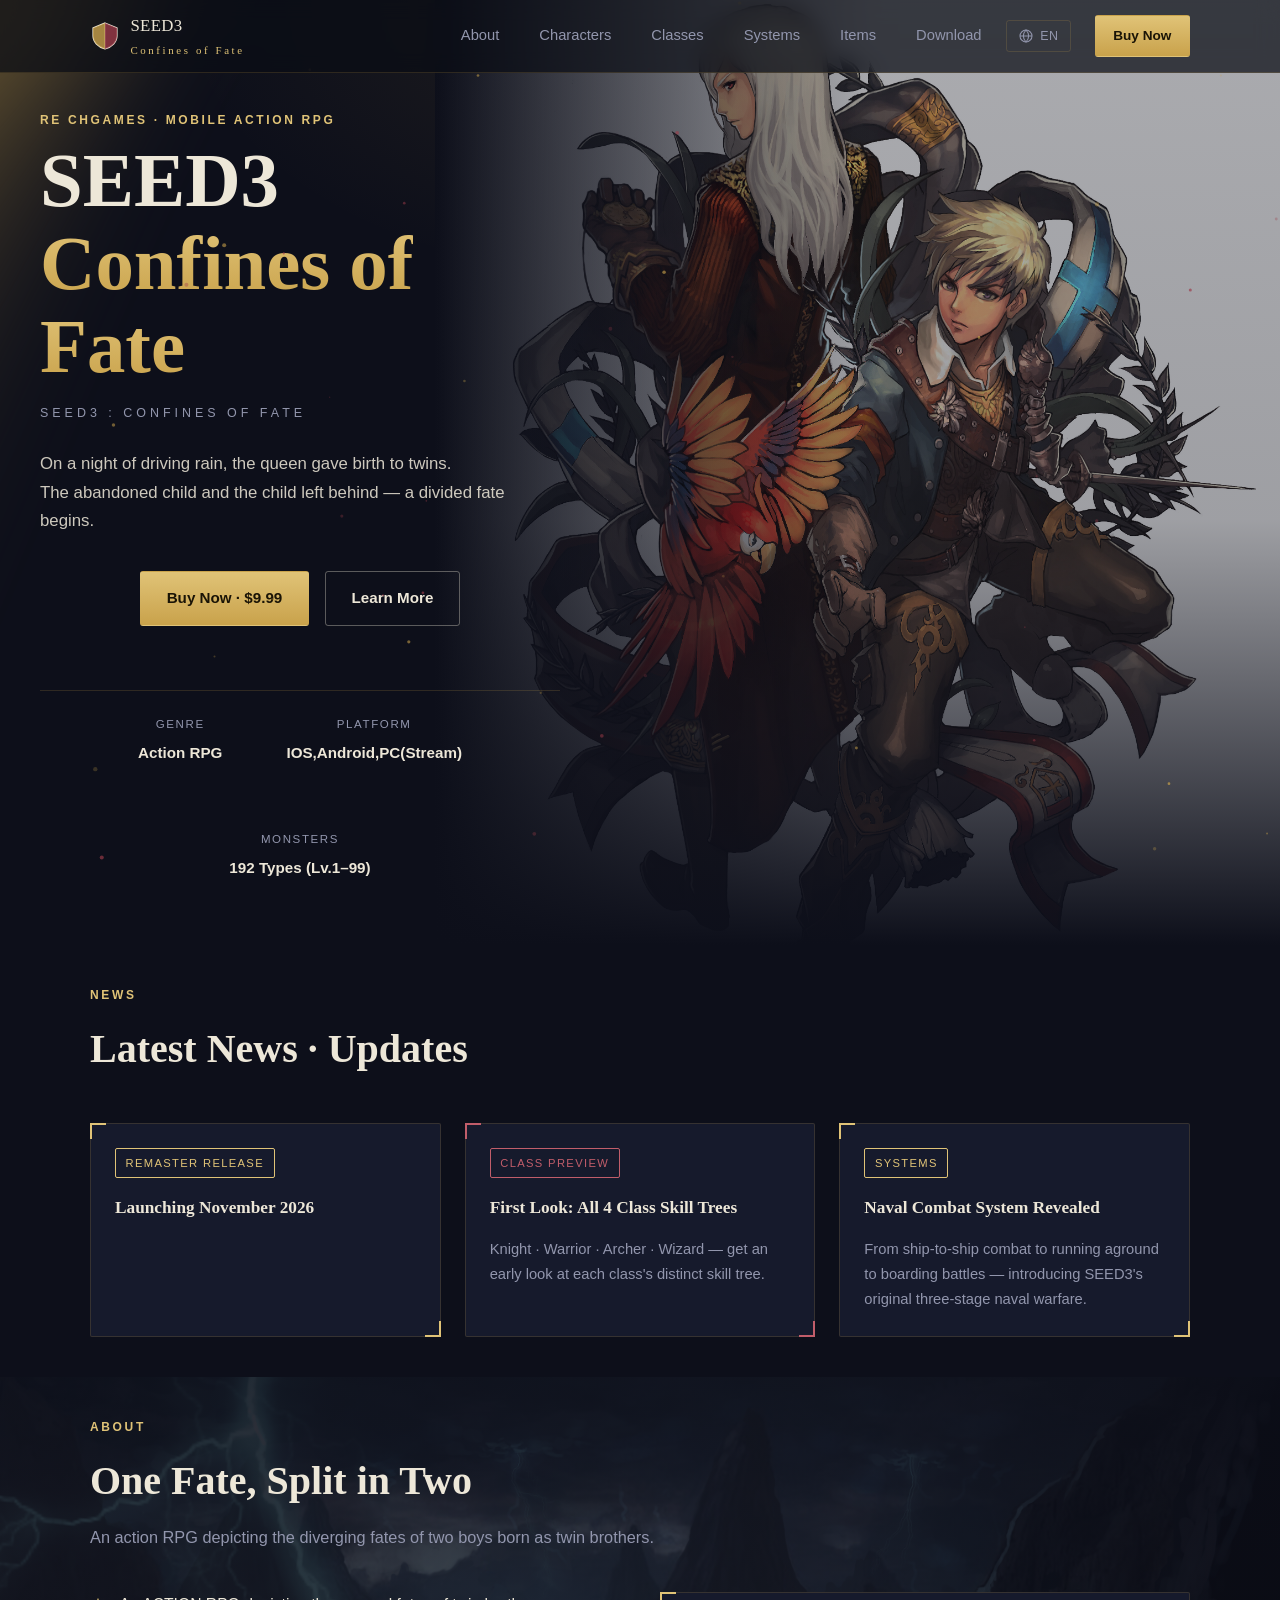
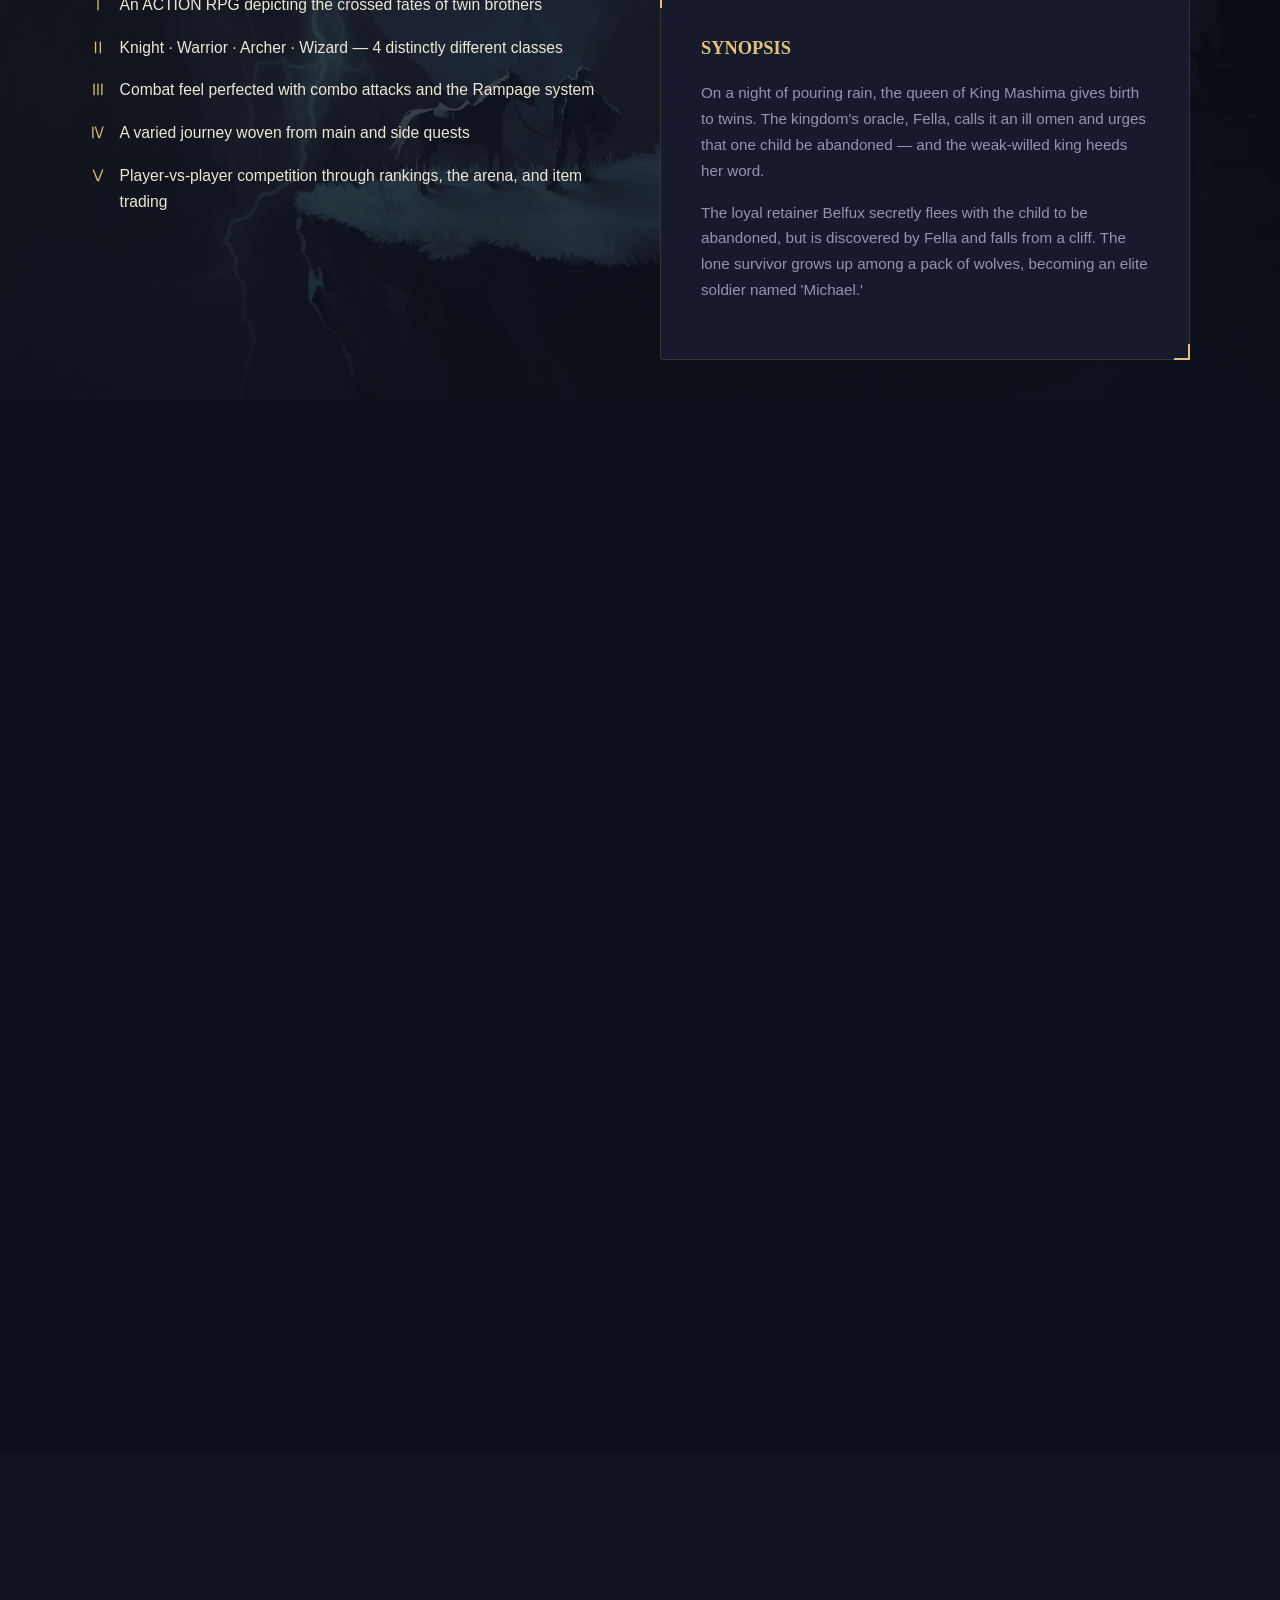
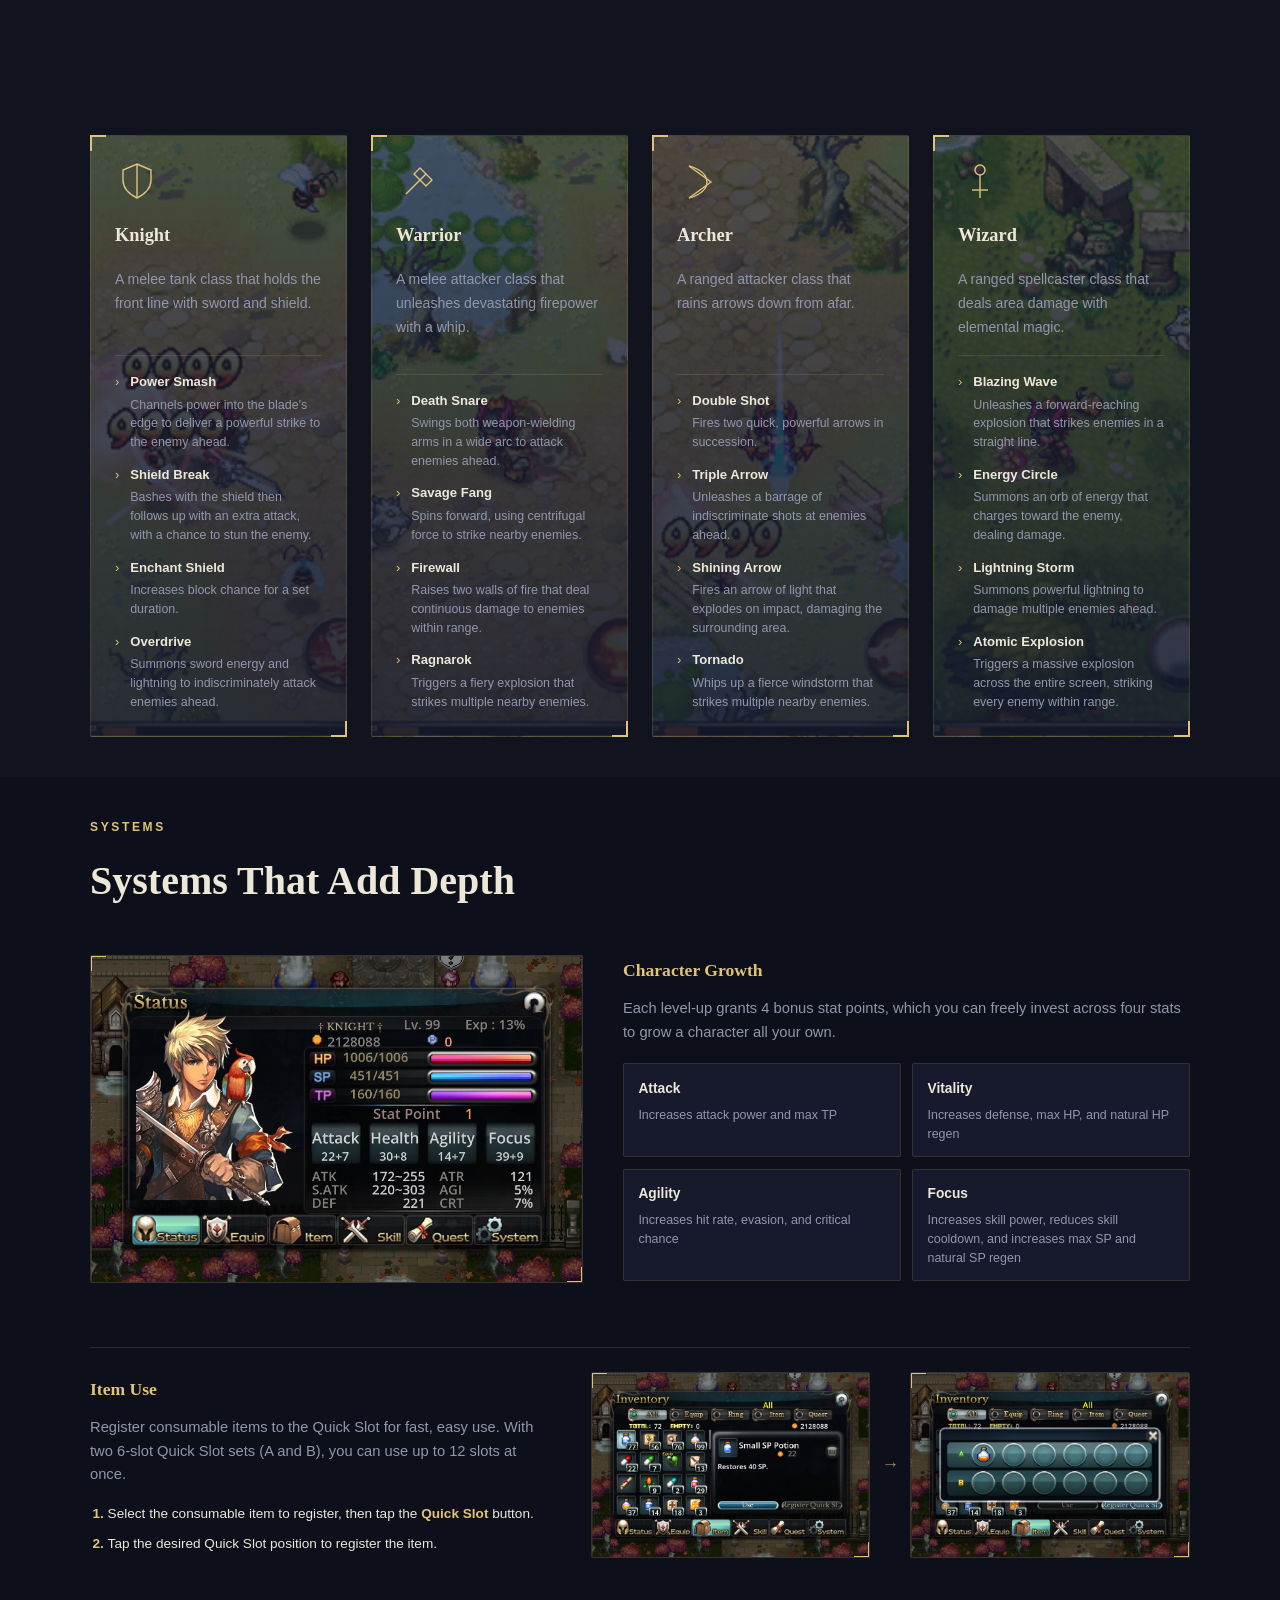
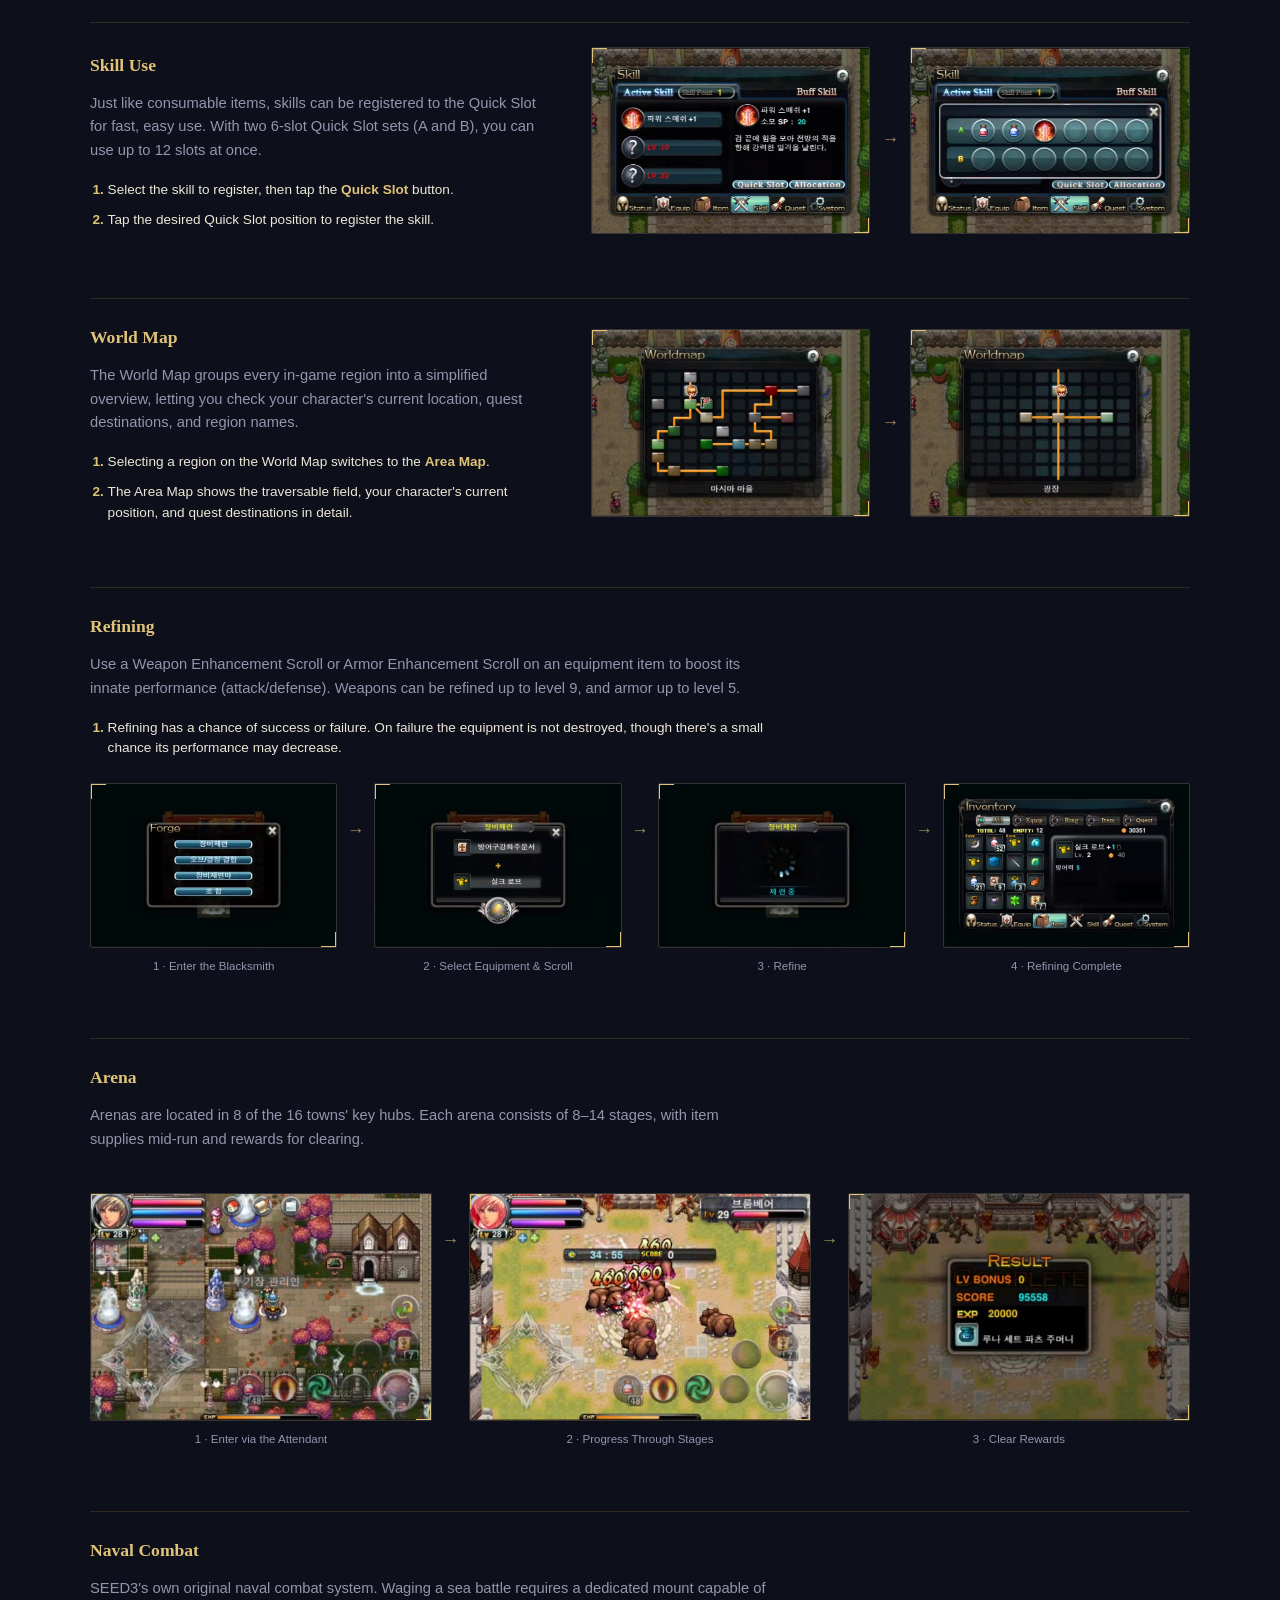
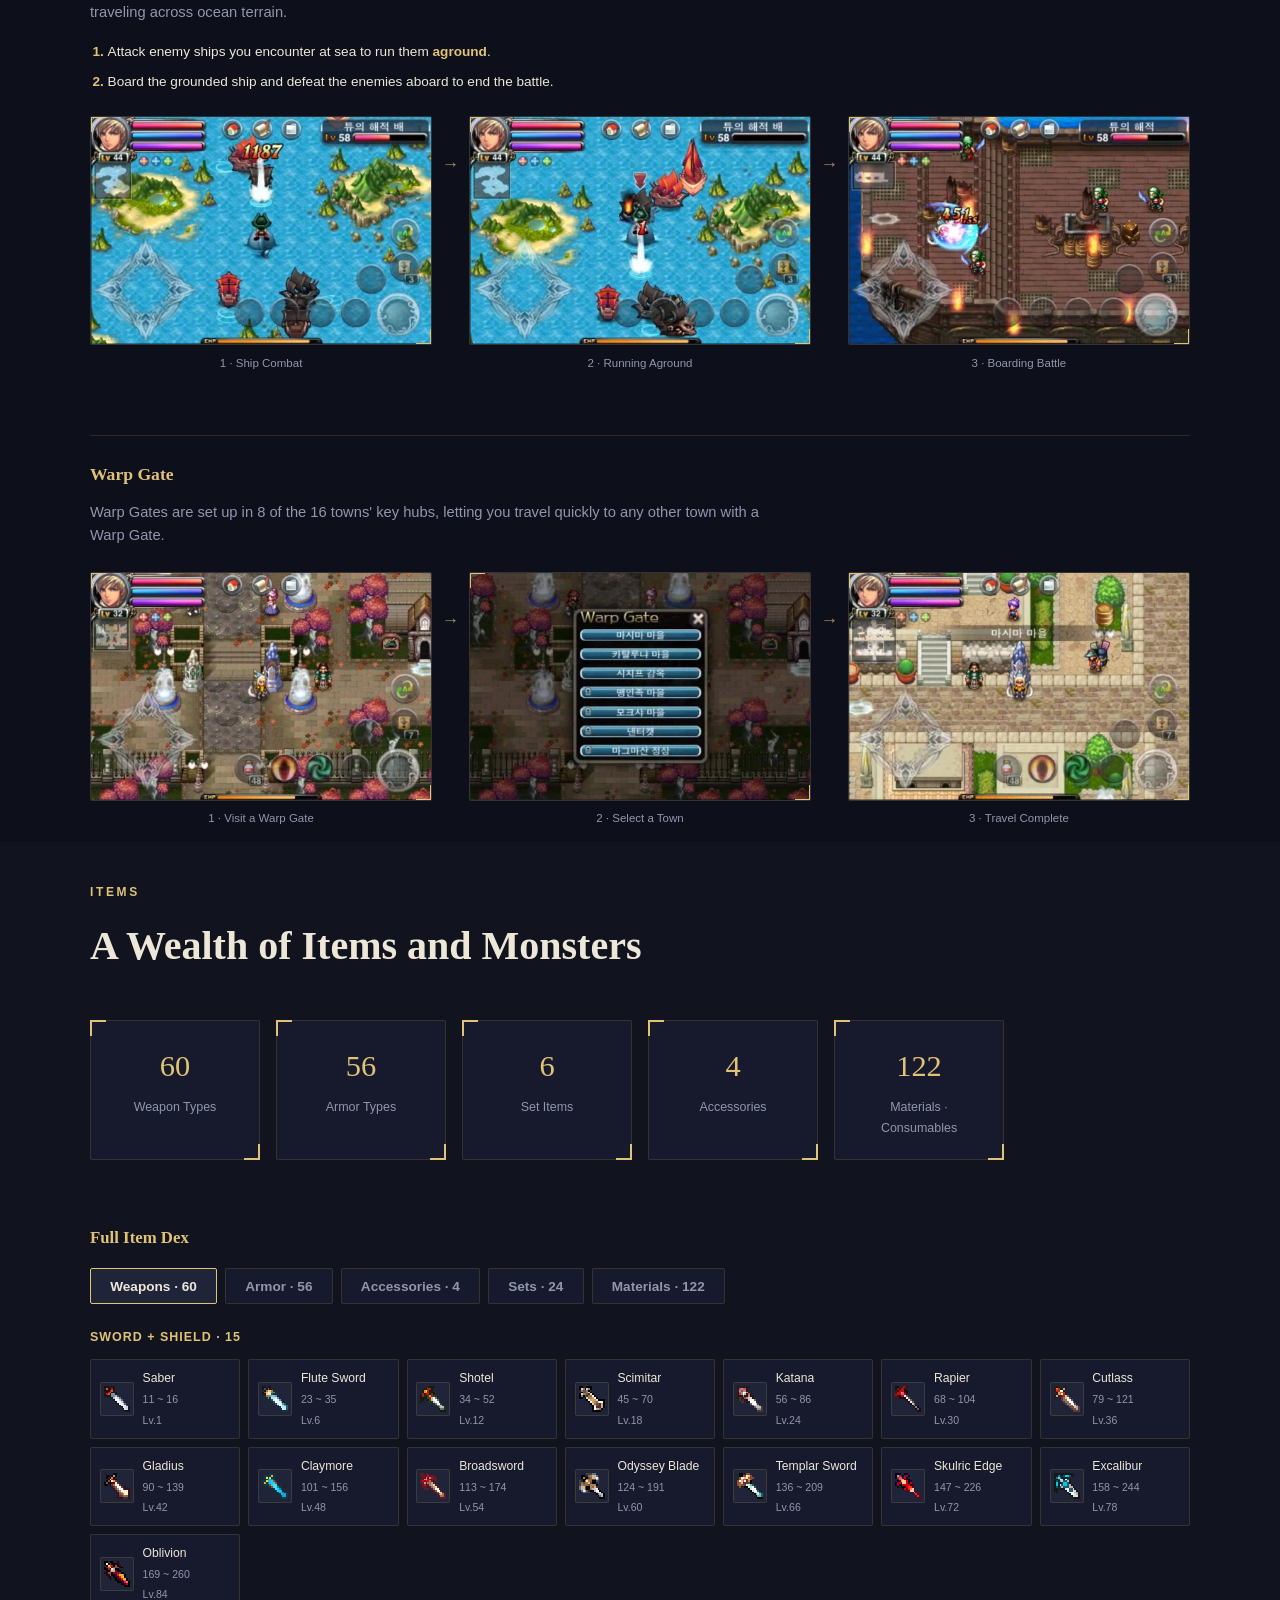
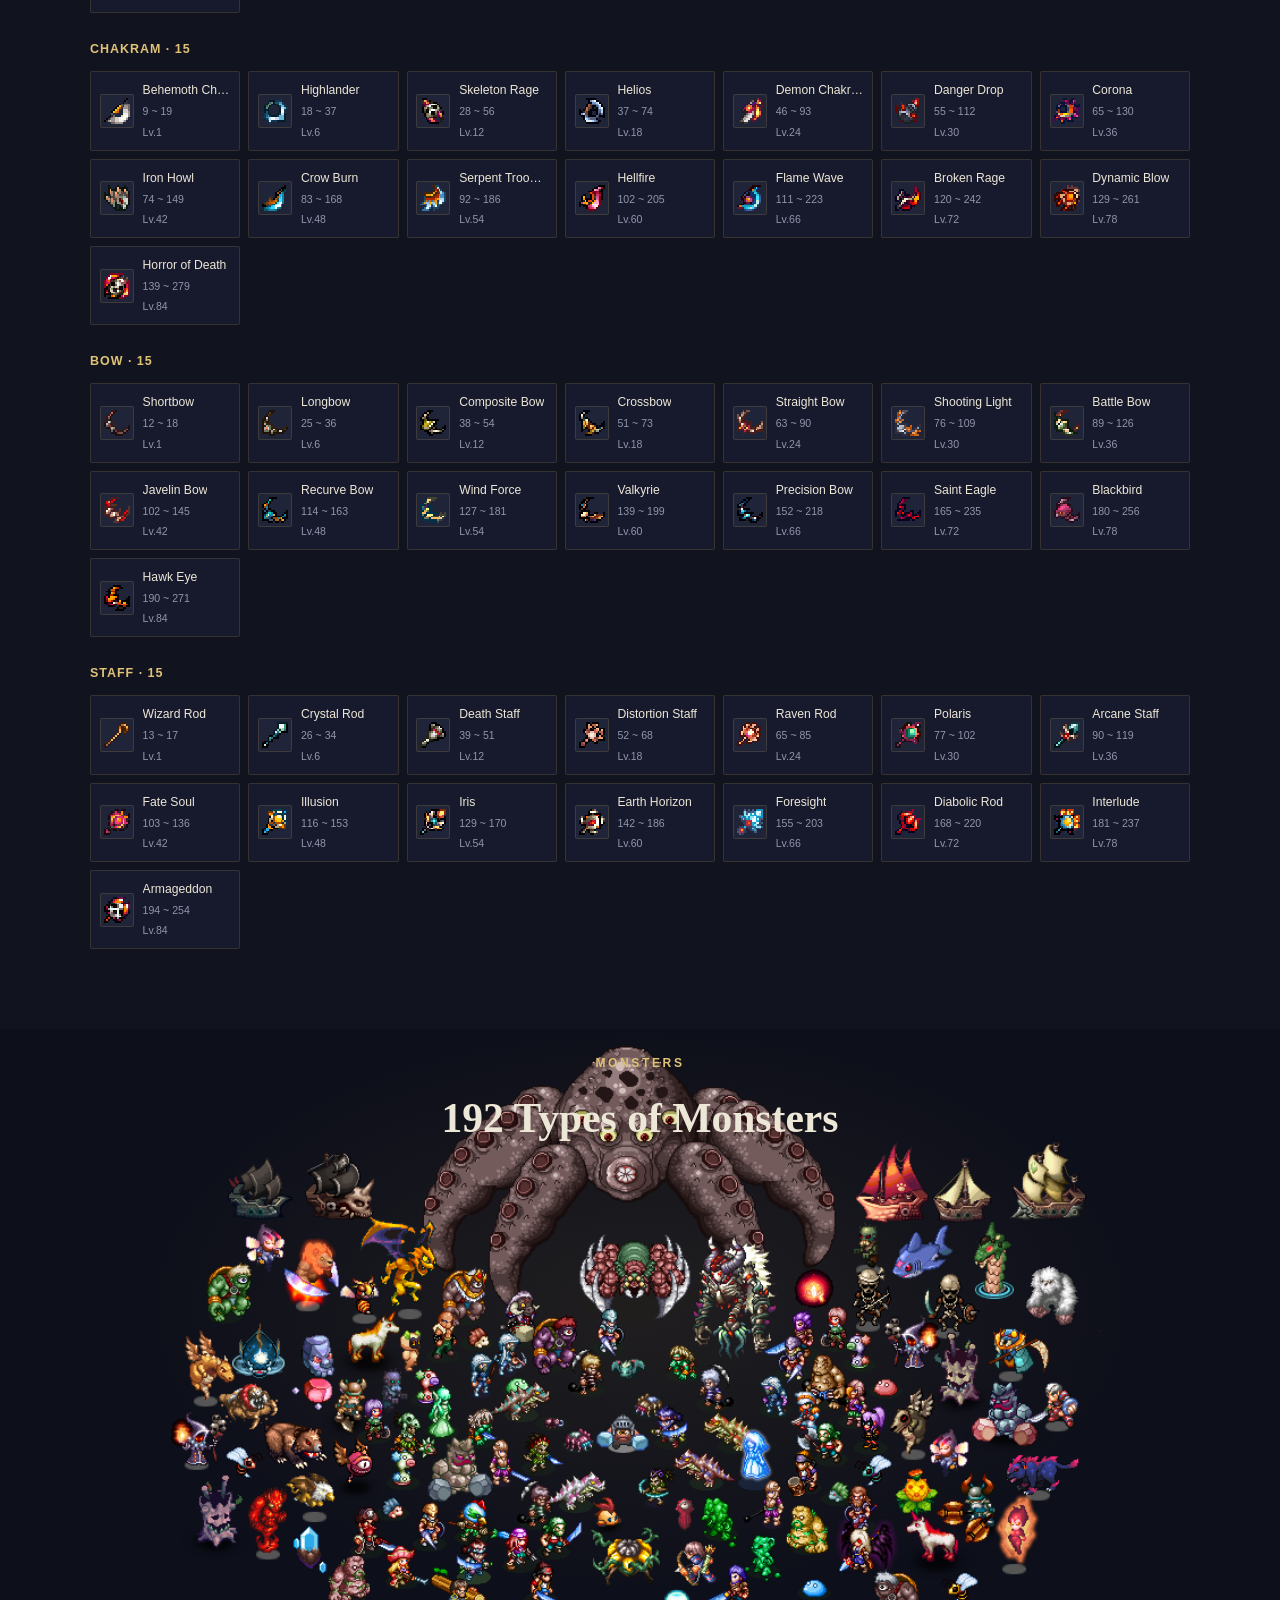
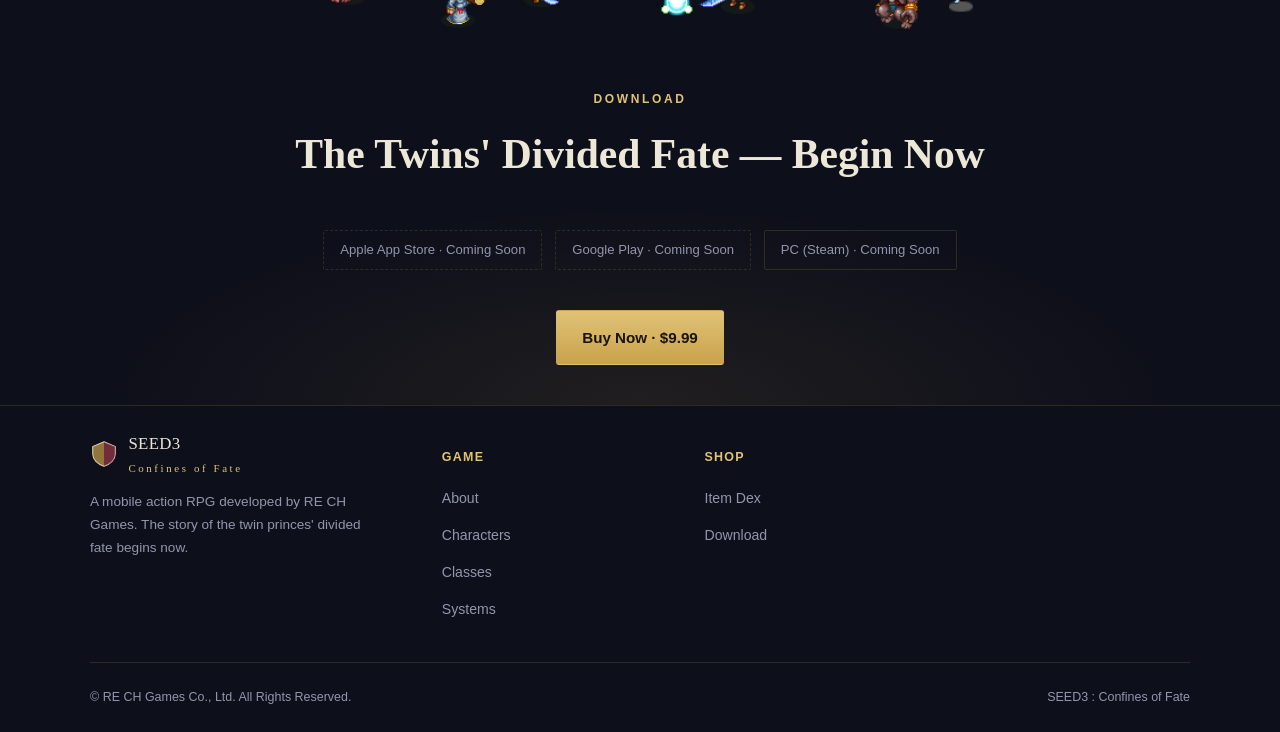
==== commit c2f5bcdb: "Change release date from September to November 2026 Co-Authored-By: Claude Opus 5.5 <noreply@anthrop" ====
--- a/index.html
+++ b/index.html
@@ -69,7 +69,7 @@
   <div class="news-grid"> 
     <article class="news-card frame">
       <span class="news-tag" data-i18n="t24">리마스터 출시 </span>        
-      <h3 data-i18n="t25">2026년 9월 출시 예정</h3>
+      <h3 data-i18n="t25">2026년 11월 출시 예정</h3>
       <p></p>
     </article>
     <article class="news-card frame accent-crimson">
--- a/css/style.css
+++ b/css/style.css
@@ -35,6 +35,10 @@
   overflow-x:hidden;
   word-break:keep-all; overflow-wrap:break-word;
 }
+/* Japanese and Chinese have no spaces between words, so "keep-all" (tuned
+   for Korean) leaves whole sentences unbreakable and overflows the layout
+   on narrow screens. Fall back to normal CJK line-breaking for those. */
+html[lang="ja"] body, html[lang="zh"] body{ word-break:normal; }
 h1,h2,h3{ font-family:var(--font-display); text-wrap:balance; margin:0; }
 p{ margin:0; }
 a{ color:inherit; text-decoration:none; }
